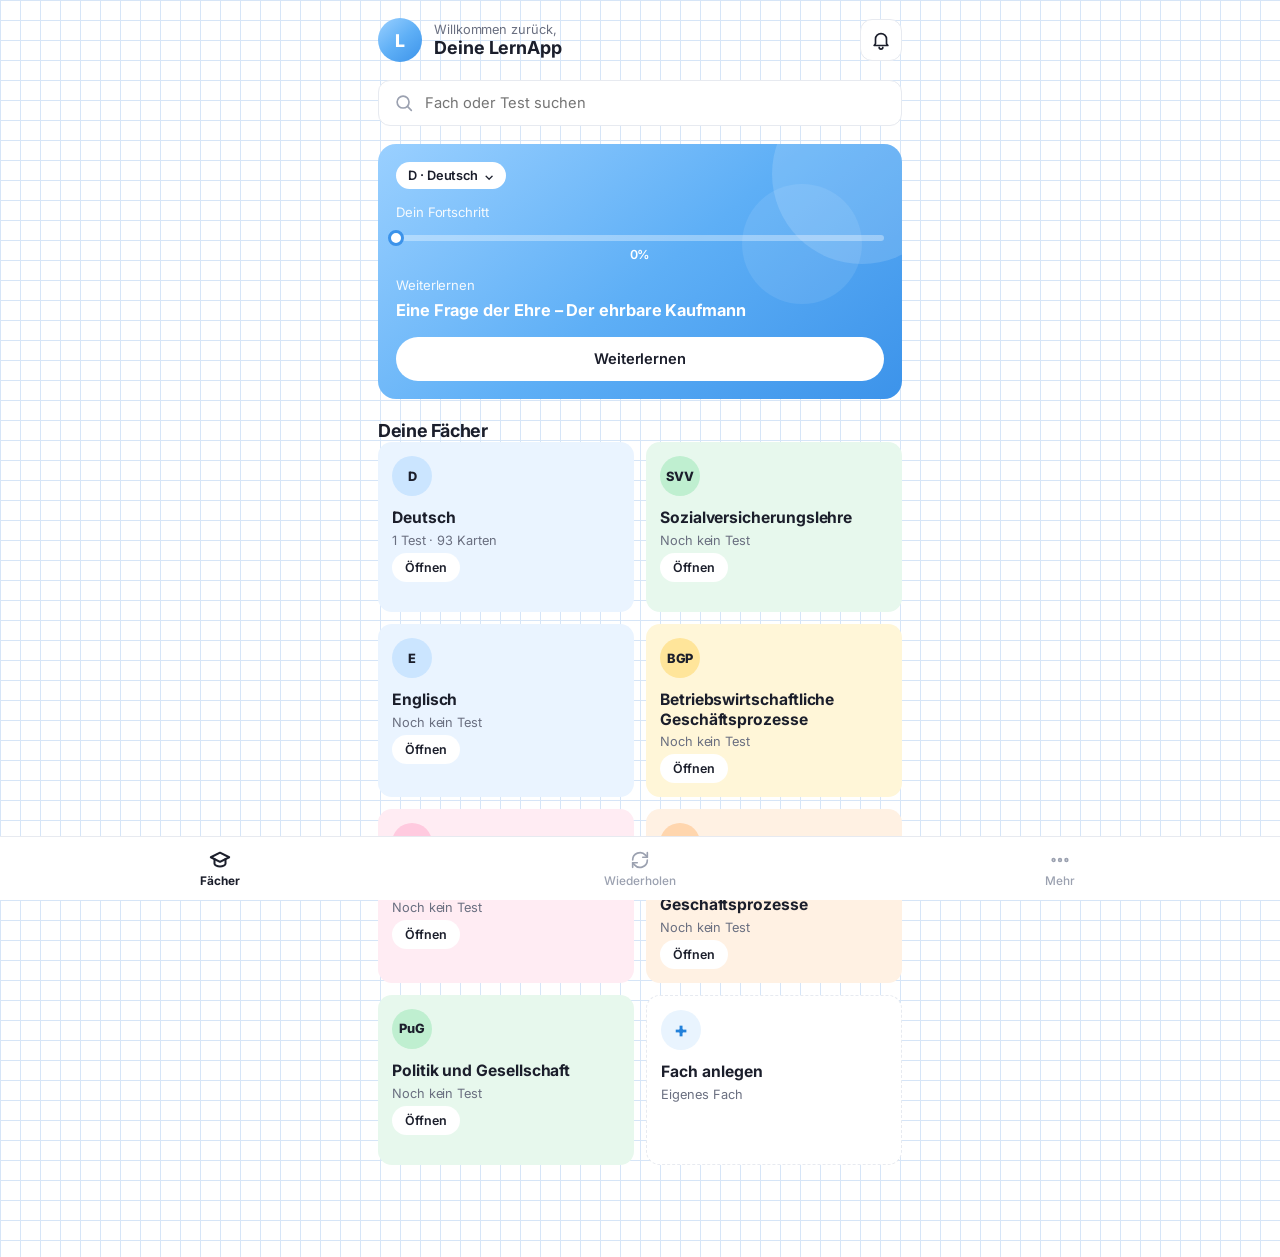
==== handy/index.html @ 8d87fd45 "Deutsch-Beispiel: Original-Arbeitsblätter als Fotos zum Ansehen Co-Authored-By: Claude Opus 5.5 <nor" ====
<!doctype html>
<html lang="de">
<head>
<meta charset="utf-8">
<meta name="viewport" content="width=device-width, initial-scale=1, viewport-fit=cover">
<meta name="theme-color" content="#FFFFFF">
<meta name="robots" content="noindex">
<link rel="icon" href="data:image/svg+xml,%3Csvg xmlns='http://www.w3.org/2000/svg' viewBox='0 0 32 32'%3E%3Crect x='3' y='7' width='26' height='18' rx='2' fill='%23fff' stroke='%231A2550' stroke-width='2'/%3E%3Cpath d='M3 12h26' stroke='%23D3263A' stroke-width='2'/%3E%3Cpath d='M8 17h16M8 21h10' stroke='%23BDB4FF' stroke-width='3'/%3E%3C/svg%3E">
<style>:root{padding-top:env(safe-area-inset-top,0px)}[hidden]{display:none!important}body{margin:0}</style>
</head>
<body>
<script>window.LERNAPP_BASE = '../';</script>
<title>LernApp</title>
<link rel="preconnect" href="https://fonts.googleapis.com">
<link rel="preconnect" href="https://fonts.gstatic.com" crossorigin>
<link href="https://fonts.googleapis.com/css2?family=Inter:wght@400;500;600;700;800&display=swap" rel="stylesheet">
<style>
/* LernApp – Collegeblock & Textmarker */
:root {
  --paper: #FAFBFD;
  --sheet: #FFFFFF;
  --grid: #E6ECF5;
  --rule: #CBD5E6;
  --ink: #1A2550;
  --ink-2: #4B567A;
  --ink-3: #7480A0;
  --blue: #2B47C9;
  --blue-press: #2139A8;
  --red: #D3263A;
  --ok: #16865A;
  --m-gelb: #FFE45C;
  --m-gruen: #8EF0A8;
  --m-pink: #FF9FCF;
  --m-blau: #9CC9FF;
  --m-orange: #FFB86B;
  --m-lila: #BDB4FF;
  --mark-a: .75;
  --shadow: 0 1px 0 rgba(26, 37, 80, .06), 0 6px 18px -10px rgba(26, 37, 80, .25);
  --radius-s: 6px;
  --radius-m: 10px;
  --font-ui: 'Bricolage Grotesque', 'Segoe UI', system-ui, sans-serif;
  --font-body: 'Atkinson Hyperlegible', 'Segoe UI', system-ui, sans-serif;
  --font-hand: 'Caveat', 'Segoe Print', 'Comic Sans MS', cursive;
  color-scheme: light;
}
@media (prefers-color-scheme: dark) {
  :root:not([data-theme="light"]) {
    --paper: #121A33; --sheet: #18213F; --grid: #1D2748; --rule: #2E3A63;
    --ink: #EEF1FA; --ink-2: #B9C1DA; --ink-3: #8A94B4;
    --blue: #8FA6FF; --blue-press: #A9BAFF; --red: #FF6B7A; --ok: #5BD69B;
    --mark-a: .45;
    --shadow: 0 1px 0 rgba(0,0,0,.3), 0 10px 24px -12px rgba(0,0,0,.6);
    color-scheme: dark;
  }
}
:root[data-theme="dark"] {
  --paper: #121A33; --sheet: #18213F; --grid: #1D2748; --rule: #2E3A63;
  --ink: #EEF1FA; --ink-2: #B9C1DA; --ink-3: #8A94B4;
  --blue: #8FA6FF; --blue-press: #A9BAFF; --red: #FF6B7A; --ok: #5BD69B;
  --mark-a: .45;
  --shadow: 0 1px 0 rgba(0,0,0,.3), 0 10px 24px -12px rgba(0,0,0,.6);
  color-scheme: dark;
}

* { box-sizing: border-box; }
html, body { margin: 0; }
body {
  background-color: var(--paper);
  background-image:
    linear-gradient(var(--grid) 1px, transparent 1px),
    linear-gradient(90deg, var(--grid) 1px, transparent 1px);
  background-size: 20px 20px;
  color: var(--ink);
  font: 17px/1.55 var(--font-body);
  -webkit-font-smoothing: antialiased;
}
h1, h2, h3, h4 { font-family: var(--font-ui); line-height: 1.15; margin: 0; letter-spacing: -.01em; }
h1 { font-size: clamp(1.9rem, 4vw, 2.7rem); font-weight: 750; }
h2 { font-size: 1.45rem; font-weight: 700; }
h3 { font-size: 1.12rem; font-weight: 650; }
p { margin: 0; }
a { color: var(--blue); }
button, input, select, textarea { font: inherit; color: inherit; }
:focus-visible { outline: 3px solid var(--blue); outline-offset: 2px; border-radius: 4px; }
.skip { position: absolute; left: -999px; }
.skip:focus { left: 12px; top: 12px; z-index: 99; background: var(--sheet); padding: 8px 12px; }
.muted { color: var(--ink-2); }
.small { font-size: .88rem; }
.hand { font-family: var(--font-hand); font-weight: 700; }

/* Textmarker */
.mk { --c: var(--m-gelb); background: linear-gradient(transparent 12%, color-mix(in srgb, var(--c) calc(var(--mark-a) * 100%), transparent) 12%, color-mix(in srgb, var(--c) calc(var(--mark-a) * 100%), transparent) 88%, transparent 88%); border-radius: 3px 8px 4px 9px; padding: 0 .15em; box-decoration-break: clone; -webkit-box-decoration-break: clone; }
[data-c="gelb"] { --c: var(--m-gelb); } [data-c="gruen"] { --c: var(--m-gruen); } [data-c="pink"] { --c: var(--m-pink); }
[data-c="blau"] { --c: var(--m-blau); } [data-c="orange"] { --c: var(--m-orange); } [data-c="lila"] { --c: var(--m-lila); }

/* Shell */
.shell { display: grid; grid-template-columns: 264px minmax(0, 1fr); min-height: 100vh; }
.rail {
  position: sticky; top: 0; height: 100vh; overflow-y: auto;
  background: var(--sheet); border-right: 1px solid var(--rule);
  padding: 22px 0 22px 0; display: flex; flex-direction: column; gap: 4px;
}
.brand { display: flex; align-items: center; gap: 10px; padding: 0 22px 18px; text-decoration: none; color: var(--ink); }
.brand svg { flex: none; }
.brand b { font: 800 1.35rem/1 var(--font-ui); letter-spacing: -.02em; }
.rail-head { padding: 14px 22px 6px; font: 600 .82rem var(--font-ui); color: var(--ink-3); }
.rail a.nav {
  position: relative; display: flex; align-items: center; gap: 10px;
  padding: 8px 22px 8px 30px; color: var(--ink); text-decoration: none; font-family: var(--font-ui); font-weight: 520;
}
.rail a.nav::before { content: ''; position: absolute; left: 0; top: 6px; bottom: 6px; width: 16px; border-radius: 0 6px 6px 0; background: var(--c, var(--rule)); }
.rail a.nav:hover { background: var(--paper); }
.rail a.nav[aria-current="page"] { background: var(--paper); font-weight: 700; }
.rail a.nav[aria-current="page"]::before { width: 22px; }
.rail a.nav .count { margin-left: auto; font-size: .8rem; color: var(--ink-3); }
.rail .spacer { flex: 1; }
.rail .add-subject { margin: 6px 22px; }
.menu-btn { display: none; }

main { padding: 36px clamp(16px, 4vw, 56px) 80px; max-width: 1100px; width: 100%; outline: none; }

/* Buttons & Inputs */
.btn {
  display: inline-flex; align-items: center; justify-content: center; gap: 8px;
  min-height: 42px; padding: 8px 18px; border-radius: var(--radius-s);
  border: 1.5px solid var(--ink); background: var(--sheet); color: var(--ink);
  font: 650 .97rem var(--font-ui); cursor: pointer; text-decoration: none; white-space: nowrap;
  box-shadow: 0 2px 0 var(--ink);
  transition: transform .08s, box-shadow .08s;
}
.btn:hover { background: var(--paper); }
.btn:active { transform: translateY(2px); box-shadow: 0 0 0 var(--ink); }
.btn.primary { background: var(--blue); border-color: var(--blue); color: #fff; box-shadow: 0 2px 0 var(--blue-press); }
:root[data-theme="dark"] .btn.primary { color: #0F1530; }
@media (prefers-color-scheme: dark) { :root:not([data-theme="light"]) .btn.primary { color: #0F1530; } }
.btn.primary:hover { filter: brightness(1.06); background: var(--blue); }
.btn.ghost { border-color: transparent; box-shadow: none; background: transparent; color: var(--blue); padding-inline: 10px; }
.btn.ghost:hover { background: color-mix(in srgb, var(--blue) 8%, transparent); }
.btn.danger { color: var(--red); border-color: var(--red); box-shadow: 0 2px 0 var(--red); }
.btn.small { min-height: 34px; padding: 4px 12px; font-size: .88rem; }
.btn:disabled { opacity: .45; cursor: not-allowed; }
.row { display: flex; gap: 10px; flex-wrap: wrap; align-items: center; }
.row.end { justify-content: flex-end; }
.stack { display: grid; gap: 14px; }

label.field { display: grid; gap: 6px; font: 600 .92rem var(--font-ui); }
input[type="text"], input[type="date"], input[type="number"], input[type="search"], select, textarea {
  width: 100%; padding: 10px 12px; border-radius: var(--radius-s);
  border: 1.5px solid var(--rule); background: var(--sheet); font-family: var(--font-body); font-size: 1rem;
}
input:focus, select:focus, textarea:focus { border-color: var(--blue); outline: none; box-shadow: 0 0 0 3px color-mix(in srgb, var(--blue) 22%, transparent); }
textarea { min-height: 140px; resize: vertical; line-height: 1.5; }

/* Seitenkopf */
.page-head { display: grid; gap: 10px; margin-bottom: 28px; }
.crumbs { font: 500 .9rem var(--font-ui); color: var(--ink-3); }
.crumbs a { color: var(--ink-2); text-decoration: none; }
.crumbs a:hover { text-decoration: underline; }
.head-row { display: flex; gap: 16px; align-items: flex-end; justify-content: space-between; flex-wrap: wrap; }
.margin-note { font-family: var(--font-hand); font-size: 1.6rem; color: var(--red); line-height: 1; transform: rotate(-2deg); display: inline-block; }
.margin-note.blue { color: var(--blue); }

/* Blätter (Flächen) */
.sheet { background: var(--sheet); border: 1px solid var(--rule); border-radius: var(--radius-m); box-shadow: var(--shadow); }
.pad { padding: 22px; }
section + section { margin-top: 36px; }
.section-title { display: flex; justify-content: space-between; align-items: baseline; gap: 12px; margin-bottom: 14px; }

/* Übersicht */
.today { display: grid; grid-template-columns: 1.3fr 1fr; gap: 22px; align-items: stretch; }
.agenda { padding: 6px 0; }
.agenda li { list-style: none; display: grid; grid-template-columns: 76px 1fr auto; gap: 14px; align-items: center; padding: 12px 22px; border-top: 1px dashed var(--rule); }
.agenda li:first-child { border-top: 0; }
.agenda ul { margin: 0; padding: 0; }
.date-chip { text-align: center; line-height: 1.05; font-family: var(--font-ui); }
.date-chip b { display: block; font-size: 1.6rem; font-weight: 800; }
.date-chip span { font-size: .8rem; color: var(--ink-2); }
.agenda a { color: var(--ink); text-decoration: none; font-weight: 700; }
.agenda a:hover { text-decoration: underline; }
.due-box { padding: 22px; display: grid; gap: 14px; align-content: start; }
.due-num { font: 800 3.4rem/1 var(--font-ui); letter-spacing: -.03em; }
.subjects { display: grid; grid-template-columns: repeat(auto-fill, minmax(230px, 1fr)); gap: 18px; }
.subject-tile { position: relative; display: grid; gap: 6px; padding: 20px 20px 18px 20px; text-decoration: none; color: var(--ink); overflow: hidden; }
.subject-tile::before { content: ''; position: absolute; inset: 0 auto 0 0; width: 8px; background: var(--c); }
.subject-tile h3 { font-size: 1.2rem; }
.subject-tile:hover { border-color: var(--ink-3); }
.bar { height: 8px; border-radius: 99px; background: var(--grid); overflow: hidden; }
.bar > i { display: block; height: 100%; background: var(--ok); border-radius: inherit; }

/* Fach-Seite: Tests */
.tests { display: grid; gap: 14px; }
.test-row { display: grid; grid-template-columns: 1fr auto; gap: 8px 18px; align-items: center; padding: 18px 22px; text-decoration: none; color: var(--ink); }
.test-row:hover { border-color: var(--ink-3); }
.test-row .meta { color: var(--ink-2); font-size: .92rem; }

/* Tabs */
.tabs { display: flex; gap: 4px; border-bottom: 1.5px solid var(--rule); margin-bottom: 26px; overflow-x: auto; scrollbar-width: none; }
.tabs a { padding: 10px 14px; text-decoration: none; color: var(--ink-2); font: 600 .97rem var(--font-ui); border-bottom: 3px solid transparent; margin-bottom: -1.5px; white-space: nowrap; }
.tabs a[aria-current="page"] { color: var(--ink); border-color: var(--ink); }
.tabs a:hover { color: var(--ink); }

/* Lernmodi */
.modes { display: grid; grid-template-columns: repeat(auto-fill, minmax(240px, 1fr)); gap: 16px; }
.mode { display: grid; grid-template-rows: auto auto 1fr auto; gap: 6px; padding: 18px 20px; text-align: left; cursor: pointer; text-decoration: none; color: var(--ink); }
.mode:hover { border-color: var(--ink-3); }
.mode .ico { width: 40px; height: 40px; display: grid; place-items: center; border-radius: 8px; background: color-mix(in srgb, var(--c) calc(var(--mark-a) * 100%), transparent); margin-bottom: 6px; }
.mode .ico svg { width: 24px; height: 24px; stroke: var(--ink); fill: none; stroke-width: 1.8; stroke-linecap: round; stroke-linejoin: round; }
.mode p { color: var(--ink-2); font-size: .93rem; }
.mode .n { font: 600 .85rem var(--font-ui); color: var(--ink-3); margin-top: 8px; }
.mode[aria-disabled="true"] { opacity: .5; pointer-events: none; }
.mode.feature { grid-column: span 2; background: var(--ink); color: var(--paper); border-color: var(--ink); }
.mode.feature p, .mode.feature .n { color: color-mix(in srgb, var(--paper) 75%, transparent); }
.mode.feature .ico svg { stroke: var(--ink); }

.plan { display: flex; gap: 6px; overflow-x: auto; padding-bottom: 4px; }
.plan .day { flex: 0 0 auto; min-width: 74px; padding: 10px 8px; text-align: center; border: 1px dashed var(--rule); border-radius: var(--radius-s); background: var(--sheet); font-size: .82rem; }
.plan .day b { display: block; font: 700 1.05rem var(--font-ui); }
.plan .day.is-today { border: 2px solid var(--blue); }
.plan .day.exam { background: var(--ink); color: var(--paper); border-color: var(--ink); }

/* Material */
.drop { display: grid; place-items: center; gap: 10px; padding: 34px 20px; text-align: center; border: 2px dashed var(--ink-3); border-radius: var(--radius-m); background: var(--sheet); cursor: pointer; }
.drop.over { border-color: var(--blue); background: color-mix(in srgb, var(--blue) 6%, var(--sheet)); }
.drop svg { width: 46px; height: 46px; stroke: var(--ink-2); fill: none; stroke-width: 1.6; }
.doc-list { display: grid; gap: 10px; }
.doc { display: grid; grid-template-columns: auto 1fr auto; gap: 14px; align-items: center; padding: 14px 18px; }
.doc .kind { font: 700 .74rem var(--font-ui); padding: 4px 8px; border-radius: 4px; background: var(--grid); color: var(--ink-2); text-transform: uppercase; }
.progress-line { display: grid; gap: 6px; padding: 14px 18px; }

/* Kartenliste */
.card-list { display: grid; gap: 10px; }
.card-item { display: grid; grid-template-columns: 1fr 1fr auto; gap: 16px; padding: 14px 18px; align-items: start; }
.card-item .q { font-weight: 700; }
.card-item .t { font: 600 .76rem var(--font-ui); color: var(--ink-3); display: block; margin-bottom: 2px; }
.card-item textarea { min-height: 70px; }
.filters { display: flex; gap: 8px; flex-wrap: wrap; margin-bottom: 14px; }
.chip { border: 1.5px solid var(--rule); background: var(--sheet); border-radius: 99px; padding: 4px 12px; font: 600 .85rem var(--font-ui); cursor: pointer; }
.chip[aria-pressed="true"] { border-color: var(--ink); background: var(--ink); color: var(--paper); }

/* Spickzettel */
.cheat { padding: 30px 34px; background-image: linear-gradient(var(--sheet), var(--sheet)); position: relative; }
.cheat::before { content: ''; position: absolute; top: 0; bottom: 0; left: 22px; width: 2px; background: color-mix(in srgb, var(--red) 55%, transparent); }
.cheat > * { margin-left: 18px; }
.terms { display: flex; flex-wrap: wrap; gap: 8px 12px; margin: 12px 0 24px 18px; }
.cheat ol { padding-left: 1.2em; display: grid; gap: 10px; max-width: 72ch; }
.glossary { display: grid; grid-template-columns: minmax(140px, max-content) 1fr; gap: 8px 22px; margin: 14px 0 26px 18px; max-width: 80ch; }
.glossary dt { font-weight: 700; }
.glossary dd { margin: 0; color: var(--ink-2); }

/* Lern-Sitzung */
.session { max-width: 760px; margin: 0 auto; display: grid; gap: 22px; }
.session-top { display: grid; grid-template-columns: auto 1fr auto; gap: 16px; align-items: center; }
.session-top .bar { height: 10px; }
.counter { font: 700 .95rem var(--font-ui); color: var(--ink-2); font-variant-numeric: tabular-nums; }

/* Karteikarte */
.flash { perspective: 1400px; cursor: pointer; }
.flash-inner { position: relative; min-height: 340px; transition: transform .5s cubic-bezier(.3,.7,.2,1); transform-style: preserve-3d; }
.flash.flipped .flash-inner { transform: rotateX(180deg); }
.face {
  position: absolute; inset: 0; backface-visibility: hidden; -webkit-backface-visibility: hidden;
  background: #FFFEF8; color: #1A2550; border-radius: 4px; box-shadow: 0 2px 0 #d9dbe6, 0 18px 40px -18px rgba(26,37,80,.45);
  padding: 58px 40px 34px; display: grid; align-content: center; gap: 14px; text-align: center;
  background-image: linear-gradient(transparent 0 40px, #E8545F 40px 42px, transparent 42px), repeating-linear-gradient(transparent 0 33px, #BFD4F2 33px 34px);
  background-position: 0 0, 0 42px;
}
.face.back { transform: rotateX(180deg); }
.face .type { position: absolute; top: 11px; left: 18px; font: 600 .8rem var(--font-ui); color: #7480A0; }
.face .hint { position: absolute; bottom: 12px; left: 0; right: 0; font-size: .82rem; color: #7480A0; }
.face .front-text { font: 700 clamp(1.25rem, 3vw, 1.8rem)/1.3 var(--font-ui); }
.face .back-text { font: 400 clamp(1.05rem, 2.4vw, 1.3rem)/1.5 var(--font-body); }
.face .back-q { font-size: .9rem; color: #4B567A; }
.answer-row { display: grid; grid-template-columns: 1fr 1fr; gap: 12px; }
.answer-row .btn { min-height: 54px; font-size: 1.02rem; }
.btn.know { border-color: var(--ok); color: var(--ok); box-shadow: 0 2px 0 var(--ok); }
.btn.dont { border-color: var(--red); color: var(--red); box-shadow: 0 2px 0 var(--red); }
.boxes { display: flex; gap: 6px; justify-content: center; }
.boxes span { width: 34px; height: 8px; border-radius: 3px; background: var(--grid); }
.boxes span.on { background: var(--ok); }
kbd { font: 600 .78rem var(--font-ui); border: 1px solid var(--rule); border-bottom-width: 2px; border-radius: 4px; padding: 0 5px; background: var(--sheet); }

/* Quiz */
.question { padding: 28px 30px; display: grid; gap: 22px; }
.question .qtext { font: 650 1.3rem/1.4 var(--font-ui); }
.question .qtext .gap { display: inline-block; min-width: 5em; border-bottom: 2.5px solid var(--ink); }
.opts { display: grid; gap: 10px; }
.opt {
  display: grid; grid-template-columns: 34px 1fr; gap: 12px; align-items: center; text-align: left;
  padding: 12px 16px; border: 1.5px solid var(--rule); border-radius: var(--radius-s); background: var(--sheet); cursor: pointer; font-size: 1rem;
}
.opt:hover:not(:disabled) { border-color: var(--ink); }
.opt .key { width: 30px; height: 30px; display: grid; place-items: center; border-radius: 50%; border: 1.5px solid var(--ink-3); font: 700 .85rem var(--font-ui); }
.opt.right { border-color: var(--ok); background: color-mix(in srgb, var(--m-gruen) calc(var(--mark-a) * 70%), var(--sheet)); }
.opt.wrong { border-color: var(--red); background: color-mix(in srgb, var(--m-pink) calc(var(--mark-a) * 60%), var(--sheet)); }
.opt:disabled { cursor: default; }
.feedback { padding: 14px 18px; border-radius: var(--radius-s); border-left: 5px solid; }
.feedback.ok { border-color: var(--ok); background: color-mix(in srgb, var(--ok) 9%, var(--sheet)); }
.feedback.no { border-color: var(--red); background: color-mix(in srgb, var(--red) 8%, var(--sheet)); }
.feedback .src { margin-top: 6px; font-size: .9rem; color: var(--ink-2); }
.tf { display: grid; grid-template-columns: 1fr 1fr; gap: 12px; }
.tf .btn { min-height: 60px; font-size: 1.1rem; }

/* Zuordnen */
.match { display: grid; grid-template-columns: 1fr 1fr; gap: 12px 20px; }
.match .col { display: grid; gap: 10px; align-content: start; }
.tile { padding: 12px 14px; border: 1.5px solid var(--rule); border-radius: var(--radius-s); background: var(--sheet); cursor: pointer; text-align: left; font-size: .97rem; line-height: 1.35; }
.tile:hover:not(:disabled) { border-color: var(--ink); }
.tile.sel { border-color: var(--blue); box-shadow: 0 0 0 3px color-mix(in srgb, var(--blue) 22%, transparent); }
.tile.done { border-color: transparent; background: color-mix(in srgb, var(--c, var(--m-gruen)) calc(var(--mark-a) * 100%), var(--sheet)); cursor: default; }
.tile.shake { animation: shake .35s; border-color: var(--red); }
@keyframes shake { 25% { transform: translateX(-5px); } 75% { transform: translateX(5px); } }

/* Ergebnis */
.result { padding: 34px; display: grid; gap: 18px; text-align: center; justify-items: center; }
.grade { font: 700 6rem/0.9 var(--font-hand); color: var(--red); transform: rotate(-6deg); }
.review { display: grid; gap: 10px; text-align: left; width: 100%; }
.review .item { padding: 12px 16px; border-left: 4px solid var(--red); background: var(--paper); border-radius: 4px; }
.review .item.ok { border-color: var(--ok); }
table.results { width: 100%; border-collapse: collapse; }
table.results th, table.results td { text-align: left; padding: 10px 12px; border-bottom: 1px solid var(--rule); }
table.results th { font: 600 .85rem var(--font-ui); color: var(--ink-3); }

/* Leerer Zustand */
.empty { padding: 40px 30px; display: grid; gap: 16px; justify-items: start; max-width: 640px; }
.empty .margin-note { font-size: 1.9rem; }

/* Dialog, Toast */
dialog { border: 1px solid var(--rule); border-radius: var(--radius-m); padding: 0; background: var(--sheet); color: var(--ink); width: min(560px, calc(100vw - 32px)); box-shadow: 0 30px 80px -20px rgba(0,0,0,.45); }
dialog::backdrop { background: rgba(18, 26, 51, .45); }
dialog form { padding: 24px; display: grid; gap: 16px; }
.swatches { display: flex; gap: 10px; flex-wrap: wrap; }
.swatches label { position: relative; cursor: pointer; }
.swatches input { position: absolute; opacity: 0; }
.swatches span { display: block; width: 38px; height: 38px; border-radius: 8px; background: var(--c); border: 2px solid transparent; }
.swatches input:checked + span { border-color: var(--ink); box-shadow: inset 0 0 0 3px var(--sheet); }
.swatches input:focus-visible + span { outline: 3px solid var(--blue); outline-offset: 2px; }
#toast { position: fixed; left: 50%; bottom: 24px; transform: translate(-50%, 140%); background: var(--ink); color: var(--paper); padding: 12px 20px; border-radius: 8px; font: 600 .95rem var(--font-ui); transition: transform .25s; z-index: 50; max-width: calc(100vw - 32px); }
#toast.show { transform: translate(-50%, 0); }
.filewarn { max-width: 620px; margin: 10vh auto; display: grid; gap: 14px; }
.note { padding: 14px 18px; border-radius: var(--radius-s); background: color-mix(in srgb, var(--m-gelb) calc(var(--mark-a) * 45%), var(--sheet)); border: 1px solid color-mix(in srgb, var(--m-gelb) 70%, var(--rule)); font-size: .95rem; }
pre.prompt { white-space: pre-wrap; font-size: .85rem; background: var(--paper); padding: 12px; border-radius: 6px; border: 1px solid var(--rule); max-height: 220px; overflow: auto; }

/* Mobil */
@media (max-width: 860px) {
  .shell { grid-template-columns: 1fr; }
  .rail { position: fixed; z-index: 40; inset: 0 auto 0 0; width: 280px; transform: translateX(-100%); transition: transform .2s; box-shadow: var(--shadow); }
  .rail.open { transform: none; }
  .menu-btn { display: inline-flex; position: fixed; top: 12px; right: 12px; z-index: 45; }
  main { padding-top: 64px; }
  .today { grid-template-columns: 1fr; }
  .mode.feature { grid-column: auto; }
  .card-item { grid-template-columns: 1fr; }
  .match { gap: 10px; }
  .face { padding: 54px 20px 34px; }
  .agenda li { grid-template-columns: 60px 1fr; padding: 12px 16px; }
  .agenda li > :last-child { grid-column: 2; }
  .glossary { grid-template-columns: 1fr; gap: 2px; }
  .glossary dd { margin-bottom: 10px; }
}
@media (prefers-reduced-motion: reduce) {
  *, *::before, *::after { transition: none !important; animation: none !important; }
}
@media print {
  body { background: #fff; }
  .rail, .tabs, .no-print, .menu-btn, .page-head .row { display: none !important; }
  .shell { display: block; }
  main { padding: 0; max-width: none; }
  .sheet { box-shadow: none; border: 0; }
}
.btn svg { width: 18px; height: 18px; stroke: currentColor; fill: none; stroke-width: 2; stroke-linecap: round; flex: none; }
.chip input { accent-color: var(--blue); }
[hidden] { display: none !important; }
.btn.menu-btn { display: none; }
@media (max-width: 860px) { .btn.menu-btn { display: inline-flex; position: fixed; top: 12px; right: 12px; z-index: 45; } }
.face .back-q .mk { font-weight: 700; }
#toast:not(.show) { visibility: hidden; transition: transform .25s, visibility 0s .25s; }
.btn.star.on { color: var(--red); }
.filters .chip.star-chip[aria-pressed="true"] { background: var(--red); border-color: var(--red); }
.subject-tile h3, .rail a.nav, .test-row h3 { hyphens: auto; overflow-wrap: anywhere; }
dialog.wide { width: min(820px, calc(100vw - 32px)); }
.reader-text { max-height: 68vh; overflow-y: auto; display: grid; gap: 14px; max-width: 72ch; line-height: 1.7; padding-right: 8px; }
.face { overflow-y: auto; align-content: safe center; overscroll-behavior: contain; }
.face .back-text.long { font-size: 1rem; text-align: left; line-height: 1.55; }

/* Handy-Version – Design nach Vorlage DESIGN.webp: weiß, weiche Karten, Verlaufs-Karte, Pastell-Kacheln, Pill-Buttons. Akzent Hellblau. */
:root {
  --bg: #FFFFFF;
  --surface: #FFFFFF;
  --soft: #F4F6FA;
  --line: #E7EAF0;
  --text: #1B1E2B;
  --text-2: #6A6F80;
  --text-3: #9BA1B0;
  --accent: #3A98EE;
  --accent-strong: #2381DA;
  --accent-soft: #E9F4FE;
  --accent-line: #BCDDFB;
  --on-accent: #FFFFFF;
  --hero: linear-gradient(140deg, #9AD0FF 0%, #5EAFF6 52%, #3C93EA 100%);
  --t-blau: #EAF4FF; --t-blau-i: #CBE5FF;
  --t-gelb: #FFF6D8; --t-gelb-i: #FFE59A;
  --t-gruen: #E7F8ED; --t-gruen-i: #BFEFD0;
  --t-pink: #FFECF3; --t-pink-i: #FFCADF;
  --t-orange: #FFF1E3; --t-orange-i: #FFD6AE;
  --card-shadow: 0 1px 2px rgba(27, 30, 43, .04), 0 6px 16px -8px rgba(27, 30, 43, .14);
  --r-l: 18px; --r-m: 14px; --r-s: 10px;
  /* Lern-Bildschirme (app.css) auf dieselben Farben umstellen */
  --paper: var(--bg); --sheet: var(--surface); --grid: var(--soft); --rule: var(--line);
  --ink: var(--text); --ink-2: var(--text-2); --ink-3: var(--text-3);
  --blue: var(--accent); --blue-press: var(--accent-strong);
  --m-lila: #9CCBFF;
  --font-ui: 'Inter', 'Segoe UI', system-ui, -apple-system, sans-serif;
  --font-body: 'Inter', 'Segoe UI', system-ui, -apple-system, sans-serif;
  --radius-s: 10px; --radius-m: 16px;
  --shadow: var(--card-shadow);
}
@media (prefers-color-scheme: dark) {
  :root:not([data-theme="light"]) {
    --bg: #0E131D; --surface: #161C29; --soft: #1C2333; --line: #273044;
    --text: #EDF0F6; --text-2: #A5ADBF; --text-3: #7C859A;
    --accent: #6DB8FF; --accent-strong: #8CC7FF; --accent-soft: #18283D; --accent-line: #2C4C70; --on-accent: #08131F;
    --hero: linear-gradient(140deg, #3D7FC4 0%, #2D69AD 55%, #22558F 100%);
    --t-blau: #172638; --t-blau-i: #24405E; --t-gelb: #2A2618; --t-gelb-i: #4A4020;
    --t-gruen: #16291F; --t-gruen-i: #1F4A33; --t-pink: #2C1A24; --t-pink-i: #4E2A3C;
    --t-orange: #2C2117; --t-orange-i: #4E3620;
    --card-shadow: 0 1px 2px rgba(0,0,0,.3), 0 8px 18px -10px rgba(0,0,0,.6);
    --paper: var(--bg); --sheet: var(--surface); --grid: var(--soft); --rule: var(--line);
    --ink: var(--text); --ink-2: var(--text-2); --ink-3: var(--text-3); --blue: var(--accent); --blue-press: var(--accent-strong);
    color-scheme: dark;
  }
}
:root[data-theme="dark"] {
  --bg: #0E131D; --surface: #161C29; --soft: #1C2333; --line: #273044;
  --text: #EDF0F6; --text-2: #A5ADBF; --text-3: #7C859A;
  --accent: #6DB8FF; --accent-strong: #8CC7FF; --accent-soft: #18283D; --accent-line: #2C4C70; --on-accent: #08131F;
  --hero: linear-gradient(140deg, #3D7FC4 0%, #2D69AD 55%, #22558F 100%);
  --t-blau: #172638; --t-blau-i: #24405E; --t-gelb: #2A2618; --t-gelb-i: #4A4020;
  --t-gruen: #16291F; --t-gruen-i: #1F4A33; --t-pink: #2C1A24; --t-pink-i: #4E2A3C;
  --t-orange: #2C2117; --t-orange-i: #4E3620;
  --card-shadow: 0 1px 2px rgba(0,0,0,.3), 0 8px 18px -10px rgba(0,0,0,.6);
  --paper: var(--bg); --sheet: var(--surface); --grid: var(--soft); --rule: var(--line);
  --ink: var(--text); --ink-2: var(--text-2); --ink-3: var(--text-3); --blue: var(--accent); --blue-press: var(--accent-strong);
  color-scheme: dark;
}

html, body { min-height: 100%; }
body { background: var(--bg); background-image: none; color: var(--text); font: 15px/1.5 var(--font-body); letter-spacing: -.005em; }
h1, h2, h3 { font-family: var(--font-ui); letter-spacing: -.02em; }
h1 { font-size: 1.35rem; font-weight: 700; }
h2 { font-size: 1.12rem; font-weight: 700; }
#main {
  max-width: 560px; margin: 0 auto;
  padding: 14px 18px calc(92px + env(safe-area-inset-bottom, 0px));
  display: grid; gap: 18px; align-content: start;
}
body.in-session #main { padding-bottom: 28px; }
#main > section, .tabbody > section { display: grid; gap: 12px; margin: 0; }
#main > section + section { margin-top: 0; }
.muted { color: var(--text-2); }
.section-label { font: 700 1.02rem var(--font-ui); color: var(--text); margin-bottom: -2px; }

/* Knöpfe */
.btn { border-radius: 999px; box-shadow: none; border: 1px solid var(--line); background: var(--surface); color: var(--text); font: 600 .95rem var(--font-ui); min-height: 44px; }
.btn:hover { background: var(--soft); }
.btn:active { transform: scale(.98); box-shadow: none; }
.btn.primary { background: var(--accent); border-color: var(--accent); color: var(--on-accent); box-shadow: none; }
.btn.primary:hover { background: var(--accent-strong); filter: none; }
.btn.ghost { border-color: transparent; background: transparent; color: var(--accent); }
.btn.danger { color: #E5484D; border-color: #F5C2C4; box-shadow: none; }
.btn.big { min-height: 52px; font-size: 1rem; width: 100%; }
.btn.wide { width: 100%; }
.btn.small { min-height: 34px; }
.danger-text { color: #E5484D; }
.pill { display: inline-flex; align-items: center; justify-content: center; padding: 6px 12px; border-radius: 999px; background: var(--accent-soft); border: 1px solid var(--accent-line); color: var(--accent-strong); font: 600 .78rem var(--font-ui); white-space: nowrap; }
.icon-btn { position: relative; width: 42px; height: 42px; display: grid; place-items: center; border-radius: 12px; border: 1px solid var(--line); background: var(--surface); color: var(--text); text-decoration: none; cursor: pointer; flex: none; }
.icon-btn.plain { border-color: transparent; background: transparent; width: 38px; }
.icon-btn svg, .arrow-btn svg, .search svg { width: 22px; height: 22px; fill: none; stroke: currentColor; stroke-width: 1.8; stroke-linecap: round; stroke-linejoin: round; }
.icon-btn .dot { position: absolute; top: -5px; right: -5px; min-width: 20px; height: 20px; padding: 0 5px; border-radius: 99px; background: #E5484D; color: #fff; font: 700 .7rem/20px var(--font-ui); text-align: center; }

/* Kopf Startseite */
.top { display: grid; grid-template-columns: auto 1fr auto; gap: 12px; align-items: center; padding-top: 4px; }
.avatar { width: 44px; height: 44px; border-radius: 50%; display: grid; place-items: center; background: var(--hero); color: #fff; font: 800 1.1rem var(--font-ui); }
.hello { display: grid; line-height: 1.2; }
.hello small { color: var(--text-2); font-size: .8rem; }
.hello b { font: 700 1.12rem var(--font-ui); }
.search { display: grid; grid-template-columns: auto 1fr; gap: 10px; align-items: center; padding: 0 14px; height: 46px; border: 1px solid var(--line); border-radius: 12px; background: var(--surface); color: var(--text-3); }
.search input { border: 0; padding: 0; background: transparent; height: 100%; font-size: .92rem; box-shadow: none !important; }
.home-body { display: grid; gap: 22px; }

/* Verlaufs-Karte */
.hero-card { position: relative; overflow: hidden; display: grid; gap: 4px; padding: 18px; border-radius: var(--r-l); background: var(--hero); color: #fff; }
.hero-card::before, .hero-card::after { content: ''; position: absolute; border-radius: 50%; background: rgba(255,255,255,.14); pointer-events: none; }
.hero-card::before { width: 180px; height: 180px; right: -50px; top: -60px; }
.hero-card::after { width: 120px; height: 120px; right: 40px; top: 40px; background: rgba(255,255,255,.09); }
.hero-chip { justify-self: start; display: inline-flex; gap: 6px; align-items: center; padding: 6px 12px; border-radius: 999px; background: #fff; color: #1B1E2B; font: 600 .8rem var(--font-ui); text-decoration: none; margin-bottom: 10px; position: relative; z-index: 1; }
.hero-label { font-size: .82rem; opacity: .92; position: relative; }
.hero-title { font: 700 1.02rem/1.35 var(--font-ui); margin-bottom: 12px; position: relative; text-wrap: balance; }
.slider { position: relative; height: 6px; border-radius: 99px; background: rgba(255,255,255,.35); margin: 8px 0 2px; }
.slider i { position: absolute; inset: 0 auto 0 0; border-radius: inherit; background: #fff; }
.slider b { position: absolute; top: 50%; width: 16px; height: 16px; border-radius: 50%; background: #fff; border: 3px solid #3C93EA; transform: translate(-50%, -50%); }
.hero-pct { text-align: center; font: 600 .78rem var(--font-ui); margin-bottom: 10px; position: relative; }
.hero-btn { display: flex; justify-content: center; align-items: center; min-height: 44px; border-radius: 999px; background: #fff; color: #1B1E2B; font: 600 .92rem var(--font-ui); text-decoration: none; position: relative; }

/* Pastell-Kacheln */
.tiles { display: grid; grid-template-columns: 1fr 1fr; gap: 12px; }
.tile-card { --t: var(--t-blau); --ti: var(--t-blau-i); display: grid; align-content: start; gap: 4px; padding: 14px; border-radius: var(--r-m); background: var(--t); color: var(--text); text-decoration: none; text-align: left; border: 0; cursor: pointer; font: inherit; min-height: 170px; }
.tile-card[data-tone="gelb"] { --t: var(--t-gelb); --ti: var(--t-gelb-i); }
.tile-card[data-tone="gruen"] { --t: var(--t-gruen); --ti: var(--t-gruen-i); }
.tile-card[data-tone="pink"] { --t: var(--t-pink); --ti: var(--t-pink-i); }
.tile-card[data-tone="orange"] { --t: var(--t-orange); --ti: var(--t-orange-i); }
.tile-ico { width: 40px; height: 40px; border-radius: 50%; display: grid; place-items: center; background: var(--ti); font: 800 .8rem var(--font-ui); color: var(--text); margin-bottom: 8px; }
.tile-ico svg { width: 20px; height: 20px; fill: none; stroke: currentColor; stroke-width: 1.8; stroke-linecap: round; stroke-linejoin: round; }
.tile-card b { font: 700 .98rem/1.25 var(--font-ui); overflow-wrap: anywhere; hyphens: auto; }
.tile-card small { color: var(--text-2); font-size: .8rem; line-height: 1.35; }
.tile-card .pill { justify-self: start; margin-top: auto; background: var(--surface); border-color: transparent; color: var(--text); }
.tile-card.add { background: var(--surface); border: 1.5px dashed var(--line); }
.tile-card.add .tile-ico { background: var(--accent-soft); color: var(--accent-strong); font-size: 1.3rem; }
.tile-card[aria-disabled="true"] { opacity: .45; pointer-events: none; }
.tile-card:active, .item-card:active { transform: scale(.985); }

/* Listenkarten (wie "Module 02") */
.cards { display: grid; gap: 10px; }
.item-card { display: grid; grid-template-columns: 1fr auto; gap: 12px; align-items: center; padding: 14px 16px; border-radius: var(--r-m); background: var(--surface); border: 1px solid var(--line); box-shadow: var(--card-shadow); color: var(--text); text-decoration: none; }
.item-card .txt { display: grid; gap: 2px; min-width: 0; }
.item-card small { color: var(--text-2); font-size: .76rem; }
.item-card b { font: 700 1rem/1.3 var(--font-ui); overflow-wrap: anywhere; hyphens: auto; }
.item-card .txt > span { color: var(--text-2); font-size: .84rem; }
.item-card.doc .row { flex-wrap: nowrap; gap: 6px; }
.empty-card { grid-template-columns: 1fr; box-shadow: none; background: var(--soft); border-style: dashed; }
details.item-card { display: block; padding: 0; }
details.item-card summary { list-style: none; display: grid; grid-template-columns: 1fr auto; gap: 12px; align-items: center; padding: 14px 16px; cursor: pointer; }
details.item-card summary::-webkit-details-marker { display: none; }
details.item-card[open] .pill { background: var(--accent); color: var(--on-accent); border-color: var(--accent); }
.star-a { padding: 0 16px 16px; color: var(--text-2); line-height: 1.6; font-size: .92rem; }

/* Kopf Unterseiten */
.nav-head { display: grid; grid-template-columns: auto 1fr auto; gap: 6px; align-items: center; min-height: 44px; }
.nav-head h1 { font-size: 1.12rem; min-width: 0; overflow-wrap: anywhere; hyphens: auto; }
.nav-head:not(:has(.icon-btn)) { grid-template-columns: 1fr; }
.module-card { display: grid; grid-template-columns: 1fr auto; gap: 12px 14px; align-items: center; padding: 16px; border-radius: var(--r-m); background: var(--accent-soft); border: 1px solid var(--accent-line); }
.module-card .txt { display: grid; gap: 2px; min-width: 0; }
.module-card small { color: var(--text-2); font-size: .76rem; }
.module-card b { font: 700 1.08rem/1.3 var(--font-ui); text-wrap: balance; }
.module-card .txt > span { color: var(--text-2); font-size: .84rem; }
.arrow-btn { width: 44px; height: 40px; display: grid; place-items: center; border-radius: 12px; border: 1.5px solid var(--accent); color: var(--accent-strong); background: var(--surface); text-decoration: none; }
.mbar { grid-column: 1 / -1; height: 5px; border-radius: 99px; background: var(--surface); overflow: hidden; }
.mbar i { display: block; height: 100%; border-radius: inherit; background: var(--accent); }
.exam-card { display: grid; grid-template-columns: auto 1fr auto; gap: 12px; align-items: center; padding: 14px; border-radius: var(--r-m); background: var(--hero); color: #fff; text-decoration: none; }
.exam-card .tile-ico { margin: 0; background: rgba(255,255,255,.25); color: #fff; }
.exam-card .txt { display: grid; gap: 2px; }
.exam-card b { font: 700 1rem var(--font-ui); }
.exam-card small { font-size: .8rem; opacity: .9; }
.exam-card .arrow-btn { background: #fff; border-color: #fff; color: #2381DA; }
.exam-card[aria-disabled="true"] { opacity: .45; pointer-events: none; }

/* Reiter im Test */
.seg { display: flex; gap: 4px; padding: 4px; background: var(--soft); border-radius: 12px; overflow-x: auto; scrollbar-width: none; }
.seg a { flex: 1 0 auto; text-align: center; padding: 8px 12px; border-radius: 9px; text-decoration: none; color: var(--text-2); font: 600 .86rem var(--font-ui); white-space: nowrap; }
.seg a[aria-current="page"] { background: var(--surface); color: var(--text); box-shadow: 0 1px 3px rgba(27,30,43,.12); }
.tabbody { display: grid; gap: 18px; }

/* Material, Karten, Spickzettel */
.upload { display: grid; gap: 10px; }
.upload .btn.big { width: 100%; }
.upload .btn svg { width: 18px; height: 18px; }
.progress-line { display: grid; gap: 6px; padding: 14px 16px; border-radius: var(--r-m); }
.bar { background: var(--soft); }
.bar i { background: var(--accent); }
.bar i.indet { width: 35%; animation: indet 1.2s ease-in-out infinite alternate; }
@keyframes indet { from { margin-left: 0; } to { margin-left: 65%; } }
.sheet { border-radius: var(--r-m); border-color: var(--line); box-shadow: var(--card-shadow); }
.pad { padding: 18px; }
.chips { display: flex; gap: 8px; flex-wrap: wrap; }
.chip { border: 1px solid var(--line); background: var(--surface); border-radius: 999px; padding: 6px 14px; min-height: 36px; font: 600 .84rem var(--font-ui); }
.chip[aria-pressed="true"] { background: var(--accent); border-color: var(--accent); color: var(--on-accent); }
input[type="text"], input[type="date"], input[type="search"], textarea, select { border: 1px solid var(--line); border-radius: 12px; background: var(--surface); }
input:focus, textarea:focus, select:focus { border-color: var(--accent); box-shadow: 0 0 0 3px var(--accent-soft); }
.clist { display: grid; gap: 10px; }
.citem { padding: 14px 16px; display: grid; gap: 6px; }
.ctop { display: flex; justify-content: space-between; align-items: center; }
.ctop .t { font: 600 .74rem var(--font-ui); color: var(--text-3); }
.cq { font-weight: 700; }
.ca { color: var(--text-2); }
.citem .btn { justify-self: start; }
.starbtn { border: 0; background: none; font-size: 1.4rem; line-height: 1; color: var(--text-3); cursor: pointer; min-width: 44px; min-height: 44px; margin: -10px -10px -10px 0; }
.starbtn.on { color: #F2A100; }
.cheat { padding: 18px; }
.cheat::before { display: none; }
.cheat > * { margin-left: 0; }
.cheat h3 { margin-top: 8px; font-size: 1rem; }
.terms { margin: 10px 0 18px; }
.glossary { margin: 10px 0 18px; grid-template-columns: 1fr; gap: 2px; }
.glossary dd { margin-bottom: 10px; }
.reader-text .mk, .star-a .mk { --c: var(--t-blau-i); }

/* Tab-Leiste unten */
#tabbar {
  position: fixed; left: 0; right: 0; bottom: 0; z-index: 30;
  display: grid; grid-template-columns: repeat(3, 1fr);
  background: var(--surface); border-top: 1px solid var(--line);
  padding: 8px 10px calc(8px + env(safe-area-inset-bottom, 0px));
}
#tabbar a { display: grid; justify-items: center; gap: 3px; padding: 4px 0; color: var(--text-3); text-decoration: none; font: 500 .74rem var(--font-ui); }
#tabbar a svg { width: 22px; height: 22px; stroke: currentColor; fill: none; stroke-width: 1.8; stroke-linecap: round; stroke-linejoin: round; }
#tabbar a[aria-current="page"] { color: var(--text); font-weight: 700; }
#tabbar a[aria-current="page"] svg { stroke-width: 2.2; }

/* Lern-Bildschirme */
.session { width: 100%; gap: 16px; }
.session h2 { font-size: 1.15rem; }
.flash-inner { min-height: 380px; }
.face {
  background: var(--surface); color: var(--text); background-image: none;
  border: 1px solid var(--line); border-radius: 20px; box-shadow: var(--card-shadow);
  padding: 52px 22px 38px;
}
.face .type, .face .hint { color: var(--text-3); }
.face .type { top: 16px; left: 20px; }
.face .back-q { color: var(--text-2); }
.face.back { background: var(--accent-soft); border-color: var(--accent-line); }
.face .front-text { font-size: clamp(1.15rem, 5vw, 1.45rem); }
.face .front-text span[style] { border-bottom-color: var(--text) !important; }
.boxes span { border-radius: 99px; height: 6px; }
.boxes span.on { background: var(--accent); }
.answer-row .btn, .tf .btn { min-height: 54px; border-radius: 999px; }
.btn.know { color: #12805C; border-color: #A8E6C9; background: #EAF9F1; box-shadow: none; }
.btn.dont { color: #D6383E; border-color: #F6C3C5; background: #FFF0F0; box-shadow: none; }
.question { padding: 20px 18px; gap: 18px; border-radius: var(--r-l); }
.question .qtext { font-size: 1.08rem; font-weight: 650; }
.question .qtext .gap { border-bottom-color: var(--accent); }
.opt { border-radius: 14px; border-color: var(--line); padding: 12px 14px; }
.opt .key { border-color: var(--line); background: var(--soft); }
.opt.right { background: #EAF9F1; border-color: #4CC38A; color: #1B1E2B; }
.opt.wrong { background: #FFF0F0; border-color: #F08A8E; color: #1B1E2B; }
.feedback { border-radius: 12px; border-left-width: 4px; }
.match { grid-template-columns: 1fr 1fr; gap: 8px; }
.tile { font-size: .88rem; padding: 10px; border-radius: 12px; }
.tile.sel { border-color: var(--accent); box-shadow: 0 0 0 3px var(--accent-soft); }
.result { padding: 24px 16px; border-radius: var(--r-l); }
.grade { color: var(--accent-strong); font-family: var(--font-ui); font-weight: 800; transform: none; font-size: 4.5rem; }
.margin-note { font-family: var(--font-ui); font-weight: 600; font-size: .9rem; color: var(--accent-strong); transform: none; }
.review .item { border-radius: 10px; background: var(--soft); }
.session-top .bar { height: 6px; }
kbd, .kbd-hint { display: none; }

/* Unteres Blatt */
#sheet { margin: auto auto 0; width: 100%; max-width: 560px; max-height: 92vh; overflow-y: auto; border: 0; border-radius: 22px 22px 0 0; padding: 22px 18px calc(22px + env(safe-area-inset-bottom, 0px)); background: var(--surface); color: var(--text); }
#sheet .stack { display: grid; gap: 12px; }
#sheet h2 { overflow-wrap: anywhere; }
.reader-text { display: grid; gap: 12px; line-height: 1.7; }
.swatches span { border-radius: 50%; }

#toast { border-radius: 999px; background: var(--text); color: var(--bg); }
body:not(.in-session) #toast { bottom: calc(86px + env(safe-area-inset-bottom, 0px)); }
body.in-session #toast { bottom: 24px; }
.search input[type="search"] { border: 0; border-radius: 0; width: 100%; padding: 0; outline: none; }
.search:focus-within { border-color: var(--accent); box-shadow: 0 0 0 3px var(--accent-soft); }

/* Karo-Hintergrund wie ein Collegeblock (Wunsch: Block-Design im Hintergrund behalten) */
:root { --karo: #D6E5F7; }
@media (prefers-color-scheme: dark) { :root:not([data-theme="light"]) { --karo: #1A2233; } }
:root[data-theme="dark"] { --karo: #1A2233; }
body {
  background-color: var(--bg);
  background-image:
    linear-gradient(var(--karo) 1px, transparent 1px),
    linear-gradient(90deg, var(--karo) 1px, transparent 1px);
  background-size: 20px 20px;
}
.seg { background: color-mix(in srgb, var(--soft) 92%, transparent); }

/* Originalblatt-Ansicht */
dialog.viewer { width: 100vw; height: 100dvh; max-width: none; max-height: none; margin: 0; padding: 0; border: 0; border-radius: 0; background: var(--soft); color: var(--text); }
dialog.viewer[open] { display: grid; grid-template-rows: auto minmax(0, 1fr); }
dialog.viewer::backdrop { background: rgba(14, 19, 29, .6); }
.viewer-bar { display: flex; flex-wrap: wrap; gap: 8px 12px; align-items: center; justify-content: space-between; padding: calc(10px + env(safe-area-inset-top, 0px)) 16px 10px; background: var(--surface); border-bottom: 1px solid var(--line); }
.viewer-title { font: 700 .95rem var(--font-ui); min-width: 0; overflow: hidden; text-overflow: ellipsis; white-space: nowrap; flex: 1 1 160px; }
.viewer-bar .row { gap: 6px; flex-wrap: nowrap; }
.viewer-body { overflow: auto; padding: 16px 16px calc(24px + env(safe-area-inset-bottom, 0px)); display: grid; gap: 16px; justify-items: center; align-content: start; }
.viewer-page { display: block; width: 100%; max-width: 900px; height: auto; background: #fff; border-radius: 6px; box-shadow: var(--card-shadow); }
dialog.viewer.zoomed .viewer-body { justify-items: start; }
dialog.viewer.zoomed .viewer-page { width: 220%; max-width: none; }
.viewer-wait { padding: 40px 16px; text-align: center; display: grid; gap: 14px; justify-items: center; max-width: 480px; margin: 0 auto; }

</style>
<main id="main" tabindex="-1"></main>
<nav id="tabbar" aria-label="Bereiche">
  <a href="#/" data-tab="start"><svg viewBox="0 0 24 24" aria-hidden="true"><path d="M2 9l10-5 10 5-10 5z"/><path d="M6 11v5c0 1.5 3 3 6 3s6-1.5 6-3v-5"/></svg>Fächer</a>
  <a href="#/lernen/alle/wiederholen" data-tab="heute"><svg viewBox="0 0 24 24" aria-hidden="true"><path d="M4 12a8 8 0 0 1 14-5.3L20 9"/><path d="M20 4v5h-5"/><path d="M20 12a8 8 0 0 1-14 5.3L4 15"/><path d="M4 20v-5h5"/></svg>Wiederholen</a>
  <a href="#/mehr" data-tab="mehr"><svg viewBox="0 0 24 24" aria-hidden="true"><circle cx="5" cy="12" r="1.5"/><circle cx="12" cy="12" r="1.5"/><circle cx="19" cy="12" r="1.5"/></svg>Mehr</a>
</nav>
<div id="toast" role="status" aria-live="polite"></div>
<dialog id="sheet"></dialog>
<dialog id="dialog"></dialog>
<script>
const __m = {};
__m.util = (() => {
const COLORS = ['lila', 'gelb', 'gruen', 'pink', 'blau', 'orange'];
const COLOR_NAME = { lila: 'Lila', gelb: 'Gelb', gruen: 'Grün', pink: 'Pink', blau: 'Blau', orange: 'Orange' };
const cvar = (c) => `var(--m-${c || 'lila'})`;

const h = (s) => String(s ?? '').replace(/[&<>"']/g, (c) => ({ '&': '&amp;', '<': '&lt;', '>': '&gt;', '"': '&quot;', "'": '&#39;' }[c]));
const $ = (sel, root = document) => root.querySelector(sel);
const $$ = (sel, root = document) => [...root.querySelectorAll(sel)];

function shuffle(a) {
  a = [...a];
  for (let i = a.length - 1; i > 0; i--) { const j = Math.floor(Math.random() * (i + 1)); [a[i], a[j]] = [a[j], a[i]]; }
  return a;
}
const sample = (a, n) => shuffle(a).slice(0, n);

let toastTimer;
function toast(msg) {
  const t = $('#toast');
  t.textContent = msg; t.classList.add('show');
  clearTimeout(toastTimer);
  toastTimer = setTimeout(() => t.classList.remove('show'), 3200);
}

const DAY = 864e5;
function daysUntil(dateStr) {
  if (!dateStr) return null;
  const d = new Date(dateStr + 'T00:00:00'); const t = new Date(); t.setHours(0, 0, 0, 0);
  return Math.round((d - t) / DAY);
}
function countdownText(dateStr) {
  const n = daysUntil(dateStr);
  if (n === null) return '';
  if (n < 0) return n === -1 ? 'war gestern' : `vor ${-n} Tagen`;
  if (n === 0) return 'heute!';
  if (n === 1) return 'morgen!';
  return `noch ${n} Tage`;
}
const WD = ['So', 'Mo', 'Di', 'Mi', 'Do', 'Fr', 'Sa'];
const MON = ['Jan', 'Feb', 'März', 'Apr', 'Mai', 'Juni', 'Juli', 'Aug', 'Sep', 'Okt', 'Nov', 'Dez'];
function dateParts(dateStr) {
  const d = new Date(dateStr + 'T00:00:00');
  return { wd: WD[d.getDay()], day: d.getDate(), mon: MON[d.getMonth()] };
}
const fmtDate = (ts) => new Date(ts).toLocaleDateString('de-DE', { day: '2-digit', month: '2-digit', year: 'numeric' });
const isoDate = (offsetDays = 0) => {
  const d = new Date(Date.now() + offsetDays * DAY);
  return `${d.getFullYear()}-${String(d.getMonth() + 1).padStart(2, '0')}-${String(d.getDate()).padStart(2, '0')}`;
};
const plural = (n, one, many) => `${n} ${n === 1 ? one : many}`;

const P = (d) => `<svg viewBox="0 0 24 24" aria-hidden="true">${d}</svg>`;
const ICON = {
  cards: P('<rect x="3" y="6" width="14" height="12" rx="1.5"/><path d="M7 3h13a1 1 0 0 1 1 1v11"/><path d="M3 10h14"/>'),
  repeat: P('<path d="M4 12a8 8 0 0 1 14-5.3L20 9"/><path d="M20 4v5h-5"/><path d="M20 12a8 8 0 0 1-14 5.3L4 15"/><path d="M4 20v-5h5"/>'),
  quiz: P('<circle cx="12" cy="12" r="9"/><path d="M9.5 9.5a2.5 2.5 0 1 1 3.5 2.3c-.7.3-1 .9-1 1.6V14"/><path d="M12 17.5v.01"/>'),
  tf: P('<path d="M4 12l4 4 8-9"/><path d="M15 15l5 5M20 15l-5 5"/>'),
  gap: P('<path d="M3 7h6M15 7h6M3 12h4M13 12h8M3 17h9"/><path d="M9 14v-4h4v4"/>'),
  match: P('<rect x="3" y="4" width="7" height="5" rx="1"/><rect x="3" y="15" width="7" height="5" rx="1"/><rect x="14" y="4" width="7" height="5" rx="1"/><rect x="14" y="15" width="7" height="5" rx="1"/><path d="M10 6.5l4 11M10 17.5l4-11"/>'),
  write: P('<path d="M4 20h4L19 9l-4-4L4 16v4z"/><path d="M13.5 6.5l4 4"/>'),
  exam: P('<path d="M7 3h10l3 3v15H4V3z"/><path d="M8 9h8M8 13h8M8 17h5"/><path d="M15 17l1.5 1.5L20 15"/>'),
  upload: P('<path d="M12 15V4M7 9l5-5 5 5"/><path d="M4 15v4a1 1 0 0 0 1 1h14a1 1 0 0 0 1-1v-4"/>'),
  plus: P('<path d="M12 5v14M5 12h14"/>'),
  menu: P('<path d="M4 7h16M4 12h16M4 17h16"/>'),
};

return { COLORS, COLOR_NAME, cvar, h, $, $$, shuffle, sample, toast, daysUntil, countdownText, dateParts, fmtDate, isoDate, plural, ICON };
})();

__m.files = (() => {
// Originaldateien (Fotos, PDFs …) im Browser speichern – IndexedDB, weil localStorage dafür zu klein ist.
// Bleibt wie alles andere nur auf diesem Gerät.
const DB = 'lernapp-dateien';
let dbp;
function db() {
  if (!dbp) {
    dbp = new Promise((res, rej) => {
      const r = indexedDB.open(DB, 1);
      r.onupgradeneeded = () => r.result.createObjectStore('files');
      r.onsuccess = () => res(r.result);
      r.onerror = () => rej(r.error);
    });
  }
  return dbp;
}
async function tx(mode, fn) {
  const d = await db();
  return new Promise((res, rej) => {
    const t = d.transaction('files', mode);
    const req = fn(t.objectStore('files'));
    t.oncomplete = () => res(req?.result);
    t.onerror = () => rej(t.error);
  });
}
async function putFile(id, blob) {
  try { await tx('readwrite', (s) => s.put(blob, id)); return true; } catch (e) { console.warn('Original nicht gespeichert', e); return false; }
}
async function getFile(id) {
  try { return await tx('readonly', (s) => s.get(id)); } catch { return null; }
}
async function deleteFile(id) {
  try { await tx('readwrite', (s) => s.delete(id)); } catch {}
}

return { putFile, getFile, deleteFile };
})();

__m.store = (() => {
// Datenhaltung: alles bleibt im Browser (localStorage) auf diesem PC.
const { deleteFile } = __m.files;
const KEY = 'lernapp.v1';

const empty = () => ({
  version: 1,
  subjects: [],   // {id, name, color}
  tests: [],      // {id, subjectId, title, date, notes, createdAt}
  docs: [],       // {id, testId, name, kind, text, addedAt}
  cards: [],      // {id, testId, docId, type, q, a, source, createdAt}
  progress: {},   // cardId -> {box, due, right, wrong, last}
  results: [],    // {id, testId, date, points, max, grade, mode}
  streak: { last: null, days: 0 },
});

let state = load();
const listeners = new Set();

function load() {
  try {
    const raw = localStorage.getItem(KEY);
    if (raw) return { ...empty(), ...JSON.parse(raw) };
  } catch (e) { console.warn('Speicher nicht lesbar', e); }
  return empty();
}

function save() {
  try {
    localStorage.setItem(KEY, JSON.stringify(state));
  } catch (e) {
    console.warn('Speichern fehlgeschlagen', e);
    document.dispatchEvent(new CustomEvent('lernapp:savefail'));
  }
  listeners.forEach((fn) => fn());
}

const get = () => state;
const onChange = (fn) => listeners.add(fn);
const uid = () => Math.random().toString(36).slice(2, 10) + Date.now().toString(36).slice(-4);

// Fächer
function addSubject(name, color) {
  const s = { id: uid(), name: name.trim(), color };
  state.subjects.push(s); save(); return s;
}
function updateSubject(id, patch) { Object.assign(subject(id), patch); save(); }
function deleteSubject(id) {
  state.tests.filter((t) => t.subjectId === id).forEach((t) => deleteTest(t.id, false));
  state.subjects = state.subjects.filter((s) => s.id !== id); save();
}
const subject = (id) => state.subjects.find((s) => s.id === id);

// Tests / Lernsets
function addTest(subjectId, title, date, notes = '') {
  const t = { id: uid(), subjectId, title: title.trim(), date: date || '', notes, createdAt: Date.now() };
  state.tests.push(t); save(); return t;
}
function updateTest(id, patch) { Object.assign(test(id), patch); save(); }
function deleteTest(id, persist = true) {
  const cardIds = new Set(state.cards.filter((c) => c.testId === id).map((c) => c.id));
  cardIds.forEach((cid) => delete state.progress[cid]);
  state.cards = state.cards.filter((c) => c.testId !== id);
  state.docs.filter((d) => d.testId === id).forEach((d) => (d.fileIds || []).forEach(deleteFile));
  state.docs = state.docs.filter((d) => d.testId !== id);
  state.results = state.results.filter((r) => r.testId !== id);
  state.tests = state.tests.filter((t) => t.id !== id);
  if (persist) save();
}
const test = (id) => state.tests.find((t) => t.id === id);
const testsOf = (subjectId) => state.tests.filter((t) => t.subjectId === subjectId);

// Dokumente
function addDoc(testId, name, kind, text) {
  const d = { id: uid(), testId, name, kind, text, addedAt: Date.now() };
  state.docs.push(d); save(); return d;
}
function deleteDoc(id, withCards) {
  if (withCards) {
    state.cards.filter((c) => c.docId === id).forEach((c) => delete state.progress[c.id]);
    state.cards = state.cards.filter((c) => c.docId !== id);
  }
  (state.docs.find((d) => d.id === id)?.fileIds || []).forEach(deleteFile);
  state.docs = state.docs.filter((d) => d.id !== id); save();
}
const docsOf = (testId) => state.docs.filter((d) => d.testId === testId);

// Karten
function addCards(list) {
  const known = new Set(state.cards.map((c) => c.testId + '|' + norm(c.q) + '|' + norm(c.a)));
  let n = 0;
  for (const c of list) {
    const k = c.testId + '|' + norm(c.q) + '|' + norm(c.a);
    if (known.has(k)) continue;
    known.add(k);
    state.cards.push({ id: uid(), createdAt: Date.now(), source: '', docId: null, ...c });
    n++;
  }
  save(); return n;
}
function updateCard(id, patch) { Object.assign(state.cards.find((c) => c.id === id), patch); save(); }
function deleteCard(id) {
  state.cards = state.cards.filter((c) => c.id !== id);
  delete state.progress[id]; save();
}
const cardsOf = (testId) => state.cards.filter((c) => c.testId === testId);
const norm = (s) => String(s || '').toLowerCase().replace(/\s+/g, ' ').trim();

// Lernkartei (Leitner, 5 Fächer)
const INTERVAL_DAYS = [0, 1, 2, 4, 8, 16];
const progressOf = (cardId) => state.progress[cardId] || { box: 0, due: 0, right: 0, wrong: 0, last: 0 };

function grade(cardId, correct, persist = true) {
  const p = { ...progressOf(cardId) };
  if (correct) { p.box = Math.min(5, p.box + 1); p.right++; }
  else { p.box = 1; p.wrong++; }
  p.last = Date.now();
  p.due = startOfDay(Date.now()) + INTERVAL_DAYS[p.box] * 864e5;
  state.progress[cardId] = p;
  touchStreak();
  if (persist) save();
}
function isDue(cardId) {
  const p = state.progress[cardId];
  return !p || p.due <= Date.now();
}

function touchStreak() {
  const today = new Date().toISOString().slice(0, 10);
  const s = state.streak;
  if (s.last === today) return;
  const yesterday = new Date(Date.now() - 864e5).toISOString().slice(0, 10);
  s.days = s.last === yesterday ? s.days + 1 : 1;
  s.last = today;
}
function streakDays() {
  const s = state.streak;
  const today = new Date().toISOString().slice(0, 10);
  const yesterday = new Date(Date.now() - 864e5).toISOString().slice(0, 10);
  return s.last === today || s.last === yesterday ? s.days : 0;
}

function addResult(r) {
  touchStreak();
  state.results.push({ id: uid(), date: Date.now(), ...r }); save();
}
const resultsOf = (testId) => state.results.filter((r) => r.testId === testId);

const startOfDay = (t) => { const d = new Date(t); d.setHours(0, 0, 0, 0); return d.getTime(); };

// Backup
function exportJSON() { return JSON.stringify(state, null, 1); }
function importJSON(text, mode = 'replace') {
  const data = JSON.parse(text);
  if (!Array.isArray(data.subjects) || !Array.isArray(data.tests)) throw new Error('Das ist keine LernApp-Sicherung.');
  if (mode === 'replace') state = { ...empty(), ...data };
  else {
    for (const k of ['subjects', 'tests', 'docs', 'cards', 'results']) {
      const ids = new Set(state[k].map((x) => x.id));
      state[k].push(...(data[k] || []).filter((x) => !ids.has(x.id)));
    }
    state.progress = { ...data.progress, ...state.progress };
  }
  save();
}
function resetAll() { state = empty(); save(); }

return { save, get, onChange, uid, addSubject, updateSubject, deleteSubject, subject, addTest, updateTest, deleteTest, test, testsOf, addDoc, deleteDoc, docsOf, addCards, updateCard, deleteCard, cardsOf, progressOf, grade, isDue, streakDays, addResult, resultsOf, startOfDay, exportJSON, importJSON, resetAll };
})();

__m.gen = (() => {
// Lernmaterial aus Text erzeugen – regelbasiert, ohne Internet.
// Erkennt: Fragen mit Antworten (Arbeitsblätter), Begriff–Erklärung-Paare, Definitionssätze,
// Abkürzungen, Jahreszahlen, Schlüsselbegriffe (deutsche Substantive) und markierte Stellen.

const STOP = new Set(('der die das den dem des ein eine einer eines einem einen und oder aber doch denn sondern als wie wenn weil dass daß ob so auch noch nur schon sehr mehr nicht kein keine keinen keiner ' +
  'ich du er sie es wir ihr man sich mich dich uns euch ihm ihn ihnen ihre ihr ihren ihrem ihres sein seine seinen seinem seiner seines mein dein unser euer ' +
  'ist sind war waren wird werden wurde wurden worden hat haben hatte hatten habe kann können konnte konnten muss müssen musste mussten soll sollen sollte sollten will wollen wollte darf dürfen mag ' +
  'in im ins an am auf aus bei mit nach von vom vor zu zum zur über unter um durch für gegen ohne bis seit während wegen trotz zwischen hinter neben ' +
  'dies diese dieser dieses diesen diesem jene jener jenes welche welcher welches was wer wo wann warum wieso weshalb wieviel ' +
  'da dann damit dazu dabei daher darum davon dafür dagegen darauf daraus darin hier dort heute immer wieder sowie bzw etc usw ca z.b. zb ' +
  'alle allem allen aller alles andere anderen anderer anderes viel viele vielen einige einigen jeder jede jedes jeden jedem etwa eben ganz gar sehr zudem ' +
  'sagt sagte erklärt betont nun also zwar jedoch dennoch somit sodass seien sei gewesen').split(' '));

// Arbeitsaufträge wie in Klassenarbeiten
const TASK = /^(Nenne|Nennen Sie|Zähle|Zählen Sie|Erkläre|Erklären Sie|Erläutere|Erläutern Sie|Beschreibe|Beschreiben Sie|Begründe|Begründen Sie|Definiere|Definieren Sie|Vergleiche|Vergleichen Sie|Stelle .* dar|Fasse .* zusammen)\b.{4,}$/;
const NUM_WORDS = { zwei: 2, drei: 3, vier: 4, fünf: 5, sechs: 6, sieben: 7, acht: 8, neun: 9, zehn: 10 };
function neededCount(q) {
  const m = q.match(/^(?:Nenne|Nennen Sie|Zähle|Zählen Sie)\s+(?:mindestens\s+)?(\d+|zwei|drei|vier|fünf|sechs|sieben|acht|neun|zehn)\b/i);
  return m ? (+m[1] || NUM_WORDS[m[1].toLowerCase()]) : 0;
}

const DEF_VERBS =/\s(ist|sind|war|waren|bezeichnet|bedeutet|beschreibt|meint|umfasst)\s/;

function normalize(raw) {
  let t = String(raw || '')
    .replace(/\r/g, '')
    .replace(/­/g, '')
    .replace(/([a-zäöüß])-\n\s*([a-zäöüß])/g, '$1$2'); // Silbentrennung am Zeilenende
  // Zeilennummern am Rand (Lesetexte: 5, 10, 15 …) nur entfernen, wenn sie gehäuft vorkommen
  const lineNo = /^[ \t]*\d{1,3}[ \t]+(?=[A-Za-zÄÖÜäöüß„"])/gm;
  if ((t.match(lineNo) || []).length >= 3) t = t.replace(lineNo, '');
  return t.replace(/ {3,}/g, '\t').replace(/[ \t]*\t[ \t]*/g, '\t').replace(/ +/g, ' ').replace(/^ | $/gm, '').trim();
}

// Zeilen zu Absätzen zusammenführen, Sätze trennen
function sentences(text) {
  const paras = [];
  for (const block of text.split(/\n\s*\n/)) {
    const ls = block.split('\n').map((l) => l.trim()).filter(Boolean);
    let buf = '';
    ls.forEach((l, i) => {
      const heading = i < ls.length - 1 && l.length < 70 && l.split(' ').length <= 8 && !/[.!?:;,"“”-]$/.test(l);
      const listItem = /^([-•*>]|\d+[.)]\s|[a-z]\)\s)/.test(l);
      if (heading || listItem) { if (buf) paras.push(buf); buf = ''; paras.push(l); }
      else buf = buf ? buf + ' ' + l : l;
    });
    if (buf) paras.push(buf);
  }
  const out = [];
  for (const p of paras) {
    const parts = p
      .replace(/\b(z|u|d|bzw|ca|vgl|ggf|usw|etc|Nr|Dr|Prof|St|Abs|Art|bspw|evtl|inkl|max|min|sog)\./gi, '$1․')
      .replace(/(\d)\.(\s+(Jahrhundert|Jh|Januar|Februar|März|April|Mai|Juni|Juli|August|September|Oktober|November|Dezember|Klasse|Stunde|Weltkrieg))/g, '$1․$2')
      .split(/(?<=[.!?…])\s+(?=[„"A-ZÄÖÜ0-9])/);
    for (let s of parts) {
      s = s.replace(/․/g, '.').trim();
      if (s.length > 2) out.push(s);
    }
  }
  return out;
}

const words = (s) => s.match(/[A-Za-zÄÖÜäöüß][A-Za-zÄÖÜäöüß\-]*[A-Za-zÄÖÜäöüß]|\d{3,4}/g) || [];
const clean = (s) => {
  s = s.replace(/\s+/g, ' ').replace(/^[\s„"“»\-–•*>]+|[\s“"”«,;:]+$/g, '').trim();
  if (s.startsWith('(') && !s.includes(')')) s = s.slice(1);
  if (s.endsWith(')') && !s.includes('(')) s = s.slice(0, -1);
  return s.trim();
};
const cap1 = (s) => s.charAt(0).toUpperCase() + s.slice(1);

// Schlüsselbegriffe: groß geschriebene Wörter, die nicht am Satzanfang stehen, + markierte Stellen
function keywords(text, highlights = [], limit = 60) {
  const sents = sentences(text);
  const freq = new Map();
  for (const s of sents) {
    const ws = words(s);
    ws.forEach((w, i) => {
      const lw = w.toLowerCase();
      if (STOP.has(lw) || w.length < 4) return;
      const isNoun = /^[A-ZÄÖÜ]/.test(w) && i > 0;
      const isYear = /^\d{3,4}$/.test(w);
      if (!isNoun && !isYear) return;
      freq.set(w, (freq.get(w) || 0) + 1);
    });
  }
  const scored = [...freq].map(([w, f]) => [w, f * (1 + Math.min(w.length, 16) / 8)]);
  for (const h of highlights) {
    const key = clean(h);
    if (key.split(' ').length <= 5) scored.push([key, 20 + key.length / 4]);
  }
  scored.sort((a, b) => b[1] - a[1]);
  const seen = new Set();
  const out = [];
  for (const [w] of scored) {
    const k = w.toLowerCase();
    if (seen.has(k)) continue;
    seen.add(k); out.push(w);
    if (out.length >= limit) break;
  }
  return out;
}

// Wichtigste Sätze (für Spickzettel)
function keySentences(text, highlights = [], n = 12) {
  const kws = keywords(text, highlights, 40);
  const weight = new Map(kws.map((k, i) => [k.toLowerCase(), 40 - i]));
  const sents = sentences(text).filter((s) => s.length > 40 && s.length < 360 && !/\?$/.test(s));
  const scored = sents.map((s, i) => {
    const lw = s.toLowerCase();
    let sc = 0;
    for (const [k, w] of weight) if (lw.includes(k)) sc += w;
    return { s, i, sc: sc / Math.sqrt(s.length / 60) };
  });
  return scored.sort((a, b) => b.sc - a.sc).slice(0, n).sort((a, b) => a.i - b.i).map((x) => x.s);
}

// Hauptfunktion: liefert Kartenvorschläge {type, q, a, source}
function generate(rawText, { highlights = [] } = {}) {
  const text = normalize(rawText);
  const lines = text.split('\n').map((l) => l.trim());
  const cards = [];
  const push = (type, q, a, source = '') => {
    q = clean(q); a = clean(a);
    if (q.length < 2 || a.length < 1 || q.toLowerCase() === a.toLowerCase()) return;
    cards.push({ type, q, a, source });
  };

  // 1) Fragen mit Antworten (Arbeitsblatt): Zeile endet mit "?" oder ist ein Arbeitsauftrag ("Nenne 8 …")
  const sents = sentences(text);
  const answerLines = new Set();
  const isTask = (s) => /\?\s*$/.test(s) || TASK.test(s);
  for (let i = 0; i < lines.length; i++) {
    const l = lines[i].replace(/^(\d+|[a-z])[.)]\s*/, '');
    if (!isTask(l) || l.length < 8) continue;
    const ans = [];
    for (let j = i + 1; j < lines.length && ans.length < 6; j++) {
      const n = lines[j];
      if (!n) { if (ans.length) break; else continue; }
      if (isTask(n) || /^\d+[.)]\s+\S/.test(n)) break;
      ans.push(n.replace(/^[>•\-*]\s*/, ''));
    }
    ans.forEach((x) => answerLines.add(x));
    if (ans.length) {
      push('frage', l, ans.join('; '));
      const need = neededCount(l);
      if (need && cards.at(-1)?.q === clean(l)) cards.at(-1).need = need;
    }
    else {
      const best = bestSentenceFor(l, sents);
      if (best) push('frage', l, best, 'Antwort aus dem Text vorgeschlagen');
    }
  }

  // 2) Begriff – Erklärung (Glossare, Vokabeln, Tabellen)
  lines.forEach((raw, i) => {
    const l = raw.replace(/^([a-z]|\d+)[.)]\s*/, '');
    if (isTask(l) || answerLines.has(raw.replace(/^[>•\-*]\s*/, ''))) return;
    const m = l.match(/^([^:=–—\t]{2,60}?)\s*(:|=|\s[–—-]\s|\t+|\s->\s)\s*(.{2,300})$/);
    if (!m) return;
    const term = clean(m[1]), expl = clean(m[3]);
    const strong = /[:=\t]/.test(m[2]);
    // Fließtext-Zeilen mit Gedankenstrich sind keine Begriffspaare
    const prev = lines[i - 1] || '';
    const inProse = prev.length > 50 && !/[.:!?]$/.test(prev) && l.length > 50;
    if (!strong && (inProse || /^(Der|Die|Das|Ein|Eine|Im|In|Als|Wenn|Doch|Und)\s+[a-zäöüß]/.test(term))) return;
    if (m[2] === ':' && /\d$/.test(term)) return; // Uhrzeiten, Bibelstellen
    if (term.split(' ').length > 6 || /^(http|www)/i.test(term) || /[.!]$/.test(term)) return;
    if (/^(quelle|datum|name|klasse|thema|eintrag|seite|autor|lehrer)$/i.test(term) || /^quelle\b/i.test(expl)) return;
    push('begriff', term, expl);
  });

  // 3) Definitionssätze
  for (const s of sents) {
    if (s.length > 260 || /\?$/.test(s)) continue;
    let m = s.match(/^Unter (.{2,60}?) versteht man (.+?)[.!]?$/i);
    if (m) { push('definition', `Was versteht man unter ${m[1]}?`, cap1(m[2]), s); continue; }
    m = s.match(/^(.{2,60}?) (?:wird|werden) (?:als|auch) (.{2,80}?) bezeichnet[.!]?$/);
    if (m) { push('definition', `Wie wird ${m[1].replace(/^(Der|Die|Das|Ein|Eine) /, (x) => x.toLowerCase())} bezeichnet?`, cap1(m[2]), s); continue; }
    m = s.match(/^((?:Der|Die|Das|Ein|Eine) [A-ZÄÖÜ][\wäöüß-]+(?: [a-zäöüß]+ [A-ZÄÖÜ][\wäöüß-]+)?|[A-ZÄÖÜ][\wäöüß-]{3,}(?: \([^)]+\))?) (ist|sind|bezeichnet|bedeutet|beschreibt|meint|umfasst) (.{8,200}?)[.!]?$/);
    if (m && !STOP.has(m[1].toLowerCase())) {
      const subj = m[1];
      const q = m[2] === 'sind' ? `Was sind ${subj.replace(/^Die /, 'die ')}?` : `Was ${m[2] === 'ist' ? 'ist' : m[2]} ${subj.replace(/^(Der|Die|Das|Ein|Eine) /, (x) => x.toLowerCase())}?`;
      push('definition', q, cap1(m[3]), s);
    }
  }

  // 4) Abkürzungen: "Industrie- und Handelskammer (IHK)"
  const abbr = /((?:[A-ZÄÖÜ][\wäöüß-]*[\s-]+(?:und\s+|für\s+|der\s+|des\s+)?){1,5})\(([A-ZÄÖÜ]{2,6})\)/g;
  for (const m of text.matchAll(abbr)) {
    const ab = m[2];
    const ws = clean(m[1]).split(/\s+/);
    const content = (arr) => arr.filter((w) => !/^(und|für|der|des)$/.test(w)).length;
    let start = -1;
    for (let i = ws.length - 1; i >= 0; i--) {
      if (ws[i][0] !== ab[0] || ws[i] === ab) continue;
      start = i;
      if (content(ws.slice(i)) >= Math.min(2, ab.length - 1)) break;
    }
    if (start < 0) continue;
    const full = ws.slice(start).join(' ');
    if (full.length > 4) push('abkuerzung', `Wofür steht die Abkürzung „${ab}“?`, full);
  }

  // 5) Lückentexte aus wichtigen Sätzen
  const kws = keywords(text, highlights, 50);
  const kwSet = kws.map((k) => k.toLowerCase());
  let clozeCount = 0;
  const maxCloze = Math.min(60, Math.max(10, Math.round(sents.length * 0.6)));
  for (const s of sents) {
    if (clozeCount >= maxCloze) break;
    const wc = s.split(' ').length;
    if (wc < 6 || wc > 45 || isTask(s)) continue;
    if ([...answerLines].some((a) => a.includes(s) || s.includes(a))) continue; // Antworten sind schon Frage-Karten
    const lower = s.toLowerCase();
    let pick = null;
    for (let k = 0; k < kws.length; k++) {
      const idx = lower.indexOf(kwSet[k]);
      if (idx > 0 && /[^A-Za-zÄÖÜäöüß]/.test(lower[idx - 1] || ' ') && !/[A-Za-zÄÖÜäöüß-]/.test(lower[idx + kwSet[k].length] || ' ')) {
        pick = s.substr(idx, kws[k].length); break;
      }
    }
    if (!pick) continue;
    const q = s.replace(pick, '_____');
    push('lueckentext', q, pick, s);
    clozeCount++;
  }

  // 6) Jahreszahlen / Zeitangaben
  for (const s of sents) {
    const m = s.match(/\b(1[0-9]{3}|20[0-9]{2}|\d{1,2}\. Jahrhundert(?:s)?)\b/);
    if (!m || s.length > 220 || s.split(' ').length < 6) continue;
    if (cards.some((c) => c.type === 'lueckentext' && c.source === s && c.a === m[1])) continue;
    push('zeit', s.replace(m[1], '_____'), m[1], s);
  }

  // 7) Markierte Stellen → Kontextfrage
  for (const h of highlights) {
    const hk = clean(h);
    if (hk.split(' ').length > 8) continue;
    const s = sents.find((x) => x.includes(hk));
    if (s && !cards.some((c) => c.source === s && c.a === hk)) push('markiert', s.replace(hk, '_____'), hk, s);
  }

  // doppelte entfernen
  const seen = new Set();
  return cards.filter((c) => {
    const k = (c.q + '|' + c.a).toLowerCase();
    if (seen.has(k)) return false;
    seen.add(k); return true;
  });
}

// Satz finden, der eine Frage am besten beantwortet (Wortüberlappung)
function bestSentenceFor(question, sents) {
  const qw = words(question).map((w) => w.toLowerCase()).filter((w) => !STOP.has(w) && w.length > 3);
  if (!qw.length) return null;
  let best = null, bestSc = 0;
  for (const s of sents) {
    if (/\?$/.test(s)) continue;
    const lw = s.toLowerCase();
    let sc = 0;
    for (const w of qw) if (lw.includes(w.slice(0, Math.max(4, w.length - 2)))) sc++;
    sc = sc / qw.length;
    if (sc > bestSc) { bestSc = sc; best = s; }
  }
  return bestSc >= 0.5 ? best : null;
}

const TYPE_LABEL = {
  frage: 'Frage', begriff: 'Begriff', definition: 'Definition', abkuerzung: 'Abkürzung',
  lueckentext: 'Lückentext', zeit: 'Zeitangabe', markiert: 'Markiert', manuell: 'Eigene Karte', import: 'Import',
};

// Antwortvergleich für Freitext: tolerant gegenüber Groß/Klein, Umlauten, Tippfehlern
// Aufzählungen ("Nenne 8 …"): wie viele der geforderten Punkte stecken in der Antwort?
function listScore(given, answer, need) {
  const n = (s) => s.toLowerCase().replace(/ä/g, 'ae').replace(/ö/g, 'oe').replace(/ü/g, 'ue').replace(/ß/g, 'ss').replace(/[^a-z ]/g, ' ').replace(/\s+/g, ' ').trim();
  const items = answer.split(/[,;]|\bund\b/).map(n).filter(Boolean);
  const g = n(given);
  const gw = g.split(' ');
  const found = items.filter((it) => {
    let core = it.split(' ').filter((w) => w.length > 4 && !STOP.has(w) && !/^(richtigen|moment|gute|guten|guter)$/.test(w));
    if (!core.length) core = it.split(' ').filter((w) => w.length > 2);
    return core.length && core.some((w) => gw.some((v) => v === w || (v.length > 4 && w.length > 4 && levenshtein(v.slice(0, w.length + 1), w) <= 1) || v.startsWith(w.slice(0, Math.max(5, w.length - 2))) || (v.length >= 6 && w.startsWith(v))));
  });
  return { found: found.length, need, score: Math.min(1, found.length / need) };
}

function similarity(a, b) {
  const n = (s) => String(s).toLowerCase().replace(/ä/g, 'ae').replace(/ö/g, 'oe').replace(/ü/g, 'ue').replace(/ß/g, 'ss')
    .replace(/[^a-z0-9 ]/g, ' ').replace(/\s+/g, ' ').trim();
  const x = n(a), y = n(b);
  if (!x || !y) return 0;
  if (x === y) return 1;
  const lev = levenshtein(x, y);
  const charSim = 1 - lev / Math.max(x.length, y.length);
  const tx = new Set(x.split(' ').filter((w) => w.length > 2 && !STOP.has(w)));
  const ty = new Set(y.split(' ').filter((w) => w.length > 2 && !STOP.has(w)));
  let hit = 0;
  for (const w of ty) if ([...tx].some((v) => v === w || (w.length > 4 && levenshtein(v, w) <= 1))) hit++;
  const tokSim = ty.size ? hit / ty.size : 0;
  return Math.max(charSim, tokSim);
}
function levenshtein(a, b) {
  if (a.length > 300 || b.length > 300) return Math.abs(a.length - b.length) + Math.min(a.length, b.length) / 2;
  const v = Array.from({ length: b.length + 1 }, (_, i) => i);
  for (let i = 1; i <= a.length; i++) {
    let prev = v[0]; v[0] = i;
    for (let j = 1; j <= b.length; j++) {
      const tmp = v[j];
      v[j] = Math.min(v[j] + 1, v[j - 1] + 1, prev + (a[i - 1] === b[j - 1] ? 0 : 1));
      prev = tmp;
    }
  }
  return v[b.length];
}

// IHK-Notenschlüssel (Punkte in %)
function gradeFor(pct) {
  if (pct >= 92) return { note: 1, text: 'sehr gut' };
  if (pct >= 81) return { note: 2, text: 'gut' };
  if (pct >= 67) return { note: 3, text: 'befriedigend' };
  if (pct >= 50) return { note: 4, text: 'ausreichend' };
  if (pct >= 30) return { note: 5, text: 'mangelhaft' };
  return { note: 6, text: 'ungenügend' };
}

return { neededCount, normalize, sentences, keywords, keySentences, generate, TYPE_LABEL, listScore, similarity, gradeFor };
})();

__m.beispiel = (() => {
// Beispiel-Lernset aus den Arbeitsblättern "Eine Frage der Ehre" (BS4, Texte erfassen).
// Abgetippt aus den Fotos im Ordner beispiel-dokumente.

// Fächer laut Stundenplan (Religion/Ethik bewusst weggelassen)
const FAECHER = [
  { name: 'D – Deutsch', color: 'lila' },
  { name: 'SVV – Sozialversicherungslehre', color: 'gruen' },
  { name: 'E – Englisch', color: 'blau' },
  { name: 'BGP – Betriebswirtschaftliche Geschäftsprozesse', color: 'gelb' },
  { name: 'PVF – Private Versicherungsfälle', color: 'pink' },
  { name: 'KGP – Kaufmännische Geschäftsprozesse', color: 'orange' },
  { name: 'PuG – Politik und Gesellschaft', color: 'gruen' },
];

// Fragen der Kurzarbeit (so von der Parallelklasse weitergegeben).
// Antworten NUR aus den Unterlagen: Arbeitsblatt Aufgabe 3 und 4 sowie wörtliche Stellen aus dem Lesetext.
const KURZARBEIT = {
  name: 'Kurzarbeit: Fragen der Parallelklasse',
  oldNames: ['Kurzarbeit: erwartete Fragen'],
  kind: 'text',
  highlights: [],
  text: `Nenne 8 Tugenden.
Arbeitsblatt Aufgabe 4: gutes Erscheinungsbild, gute Erziehung, Ordnungssinn, Klugheit, Höflichkeit, Friedensliebe, Ehrlichkeit, Vorsicht, Misstrauen, Ernsthaftigkeit, Wagemut im richtigen Moment, Wahrung von Geschäftsgeheimnissen

Was haben die ehrbaren Kaufleute für Eigenschaften und weshalb war Gemeinschaft im Mittelalter so wichtig?
Eigenschaften (Arbeitsblatt Aufgabe 3): Humanistische Grundbildung, umfassendes Fachwissen, gefestigter Charakter.
Lesetext: „Ein Kaufmann musste über praktische Fähigkeiten verfügen“ – „Rechnen, Lesen, Sprachkenntnisse, Bildung in den Bereichen Warenkunde, Recht, Geografie und Währung wurden ergänzt durch ein ausgeprägtes Gewinnstreben, durch rationale und emotionale Intelligenz, Organisationstalent sowie politischen Weitblick“.
Gemeinschaft (Lesetext): Wer betrog, täuschte oder Pleite machte, verlor seinen guten Ruf und das Vertrauen seiner Kunden, was unweigerlich zu seinem Ruin führte. Schande sei zudem gleichbedeutend mit dem Ausschluss aus der Gemeinschaft gewesen. So durfte ein schandhafter Kaufmann keine Ämter mehr bekleiden und wurde im schlimmsten Fall aus der Stadt getrieben. „Ein ehrbarer Kaufmann tat sich Gutes, indem er ehrbar wirtschaftete und damit seinen eigenen und den Wohlstand der Gemeinschaft mehrte“.`,
};

const BEISPIEL = {
  subject: { name: 'D – Deutsch', color: 'lila' },
  test: { title: 'Eine Frage der Ehre – Der ehrbare Kaufmann', daysAhead: 9, notes: 'Kurzarbeit – Fragen der Parallelklasse' },
  docs: [
    KURZARBEIT,
    {
      name: 'Lesetext: Eine Frage der Ehre',
      urls: ['beispiel-blaetter/lesetext-1.jpg', 'beispiel-blaetter/lesetext-2.jpg'],
      kind: 'text',
      highlights: ['italienischen Venedig', 'norddeutschen Städtebund', 'Christoph Lütge', 'Skepsis', 'Betrüger', 'Kaufmannsgilden', 'Vereinigungen',
        'Verhaltensnormen', 'Grundsatz von Treu und Glauben', 'Gütesiegel', 'praktische Fähigkeiten', 'Warenkunde', 'Recht', 'Geografie', 'Währung',
        'rationale und emotionale Intelligenz', 'Organisationstalent', 'politischen Weitblick', 'Ehre', 'Handelsmonopole', 'Verantwortung für ihre Heimat',
        'christlichen Werten', 'Vernunft und Moral', 'Gesellschaftliches Ansehen', 'Reichtum', 'Good Governance', 'Fair Play', 'Corporate Social Responsibility',
        'Verantwortungsbewusstsein', 'Wirtschaftlichkeit und Moral sind beim ehrbaren Kaufmann keine Gegensätze'],
      text: `Eine Frage der Ehre

In Zeiten immer neuer Wirtschafts-Skandale und Krisen feiert der ehrbare Kaufmann eine Renaissance. Woher das traditionelle Leitbild ursprünglich stammt und welche Werte man heute damit verknüpft.

Das Leitbild des ehrbaren Kaufmanns hat eine lange Tradition. Nachweislich seit dem 12. Jahrhundert wurden in Europa bestimmte Tugenden in den Handbüchern der Kaufleute gelehrt. Die Wurzeln liegen im italienischen Venedig und den norddeutschen Städtebund der Hanse. Von dem Handelszentrum im Süden ausgehend verbreitete sich das Leitbild über die Kaufmanns-Vereinigungen im Norden in ganz Europa.

Christoph Lütge, Inhaber des Lehrstuhls für Wirtschaftsethik an der Technischen Universität München, hat sich intensiv mit der Geschichte des ehrbaren Kaufmanns beschäftigt. Die ersten Kaufleute – im frühen Mittelalter noch zu Fuß und zu Wasser unterwegs – lebten demnach auf ihren Reisen gefährlich und mussten hohe Risiken eingehen, weil sie in jeder Stadt fremd und ohne jegliche Reputation waren. „Oftmals begegnete man den Reisenden mit Skepsis oder sie wurden gar als Betrüger verdächtigt“, sagt Lütge. Das erschwerte den Handel beträchtlich. Um das Vertrauen in die Kaufleute zu stärken und die Bedingungen des Wirtschaftens zu verbessern, entstanden mit dem Aufstreben der Städte ab der Mitte des 12. Jahrhunderts vielerorts Kaufmannsgilden und Vereinigungen wie die Hanse. Nach Auskunft des Wissenschaftlers standen sie für spezifische Verhaltensnormen nach dem Grundsatz von Treu und Glauben und fungierten als Gütesiegel.

Bestimmte Fähigkeiten sind gefordert
Joachim Schwalbach, ehemaliger Leiter des Instituts für Management der Humboldt Universität Berlin, hat sich während seiner langjährigen Forschungsarbeit ebenfalls mit dem ehrbaren Kaufmann auseinandergesetzt. Seiner Ansicht nach zeichne dieser sich seit jeher durch eine gute humanistische Grundbildung aus. Darauf aufbauend besitzt er umfassendes Fachwissen und einen gefestigten Charakter, sagt er. „Ein Kaufmann musste über praktische Fähigkeiten verfügen“, erläutert der Betriebswirt die Anforderungen im Mittelalter. Jene seien eine wichtige Basis seines wirtschaftlichen Erfolgs gewesen. „Rechnen, Lesen, Sprachkenntnisse, Bildung in den Bereichen Warenkunde, Recht, Geografie und Währung wurden ergänzt durch ein ausgeprägtes Gewinnstreben, durch rationale und emotionale Intelligenz, Organisationstalent sowie politischen Weitblick“, betont Schwalbach. Doch das allein macht noch keinen ehrbaren Kaufmann aus. Die Ehrbarkeit entstand erst durch tugendhaftes Verhalten. „Bis zum Anbruch der Moderne wurde Ehre als soziales Kapital verstanden, dessen Wert man steigern oder durch schändliches Verhalten verlieren konnte“, sagt Schwalbach. Wer betrog, täuschte oder Pleite machte, verlor seinen guten Ruf und das Vertrauen seiner Kunden, was unweigerlich zu seinem Ruin führte. Schande sei zudem gleichbedeutend mit dem Ausschluss aus der Gemeinschaft gewesen, sagt Schwalbach. So durfte ein schandhafter Kaufmann keine Ämter mehr bekleiden und wurde im schlimmsten Fall aus der Stadt getrieben. Grundlegende Tugenden waren im Mittelalter Ehrlichkeit, Vorsicht, Misstrauen, die Wahrung von Geschäftsgeheimnissen, Wagemut im richtigen Moment, Friedensliebe, Ernsthaftigkeit, Höflichkeit, Klugheit, Ordnung, eine gute Erscheinung und eine gute Erziehung. „Ein ehrbarer Kaufmann tat sich Gutes, indem er ehrbar wirtschaftete und damit seinen eigenen und den Wohlstand der Gemeinschaft mehrte“, erläutert Schwalbach. Dadurch entwickelte sich eine pragmatische Geschäftsmoral des goldenen Mittelwegs mit dem Ziel, den geschäftlichen Erfolg langfristig zu sichern – auch über Generationen hinweg.

Die Rahmenbedingungen ändern sich
Im 15. Jahrhundert gelangten die Kaufleute zu größerem Einfluss. „Die Hanse im Norden oder die Fugger und Welser im Süden von Deutschland bildeten regelrechte Handelsmonopole heraus“, erklärt Lütge. Die Ehrbarkeit spielt hierbei demzufolge eine wichtige Rolle. „Viele Kaufleute fühlten sich ethischen Grundsätzen verpflichtet. Sie folgten nicht nur bei ihren Geschäftsabwicklungen klaren Prinzipien, sondern sie übernahmen auch Verantwortung für ihre Heimat“, sagt der Wirtschaftsethiker der Technischen Universität München. Der Grund: Die Kaufleute wollten ihrer Region etwas zurückgeben, da diese ihren gesellschaftlichen Aufstieg erst ermöglichte.

Im Laufe der Zeit passten sich die ethischen Regeln immer wieder an gewandelte ökonomische Rahmenbedingungen an. „In ihrem Kern blieben die Grundsätze aber unverändert. Sie basieren auf christlichen Werten und standen für Verantwortung“, betont Lütge. Nach Jahrhunderten blühender Handelsbeziehungen folgte der wirtschaftliche Stillstand während des Dreißigjährigen Krieges (1614-1648) und der Niedergang der Hanse. Im 17. und 18. Jahrhundert wandelte sich die Wertvorstellung in der Wirtschaft fundamental. „Im Zuge der Aufklärung trat die Religion als Grundlage des kaufmännischen Ehrverständnisses zugunsten von Vernunft und Moral zurück“, sagt Lütge. Mit dem Beginn der Industrialisierung im 18. Jahrhundert seien die Tugenden des ehrbaren Kaufmanns zunehmend in Vergessenheit geraten. Gesellschaftliches Ansehen erwarb ein Unternehmer demnach nun durch größtmöglichen Reichtum und nicht mehr durch gemeinnütziges Engagement. Anspruch und Wirklichkeit entkoppelten sich auch dadurch, dass Betriebe immer öfter nicht durch Eigentümer, sondern durch angestellte Geschäftsführer geleitet wurden, die dem Druck, immer größere Gewinne zu erzielen, nicht so leicht widerstehen konnten. „In der Folgezeit wurde deutlich, dass diese neuen Maßstäbe Unternehmertum und Gesellschaft stark entzweiten. Das Wirtschaften ohne Verantwortungsübernahme ging vor allem auf Kosten der Arbeitnehmer, was letztlich zu Arbeiteraufständen führte“, erklärt Lütge.

Der Ruf nimmt Schaden
In der heutigen Gesellschaft scheinen Ökonomie und Moral häufig nicht miteinander vereinbar zu sein: Die Finanzmarkt- und Wirtschaftskrise erschütterte das Vertrauen in die Wirtschaft, verschärfte den Wettbewerb zwischen den Unternehmen. In der Öffentlichkeit entstand der Eindruck, dass wirtschaftliche Aktivitäten und gesellschaftliche Interessen im Widerspruch zueinanderstehen. Im Markt selbst führte die Ellenbogenmentalität vermehrt zu Pleiten. Um diesem Negativtrend entgegenzusteuern, entdeckten zwischen 2007 und 2009 viele Unternehmen die Tugenden des Mittelalters wieder. Der Begriff des ehrbaren Kaufmanns wird heute zunehmend durch Anglizismen wie Good Governance, Fair Play und Corporate Social Responsibility verdrängt. Im Unterschied zu vergangenen Zeiten besteht aber weit weniger Konsens darüber, was einen verantwortungsbewussten Geschäftsmann auszeichnet.

Schwalbach hat hierzu ganz konkrete Vorstellungen: „Ein moderner ehrbarer Kaufmann hat ein ausgeprägtes Verantwortungsbewusstsein auf der Unternehmens- und Gesellschaftsebene“, sagt der frühere Professor der Humboldt Universität Berlin. Dazu gehöre das faire Verhalten gegenüber seinen Mitarbeitern, Kunden und Geschäftspartnern, die er nach tugendhaften Grundsätzen behandle – mit dem Ziel, langfristige Beziehungen aufzubauen und zu halten. Die Verantwortung gegenüber der Gesellschaft drückt sich zum Beispiel durch Engagement am Standort des Unternehmens, die Verteidigung der sozialen Marktwirtschaft und die Berücksichtigung des Umweltschutzes bei allen Entscheidungen aus. „Wirtschaftlichkeit und Moral sind beim ehrbaren Kaufmann keine Gegensätze“, resümiert Schwalbach. Das traditionelle Leitbild ist seiner Ansicht nach für die Gegenwart von außerordentlicher Wichtigkeit: „Es sollte Unternehmern und Managern bewusst machen, dass verantwortungsvolles Verhalten die Grundlage für den nachhaltigen wirtschaftlichen Erfolg und für den sozialen Frieden in der Gesellschaft darstellt.“

Andre Gieße – Quelle: Verkehrsrundschau 30/2014`,
    },
    {
      name: 'Arbeitsblatt: Fragen 1–9',
      urls: ['beispiel-blaetter/arbeitsblatt-1.jpg', 'beispiel-blaetter/arbeitsblatt-2.jpg'],
      kind: 'text',
      highlights: [],
      text: `1. Welche Probleme hatten die Kaufleute im frühen Mittelalter?
Das Ansehen in der Bevölkerung war schlecht

2. Wie konnte das Ansehen der Kaufleute verbessert werden?
Durch die Bildung von Kaufmannsgilden und Vereinigungen (Hanse); sie standen als Gütesiegel für Treu und Glauben.

3. Was zeichnete damals einen ehrbaren Kaufmann aus?
Humanistische Grundbildung, umfassendes Fachwissen, gefestigter Charakter.

4. Was waren im Mittelalter die grundlegenden Tugenden?
gutes Erscheinungsbild, gute Erziehung, Ordnungssinn, Klugheit, Höflichkeit, Friedensliebe, Ehrlichkeit, Vorsicht, Misstrauen, Ernsthaftigkeit, Wagemut im richtigen Moment, Wahrung von Geschäftsgeheimnissen

5. Welche Kaufleute bildeten im 15. Jahrhundert regelrechte Monopole?
Fugger & Welser (Süden); Hanse (Norden)

6. Inwiefern war zu diesem Zeitpunkt die Ehrbarkeit ein wichtiger Grundsatz?
Die Kaufleute übernahmen Verantwortung für die Heimat. Gutes für seinen eigenen Wohlstand und den Wohlstand der Gemeinschaft.

7. Warum änderte sich dieser Grundsatz im 18. Jahrhundert?
Zeit der Industrialisierung; gesellschaftliches Ansehen durch größtmöglichen Reichtum; Leitung durch Geschäftsführer statt durch die Eigentümer

8. Von welchen Begriffen wird das Bild des ehrbaren Kaufmanns heute übernommen?
Good Governance, Fair Play, Corporate Social Responsibility

9. Wie sollte sich ein moderner ehrbarer Kaufmann heutzutage verhalten?
a) Unternehmensebene: Faires Verhalten gegenüber seinen Mitarbeitern, Kunden und Geschäftspartnern. Ziel: Langfristige Beziehung aufbauen.
b) Gesellschaftsebene: Engagement am Standort des Unternehmens; Verteidigung der sozialen Marktwirtschaft; Berücksichtigung des Umweltschutzes`,
    },
    {
      name: 'Arbeitsblatt: Begriffe (Aufgabe 10)',
      urls: ['beispiel-blaetter/arbeitsblatt-2.jpg'],
      kind: 'text',
      highlights: [],
      text: `fungieren: verrichten, vollbringen, vollziehen
resümieren: zusammenfassen, festhalten
humanistisch: von der Achtung der Würde des Menschen geprägt
tugendhaft: sittlich, moralisch
pragmatisch: sachbezogen, lösungsorientiert
fundamental: grundlegend
Gilde: Zusammenschluss von Kaufleuten; Berufsverband
Reputation: das Ansehen einer Person
Verhaltensnormen: Verhaltensregeln
Ethik: Sittenlehre
Anglizismen: Ausdrücke, die aus der englischen Sprache in die deutsche Sprache übernommen wurden`,
    },
    {
      name: 'Duden-Auszug & § 1 IHK-Gesetz',
      urls: ['beispiel-blaetter/duden-ihk.jpg'],
      kind: 'text',
      highlights: ['Anstand und Sitte des ehrbaren Kaufmanns'],
      text: `Tugend: eine moralisch gute Eigenschaft; moralisch vorbildliches Verhalten

§ 1 des IHK Gesetz
Die Industrie- und Handelskammer (IHK) sind 1956 vom Gesetzgeber beauftragt worden, für „Anstand und Sitte des ehrbaren Kaufmanns“ zu wirken.
„Die Industrie- und Handelskammern haben die Aufgabe, durch Vorschläge, Gutachten und Berichte die Behörden zu unterstützen und zu beraten sowie für Wahrung von Anstand und Sitte des ehrbaren Kaufmanns zu wirken.“`,
    },
  ],
};

return { FAECHER, KURZARBEIT, BEISPIEL };
})();

__m.extract = (() => {
// Text aus hochgeladenen Dateien holen – komplett lokal im Browser.
// PDF: pdf.js (Textebene, bei Scans OCR) · Word/PowerPoint/OpenOffice: ZIP+XML · Bilder: Tesseract OCR (Deutsch)
// Bei Fotos werden zusätzlich farbig markierte Wörter (Textmarker) erkannt.

// Pfad zu lib/ – die Handy-Version liegt eine Ebene tiefer und setzt window.LERNAPP_BASE = '../'
const abs = (p) => new URL((window.LERNAPP_BASE || '') + p, location.href).href;

const ACCEPT = '.pdf,.docx,.pptx,.odt,.odp,.txt,.md,.csv,.rtf,.png,.jpg,.jpeg,.webp,.bmp,.gif,.heic';

async function extractFile(file, onStatus = () => {}) {
  const name = file.name;
  const ext = name.split('.').pop().toLowerCase();
  if (['txt', 'md', 'csv'].includes(ext)) return { kind: 'text', text: await file.text(), highlights: [] };
  if (ext === 'rtf') return { kind: 'text', text: rtfToText(await file.text()), highlights: [] };
  if (ext === 'pdf') return extractPdf(file, onStatus);
  if (['docx', 'pptx', 'odt', 'odp'].includes(ext)) return { kind: ext, text: await extractOffice(file, ext), highlights: [] };
  if (file.type.startsWith('image/') || ['png', 'jpg', 'jpeg', 'webp', 'bmp', 'gif'].includes(ext)) {
    onStatus('Bild wird gelesen (Texterkennung) …');
    const bmp = await loadImage(file);
    return { kind: 'bild', ...(await ocrCanvas(bmp, onStatus)) };
  }
  throw new Error(`Dateityp .${ext} wird nicht unterstützt.`);
}

// ---------- PDF ----------
let pdfjs;
async function loadPdfjs() {
  if (!pdfjs) {
    pdfjs = await import(abs('lib/pdfjs/pdf.min.mjs'));
    pdfjs.GlobalWorkerOptions.workerSrc = abs('lib/pdfjs/pdf.worker.min.mjs');
  }
  return pdfjs;
}
async function extractPdf(file, onStatus) {
  await loadPdfjs();
  const doc = await pdfjs.getDocument({ data: new Uint8Array(await file.arrayBuffer()) }).promise;
  const parts = [];
  const highlights = [];
  for (let i = 1; i <= doc.numPages; i++) {
    onStatus(`PDF Seite ${i} von ${doc.numPages} …`);
    const page = await doc.getPage(i);
    const tc = await page.getTextContent();
    let text = '';
    for (const it of tc.items) text += it.str + (it.hasEOL ? '\n' : (it.str.endsWith(' ') ? '' : ' '));
    if (text.replace(/\s/g, '').length < 40) {
      // gescannte Seite → rendern und OCR
      const vp = page.getViewport({ scale: 2.2 });
      const canvas = document.createElement('canvas');
      canvas.width = vp.width; canvas.height = vp.height;
      await page.render({ canvasContext: canvas.getContext('2d'), viewport: vp }).promise;
      const r = await ocrCanvas(canvas, (s) => onStatus(`PDF Seite ${i}: ${s}`));
      text = r.text; highlights.push(...r.highlights);
    }
    parts.push(text);
  }
  return { kind: 'pdf', text: parts.join('\n\n'), highlights };
}

// ---------- Office (ZIP + XML) ----------
async function extractOffice(file, ext) {
  const zip = await readZip(await file.arrayBuffer());
  const xmlText = (xml, paraTag, textTag) => {
    const doc = new DOMParser().parseFromString(xml, 'application/xml');
    const out = [];
    for (const p of doc.getElementsByTagName(paraTag)) {
      let line = '';
      const walk = (n) => {
        for (const c of n.childNodes) {
          if (c.nodeType !== 1) continue;
          if (c.tagName === textTag) line += c.textContent;
          else if (c.localName === 'tab') line += '\t';
          else if (c.localName === 'br' || c.localName === 'line-break') line += '\n';
          else walk(c);
        }
      };
      walk(p);
      out.push(line);
    }
    return out.join('\n');
  };
  if (ext === 'docx') {
    const xml = await zip.text('word/document.xml');
    // Tabellenzellen in einer Zeile mit Tab trennen
    const prepared = xml.replace(/<\/w:p>\s*<\/w:tc>\s*<w:tc>/g, '</w:p><w:p><w:r><w:t>\u0001</w:t></w:r></w:p>');
    return xmlText(prepared, 'w:p', 'w:t').replace(/\n\u0001\n/g, '\t').replace(/\u0001/g, '\t');
  }
  if (ext === 'pptx') {
    const slides = zip.names.filter((n) => /^ppt\/slides\/slide\d+\.xml$/.test(n))
      .sort((a, b) => parseInt(a.match(/\d+/)[0]) - parseInt(b.match(/\d+/)[0]));
    const out = [];
    for (const s of slides) out.push(xmlText(await zip.text(s), 'a:p', 'a:t'));
    return out.join('\n\n');
  }
  // ODT / ODP
  const xml = await zip.text('content.xml');
  const doc = new DOMParser().parseFromString(xml, 'application/xml');
  const out = [];
  const all = doc.getElementsByTagName('*');
  for (const el of all) if (el.localName === 'p' || el.localName === 'h') out.push(el.textContent);
  return out.join('\n');
}

async function readZip(buf) {
  const dv = new DataView(buf);
  let eocd = -1;
  for (let i = buf.byteLength - 22; i >= Math.max(0, buf.byteLength - 65557); i--) {
    if (dv.getUint32(i, true) === 0x06054b50) { eocd = i; break; }
  }
  if (eocd < 0) throw new Error('Datei ist beschädigt oder kein Office-Dokument.');
  const count = dv.getUint16(eocd + 10, true);
  let p = dv.getUint32(eocd + 16, true);
  const entries = {};
  const dec = new TextDecoder();
  for (let i = 0; i < count; i++) {
    const method = dv.getUint16(p + 10, true);
    const csize = dv.getUint32(p + 20, true);
    const nlen = dv.getUint16(p + 28, true), xlen = dv.getUint16(p + 30, true), clen = dv.getUint16(p + 32, true);
    const local = dv.getUint32(p + 42, true);
    const name = dec.decode(new Uint8Array(buf, p + 46, nlen));
    entries[name] = { method, csize, local };
    p += 46 + nlen + xlen + clen;
  }
  return {
    names: Object.keys(entries),
    async text(name) {
      const e = entries[name];
      if (!e) throw new Error(`${name} fehlt im Dokument.`);
      const lnl = dv.getUint16(e.local + 26, true), lxl = dv.getUint16(e.local + 28, true);
      const data = new Uint8Array(buf, e.local + 30 + lnl + lxl, e.csize);
      if (e.method === 0) return dec.decode(data);
      const stream = new Blob([data]).stream().pipeThrough(new DecompressionStream('deflate-raw'));
      return new Response(stream).text();
    },
  };
}

function rtfToText(rtf) {
  return rtf.replace(/\\par[d]?/g, '\n').replace(/\\'([0-9a-f]{2})/gi, (_, h) => String.fromCharCode(parseInt(h, 16)))
    .replace(/\\[a-z]+-?\d* ?/gi, '').replace(/[{}]/g, '').trim();
}

// ---------- Bilder / OCR ----------
async function loadImage(file) {
  try {
    return await createImageBitmap(file, { imageOrientation: 'from-image' });
  } catch {
    throw new Error('Bild konnte nicht geöffnet werden (HEIC bitte vorher als JPG speichern).');
  }
}

let workerPromise;
function getWorker(onStatus) {
  if (!workerPromise) {
    onStatus('Texterkennung wird geladen …');
    workerPromise = (async () => {
      await loadScript(abs('lib/tesseract/tesseract.min.js'));
      return window.Tesseract.createWorker('deu', 1, {
        workerPath: abs('lib/tesseract/worker.min.js'),
        corePath: abs('lib/tesseract/core'),
        langPath: abs('lib/tesseract/lang'),
        gzip: true,
        workerBlobURL: false,
        logger: (m) => {
          if (m.status === 'recognizing text') currentStatus(`Texterkennung ${Math.round(m.progress * 100)} %`);
        },
      });
    })();
    workerPromise.catch(() => { workerPromise = null; });
  }
  return workerPromise;
}
let currentStatus = () => {};

function loadScript(src) {
  return new Promise((res, rej) => {
    if ([...document.scripts].some((s) => s.src === src)) return res();
    const s = document.createElement('script');
    s.src = src; s.onload = res; s.onerror = () => rej(new Error('Texterkennung konnte nicht geladen werden.'));
    document.head.appendChild(s);
  });
}

async function ocrCanvas(source, onStatus) {
  currentStatus = onStatus;
  const worker = await getWorker(onStatus);
  // auf sinnvolle Größe bringen: lange Seite ca. 2400 px
  const w0 = source.width, h0 = source.height;
  const scale = Math.min(2.5, 2400 / Math.max(w0, h0));
  const W = Math.round(w0 * scale), H = Math.round(h0 * scale);
  const color = document.createElement('canvas');
  color.width = W; color.height = H;
  const cctx = color.getContext('2d', { willReadFrequently: true });
  cctx.drawImage(source, 0, 0, W, H);
  const rgba = cctx.getImageData(0, 0, W, H);

  // Graustufen + Kontrast; Textmarker-Farbe wird zu Weiß, damit sie die Erkennung nicht stört
  const gray = document.createElement('canvas');
  gray.width = W; gray.height = H;
  const gctx = gray.getContext('2d');
  const out = gctx.createImageData(W, H);
  const mark = new Uint8Array(W * H);
  const d = rgba.data, o = out.data;
  for (let i = 0, j = 0; i < d.length; i += 4, j++) {
    const r = d[i], g = d[i + 1], b = d[i + 2];
    const max = Math.max(r, g, b), min = Math.min(r, g, b);
    const sat = max ? (max - min) / max : 0;
    let y = 0.299 * r + 0.587 * g + 0.114 * b;
    if (sat > 0.18 && max > 120) { mark[j] = 1; y = Math.min(255, y * 1.25 + 20); }
    o[i] = o[i + 1] = o[i + 2] = y; o[i + 3] = 255;
  }
  gctx.putImageData(out, 0, 0);

  onStatus('Texterkennung läuft …');
  const { data } = await worker.recognize(gray, {}, { text: true, blocks: true });
  const highlights = findHighlights(data, mark, W);
  return { text: cleanOcr(data.text), highlights };
}

function findHighlights(data, mark, W) {
  const phrases = [];
  let cur = [];
  const flush = () => { if (cur.length) phrases.push(cur.join(' ')); cur = []; };
  for (const block of data.blocks || []) for (const para of block.paragraphs) for (const line of para.lines) {
    for (const word of line.words) {
      const { x0, y0, x1, y1 } = word.bbox;
      let hit = 0, n = 0;
      for (let y = y0; y < y1; y += 2) for (let x = x0; x < x1; x += 2) { n++; hit += mark[y * W + x]; }
      const clean = word.text.replace(/^[„"“(»]+|[“"”),.;:!?«]+$/g, '');
      if (n && hit / n > 0.22 && word.confidence > 55 && clean.length > 1) cur.push(clean);
      else flush();
    }
    flush();
  }
  return [...new Set(phrases.filter((p) => p.length > 3 && /[A-Za-zÄÖÜäöüß]{3}/.test(p)))];
}

function cleanOcr(t) {
  return t
    .replace(/[|]/g, '')
    .split('\n')
    .map((l) => l.replace(/^(?:[IiOo'=\-_~,.:;]{1,2}\s+)+(?=\S{3})/, '').replace(/(?:\s+[IiOo'=\-_~,.:;]{1,2})+$/, '').trim())
    .join('\n')
    .replace(/\n{3,}/g, '\n\n').trim();
}

return { ACCEPT, extractFile, loadPdfjs };
})();

__m.viewer = (() => {
// Originalblatt anzeigen: Fotos und PDFs direkt, andere Dateien zum Öffnen in der passenden App.
const { getFile } = __m.files;
const { loadPdfjs } = __m.extract;
const { h, toast } = __m.util;

let box;
function shell() {
  if (box) return box;
  box = document.createElement('dialog');
  box.className = 'viewer';
  box.innerHTML = `<div class="viewer-bar"><b class="viewer-title"></b><span class="row"><button class="btn small" data-zoom>Vergrößern</button><a class="btn small" data-dl>Herunterladen</a><button class="btn small primary" data-x>Schließen</button></span></div><div class="viewer-body"></div>`;
  document.body.appendChild(box);
  box.querySelector('[data-x]').onclick = () => box.close();
  box.querySelector('[data-zoom]').onclick = () => {
    const z = box.classList.toggle('zoomed');
    box.querySelector('[data-zoom]').textContent = z ? 'Einpassen' : 'Vergrößern';
  };
  box.addEventListener('close', () => {
    box.querySelectorAll('[data-url]').forEach((el) => URL.revokeObjectURL(el.dataset.url));
    box.querySelector('.viewer-body').innerHTML = '';
    box.classList.remove('zoomed');
  });
  return box;
}

// doc.files: Liste von IDs im Gerätespeicher; doc.urls: öffentlich mitgelieferte Bilder (Beispiel-Set)
function hasOriginal(doc) {
  return !!(doc.fileIds?.length || doc.urls?.length);
}

async function openOriginal(doc) {
  const v = shell();
  const body = v.querySelector('.viewer-body');
  v.querySelector('.viewer-title').textContent = doc.name;
  const dl = v.querySelector('[data-dl]');
  body.innerHTML = '<p class="muted viewer-wait">Blatt wird geladen …</p>';
  v.showModal();
  const items = [];
  for (const u of doc.urls || []) items.push({ url: new URL((window.LERNAPP_BASE || '') + u, location.href).href, type: 'image/jpeg', name: doc.name });
  for (const id of doc.fileIds || []) {
    const f = await getFile(id);
    if (f) items.push({ blob: f, url: URL.createObjectURL(f), type: f.type, name: f.name || doc.name, own: true });
  }
  if (!items.length) {
    body.innerHTML = '<p class="muted viewer-wait">Das Original ist auf diesem Gerät nicht gespeichert. Es liegt nur auf dem Gerät, auf dem es hochgeladen wurde.</p>';
    dl.hidden = true;
    return;
  }
  dl.hidden = false;
  dl.href = items[0].url; dl.download = items[0].name;
  body.innerHTML = '';
  for (const it of items) {
    if (it.type.startsWith('image/')) {
      const img = new Image();
      img.src = it.url; img.alt = it.name; img.className = 'viewer-page';
      if (it.own) img.dataset.url = it.url;
      body.appendChild(img);
    } else if (it.type === 'application/pdf' || /\.pdf$/i.test(it.name)) {
      await renderPdf(it, body);
    } else {
      const p = document.createElement('div');
      p.className = 'viewer-wait';
      p.innerHTML = `<p>Diese Datei (${h(it.name)}) kann hier nicht angezeigt werden.</p><a class="btn primary" href="${it.url}" download="${h(it.name)}" data-url="${it.url}">In Word/PowerPoint öffnen</a>`;
      body.appendChild(p);
    }
  }
}

async function renderPdf(it, body) {
  try {
    const pdfjs = await loadPdfjs();
    const data = new Uint8Array(await (it.blob || await (await fetch(it.url)).blob()).arrayBuffer());
    const pdf = await pdfjs.getDocument({ data }).promise;
    for (let i = 1; i <= pdf.numPages; i++) {
      const page = await pdf.getPage(i);
      const vp = page.getViewport({ scale: 2 });
      const c = document.createElement('canvas');
      c.width = vp.width; c.height = vp.height; c.className = 'viewer-page';
      body.appendChild(c);
      await page.render({ canvasContext: c.getContext('2d'), viewport: vp }).promise;
    }
  } catch (e) {
    console.error(e);
    toast('PDF konnte nicht angezeigt werden – über „Herunterladen“ öffnen.');
  }
}

return { hasOriginal, openOriginal };
})();

__m.setup = (() => {
// Gemeinsame Einrichtung für PC- und Handy-Version
const S = __m.store;
const { generate } = __m.gen;
const { BEISPIEL, FAECHER, KURZARBEIT } = __m.beispiel;

function addGenerated(testId, doc) {
  const gen = generate(doc.text, { highlights: doc.highlights || [] });
  return S.addCards(gen.map((c) => ({ ...c, testId, docId: doc.id })));
}

function addBeispielDoc(testId, bd) {
  const d = S.addDoc(testId, bd.name, bd.kind, bd.text);
  d.highlights = bd.highlights;
  if (bd.urls) d.urls = bd.urls;
  const n = addGenerated(testId, d);
  // Fragen der Kurzarbeit als wichtig markieren
  if (bd === KURZARBEIT) S.get().cards.filter((c) => c.docId === d.id && c.type === 'frage').forEach((c) => { c.star = true; });
  S.save();
  return n;
}

// Legt den Deutsch-Test an; gibt null zurück, wenn er schon existiert
function loadBeispiel() {
  const st = S.get();
  if (st.tests.some((t) => t.title === BEISPIEL.test.title)) return null;
  const s = st.subjects.find((x) => x.name === BEISPIEL.subject.name) || S.addSubject(BEISPIEL.subject.name, BEISPIEL.subject.color);
  const t = S.addTest(s.id, BEISPIEL.test.title, '', BEISPIEL.test.notes);
  for (const bd of BEISPIEL.docs) addBeispielDoc(t.id, bd);
  return t;
}

// Einmalige Einrichtung: Fächer laut Stundenplan, Deutsch-Test, Kurzarbeit-Fragen
function migrate() {
  const st = S.get();
  st.setup ||= {};
  if (!st.setup.faecherV1) {
    const old = st.subjects.find((s) => s.name === 'Deutsch / Kommunikation');
    if (old) old.name = 'D – Deutsch';
    for (const f of FAECHER) if (!st.subjects.some((s) => s.name === f.name)) st.subjects.push({ id: S.uid(), ...f });
    st.setup.faecherV1 = true;
  }
  if (!st.setup.beispielAutoV1) {
    st.setup.beispielAutoV1 = true;
    if (loadBeispiel()) st.setup.kurzarbeitV1 = true;
  }
  if (!st.setup.kurzarbeitV1) {
    const t = st.tests.find((x) => x.title === BEISPIEL.test.title);
    if (t && !S.docsOf(t.id).some((d) => d.name === KURZARBEIT.name)) {
      addBeispielDoc(t.id, KURZARBEIT);
      t.notes = BEISPIEL.test.notes;
    }
    st.setup.kurzarbeitV1 = true;
  }
  // Inhalte auf den Stand der Unterlagen bringen (keine selbst formulierten Antworten mehr)
  if (!st.setup.unterlagenV2) {
    const t = st.tests.find((x) => x.title === BEISPIEL.test.title);
    if (t) {
      t.notes = BEISPIEL.test.notes;
      // Früher automatisch gesetztes Datum (Anlage + 9 Tage) entfernen; selbst eingetragene Daten bleiben
      const auto = new Date(t.createdAt + 9 * 864e5);
      const autoIso = `${auto.getFullYear()}-${String(auto.getMonth() + 1).padStart(2, '0')}-${String(auto.getDate()).padStart(2, '0')}`;
      if (t.date === autoIso) t.date = '';
      for (const bd of BEISPIEL.docs) {
        const d = S.docsOf(t.id).find((x) => x.name === bd.name || (bd.oldNames || []).includes(x.name));
        if (!d || (d.text === bd.text && d.name === bd.name)) continue;
        S.get().cards.filter((c) => c.docId === d.id).forEach((c) => S.deleteCard(c.id));
        S.deleteDoc(d.id);
        addBeispielDoc(t.id, bd);
      }
    }
    st.setup.unterlagenV2 = true;
  }
  // Original-Fotos der Beispiel-Blätter verknüpfen
  if (!st.setup.blaetterV1) {
    const t = st.tests.find((x) => x.title === BEISPIEL.test.title);
    if (t) for (const bd of BEISPIEL.docs) {
      const d = S.docsOf(t.id).find((x) => x.name === bd.name);
      if (d && bd.urls) d.urls = bd.urls;
    }
    st.setup.blaetterV1 = true;
  }
  S.save();
}

return { addGenerated, addBeispielDoc, loadBeispiel, migrate };
})();

__m.learn = (() => {
// Lernmodi: Karteikarten, Wiederholen, Quiz, Wahr/Falsch, Lückentext, Zuordnen, Schreiben, Probetest
const S = __m.store;
const { keywords, similarity, listScore, gradeFor, TYPE_LABEL } = __m.gen;

// Antwort bewerten: Aufzählungen nach Anzahl genannter Punkte, sonst Textähnlichkeit
const score = (given, c) => (c.need ? listScore(given, c.a, c.need).score : similarity(given, c.a));
const { h, $, $$, shuffle, sample, toast, cvar, plural, ICON } = __m.util;

const CLOZE = new Set(['lueckentext', 'zeit', 'markiert']);
const isCloze = (c) => CLOZE.has(c.type) || c.q.includes('_____');
const shortQA = (c) => !isCloze(c) && c.a.length <= 110 && c.q.length <= 140;

const MODES = [
  { key: 'karteikarten', title: 'Karteikarten', icon: 'cards', color: 'gelb', text: 'Karte umdrehen, ehrlich bewerten. Was du nicht wusstest, kommt nochmal.', count: (c) => plural(c.length, 'Karte', 'Karten'), missing: '' },
  { key: 'wiederholen', title: 'Lernkartei', icon: 'repeat', color: 'gruen', text: 'Nur was heute dran ist. Gewusste Karten kommen seltener, vergessene öfter.', count: (c, due) => due ? `${due} heute fällig` : 'Alles wiederholt', missing: '' },
  { key: 'quiz', title: 'Quiz', icon: 'quiz', color: 'blau', text: 'Multiple Choice: eine von vier Antworten ist richtig.', count: (c) => `${Math.min(12, c.length)} Fragen`, missing: 'Braucht mindestens 4 Karten' },
  { key: 'wahrfalsch', title: 'Wahr oder falsch', icon: 'tf', color: 'pink', text: 'Schnelle Runde: Stimmt die Aussage oder nicht?', count: () => '12 Aussagen', missing: 'Braucht mindestens 4 Karten' },
  { key: 'lueckentext', title: 'Lückentext', icon: 'gap', color: 'orange', text: 'Das fehlende Wort selbst eintippen – wie in der Klassenarbeit.', count: (c) => plural(c.filter(isCloze).length, 'Lücke', 'Lücken'), missing: 'Keine Lückentext-Karten vorhanden' },
  { key: 'zuordnen', title: 'Zuordnen', icon: 'match', color: 'lila', text: 'Begriffe und Erklärungen paarweise verbinden.', count: (c) => `${Math.min(3, Math.floor(c.filter(shortQA).length / 4))} Runden`, missing: 'Braucht mindestens 4 Begriff-Karten' },
  { key: 'schreiben', title: 'Antwort schreiben', icon: 'write', color: 'gelb', text: 'Frage lesen, Antwort frei formulieren, mit der Lösung vergleichen.', count: (c) => plural(c.filter((x) => !isCloze(x)).length, 'Frage', 'Fragen'), missing: 'Keine Frage-Karten vorhanden' },
  { key: 'probetest', title: 'Probetest', icon: 'exam', color: 'blau', text: 'Gemischte Aufgaben wie in einer echten Arbeit – mit Punkten und Note nach IHK-Schlüssel.', count: () => 'Ergebnis mit Note', missing: 'Braucht mindestens 6 Karten' },
];

function modeAvailable(key, cards) {
  if (key === 'karteikarten' || key === 'wiederholen') return cards.length > 0;
  if (key === 'quiz' || key === 'wahrfalsch') return cards.length >= 4;
  if (key === 'lueckentext') return cards.some(isCloze);
  if (key === 'zuordnen') return cards.filter(shortQA).length >= 4;
  if (key === 'schreiben') return cards.some((c) => !isCloze(c));
  if (key === 'probetest') return cards.length >= 6;
  return false;
}

let cleanup = null;
function onKey(fn) {
  if (cleanup) cleanup();
  const handler = (e) => { if (!e.target.closest('input,textarea,[contenteditable]') || e.key === 'Enter') fn(e); };
  document.addEventListener('keydown', handler);
  cleanup = () => document.removeEventListener('keydown', handler);
}
window.addEventListener('hashchange', () => { if (cleanup) { cleanup(); cleanup = null; } });

// ---------- Einstieg ----------
function startSession(main, testId, mode) {
  const all = testId === 'alle';
  const t = all ? null : S.test(testId);
  if (!all && !t) { location.hash = '#/'; return; }
  const cards = all ? S.get().cards : S.cardsOf(testId);
  const back = all ? '#/' : `#/test/${testId}`;
  const info = MODES.find((m) => m.key === mode);
  if (!info || !modeAvailable(mode, cards)) { location.hash = back; return; }

  const docsText = (all ? S.get().docs : S.docsOf(testId)).map((d) => d.text).join('\n\n');
  const years = [...new Set(docsText.match(/\b(1[0-9]{3}|20[0-9]{2})\b/g) || [])];
  const centuries = [...new Set(docsText.match(/\b\d{1,2}\. Jahrhundert/g) || [])];
  const ctx = { main, t, cards, back, mode, info, kws: keywords(docsText, [], 80), years, centuries, title: all ? 'Alle Fächer' : t.title };

  ({ karteikarten: flashcards, wiederholen: review, quiz, wahrfalsch: trueFalse, lueckentext: cloze, zuordnen: matching, schreiben: writing, probetest: exam })[mode](ctx);
}

function frame(ctx, i, n, body) {
  ctx.main.innerHTML = `
    <div class="session">
      <div class="session-top">
        <a class="btn small ghost" href="${ctx.back}">Beenden</a>
        <div class="bar" role="progressbar" aria-valuemin="0" aria-valuemax="${n}" aria-valuenow="${i}"><i style="width:${n ? i / n * 100 : 0}%;background:var(--blue)"></i></div>
        <span class="counter">${Math.min(i + 1, n)} / ${n}</span>
      </div>
      <div><span class="small muted">${h(ctx.title)}</span><h2>${ctx.info.title}</h2></div>
      <div id="stage">${body}</div>
    </div>`;
  return $('#stage');
}

function finish(ctx, right, total, extra = '') {
  if (cleanup) { cleanup(); cleanup = null; }
  const pct = total ? Math.round(right / total * 100) : 0;
  const msg = pct >= 90 ? 'Stark! Das sitzt.' : pct >= 70 ? 'Gut dabei – noch ein Durchgang?' : pct >= 50 ? 'Halbe Miete. Nochmal üben lohnt sich.' : 'Dranbleiben – Wiederholung macht’s.';
  ctx.main.innerHTML = `
    <div class="session">
      <div class="sheet result">
        <span class="small muted">${h(ctx.title)} · ${ctx.info.title}</span>
        <div class="due-num">${right} / ${total}</div>
        <span class="margin-note">${msg}</span>
        ${extra}
        <div class="row" style="justify-content:center">
          <a class="btn primary" href="#/lernen/${ctx.t ? ctx.t.id : 'alle'}/${ctx.mode}" data-again>Nochmal</a>
          <a class="btn" href="${ctx.back}">Zurück</a>
        </div>
      </div>
    </div>`;
  $('[data-again]').onclick = (e) => { e.preventDefault(); startSession(ctx.main, ctx.t ? ctx.t.id : 'alle', ctx.mode); };
}

// ---------- Karteikarten & Lernkartei ----------
function flashcards(ctx) {
  const due = ctx.cards.filter((c) => S.isDue(c.id));
  const rest = ctx.cards.filter((c) => !S.isDue(c.id));
  const star = (l) => [...shuffle(l.filter((c) => c.star)), ...shuffle(l.filter((c) => !c.star))];
  runFlash(ctx, [...star(due), ...star(rest)].slice(0, 40));
}
function review(ctx) {
  const seen = ctx.cards.filter((c) => S.progressOf(c.id).last && S.isDue(c.id));
  const fresh = ctx.cards.filter((c) => !S.progressOf(c.id).last);
  const starFirst = (l) => [...l.filter((c) => c.star), ...l.filter((c) => !c.star)];
  const list = [...starFirst(shuffle(seen)).slice(0, 30), ...starFirst(shuffle(fresh)).slice(0, Math.max(5, 20 - seen.length))];
  if (!list.length) {
    ctx.main.innerHTML = `<div class="session"><div class="sheet result"><span class="margin-note">Für heute alles erledigt!</span><p class="muted">Morgen sind wieder Karten fällig. Bis dahin: Quiz oder Probetest?</p><a class="btn" href="${ctx.back}">Zurück</a></div></div>`;
    return;
  }
  runFlash(ctx, list);
}

function runFlash(ctx, queue) {
  let i = 0, right = 0, total = queue.length;
  const again = new Set();
  const show = () => {
    if (i >= queue.length) return finish(ctx, right, total);
    const c = queue[i];
    const p = S.progressOf(c.id);
    const front = isCloze(c) ? h(c.q).replace('_____', '<span style="border-bottom:2.5px solid #1A2550;display:inline-block;min-width:4em">&nbsp;</span>') : h(c.q);
    const stage = frame(ctx, i, queue.length, `
      <div class="stack">
        <div class="flash" id="flash" role="button" tabindex="0" aria-label="Karte umdrehen">
          <div class="flash-inner">
            <div class="face front"><span class="type">${c.star ? '★ Wichtig · ' : ''}${TYPE_LABEL[c.type] || ''}${again.has(c.id) ? ' · nochmal' : ''}</span><div class="front-text">${front}</div><span class="hint">Antippen zum Umdrehen<span class="kbd-hint"> · <kbd>Leertaste</kbd></span></span></div>
            <div class="face back"><span class="type">Antwort</span>${isCloze(c)
              ? `<div class="back-text">${h(c.q).replace('_____', `<span class="mk" data-c="gelb">${h(c.a)}</span>`)}</div>`
              : `<div class="back-q">${h(c.q)}</div><div class="back-text ${c.a.length > 180 ? 'long' : ''}">${h(c.a)}</div>`}</div>
          </div>
        </div>
        <div class="boxes" aria-label="Lernkartei-Fach ${p.box} von 5">${[1, 2, 3, 4, 5].map((b) => `<span class="${p.box >= b ? 'on' : ''}"></span>`).join('')}</div>
        <div class="answer-row" id="ans" hidden>
          <button class="btn dont" data-r="0">Nicht gewusst <kbd>1</kbd></button>
          <button class="btn know" data-r="1">Gewusst <kbd>2</kbd></button>
        </div>
      </div>`);
    const flash = $('#flash', stage), ans = $('#ans', stage);
    const flip = () => { flash.classList.toggle('flipped'); ans.hidden = false; };
    flash.onclick = flip;
    const rate = (ok) => {
      S.grade(c.id, ok);
      if (ok) { if (!again.has(c.id)) right++; }
      else if (!again.has(c.id)) { again.add(c.id); queue.push(c); }
      i++; show();
    };
    $$('[data-r]', stage).forEach((b) => b.onclick = () => rate(b.dataset.r === '1'));
    onKey((e) => {
      if (e.key === ' ' || e.key === 'Enter') { e.preventDefault(); flip(); }
      else if (!ans.hidden && (e.key === '1' || e.key === 'ArrowLeft')) rate(false);
      else if (!ans.hidden && (e.key === '2' || e.key === 'ArrowRight')) rate(true);
    });
    flash.focus({ preventScroll: true });
  };
  show();
}

// ---------- Ablenker (falsche Antworten) ----------
// Falsche Antwortmöglichkeiten bei Zahlen: nur andere Jahreszahlen/Jahrhunderte aus den eigenen Unterlagen
function numericDistractors(a, ctx) {
  const century = /^\d{1,2}\. Jahrhunderts?$/.test(a);
  const year = /^\d{3,4}$/.test(a);
  if (!century && !year) return null;
  const pool = century ? ctx.centuries : ctx.years;
  const base = a.replace(/s$/, '');
  return shuffle(pool.filter((x) => x !== base)).slice(0, 3).map((x) => (century && a.endsWith('s') ? x + 's' : x));
}
function distractors(card, ctx, n = 3) {
  const num = numericDistractors(card.a, ctx);
  if (num) return num.slice(0, n);
  const norm = (s) => s.toLowerCase().trim();
  const a = norm(card.a);
  let pool = ctx.cards.filter((c) => c.id !== card.id && isCloze(c) === isCloze(card)).map((c) => c.a);
  if (isCloze(card)) pool = pool.concat(ctx.kws);
  pool = [...new Set(pool)].filter((x) => { const y = norm(x); return y && y !== a && !y.includes(a) && !a.includes(y) && !/^\d/.test(x) === !/^\d/.test(card.a); });
  // ähnlich lange Antworten bevorzugen, damit die richtige nicht heraussticht
  pool.sort((x, y) => Math.abs(x.length - card.a.length) - Math.abs(y.length - card.a.length));
  let pick = sample(pool.slice(0, Math.max(n * 3, 8)), n);
  if (pick.length < n) pick = pick.concat(sample(ctx.kws.filter((k) => norm(k) !== a && !pick.includes(k)), n - pick.length));
  return pick;
}

function questionHtml(c) {
  return isCloze(c) ? h(c.q).replace('_____', '<span class="gap">&nbsp;</span>') : h(c.q);
}
function sourceHtml(c) {
  return c.source && !c.source.startsWith('Antwort aus') && c.source !== c.q ? `<div class="src">Aus dem Text: „${h(c.source.length > 260 ? c.source.slice(0, 260) + '…' : c.source)}“</div>` : '';
}

// ---------- Quiz ----------
function quiz(ctx) {
  const list = sample(ctx.cards.filter((c) => c.a.length <= 160), 12);
  let i = 0, right = 0;
  const wrongs = [];
  const show = () => {
    if (i >= list.length) return finish(ctx, right, list.length, reviewList(wrongs));
    const c = list[i];
    const opts = shuffle([c.a, ...distractors(c, ctx)]);
    const stage = frame(ctx, i, list.length, `
      <div class="sheet question">
        <div class="qtext">${questionHtml(c)}</div>
        <div class="opts">${opts.map((o, k) => `<button class="opt" data-o="${k}"><span class="key">${'ABCD'[k]}</span><span>${h(o)}</span></button>`).join('')}</div>
        <div id="fb"></div>
      </div>`);
    let answered = false;
    const pick = (k) => {
      if (answered || k >= opts.length) return;
      answered = true;
      const ok = opts[k] === c.a;
      if (ok) right++; else wrongs.push({ c, given: opts[k] });
      S.grade(c.id, ok);
      $$('.opt', stage).forEach((b, j) => { b.disabled = true; if (opts[j] === c.a) b.classList.add('right'); else if (j === k) b.classList.add('wrong'); });
      $('#fb', stage).innerHTML = `<div class="feedback ${ok ? 'ok' : 'no'}"><b>${ok ? 'Richtig!' : 'Leider falsch.'}</b> ${ok ? '' : `Richtig ist: ${h(c.a)}`}${sourceHtml(c)}</div>
        <div class="row end" style="margin-top:14px"><button class="btn primary" id="next">Weiter <kbd>Enter</kbd></button></div>`;
      $('#next').onclick = () => { i++; show(); };
      $('#next').focus();
    };
    $$('.opt', stage).forEach((b) => b.onclick = () => pick(+b.dataset.o));
    onKey((e) => {
      const k = 'abcd'.indexOf(e.key.toLowerCase());
      if (!answered && k >= 0) pick(k);
      else if (!answered && /^[1-4]$/.test(e.key)) pick(+e.key - 1);
    });
  };
  show();
}

// ---------- Wahr / Falsch ----------
function trueFalse(ctx) {
  const list = sample(ctx.cards.filter((c) => c.a.length <= 140), 12).map((c) => {
    const truth = Math.random() < 0.5;
    const shown = truth ? c.a : (distractors(c, ctx, 1)[0] || c.a);
    return { c, truth: truth || shown === c.a, shown };
  });
  let i = 0, right = 0;
  const wrongs = [];
  const show = () => {
    if (i >= list.length) return finish(ctx, right, list.length, reviewList(wrongs));
    const { c, truth, shown } = list[i];
    const stmt = isCloze(c)
      ? h(c.q).replace('_____', `<span class="mk" data-c="pink">${h(shown)}</span>`)
      : `${h(c.q)}<div style="margin-top:12px;font-weight:400" class="hand-answer">→ <span class="mk" data-c="pink">${h(shown)}</span></div>`;
    const stage = frame(ctx, i, list.length, `
      <div class="sheet question">
        <span class="small muted">Stimmt das?</span>
        <div class="qtext">${stmt}</div>
        <div class="tf"><button class="btn know" data-v="1">Wahr <kbd>W</kbd></button><button class="btn dont" data-v="0">Falsch <kbd>F</kbd></button></div>
        <div id="fb"></div>
      </div>`);
    let answered = false;
    const pick = (v) => {
      if (answered) return; answered = true;
      const ok = v === truth;
      if (ok) right++; else wrongs.push({ c, given: shown });
      S.grade(c.id, ok);
      $$('[data-v]', stage).forEach((b) => b.disabled = true);
      $('#fb', stage).innerHTML = `<div class="feedback ${ok ? 'ok' : 'no'}"><b>${ok ? 'Richtig!' : 'Falsch.'}</b> Die Aussage ist ${truth ? 'wahr' : 'falsch'}.${truth ? '' : ` Richtig: ${h(c.a)}`}${sourceHtml(c)}</div>
        <div class="row end" style="margin-top:14px"><button class="btn primary" id="next">Weiter <kbd>Enter</kbd></button></div>`;
      $('#next').onclick = () => { i++; show(); };
      $('#next').focus();
    };
    $$('[data-v]', stage).forEach((b) => b.onclick = () => pick(b.dataset.v === '1'));
    onKey((e) => { const k = e.key.toLowerCase(); if (k === 'w' || k === 'arrowleft') pick(true); else if (k === 'f' || k === 'arrowright') pick(false); });
  };
  show();
}

// ---------- Lückentext ----------
function cloze(ctx) {
  const list = sample(ctx.cards.filter(isCloze), 12);
  let i = 0, right = 0;
  const wrongs = [];
  const show = () => {
    if (i >= list.length) return finish(ctx, right, list.length, reviewList(wrongs));
    const c = list[i];
    const hint = c.a.length > 3 ? `${c.a[0]}${'·'.repeat(Math.min(c.a.length - 1, 14))}` : '';
    const stage = frame(ctx, i, list.length, `
      <form class="sheet question" id="f">
        <div class="qtext">${questionHtml(c)}</div>
        <label class="field">Fehlendes Wort<input type="text" id="inp" autocomplete="off" autocapitalize="off" spellcheck="false" placeholder="${h(hint)}"></label>
        <div class="row end"><button type="button" class="btn ghost" id="skip">Weiß ich nicht</button><button class="btn primary">Prüfen <kbd>Enter</kbd></button></div>
        <div id="fb"></div>
      </form>`);
    const inp = $('#inp', stage);
    inp.focus();
    let answered = false;
    const check = (given) => {
      if (answered) { i++; return show(); }
      answered = true;
      const sim = similarity(given, c.a);
      const ok = sim >= 0.85;
      const close = !ok && sim >= 0.6;
      if (ok) right++; else wrongs.push({ c, given: given || '–' });
      S.grade(c.id, ok);
      inp.readOnly = true;
      $('#skip', stage).hidden = true;
      $('#fb', stage).innerHTML = `<div class="feedback ${ok ? 'ok' : 'no'}"><b>${ok ? (sim < 1 ? 'Richtig (kleiner Tippfehler)!' : 'Richtig!') : close ? 'Knapp daneben.' : 'Nicht ganz.'}</b> Lösung: <b>${h(c.a)}</b></div>
        ${!ok && given ? '<div class="row end" style="margin-top:10px"><button type="button" class="btn small ghost" id="override">Meine Antwort war auch richtig</button></div>' : ''}`;
      $('#override', stage)?.addEventListener('click', () => { right++; wrongs.pop(); S.grade(c.id, true); toast('Als richtig gewertet'); i++; show(); });
      $('button.primary', stage).innerHTML = 'Weiter <kbd>Enter</kbd>';
    };
    $('#f', stage).onsubmit = (e) => { e.preventDefault(); check(inp.value.trim()); };
    $('#skip', stage).onclick = () => check('');
    onKey(() => {});
  };
  show();
}

// ---------- Zuordnen ----------
function matching(ctx) {
  const pool = shuffle(ctx.cards.filter(shortQA));
  const rounds = [];
  for (let r = 0; r < 3 && pool.length >= 4; r++) rounds.push(pool.splice(0, Math.min(5, pool.length)));
  let ri = 0, right = 0, total = 0;
  const showRound = () => {
    if (ri >= rounds.length) return finish(ctx, right, total);
    const set = rounds[ri];
    const left = shuffle(set), rightCol = shuffle(set);
    const misses = new Set();
    const stage = frame(ctx, ri, rounds.length, `
      <p class="muted" style="margin-bottom:14px">Erst links eine Frage oder einen Begriff wählen, dann rechts die passende Erklärung.</p>
      <div class="match">
        <div class="col">${left.map((c) => `<button class="tile" data-l="${c.id}">${h(c.q)}</button>`).join('')}</div>
        <div class="col">${rightCol.map((c) => `<button class="tile" data-r="${c.id}">${h(c.a)}</button>`).join('')}</div>
      </div>`);
    let sel = null, done = 0;
    const colors = ['gruen', 'gelb', 'blau', 'pink', 'orange'];
    $$('[data-l]', stage).forEach((b) => b.onclick = () => { $$('[data-l]', stage).forEach((x) => x.classList.remove('sel')); sel = b.dataset.l; b.classList.add('sel'); });
    $$('[data-r]', stage).forEach((b) => b.onclick = () => {
      if (!sel) { toast('Wähle zuerst links einen Begriff'); return; }
      const lb = $(`[data-l="${sel}"]`, stage);
      if (b.dataset.r === sel) {
        const col = `var(--m-${colors[done % 5]})`;
        [lb, b].forEach((x) => { x.classList.remove('sel'); x.classList.add('done'); x.disabled = true; x.style.setProperty('--c', col); });
        if (!misses.has(sel)) right++;
        total++;
        S.grade(sel, !misses.has(sel));
        sel = null; done++;
        if (done === set.length) setTimeout(() => { ri++; showRound(); }, 650);
      } else {
        misses.add(sel);
        b.classList.add('shake'); setTimeout(() => b.classList.remove('shake'), 400);
      }
    });
    onKey(() => {});
  };
  showRound();
}

// ---------- Antwort schreiben ----------
function writing(ctx) {
  const open = ctx.cards.filter((c) => !isCloze(c));
  const list = [...shuffle(open.filter((c) => c.star)), ...sample(open.filter((c) => !c.star), 10)].slice(0, Math.max(10, open.filter((c) => c.star).length));
  let i = 0, right = 0;
  const show = () => {
    if (i >= list.length) return finish(ctx, right, list.length);
    const c = list[i];
    const stage = frame(ctx, i, list.length, `
      <form class="sheet question" id="f">
        <div class="qtext">${h(c.q)}</div>
        <label class="field">Deine Antwort<textarea id="inp" rows="4" placeholder="${c.need ? `${c.need} Punkte nennen, mit Komma getrennt …` : 'In eigenen Worten …'}"></textarea></label>
        <div class="row end"><button class="btn primary" id="go">Lösung zeigen</button></div>
        <div id="fb"></div>
      </form>`);
    const inp = $('#inp', stage);
    inp.focus();
    $('#f', stage).onsubmit = (e) => {
      e.preventDefault();
      const given = inp.value.trim();
      const sim = given ? score(given, c) : 0;
      const ls = c.need && given ? listScore(given, c.a, c.need) : null;
      const verdict = ls ? `${Math.min(ls.found, ls.need)} von ${ls.need} geforderten Punkten erkannt.` : sim >= 0.75 ? 'Sieht richtig aus.' : sim >= 0.45 ? 'Teilweise passend.' : given ? 'Weicht deutlich ab.' : '';
      inp.readOnly = true;
      $('#go', stage).hidden = true;
      $('#fb', stage).innerHTML = `
        <div class="feedback ${sim >= 0.75 ? 'ok' : 'no'}"><span class="small muted">Musterlösung</span><div style="font-size:1.08rem;margin-top:4px">${h(c.a)}</div>${verdict ? `<div class="src">Vergleich: ${verdict}${ls ? '' : ` (${Math.round(sim * 100)} % Übereinstimmung)`}</div>` : ''}</div>
        <p class="small muted" style="margin:14px 0 8px">Wie gut war deine Antwort?</p>
        <div class="answer-row"><button type="button" class="btn dont" data-r="0">Falsch / unvollständig</button><button type="button" class="btn know" data-r="1">Richtig</button></div>`;
      $$('[data-r]', stage).forEach((b) => b.onclick = () => { const ok = b.dataset.r === '1'; if (ok) right++; S.grade(c.id, ok); i++; show(); });
    };
    onKey(() => {});
  };
  show();
}

// ---------- Probetest ----------
function exam(ctx) {
  const max = ctx.cards.length;
  ctx.main.innerHTML = `
    <div class="session">
      <div class="session-top" style="grid-template-columns:auto 1fr"><a class="btn small ghost" href="${ctx.back}">Zurück</a><span></span></div>
      <div class="sheet pad stack">
        <span class="small muted">${h(ctx.title)}</span>
        <h1>Probetest</h1>
        <p>Gemischte Aufgaben: Multiple Choice, Wahr/Falsch, Lückentext und offene Fragen. Du siehst die Lösungen erst am Ende – wie in einer echten Arbeit. Bewertet wird nach dem IHK-Notenschlüssel.</p>
        <form id="cfg" class="stack">
          <div class="field"><span style="font:600 .92rem var(--font-ui)">Anzahl Aufgaben</span>
            <div class="row" role="radiogroup">${[10, 15, 20, 30].filter((n) => n <= Math.max(max, 10)).map((n, k) => `<label class="chip"><input type="radio" name="n" value="${n}" ${k === 0 ? 'checked' : ''} style="margin-right:6px">${Math.min(n, max)}</label>`).join('')}</div></div>
          <label class="row"><input type="checkbox" name="timer" checked> Zeit stoppen</label>
          <div class="row"><button class="btn primary">Probetest starten</button></div>
        </form>
      </div>
    </div>`;
  $('#cfg').onsubmit = (e) => {
    e.preventDefault();
    const fd = new FormData(e.target);
    runExam(ctx, Math.min(+fd.get('n'), max), !!fd.get('timer'));
  };
}

function runExam(ctx, n, timer) {
  const starred = shuffle(ctx.cards.filter((c) => c.star)).slice(0, n);
  const picked = [...starred, ...sample(ctx.cards.filter((c) => !c.star), n - starred.length)];
  const tasks = picked.map((c, k) => {
    const r = k / n;
    let kind;
    if (isCloze(c)) kind = r < 0.35 ? 'mc' : 'gap';
    else if (c.a.length > 110 || c.need || c.star) kind = 'open';
    else kind = r < 0.5 ? 'mc' : r < 0.75 ? 'tf' : 'open';
    const task = { c, kind, pts: { mc: 2, tf: 1, gap: 2, open: 3 }[kind], given: null };
    if (kind === 'mc') task.opts = shuffle([c.a, ...distractors(c, ctx)]);
    if (kind === 'tf') { task.truth = Math.random() < 0.5; task.shown = task.truth ? c.a : (distractors(c, ctx, 1)[0] || c.a); if (task.shown === c.a) task.truth = true; }
    return task;
  });
  shuffle(tasks);
  const start = Date.now();
  let i = 0, tick;
  const show = () => {
    clearInterval(tick);
    if (i >= tasks.length) return gradeExam(ctx, tasks, Date.now() - start);
    const tk = tasks[i], c = tk.c;
    const label = { mc: 'Kreuze die richtige Antwort an', tf: 'Wahr oder falsch?', gap: 'Ergänze die Lücke', open: 'Beantworte die Frage' }[tk.kind];
    let body = '';
    if (tk.kind === 'mc') body = `<div class="opts">${tk.opts.map((o, k) => `<button type="button" class="opt" data-o="${k}"><span class="key">${'ABCD'[k]}</span><span>${h(o)}</span></button>`).join('')}</div>`;
    if (tk.kind === 'tf') body = `<div class="tf"><button type="button" class="btn know" data-v="1">Wahr</button><button type="button" class="btn dont" data-v="0">Falsch</button></div>`;
    if (tk.kind === 'gap') body = `<input type="text" id="inp" autocomplete="off" spellcheck="false" aria-label="Lücke">`;
    if (tk.kind === 'open') body = `<textarea id="inp" rows="4" aria-label="Antwort"></textarea>`;
    const q = tk.kind === 'tf'
      ? (isCloze(c) ? h(c.q).replace('_____', `<u>${h(tk.shown)}</u>`) : `${h(c.q)}<div style="margin-top:10px;font-weight:400">→ ${h(tk.shown)}</div>`)
      : questionHtml(c);
    const stage = frame(ctx, i, tasks.length, `
      <form class="sheet question" id="f">
        <div class="row" style="justify-content:space-between"><span class="small muted">Aufgabe ${i + 1} · ${label}</span><span class="small muted">${tk.pts} ${tk.pts === 1 ? 'Punkt' : 'Punkte'}${timer ? ` · <span id="clock"></span>` : ''}</span></div>
        <div class="qtext">${q}</div>
        ${body}
        <div class="row end">${i > 0 ? '<button type="button" class="btn ghost" id="prev">Zurück</button>' : ''}<button class="btn primary">${i === tasks.length - 1 ? 'Abgeben' : 'Weiter'}</button></div>
      </form>`);
    if (timer) {
      const clock = $('#clock', stage);
      const upd = () => { const s = Math.floor((Date.now() - start) / 1000); clock.textContent = `${Math.floor(s / 60)}:${String(s % 60).padStart(2, '0')}`; };
      upd(); tick = setInterval(upd, 1000);
    }
    const inp = $('#inp', stage);
    if (inp) { inp.value = tk.given ?? ''; inp.focus(); }
    $$('[data-o]', stage).forEach((b) => {
      if (tk.given === +b.dataset.o) b.classList.add('sel'), b.style.borderColor = 'var(--blue)';
      b.onclick = () => { tk.given = +b.dataset.o; $$('[data-o]', stage).forEach((x) => x.style.borderColor = ''); b.style.borderColor = 'var(--blue)'; };
    });
    $$('[data-v]', stage).forEach((b) => {
      if (tk.given === (b.dataset.v === '1')) b.style.outline = '3px solid var(--blue)';
      b.onclick = () => { tk.given = b.dataset.v === '1'; $$('[data-v]', stage).forEach((x) => x.style.outline = ''); b.style.outline = '3px solid var(--blue)'; };
    });
    const save = () => { if (inp) tk.given = inp.value.trim(); };
    $('#prev', stage)?.addEventListener('click', () => { save(); i--; show(); });
    $('#f', stage).onsubmit = (e) => {
      e.preventDefault(); save();
      if (i === tasks.length - 1) {
        const open = tasks.filter((t) => t.given === null || t.given === '').length;
        const btn = $('#f button.primary', stage);
        // Rückfrage direkt im Knopf (Browser-Dialoge sind auf manchen Handys gesperrt)
        if (open && !btn.dataset.sure) {
          btn.dataset.sure = '1';
          btn.textContent = `${plural(open, 'Aufgabe ist', 'Aufgaben sind')} leer – trotzdem abgeben`;
          return;
        }
      }
      i++; show();
    };
    onKey(() => {});
  };
  show();
}

function gradeExam(ctx, tasks, ms) {
  let points = 0, max = 0;
  for (const tk of tasks) {
    max += tk.pts;
    const c = tk.c;
    if (tk.kind === 'mc') tk.score = tk.given !== null && tk.opts[tk.given] === c.a ? tk.pts : 0;
    if (tk.kind === 'tf') tk.score = tk.given === tk.truth ? tk.pts : 0;
    if (tk.kind === 'gap') tk.score = tk.given && similarity(tk.given, c.a) >= 0.85 ? tk.pts : 0;
    if (tk.kind === 'open') { const s = tk.given ? score(tk.given, c) : 0; tk.score = s >= 0.75 ? 3 : s >= 0.5 ? 2 : s >= 0.3 ? 1 : 0; }
    points += tk.score;
    S.grade(c.id, tk.score === tk.pts, false);
  }
  const pct = Math.round(points / max * 100);
  const g = gradeFor(pct);
  if (ctx.t) S.addResult({ testId: ctx.t.id, points, max, grade: g.note, gradeText: g.text, mode: 'probetest', ms });
  else S.save();
  const min = Math.round(ms / 60000);
  const givenText = (tk) => {
    if (tk.given === null || tk.given === '') return '– (leer)';
    if (tk.kind === 'mc') return tk.opts[tk.given];
    if (tk.kind === 'tf') return tk.given ? 'wahr' : 'falsch';
    return tk.given;
  };
  ctx.main.innerHTML = `
    <div class="session">
      <div class="sheet result">
        <span class="small muted">${h(ctx.title)} · Probetest</span>
        <div class="grade" aria-label="Note ${g.note}">${g.note}</div>
        <h2>${g.text} – ${points} von ${max} Punkten (${pct} %)</h2>
        <p class="muted">${plural(tasks.length, 'Aufgabe', 'Aufgaben')}${min ? ` in ${min} Min.` : ''}. Offene Antworten wurden automatisch verglichen – prüf sie unten selbst nach.</p>
        <div class="review">
          ${tasks.map((tk, k) => `<div class="item ${tk.score === tk.pts ? 'ok' : ''}">
            <div class="row" style="justify-content:space-between"><span class="small muted">Aufgabe ${k + 1}</span><b class="small">${tk.score} / ${tk.pts}</b></div>
            <div style="font-weight:700;margin:4px 0">${tk.kind === 'tf' && isCloze(tk.c) ? h(tk.c.q).replace('_____', `<u>${h(tk.shown)}</u>`) : tk.kind === 'tf' ? `${h(tk.c.q)} → ${h(tk.shown)}` : questionHtml(tk.c)}</div>
            <div class="small">Deine Antwort: ${h(givenText(tk))}</div>
            ${tk.score === tk.pts ? '' : `<div class="small"><b>Richtig:</b> ${tk.kind === 'tf' ? (tk.truth ? 'wahr' : `falsch – richtig ist: ${h(tk.c.a)}`) : h(tk.c.a)}</div>`}
          </div>`).join('')}
        </div>
        <div class="row" style="justify-content:center">
          <button class="btn primary" id="again">Neuer Probetest</button>
          <a class="btn" href="${ctx.back}">Zurück</a>
        </div>
      </div>
    </div>`;
  $('#again').onclick = () => exam(ctx);
  window.scrollTo(0, 0);
}

function reviewList(wrongs) {
  if (!wrongs.length) return '';
  return `<div class="review"><h3 style="margin-bottom:4px">Das solltest du dir nochmal ansehen</h3>${wrongs.map(({ c, given }) => `
    <div class="item"><div style="font-weight:700">${questionHtml(c)}</div><div class="small">Deine Antwort: ${h(given)}</div><div class="small"><b>Richtig:</b> ${h(c.a)}</div></div>`).join('')}</div>`;
}

return { MODES, modeAvailable, startSession };
})();

__m.views = (() => {
// Gemeinsame Bausteine im neuen Design (PC- und Handy-Version)
const S = __m.store;
const { MODES, modeAvailable } = __m.learn;
const { h, plural, countdownText, daysUntil, fmtDate, ICON } = __m.util;

const abbr = (name) => (name.split(/\s+[–-]\s+/)[0] || name).slice(0, 4);
const longName = (name) => name.split(/\s+[–-]\s+/)[1] || name;
const tone = (c) => (c === 'lila' ? 'blau' : c || 'blau'); // Hellblau statt Lila
const ARROW = '<svg viewBox="0 0 24 24" aria-hidden="true"><path d="M5 12h14M13 6l6 6-6 6"/></svg>';
const BELL = '<svg viewBox="0 0 24 24" aria-hidden="true"><path d="M6 16V11a6 6 0 1 1 12 0v5l1.5 2h-15z"/><path d="M10 20a2 2 0 0 0 4 0"/></svg>';
const SEARCH = '<svg viewBox="0 0 24 24" aria-hidden="true"><circle cx="11" cy="11" r="6.5"/><path d="M16 16l4 4"/></svg>';
const PEN = '<svg viewBox="0 0 24 24" aria-hidden="true"><path d="M4 20h4L19 9l-4-4L4 16v4z"/></svg>';
const BACK = '<svg viewBox="0 0 24 24" aria-hidden="true"><path d="M19 12H5M11 6l-6 6 6 6"/></svg>';

const cardStats = (cards) => {
  const sure = cards.filter((c) => S.progressOf(c.id).box >= 3).length;
  return { sure, pct: cards.length ? Math.round(sure / cards.length * 100) : 0, due: cards.filter((c) => S.isDue(c.id)).length };
};

// Test, an dem gerade gelernt werden sollte: nächster Test mit Datum, sonst zuletzt gelernter
function focusTest() {
  const st = S.get();
  const withCards = st.tests.filter((t) => S.cardsOf(t.id).length);
  const dated = withCards.filter((t) => t.date && daysUntil(t.date) >= 0).sort((a, b) => a.date.localeCompare(b.date));
  if (dated.length) return dated[0];
  const lastOf = (t) => Math.max(0, ...S.cardsOf(t.id).map((c) => S.progressOf(c.id).last || 0));
  return withCards.sort((a, b) => lastOf(b) - lastOf(a))[0] || null;
}

function heroCard(t) {
  if (!t) return `<div class="hero-card"><span class="hero-chip">LernApp</span>
    <p class="hero-label">So geht's</p><p class="hero-title">Fach öffnen, Test anlegen, Arbeitsblatt hochladen – fertig sind deine Lernkarten.</p></div>`;
  const s = S.subject(t.subjectId);
  const { pct } = cardStats(S.cardsOf(t.id));
  return `<div class="hero-card">
    <a class="hero-chip" href="#/fach/${s.id}">${h(abbr(s.name))} · ${h(longName(s.name))} <span aria-hidden="true">⌄</span></a>
    <p class="hero-label">Dein Fortschritt</p>
    <div class="slider" role="img" aria-label="${pct} Prozent sicher gelernt"><i style="width:${pct}%"></i><b style="left:${pct}%"></b></div>
    <p class="hero-pct">${pct}%</p>
    <p class="hero-label">${t.date ? `Nächster Test · ${countdownText(t.date)}` : 'Weiterlernen'}</p>
    <p class="hero-title">${h(t.title)}</p>
    <a class="hero-btn" href="#/lernen/${t.id}/wiederholen">Weiterlernen</a>
  </div>`;
}

function subjectTile(s) {
  const tests = S.testsOf(s.id);
  const n = S.get().cards.filter((c) => tests.some((t) => t.id === c.testId)).length;
  return `<a class="tile-card" href="#/fach/${s.id}" data-tone="${tone(s.color)}">
    <span class="tile-ico">${h(abbr(s.name))}</span>
    <b>${h(longName(s.name))}</b>
    <small>${tests.length ? `${plural(tests.length, 'Test', 'Tests')} · ${plural(n, 'Karte', 'Karten')}` : 'Noch kein Test'}</small>
    <span class="pill">Öffnen</span></a>`;
}

function testCard(t) {
  const cards = S.cardsOf(t.id); const { pct } = cardStats(cards);
  return `<a class="item-card" href="#/test/${t.id}">
    <span class="txt"><small>${t.date ? `Test am ${fmtDate(new Date(t.date + 'T00:00'))} · ${countdownText(t.date)}` : 'Test'}</small><b>${h(t.title)}</b><span>${plural(cards.length, 'Karte', 'Karten')} · ${pct} % sicher</span></span>
    <span class="pill">Lernen</span></a>`;
}

function moduleCard(t) {
  const cards = S.cardsOf(t.id); const { pct } = cardStats(cards);
  return `<div class="module-card">
    <span class="txt"><small>${t.date ? `Test am ${fmtDate(new Date(t.date + 'T00:00'))} · ${countdownText(t.date)}` : 'Test'}</small><b>${h(t.title)}</b><span>${plural(cards.length, 'Karte', 'Karten')} · ${pct} % sicher</span></span>
    ${cards.length ? `<a class="arrow-btn" href="#/lernen/${t.id}/wiederholen" aria-label="Weiterlernen">${ARROW}</a>` : ''}
    <div class="mbar"><i style="width:${pct}%"></i></div>
  </div>`;
}

const MODE_TONE = { karteikarten: 'gelb', quiz: 'blau', wahrfalsch: 'pink', lueckentext: 'orange', zuordnen: 'gruen', schreiben: 'blau' };
const MODE_SHORT = {
  karteikarten: 'Umdrehen und ehrlich bewerten', quiz: 'Eine von vier ist richtig', wahrfalsch: 'Stimmt die Aussage?',
  lueckentext: 'Fehlendes Wort eintippen', zuordnen: 'Begriff und Erklärung verbinden', schreiben: 'Frei antworten, vergleichen',
};

// Inhalt des Reiters "Lernen": wichtige Fragen, Übungs-Kacheln, Probetest
function learnHtml(t) {
  const cards = S.cardsOf(t.id);
  const stars = cards.filter((c) => c.star);
  const last = S.resultsOf(t.id).at(-1);
  return `
    ${stars.length ? `<section><p class="section-label">Kommt im Test dran</p><div class="cards">
      ${stars.map((c, i) => `<details class="item-card star-q"><summary><span class="txt"><small>Frage ${i + 1}</small><b>${h(c.q)}</b></span><span class="pill">Antwort</span></summary><div class="star-a">${h(c.a)}</div></details>`).join('')}
      </div></section>` : ''}
    <section><p class="section-label">Üben</p>
      <div class="tiles">
        ${MODES.filter((m) => !['wiederholen', 'probetest'].includes(m.key)).map((m) => `<a class="tile-card" data-tone="${MODE_TONE[m.key]}" href="#/lernen/${t.id}/${m.key}" ${modeAvailable(m.key, cards) ? '' : 'aria-disabled="true"'}>
          <span class="tile-ico">${ICON[m.icon]}</span><b>${m.title}</b><small>${MODE_SHORT[m.key]}</small><span class="pill">Starten</span></a>`).join('')}
      </div>
      <a class="exam-card" href="#/lernen/${t.id}/probetest" ${modeAvailable('probetest', cards) ? '' : 'aria-disabled="true"'}>
        <span class="tile-ico">${ICON.exam}</span>
        <span class="txt"><b>Probetest</b><small>${last ? `Letzte Note: ${last.grade} (${h(last.gradeText || '')})` : 'Gemischte Aufgaben mit Note nach IHK-Schlüssel'}</small></span>
        <span class="arrow-btn">${ARROW}</span></a>
    </section>`;
}

// Suchergebnisse (Fächer und Tests)
function searchHtml(q) {
  const st = S.get();
  const subs = st.subjects.filter((s) => s.name.toLowerCase().includes(q));
  const tests = st.tests.filter((t) => t.title.toLowerCase().includes(q));
  return `<div class="cards">${[
    ...subs.map((s) => `<a class="item-card" href="#/fach/${s.id}"><span class="txt"><small>Fach</small><b>${h(s.name)}</b><span>${plural(S.testsOf(s.id).length, 'Test', 'Tests')}</span></span><span class="pill">Öffnen</span></a>`),
    ...tests.map((t) => `<a class="item-card" href="#/test/${t.id}"><span class="txt"><small>${h(S.subject(t.subjectId)?.name || '')}</small><b>${h(t.title)}</b><span>${plural(S.cardsOf(t.id).length, 'Karte', 'Karten')}</span></span><span class="pill">Lernen</span></a>`),
  ].join('') || '<p class="muted">Nichts gefunden.</p>'}</div>`;
}

return { abbr, longName, tone, ARROW, BELL, SEARCH, PEN, BACK, cardStats, focusTest, heroCard, subjectTile, testCard, moduleCard, learnHtml, searchHtml };
})();

__m.handy = (() => {
// Handy-Version: alle Fächer und Tests, Upload, Lernen – eine Spalte, Tab-Leiste unten.
const S = __m.store;
const { keywords, keySentences, TYPE_LABEL } = __m.gen;
const { extractFile, ACCEPT } = __m.extract;
const { addGenerated, loadBeispiel, migrate } = __m.setup;
const { startSession } = __m.learn;
const V = __m.views;
const { putFile } = __m.files;
const { openOriginal, hasOriginal } = __m.viewer;
const { h, $, $$, toast, plural, cvar, COLORS, COLOR_NAME, countdownText, daysUntil, dateParts, fmtDate, isoDate, ICON } = __m.util;

const main = $('#main');
const nav = $('#tabbar');
const sheet = $('#sheet');

// ---------- Router ----------
function route() {
  const [view, id, sub] = location.hash.replace(/^#\/?/, '').split('/').filter(Boolean).map(decodeURIComponent);
  window.scrollTo(0, 0);
  if (sheet.open) sheet.close();
  if (view === 'lernen') {
    document.body.classList.add('in-session'); nav.hidden = true;
    return startSession(main, id, sub);
  }
  document.body.classList.remove('in-session'); nav.hidden = false;
  const tab = view === 'mehr' ? 'mehr' : 'start';
  $$('a', nav).forEach((a) => a.setAttribute('aria-current', a.dataset.tab === tab ? 'page' : 'false'));
  if (view === 'fach' && S.subject(id)) return viewSubject(id);
  if (view === 'test' && S.test(id)) return viewTest(id, sub || 'lernen');
  if (view === 'mehr') return viewMore();
  viewHome();
}
window.addEventListener('hashchange', route);
const go = (hash) => { if (location.hash === hash) route(); else location.hash = hash; };

// ---------- Bottom-Sheet ----------
function openSheet(html, onSubmit) {
  sheet.innerHTML = `<form class="stack" id="sf">${html}</form>`;
  sheet.showModal();
  const f = $('#sf');
  $$('[data-close]', f).forEach((b) => b.onclick = () => sheet.close());
  f.onsubmit = (e) => {
    e.preventDefault();
    if (onSubmit(new FormData(f), e.submitter?.value) !== false) sheet.close();
  };
  return f;
}
const sheetButtons = (ok, extra = '') => `<div class="row end">${extra}<button type="button" class="btn ghost" data-close>Abbrechen</button><button class="btn primary" value="ok">${ok}</button></div>`;
const swatches = (cur) => `<div class="swatches" role="radiogroup" aria-label="Farbe">${COLORS.map((c) => `<label title="${COLOR_NAME[c]}"><input type="radio" name="color" value="${c}" ${c === cur ? 'checked' : ''} aria-label="${COLOR_NAME[c]}"><span style="--c:${cvar(c)}"></span></label>`).join('')}</div>`;

// Löschen mit Rückfrage im Sheet (Browser-Dialoge sind auf manchen Handys gesperrt)
function confirmSheet(text, label, action) {
  openSheet(`<h2>${h(text)}</h2><p class="muted">Das lässt sich nicht rückgängig machen.</p>${sheetButtons(label).replace('btn primary', 'btn danger')}`, () => { action(); });
}

// ---------- Start ----------
function viewHome() {
  const st = S.get();
  const due = st.cards.filter((c) => S.isDue(c.id) && S.progressOf(c.id).last).length;
  main.innerHTML = `
    <header class="top">
      <span class="avatar" aria-hidden="true">L</span>
      <span class="hello"><small>Willkommen zurück,</small><b>Deine LernApp</b></span>
      <a class="icon-btn" href="#/lernen/alle/wiederholen" aria-label="Wiederholen${due ? `, ${due} Karten fällig` : ''}">${V.BELL}${due ? `<span class="dot">${due > 99 ? '99+' : due}</span>` : ''}</a>
    </header>
    <label class="search">${V.SEARCH}<input type="search" id="find" placeholder="Fach oder Test suchen" aria-label="Fach oder Test suchen"></label>
    <div id="results" hidden></div>
    <div id="homeBody" class="home-body">
      ${V.heroCard(V.focusTest())}
      <section>
        <h2>Deine Fächer</h2>
        <div class="tiles">${st.subjects.map(V.subjectTile).join('')}
          <button class="tile-card add" id="newSubject"><span class="tile-ico">+</span><b>Fach anlegen</b><small>Eigenes Fach</small></button>
        </div>
      </section>
    </div>`;
  $('#newSubject').onclick = newSubject;
  const find = $('#find'), res = $('#results'), body = $('#homeBody');
  find.oninput = () => {
    const q = find.value.trim().toLowerCase();
    body.hidden = !!q; res.hidden = !q;
    if (q) res.innerHTML = V.searchHtml(q);
  };
}

function newSubject() {
  const used = S.get().subjects.map((s) => s.color);
  openSheet(`<h2>Fach anlegen</h2>
    <label class="field">Name<input type="text" name="name" required placeholder="z. B. BGP – Geschäftsprozesse"></label>
    <div class="field"><span>Farbe</span>${swatches(COLORS.find((c) => !used.includes(c)) || COLORS[0])}</div>${sheetButtons('Anlegen')}`,
  (fd) => { const s = S.addSubject(fd.get('name'), fd.get('color')); go(`#/fach/${s.id}`); });
}

const pageHead = (back, title, right = '') => `<header class="nav-head"><a class="icon-btn plain" href="${back}" aria-label="Zurück">${V.BACK}</a><h1>${title}</h1>${right}</header>`;

// ---------- Fach ----------
function viewSubject(id) {
  const s = S.subject(id);
  const tests = S.testsOf(id).sort((a, b) => (a.date || '9999').localeCompare(b.date || '9999'));
  main.innerHTML = `
    ${pageHead('#/', h(s.name), `<button class="icon-btn plain" id="editS" aria-label="Fach bearbeiten">${V.PEN}</button>`)}
    <p class="section-label">Deine Tests</p>
    ${tests.length ? `<div class="cards">${tests.map(V.testCard).join('')}</div>` : `<div class="item-card empty-card"><span class="txt"><b>Noch kein Test</b><span>Lege einen Test an und fotografiere dann deine Arbeitsblätter.</span></span></div>`}
    <button class="btn primary big" id="newTest">+ Test anlegen</button>`;
  $('#newTest').onclick = () => openSheet(`<h2>Test anlegen</h2>
    <label class="field">Thema<input type="text" name="title" required placeholder="z. B. Kaufvertrag, Unit 3"></label>
    <label class="field">Datum <span class="muted small">(optional)</span><input type="date" name="date" min="${isoDate()}"></label>
    ${sheetButtons('Anlegen')}`,
  (fd) => { const t = S.addTest(id, fd.get('title'), fd.get('date')); go(`#/test/${t.id}/material`); });
  $('#editS').onclick = () => openSheet(`<h2>Fach bearbeiten</h2>
    <label class="field">Name<input type="text" name="name" required value="${h(s.name)}"></label>
    <div class="field"><span>Farbe</span>${swatches(s.color)}</div>
    ${sheetButtons('Speichern', '<button type="submit" class="btn ghost danger-text" value="delete" formnovalidate style="margin-right:auto">Löschen</button>')}`,
  (fd, btn) => {
    if (btn === 'delete') { setTimeout(() => confirmSheet(`„${s.name}“ mit allen Tests löschen?`, 'Fach löschen', () => { S.deleteSubject(id); go('#/'); })); return; }
    S.updateSubject(id, { name: fd.get('name').trim(), color: fd.get('color') }); route();
  });
}

// ---------- Test ----------
const TABS = [['lernen', 'Lernen'], ['material', 'Material'], ['karten', 'Karten'], ['spick', 'Spickzettel']];
function viewTest(id, tab) {
  const t = S.test(id); const s = S.subject(t.subjectId);
  main.innerHTML = `
    ${pageHead(`#/fach/${s.id}`, h(s.name), `<button class="icon-btn plain" id="editT" aria-label="Test bearbeiten">${V.PEN}</button>`)}
    ${V.moduleCard(t)}
    <nav class="seg" aria-label="Bereiche">${TABS.map(([k, l]) => `<a href="#/test/${id}/${k}" aria-current="${k === tab ? 'page' : 'false'}">${l}</a>`).join('')}</nav>
    <div id="tab" class="tabbody"></div>`;
  $('#editT').onclick = () => openSheet(`<h2>Test bearbeiten</h2>
    <label class="field">Thema<input type="text" name="title" required value="${h(t.title)}"></label>
    <label class="field">Datum<input type="date" name="date" value="${h(t.date)}"></label>
    ${sheetButtons('Speichern', '<button type="submit" class="btn ghost danger-text" value="delete" formnovalidate style="margin-right:auto">Löschen</button>')}`,
  (fd, btn) => {
    if (btn === 'delete') { setTimeout(() => confirmSheet(`„${t.title}“ löschen?`, 'Test löschen', () => { S.deleteTest(id); go(`#/fach/${s.id}`); })); return; }
    S.updateTest(id, { title: fd.get('title').trim(), date: fd.get('date') }); route();
  });
  const el = $('#tab');
  ({ lernen: tabLearn, material: tabMaterial, karten: tabCards, spick: tabCheat }[tab] || tabLearn)(el, t);
}

function tabLearn(el, t) {
  if (!S.cardsOf(t.id).length) {
    el.innerHTML = `<div class="item-card empty-card"><span class="txt"><b>Erst Material, dann lernen</b><span>Fotografiere deine Arbeitsblätter oder lade PDF/Word-Dateien hoch.</span></span></div>
      <a class="btn primary big" href="#/test/${t.id}/material">Material hochladen</a>`;
    return;
  }
  el.innerHTML = V.learnHtml(t);
}

// Material
function tabMaterial(el, t) {
  const docs = S.docsOf(t.id);
  el.innerHTML = `
    <div class="upload">
      <label class="btn primary big">${ICON.upload} Foto aufnehmen<input type="file" id="cam" accept="image/*" capture="environment" hidden></label>
      <label class="btn big">Dateien auswählen<input type="file" id="files" multiple accept="${ACCEPT}" hidden></label>
      <button class="btn ghost" id="paste">Text einfügen</button>
      <p class="small muted">PDF, Word, PowerPoint, Text oder Fotos. Wird nur auf deinem Handy gelesen, nichts wird hochgeladen.</p>
    </div>
    <div id="progress"></div>
    <section><p class="section-label">Dokumente</p>
      ${docs.length ? `<div class="cards">${docs.map((d) => `<div class="item-card doc">
        <span class="txt"><b>${h(d.name)}</b><span class="small muted">${plural(S.get().cards.filter((c) => c.docId === d.id).length, 'Karte', 'Karten')}</span></span>
        <span class="row">${hasOriginal(d) ? `<button class="btn small primary" data-orig="${d.id}">Blatt</button>` : ''}<button class="btn small" data-read="${d.id}">Text</button><button class="btn small ghost" data-del="${d.id}" aria-label="Entfernen">✕</button></span></div>`).join('')}</div>` : '<p class="muted">Noch keine Dokumente.</p>'}
    </section>`;
  $('#cam').onchange = (e) => handleFiles(t, [...e.target.files]);
  $('#files').onchange = (e) => handleFiles(t, [...e.target.files]);
  $('#paste').onclick = () => openSheet(`<h2>Text einfügen</h2>
    <label class="field">Titel<input type="text" name="name" required value="Mitschrift ${fmtDate(Date.now())}"></label>
    <label class="field">Text<textarea name="text" required rows="9" placeholder="Tipp: „Begriff: Erklärung“ pro Zeile wird eine Karteikarte."></textarea></label>
    ${sheetButtons('Karten erzeugen')}`,
  (fd) => { const d = S.addDoc(t.id, fd.get('name'), 'text', fd.get('text')); toast(`${plural(addGenerated(t.id, d), 'neue Karte', 'neue Karten')}`); route(); });
  $$('[data-read]').forEach((b) => b.onclick = () => readDoc(b.dataset.read));
  $$('[data-orig]').forEach((b) => b.onclick = () => openOriginal(S.get().docs.find((x) => x.id === b.dataset.orig)));
  $$('[data-del]').forEach((b) => b.onclick = () => {
    const d = S.get().docs.find((x) => x.id === b.dataset.del);
    confirmSheet(`„${d.name}“ und die Karten daraus entfernen?`, 'Entfernen', () => { S.deleteDoc(d.id, true); route(); });
  });
}

async function handleFiles(t, files) {
  const prog = $('#progress');
  let total = 0;
  for (const f of files) {
    prog.innerHTML = `<div class="sheet progress-line"><b>${h(f.name)}</b><span class="muted small" id="pstat">Wird gelesen …</span><div class="bar"><i class="indet"></i></div></div>`;
    try {
      const r = await extractFile(f, (s) => { const p = $('#pstat'); if (p) p.textContent = s; });
      if (!r.text.trim()) throw new Error('Kein Text gefunden. Foto gerade, scharf und hell aufnehmen.');
      const d = S.addDoc(t.id, f.name === 'image.jpg' ? `Foto ${fmtDate(Date.now())}` : f.name, r.kind, r.text);
      const fid = S.uid();
      if (await putFile(fid, f)) d.fileIds = [fid];
      d.highlights = r.highlights; S.save();
      total += addGenerated(t.id, d);
    } catch (e) { console.error(e); toast(`${f.name}: ${e.message}`); }
  }
  prog.innerHTML = '';
  toast(`${plural(total, 'neue Karte', 'neue Karten')} erstellt`);
  route();
}

function readDoc(id) {
  const d = S.get().docs.find((x) => x.id === id);
  let body = h(d.text);
  for (const m of (d.highlights || []).slice().sort((a, b) => b.length - a.length)) {
    const e = h(m).replace(/[.*+?^${}()|[\]\\]/g, '\\$&');
    body = body.replace(new RegExp(`(?<!<span class="mk">[^<]*)${e}`), `<span class="mk">${h(m)}</span>`);
  }
  body = body.split(/\n\s*\n/).map((p) => `<p>${p.replace(/\n/g, '<br>')}</p>`).join('');
  const f = openSheet(`<h2>${h(d.name)}</h2><div class="reader-text">${body}</div>
    <div class="row end"><button type="button" class="btn" id="editDoc">Text korrigieren</button><button type="button" class="btn primary" data-close>Schließen</button></div>`, () => {});
  $('#editDoc', f).onclick = () => openSheet(`<h2>Text korrigieren</h2><p class="small muted">Fehler der Texterkennung verbessern. Danach werden die Karten aus diesem Dokument neu erzeugt.</p>
    <textarea name="text" rows="14">${h(d.text)}</textarea>${sheetButtons('Speichern')}`,
  (fd) => {
    d.text = fd.get('text');
    S.get().cards.filter((c) => c.docId === d.id && !['manuell', 'import'].includes(c.type)).forEach((c) => S.deleteCard(c.id));
    toast(`${plural(addGenerated(d.testId, d), 'Karte', 'Karten')} neu erzeugt`); route();
  });
}

// Karten
let filter = 'alle', query = '';
function tabCards(el, t) {
  const all = S.cardsOf(t.id);
  const list = all.filter((c) => (filter === 'alle' || (filter === 'wichtig' ? c.star : ['manuell', 'import'].includes(c.type)))
    && (!query || (c.q + ' ' + c.a).toLowerCase().includes(query.toLowerCase())));
  el.innerHTML = `
    <div class="row"><input type="search" id="q" placeholder="Karten durchsuchen" value="${h(query)}" aria-label="Karten durchsuchen" style="flex:1"><button class="btn" id="add">+ Eigene</button></div>
    <div class="chips" role="group" aria-label="Filter">
      ${[['alle', `Alle ${all.length}`], ['wichtig', `★ Wichtig ${all.filter((c) => c.star).length}`], ['eigene', 'Eigene']].map(([k, l]) => `<button class="chip" data-f="${k}" aria-pressed="${filter === k}">${l}</button>`).join('')}
    </div>
    <p class="small muted">Automatisch erzeugte Karten können Fehler haben – unpassende einfach löschen.</p>
    <div class="clist">
      ${list.map((c) => `<article class="sheet citem">
        <div class="ctop"><span class="t">${TYPE_LABEL[c.type] || ''} · Fach ${S.progressOf(c.id).box}/5</span>
          <button class="starbtn ${c.star ? 'on' : ''}" data-star="${c.id}" aria-pressed="${!!c.star}" aria-label="Als wichtig markieren">${c.star ? '★' : '☆'}</button></div>
        <div class="cq">${h(c.q)}</div><div class="ca">${h(c.a)}</div>
        <button class="btn ghost small" data-delc="${c.id}">Löschen</button>
      </article>`).join('') || '<p class="muted">Keine Karte gefunden.</p>'}
    </div>`;
  const q = $('#q');
  q.oninput = () => { query = q.value; const pos = q.selectionStart; tabCards(el, t); const n = $('#q'); n.focus(); n.setSelectionRange(pos, pos); };
  $$('[data-f]', el).forEach((b) => b.onclick = () => { filter = b.dataset.f; tabCards(el, t); });
  $$('[data-star]', el).forEach((b) => b.onclick = () => { const c = all.find((x) => x.id === b.dataset.star); S.updateCard(c.id, { star: !c.star }); tabCards(el, t); });
  $$('[data-delc]', el).forEach((b) => b.onclick = () => { S.deleteCard(b.dataset.delc); b.closest('.citem').remove(); });
  $('#add').onclick = () => openSheet(`<h2>Eigene Karten</h2>
    <p class="small muted">Eine Karte pro Zeile: <b>Frage | Antwort</b></p>
    <textarea name="list" rows="7" required placeholder="Gilde | Zusammenschluss von Kaufleuten&#10;Was ist Reputation? | Das Ansehen einer Person"></textarea>
    ${sheetButtons('Hinzufügen')}`,
  (fd) => {
    const rows = fd.get('list').split('\n').map((l) => l.split(/\s*(?:\||\t|;)\s*/)).filter((p) => p.length >= 2 && p[0].trim() && p[1].trim());
    if (!rows.length) { toast('Bitte so schreiben: Frage | Antwort'); return false; }
    const n = S.addCards(rows.map(([qq, ...a]) => ({ testId: t.id, type: 'manuell', q: qq.trim(), a: a.join('; ').trim() })));
    toast(`${plural(n, 'Karte', 'Karten')} hinzugefügt`); filter = 'eigene'; tabCards(el, t);
  });
}

// Spickzettel
function tabCheat(el, t) {
  const docs = S.docsOf(t.id);
  if (!docs.length) { el.innerHTML = '<p class="muted">Lade zuerst Material hoch.</p>'; return; }
  const text = docs.map((d) => d.text).join('\n\n');
  const hl = docs.flatMap((d) => d.highlights || []);
  const kws = keywords(text, hl, 24);
  const sents = keySentences(text, hl, 12);
  const gloss = S.cardsOf(t.id).filter((c) => ['begriff', 'abkuerzung'].includes(c.type) && c.a.length < 160);
  const colors = ['gelb', 'gruen', 'pink', 'blau', 'orange', 'lila'];
  const mark = (s) => {
    let out = h(s);
    kws.slice(0, 18).forEach((k, i) => {
      const re = new RegExp(`(^|[^\\wäöüÄÖÜß])(${k.replace(/[.*+?^${}()|[\]\\]/g, '\\$&')})(?=[^\\wäöüÄÖÜß]|$)`, 'g');
      out = out.replace(re, `$1<span class="mk" data-c="${colors[i % 6]}">$2</span>`);
    });
    return out;
  };
  el.innerHTML = `<article class="sheet cheat">
    <h3>Schlüsselbegriffe</h3>
    <div class="terms">${kws.map((k, i) => `<span class="mk" data-c="${colors[i % 6]}">${h(k)}</span>`).join('')}</div>
    ${gloss.length ? `<h3>Begriffe</h3><dl class="glossary">${gloss.map((c) => `<dt>${h(c.q.replace(/^Wofür steht die Abkürzung |\?$/g, ''))}</dt><dd>${h(c.a)}</dd>`).join('')}</dl>` : ''}
    <h3>Kernaussagen</h3>
    <ol>${sents.map((s) => `<li>${mark(s)}</li>`).join('')}</ol>
  </article>`;
}

// ---------- Mehr ----------
function viewMore() {
  const theme = (() => { try { return localStorage.getItem('lernapp.theme') || 'auto'; } catch { return 'auto'; } })();
  main.innerHTML = `
    <header class="nav-head"><h1>Mehr</h1></header>
    <section class="sheet pad stack">
      <h2>Sicherung</h2>
      <p class="muted">Dein Lernstand liegt nur in diesem Browser. Lade ab und zu eine Sicherung herunter – z. B. bevor du den Browser-Verlauf löschst oder das Handy wechselst.</p>
      <button class="btn primary" id="backup">Sicherung herunterladen</button>
      <label class="btn">Sicherung laden<input type="file" accept=".json,application/json" id="restore" hidden></label>
    </section>
    <section class="sheet pad stack">
      <h2>Darstellung</h2>
      <div class="chips" role="group" aria-label="Farbschema">${[['auto', 'Wie Handy'], ['light', 'Hell'], ['dark', 'Dunkel']].map(([k, l]) => `<button class="chip" data-theme-set="${k}" aria-pressed="${theme === k}">${l}</button>`).join('')}</div>
    </section>
    <section class="sheet pad stack">
      <h2>Beispiel</h2>
      <p class="muted">Deutsch-Test „Eine Frage der Ehre“ mit Lesetext und Kurzarbeit-Fragen.</p>
      <button class="btn" id="demo">Beispiel laden</button>
    </section>
    <section class="sheet pad stack">
      <h2>Am PC lernen</h2>
      <p class="muted">Die große Version mit Seitenleiste – gleiche Funktionen, eigener Speicher.</p>
      <a class="btn" href="../">PC-Version öffnen</a>
    </section>`;
  $('#backup').onclick = () => {
    const a = document.createElement('a');
    a.href = URL.createObjectURL(new Blob([S.exportJSON()], { type: 'application/json' }));
    a.download = `lernapp-sicherung-${isoDate()}.json`; a.click();
    setTimeout(() => URL.revokeObjectURL(a.href), 2000);
  };
  $('#restore').onchange = async (e) => {
    const f = e.target.files[0]; if (!f) return;
    const text = await f.text();
    openSheet(`<h2>Sicherung laden</h2><p class="muted">Mit deinen vorhandenen Daten zusammenführen oder alles ersetzen?</p>
      <div class="row end"><button type="submit" class="btn" value="replace">Ersetzen</button><button class="btn primary" value="merge">Zusammenführen</button></div>`,
    (fd, btn) => { try { S.importJSON(text, btn === 'replace' ? 'replace' : 'merge'); toast('Sicherung geladen'); go('#/'); } catch (err) { toast(err.message); } });
  };
  $$('[data-theme-set]').forEach((b) => b.onclick = () => { setTheme(b.dataset.themeSet); viewMore(); });
  $('#demo').onclick = () => { const t = loadBeispiel(); if (!t) toast('Beispiel ist schon da'); else go(`#/test/${t.id}`); };
}
function setTheme(k) {
  try { localStorage.setItem('lernapp.theme', k); } catch {}
  if (k === 'auto') document.documentElement.removeAttribute('data-theme');
  else document.documentElement.dataset.theme = k;
}
try { setTheme(localStorage.getItem('lernapp.theme') || 'auto'); } catch {}

document.addEventListener('lernapp:savefail', () => toast('Speichern nicht möglich – Speicher voll oder privater Modus.'));
migrate();
route();

return {  };
})();
</script>

</body>
</html>
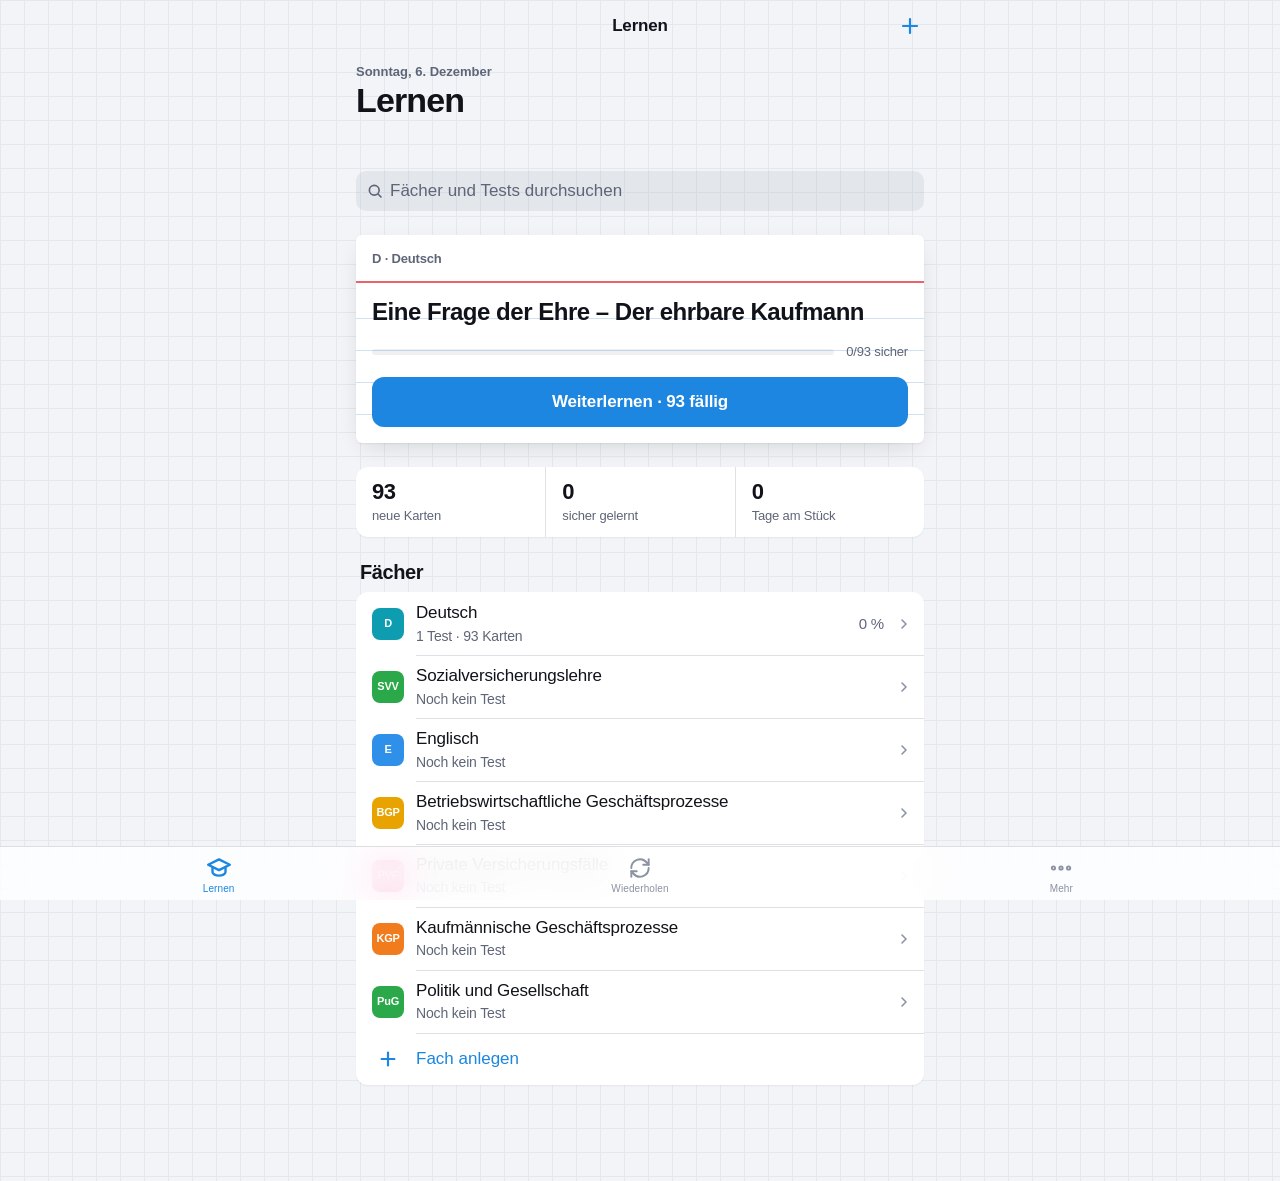
==== commit af1381ef: "Komplettes Redesign nach Apple HIG und Refactoring UI Systemschrift, große Titel, gruppierte Listen," ====
--- a/handy/index.html
+++ b/handy/index.html
@@ -3,7 +3,10 @@
 <head>
 <meta charset="utf-8">
 <meta name="viewport" content="width=device-width, initial-scale=1, viewport-fit=cover">
-<meta name="theme-color" content="#FFFFFF">
+<meta name="theme-color" content="#F2F4F7">
+<meta name="apple-mobile-web-app-capable" content="yes">
+<meta name="apple-mobile-web-app-status-bar-style" content="default">
+<meta name="apple-mobile-web-app-title" content="LernApp">
 <meta name="robots" content="noindex">
 <link rel="icon" href="data:image/svg+xml,%3Csvg xmlns='http://www.w3.org/2000/svg' viewBox='0 0 32 32'%3E%3Crect x='3' y='7' width='26' height='18' rx='2' fill='%23fff' stroke='%231A2550' stroke-width='2'/%3E%3Cpath d='M3 12h26' stroke='%23D3263A' stroke-width='2'/%3E%3Cpath d='M8 17h16M8 21h10' stroke='%23BDB4FF' stroke-width='3'/%3E%3C/svg%3E">
 <style>:root{padding-top:env(safe-area-inset-top,0px)}[hidden]{display:none!important}body{margin:0}</style>
@@ -11,9 +14,6 @@
 <body>
 <script>window.LERNAPP_BASE = '../';</script>
 <title>LernApp</title>
-<link rel="preconnect" href="https://fonts.googleapis.com">
-<link rel="preconnect" href="https://fonts.gstatic.com" crossorigin>
-<link href="https://fonts.googleapis.com/css2?family=Inter:wght@400;500;600;700;800&display=swap" rel="stylesheet">
 <style>
 /* LernApp – Collegeblock & Textmarker */
 :root {
@@ -382,310 +382,440 @@
 .face { overflow-y: auto; align-content: safe center; overscroll-behavior: contain; }
 .face .back-text.long { font-size: 1rem; text-align: left; line-height: 1.55; }
 
-/* Handy-Version – Design nach Vorlage DESIGN.webp: weiß, weiche Karten, Verlaufs-Karte, Pastell-Kacheln, Pill-Buttons. Akzent Hellblau. */
+/* LernApp – Design-System
+   Grundlage: Apple Human Interface Guidelines + Refactoring UI (Referenzen im Ordner design-referenzen).
+   Idee: Aufbau wie eine native iPhone-App (große Titel, gruppierte Listen, farbige Icons, Tab-Leiste mit Unschärfe),
+   dazu ein Schulheft-Detail: Karopapier im Hintergrund und eine echte Karteikarte als einziges lautes Element.
+   Abstände nur aus der Skala 4/8/12/16/24/32/48, Schrift = Systemschrift (auf dem iPhone SF Pro). */
 :root {
-  --bg: #FFFFFF;
-  --surface: #FFFFFF;
-  --soft: #F4F6FA;
-  --line: #E7EAF0;
-  --text: #1B1E2B;
-  --text-2: #6A6F80;
-  --text-3: #9BA1B0;
-  --accent: #3A98EE;
-  --accent-strong: #2381DA;
-  --accent-soft: #E9F4FE;
-  --accent-line: #BCDDFB;
+  /* Flächen */
+  --bg: #F2F4F7;            /* gruppierter Hintergrund, leicht bläulich */
+  --karo: #E3E8EF;          /* Karolinien */
+  --cell: #FFFFFF;
+  --fill: rgba(118, 128, 150, .12);   /* Suchfeld, Segment-Hintergrund */
+  --sep: rgba(60, 66, 87, .16);       /* Haarlinie */
+  /* Text */
+  --label: #10131A;
+  --label-2: #5E6577;
+  --label-3: #8B92A3;
+  /* Akzent Hellblau + Zustände */
+  --accent: #1C86E0;
+  --accent-press: #1570BF;
+  --accent-tint: #E5F1FC;
   --on-accent: #FFFFFF;
-  --hero: linear-gradient(140deg, #9AD0FF 0%, #5EAFF6 52%, #3C93EA 100%);
-  --t-blau: #EAF4FF; --t-blau-i: #CBE5FF;
-  --t-gelb: #FFF6D8; --t-gelb-i: #FFE59A;
-  --t-gruen: #E7F8ED; --t-gruen-i: #BFEFD0;
-  --t-pink: #FFECF3; --t-pink-i: #FFCADF;
-  --t-orange: #FFF1E3; --t-orange-i: #FFD6AE;
-  --card-shadow: 0 1px 2px rgba(27, 30, 43, .04), 0 6px 16px -8px rgba(27, 30, 43, .14);
-  --r-l: 18px; --r-m: 14px; --r-s: 10px;
-  /* Lern-Bildschirme (app.css) auf dieselben Farben umstellen */
-  --paper: var(--bg); --sheet: var(--surface); --grid: var(--soft); --rule: var(--line);
-  --ink: var(--text); --ink-2: var(--text-2); --ink-3: var(--text-3);
-  --blue: var(--accent); --blue-press: var(--accent-strong);
-  --m-lila: #9CCBFF;
-  --font-ui: 'Inter', 'Segoe UI', system-ui, -apple-system, sans-serif;
-  --font-body: 'Inter', 'Segoe UI', system-ui, -apple-system, sans-serif;
-  --radius-s: 10px; --radius-m: 16px;
-  --shadow: var(--card-shadow);
+  --green: #1E9E57; --green-tint: #E3F5EA;
+  --red: #D93A3F;   --red-tint: #FDEBEC;
+  --star: #F2A100;
+  /* Fach- und Modus-Icons */
+  --i-blau: #2E90E8; --i-gruen: #2BA84A; --i-gelb: #E8A300; --i-pink: #E2457F; --i-orange: #F07C1E; --i-lila: #5C6BD6; --i-grau: #8A93A6; --i-rot: #E5484D;
+  /* Karteikarte */
+  --card-paper: #FFFFFF; --card-line: #CFE0F5; --card-red: #E5484D;
+  --shadow-1: 0 1px 2px rgba(16, 19, 26, .06);
+  --shadow-2: 0 1px 2px rgba(16, 19, 26, .06), 0 8px 24px -8px rgba(16, 19, 26, .16);
+  --r-cell: 12px; --r-card: 16px; --r-btn: 12px;
+  --font: -apple-system, BlinkMacSystemFont, "SF Pro Text", "Segoe UI Variable Text", "Segoe UI", Roboto, "Helvetica Neue", Arial, sans-serif;
+  --font-display: -apple-system, BlinkMacSystemFont, "SF Pro Display", "Segoe UI Variable Display", "Segoe UI", Roboto, "Helvetica Neue", Arial, sans-serif;
+
+  /* Alte Namen aus app.css auf das neue System abbilden (Lern-Bildschirme, PC-Teile) */
+  --paper: var(--bg); --sheet: var(--cell); --grid: var(--fill); --rule: var(--sep);
+  --ink: var(--label); --ink-2: var(--label-2); --ink-3: var(--label-3);
+  --blue: var(--accent); --blue-press: var(--accent-press); --ok: var(--green);
+  --font-ui: var(--font-display); --font-body: var(--font);
+  --radius-s: 10px; --radius-m: 12px; --shadow: var(--shadow-1);
+  --m-gelb: #FFE066; --m-gruen: #9BE7B4; --m-pink: #FFB1CF; --m-blau: #A9D3FA; --m-orange: #FFC48A; --m-lila: #A9D3FA;
+  --mark-a: .7;
 }
 @media (prefers-color-scheme: dark) {
   :root:not([data-theme="light"]) {
-    --bg: #0E131D; --surface: #161C29; --soft: #1C2333; --line: #273044;
-    --text: #EDF0F6; --text-2: #A5ADBF; --text-3: #7C859A;
-    --accent: #6DB8FF; --accent-strong: #8CC7FF; --accent-soft: #18283D; --accent-line: #2C4C70; --on-accent: #08131F;
-    --hero: linear-gradient(140deg, #3D7FC4 0%, #2D69AD 55%, #22558F 100%);
-    --t-blau: #172638; --t-blau-i: #24405E; --t-gelb: #2A2618; --t-gelb-i: #4A4020;
-    --t-gruen: #16291F; --t-gruen-i: #1F4A33; --t-pink: #2C1A24; --t-pink-i: #4E2A3C;
-    --t-orange: #2C2117; --t-orange-i: #4E3620;
-    --card-shadow: 0 1px 2px rgba(0,0,0,.3), 0 8px 18px -10px rgba(0,0,0,.6);
-    --paper: var(--bg); --sheet: var(--surface); --grid: var(--soft); --rule: var(--line);
-    --ink: var(--text); --ink-2: var(--text-2); --ink-3: var(--text-3); --blue: var(--accent); --blue-press: var(--accent-strong);
+    --bg: #000000; --karo: #12161D; --cell: #1C1C1E; --fill: rgba(118, 118, 128, .24); --sep: rgba(84, 84, 88, .55);
+    --label: #F5F6F8; --label-2: #A1A6B3; --label-3: #6E7482;
+    --accent: #4DA8F5; --accent-press: #74BBF8; --accent-tint: #13283D; --on-accent: #04121F;
+    --green: #34C46A; --green-tint: #12291B; --red: #FF5A5F; --red-tint: #33171A;
+    --card-paper: #1F2024; --card-line: #26364A;
+    --shadow-1: none; --shadow-2: 0 0 0 1px rgba(255,255,255,.06);
+    --mark-a: .4;
     color-scheme: dark;
   }
 }
 :root[data-theme="dark"] {
-  --bg: #0E131D; --surface: #161C29; --soft: #1C2333; --line: #273044;
-  --text: #EDF0F6; --text-2: #A5ADBF; --text-3: #7C859A;
-  --accent: #6DB8FF; --accent-strong: #8CC7FF; --accent-soft: #18283D; --accent-line: #2C4C70; --on-accent: #08131F;
-  --hero: linear-gradient(140deg, #3D7FC4 0%, #2D69AD 55%, #22558F 100%);
-  --t-blau: #172638; --t-blau-i: #24405E; --t-gelb: #2A2618; --t-gelb-i: #4A4020;
-  --t-gruen: #16291F; --t-gruen-i: #1F4A33; --t-pink: #2C1A24; --t-pink-i: #4E2A3C;
-  --t-orange: #2C2117; --t-orange-i: #4E3620;
-  --card-shadow: 0 1px 2px rgba(0,0,0,.3), 0 8px 18px -10px rgba(0,0,0,.6);
-  --paper: var(--bg); --sheet: var(--surface); --grid: var(--soft); --rule: var(--line);
-  --ink: var(--text); --ink-2: var(--text-2); --ink-3: var(--text-3); --blue: var(--accent); --blue-press: var(--accent-strong);
+  --bg: #000000; --karo: #12161D; --cell: #1C1C1E; --fill: rgba(118, 118, 128, .24); --sep: rgba(84, 84, 88, .55);
+  --label: #F5F6F8; --label-2: #A1A6B3; --label-3: #6E7482;
+  --accent: #4DA8F5; --accent-press: #74BBF8; --accent-tint: #13283D; --on-accent: #04121F;
+  --green: #34C46A; --green-tint: #12291B; --red: #FF5A5F; --red-tint: #33171A;
+  --card-paper: #1F2024; --card-line: #26364A;
+  --shadow-1: none; --shadow-2: 0 0 0 1px rgba(255,255,255,.06);
+  --mark-a: .4;
   color-scheme: dark;
 }
 
+/* ---------- Grundlagen ---------- */
 html, body { min-height: 100%; }
-body { background: var(--bg); background-image: none; color: var(--text); font: 15px/1.5 var(--font-body); letter-spacing: -.005em; }
-h1, h2, h3 { font-family: var(--font-ui); letter-spacing: -.02em; }
-h1 { font-size: 1.35rem; font-weight: 700; }
-h2 { font-size: 1.12rem; font-weight: 700; }
+body {
+  margin: 0; color: var(--label); font: 400 17px/1.4 var(--font); letter-spacing: -.01em;
+  background-color: var(--bg);
+  background-image: linear-gradient(var(--karo) 1px, transparent 1px), linear-gradient(90deg, var(--karo) 1px, transparent 1px);
+  background-size: 24px 24px;
+  -webkit-font-smoothing: antialiased; -webkit-tap-highlight-color: transparent;
+}
+h1, h2, h3 { font-family: var(--font-display); margin: 0; }
+p { margin: 0; }
+a { color: var(--accent); }
+:focus-visible { outline: 3px solid var(--accent); outline-offset: 2px; border-radius: 6px; }
+.muted, .small.muted { color: var(--label-2); }
+.small { font-size: 15px; }
+.link { color: var(--accent); }
+
 #main {
-  max-width: 560px; margin: 0 auto;
-  padding: 14px 18px calc(92px + env(safe-area-inset-bottom, 0px));
-  display: grid; gap: 18px; align-content: start;
-}
-body.in-session #main { padding-bottom: 28px; }
-#main > section, .tabbody > section { display: grid; gap: 12px; margin: 0; }
-#main > section + section { margin-top: 0; }
-.muted { color: var(--text-2); }
-.section-label { font: 700 1.02rem var(--font-ui); color: var(--text); margin-bottom: -2px; }
-
-/* Knöpfe */
-.btn { border-radius: 999px; box-shadow: none; border: 1px solid var(--line); background: var(--surface); color: var(--text); font: 600 .95rem var(--font-ui); min-height: 44px; }
-.btn:hover { background: var(--soft); }
+  max-width: 600px; margin: 0 auto;
+  padding: 0 16px calc(96px + env(safe-area-inset-bottom, 0px));
+  display: grid; gap: 24px; align-content: start;
+}
+body.in-session #main { padding-top: 12px; padding-bottom: 32px; }
+.stack-l { display: grid; gap: 24px; }
+
+/* ---------- Navigationsleiste & große Titel ---------- */
+.navbar {
+  position: sticky; top: 0; z-index: 20; margin: 0 -16px;
+  display: grid; grid-template-columns: 1fr auto 1fr; align-items: center; gap: 8px;
+  min-height: 44px; padding: calc(4px + env(safe-area-inset-top, 0px)) 8px 4px;
+  background: transparent; transition: background .2s, box-shadow .2s;
+}
+body.scrolled .navbar { background: color-mix(in srgb, var(--bg) 78%, transparent); backdrop-filter: saturate(180%) blur(20px); -webkit-backdrop-filter: saturate(180%) blur(20px); box-shadow: 0 .5px 0 var(--sep); }
+.nav-title { font: 600 17px var(--font); opacity: 0; transition: opacity .2s; white-space: nowrap; overflow: hidden; text-overflow: ellipsis; max-width: 56vw; text-align: center; }
+body.scrolled .nav-title { opacity: 1; }
+.nav-back { display: inline-flex; align-items: center; gap: 2px; min-height: 44px; padding-right: 8px; color: var(--accent); text-decoration: none; font-size: 17px; justify-self: start; min-width: 0; }
+.nav-back span { white-space: nowrap; overflow: hidden; text-overflow: ellipsis; max-width: 32vw; }
+.nav-back svg, .nav-btn svg { width: 24px; height: 24px; fill: none; stroke: currentColor; stroke-width: 2.2; stroke-linecap: round; stroke-linejoin: round; flex: none; }
+.nav-actions { justify-self: end; display: flex; gap: 4px; }
+.nav-btn { width: 44px; height: 44px; display: grid; place-items: center; border: 0; background: none; color: var(--accent); border-radius: 22px; cursor: pointer; }
+.nav-btn:active { background: var(--fill); }
+.page-head { display: grid; gap: 2px; margin-top: -12px; }
+.eyebrow { display: flex; align-items: center; gap: 6px; font: 600 13px var(--font); color: var(--label-2); letter-spacing: 0; }
+.large-title { font: 700 34px/1.12 var(--font-display); letter-spacing: -.025em; text-wrap: balance; overflow-wrap: anywhere; hyphens: auto; }
+.subject-head { grid-template-columns: auto 1fr; align-items: center; gap: 12px; }
+
+/* ---------- Gruppierte Listen ---------- */
+.group { display: grid; gap: 8px; }
+.group-title { font: 700 20px var(--font-display); letter-spacing: -.02em; padding: 0 4px; }
+.group-foot { font-size: 13px; line-height: 1.4; color: var(--label-2); padding: 0 16px; }
+.cells { background: var(--cell); border-radius: var(--r-cell); overflow: hidden; box-shadow: var(--shadow-1); }
+.cell {
+  position: relative; display: flex; align-items: center; gap: 12px; width: 100%;
+  min-height: 52px; padding: 10px 16px; border: 0; background: none; text-align: left; font: inherit; color: inherit;
+  text-decoration: none; cursor: pointer;
+}
+.cells > .cell + .cell::before, .cells > .cell + details.cell::before, .cells > details.cell + .cell::before, .cells > details + details::before {
+  content: ''; position: absolute; top: 0; right: 0; left: 16px; height: .5px; background: var(--sep);
+}
+.cells > .cell:has(.app-ico) + .cell::before { left: 60px; }
+.cell:active:not(.plainrow) { background: var(--fill); }
+.cell.disabled { opacity: .4; pointer-events: none; }
+.cell-txt { display: grid; gap: 2px; min-width: 0; flex: 1; }
+.cell-title { font-size: 17px; line-height: 1.3; overflow-wrap: anywhere; hyphens: auto; }
+.cell-sub { font-size: 14px; line-height: 1.35; color: var(--label-2); overflow-wrap: anywhere; }
+.cell-sub.clamp { display: -webkit-box; -webkit-line-clamp: 2; -webkit-box-orient: vertical; overflow: hidden; }
+.cell-right { flex: none; font-size: 15px; color: var(--label-2); font-variant-numeric: tabular-nums; }
+.chev { width: 16px; height: 16px; flex: none; fill: none; stroke: var(--label-3); stroke-width: 2.4; stroke-linecap: round; stroke-linejoin: round; margin-right: -4px; }
+.cell.strong .cell-title { font-weight: 600; }
+.cell.danger .cell-title { color: var(--red); }
+.cell.plainrow { cursor: default; }
+.due-tag { font: 600 13px var(--font); color: var(--accent); background: var(--accent-tint); padding: 3px 8px; border-radius: 6px; white-space: nowrap; }
+.empty-note { color: var(--label-2); text-align: center; padding: 24px 16px; }
+.empty { display: grid; gap: 12px; justify-items: center; text-align: center; padding: 32px 16px; color: var(--label-2); }
+.empty-title { font: 600 20px var(--font-display); color: var(--label); }
+.empty .btn { width: 100%; max-width: 360px; }
+
+/* Aufklappbare Zeile (Kommt im Test dran) */
+details.cell { display: block; padding: 0; min-height: 0; }
+details.cell summary { list-style: none; display: flex; align-items: center; gap: 12px; padding: 12px 16px; min-height: 52px; cursor: pointer; }
+details.cell summary::-webkit-details-marker { display: none; }
+details.cell .cell-right { color: var(--accent); font-size: 15px; }
+details.cell[open] .cell-right { color: var(--label-3); }
+details.cell .cell-title { font-weight: 600; }
+.star { color: var(--star); font-size: 17px; flex: none; }
+.disclose-body { padding: 0 16px 16px 45px; color: var(--label-2); font-size: 15px; line-height: 1.55; }
+
+/* ---------- Icons ---------- */
+.app-ico {
+  --c: var(--i-blau);
+  width: 32px; height: 32px; flex: none; display: grid; place-items: center; border-radius: 8px;
+  background: var(--c); color: #fff; font: 700 11px/1 var(--font); letter-spacing: -.02em;
+}
+.app-ico svg { width: 20px; height: 20px; fill: none; stroke: currentColor; stroke-width: 2; stroke-linecap: round; stroke-linejoin: round; }
+.app-ico[data-tone="gruen"] { --c: var(--i-gruen); } .app-ico[data-tone="gelb"] { --c: var(--i-gelb); }
+.app-ico[data-tone="pink"] { --c: var(--i-pink); } .app-ico[data-tone="orange"] { --c: var(--i-orange); }
+.app-ico[data-tone="lila"] { --c: var(--i-lila); } .app-ico[data-tone="grau"] { --c: var(--i-grau); } .app-ico[data-tone="rot"] { --c: var(--i-rot); }
+.app-ico.add { background: none; color: var(--accent); }
+.app-ico.add svg { width: 22px; height: 22px; stroke-width: 2.4; }
+.app-ico.xs { width: 20px; height: 20px; border-radius: 5px; font-size: 8px; }
+.app-ico.lg { width: 52px; height: 52px; border-radius: 13px; font-size: 16px; }
+
+/* ---------- Knöpfe ---------- */
+.btn {
+  display: inline-flex; align-items: center; justify-content: center; gap: 8px;
+  min-height: 44px; padding: 10px 16px; border-radius: var(--r-btn); border: 0;
+  background: var(--fill); color: var(--accent); font: 600 17px var(--font); text-decoration: none; cursor: pointer; box-shadow: none;
+  transition: transform .1s, background .15s;
+}
+.btn:hover { background: var(--fill); }
 .btn:active { transform: scale(.98); box-shadow: none; }
-.btn.primary { background: var(--accent); border-color: var(--accent); color: var(--on-accent); box-shadow: none; }
-.btn.primary:hover { background: var(--accent-strong); filter: none; }
-.btn.ghost { border-color: transparent; background: transparent; color: var(--accent); }
-.btn.danger { color: #E5484D; border-color: #F5C2C4; box-shadow: none; }
-.btn.big { min-height: 52px; font-size: 1rem; width: 100%; }
-.btn.wide { width: 100%; }
-.btn.small { min-height: 34px; }
-.danger-text { color: #E5484D; }
-.pill { display: inline-flex; align-items: center; justify-content: center; padding: 6px 12px; border-radius: 999px; background: var(--accent-soft); border: 1px solid var(--accent-line); color: var(--accent-strong); font: 600 .78rem var(--font-ui); white-space: nowrap; }
-.icon-btn { position: relative; width: 42px; height: 42px; display: grid; place-items: center; border-radius: 12px; border: 1px solid var(--line); background: var(--surface); color: var(--text); text-decoration: none; cursor: pointer; flex: none; }
-.icon-btn.plain { border-color: transparent; background: transparent; width: 38px; }
-.icon-btn svg, .arrow-btn svg, .search svg { width: 22px; height: 22px; fill: none; stroke: currentColor; stroke-width: 1.8; stroke-linecap: round; stroke-linejoin: round; }
-.icon-btn .dot { position: absolute; top: -5px; right: -5px; min-width: 20px; height: 20px; padding: 0 5px; border-radius: 99px; background: #E5484D; color: #fff; font: 700 .7rem/20px var(--font-ui); text-align: center; }
-
-/* Kopf Startseite */
-.top { display: grid; grid-template-columns: auto 1fr auto; gap: 12px; align-items: center; padding-top: 4px; }
-.avatar { width: 44px; height: 44px; border-radius: 50%; display: grid; place-items: center; background: var(--hero); color: #fff; font: 800 1.1rem var(--font-ui); }
-.hello { display: grid; line-height: 1.2; }
-.hello small { color: var(--text-2); font-size: .8rem; }
-.hello b { font: 700 1.12rem var(--font-ui); }
-.search { display: grid; grid-template-columns: auto 1fr; gap: 10px; align-items: center; padding: 0 14px; height: 46px; border: 1px solid var(--line); border-radius: 12px; background: var(--surface); color: var(--text-3); }
-.search input { border: 0; padding: 0; background: transparent; height: 100%; font-size: .92rem; box-shadow: none !important; }
-.home-body { display: grid; gap: 22px; }
-
-/* Verlaufs-Karte */
-.hero-card { position: relative; overflow: hidden; display: grid; gap: 4px; padding: 18px; border-radius: var(--r-l); background: var(--hero); color: #fff; }
-.hero-card::before, .hero-card::after { content: ''; position: absolute; border-radius: 50%; background: rgba(255,255,255,.14); pointer-events: none; }
-.hero-card::before { width: 180px; height: 180px; right: -50px; top: -60px; }
-.hero-card::after { width: 120px; height: 120px; right: 40px; top: 40px; background: rgba(255,255,255,.09); }
-.hero-chip { justify-self: start; display: inline-flex; gap: 6px; align-items: center; padding: 6px 12px; border-radius: 999px; background: #fff; color: #1B1E2B; font: 600 .8rem var(--font-ui); text-decoration: none; margin-bottom: 10px; position: relative; z-index: 1; }
-.hero-label { font-size: .82rem; opacity: .92; position: relative; }
-.hero-title { font: 700 1.02rem/1.35 var(--font-ui); margin-bottom: 12px; position: relative; text-wrap: balance; }
-.slider { position: relative; height: 6px; border-radius: 99px; background: rgba(255,255,255,.35); margin: 8px 0 2px; }
-.slider i { position: absolute; inset: 0 auto 0 0; border-radius: inherit; background: #fff; }
-.slider b { position: absolute; top: 50%; width: 16px; height: 16px; border-radius: 50%; background: #fff; border: 3px solid #3C93EA; transform: translate(-50%, -50%); }
-.hero-pct { text-align: center; font: 600 .78rem var(--font-ui); margin-bottom: 10px; position: relative; }
-.hero-btn { display: flex; justify-content: center; align-items: center; min-height: 44px; border-radius: 999px; background: #fff; color: #1B1E2B; font: 600 .92rem var(--font-ui); text-decoration: none; position: relative; }
-
-/* Pastell-Kacheln */
-.tiles { display: grid; grid-template-columns: 1fr 1fr; gap: 12px; }
-.tile-card { --t: var(--t-blau); --ti: var(--t-blau-i); display: grid; align-content: start; gap: 4px; padding: 14px; border-radius: var(--r-m); background: var(--t); color: var(--text); text-decoration: none; text-align: left; border: 0; cursor: pointer; font: inherit; min-height: 170px; }
-.tile-card[data-tone="gelb"] { --t: var(--t-gelb); --ti: var(--t-gelb-i); }
-.tile-card[data-tone="gruen"] { --t: var(--t-gruen); --ti: var(--t-gruen-i); }
-.tile-card[data-tone="pink"] { --t: var(--t-pink); --ti: var(--t-pink-i); }
-.tile-card[data-tone="orange"] { --t: var(--t-orange); --ti: var(--t-orange-i); }
-.tile-ico { width: 40px; height: 40px; border-radius: 50%; display: grid; place-items: center; background: var(--ti); font: 800 .8rem var(--font-ui); color: var(--text); margin-bottom: 8px; }
-.tile-ico svg { width: 20px; height: 20px; fill: none; stroke: currentColor; stroke-width: 1.8; stroke-linecap: round; stroke-linejoin: round; }
-.tile-card b { font: 700 .98rem/1.25 var(--font-ui); overflow-wrap: anywhere; hyphens: auto; }
-.tile-card small { color: var(--text-2); font-size: .8rem; line-height: 1.35; }
-.tile-card .pill { justify-self: start; margin-top: auto; background: var(--surface); border-color: transparent; color: var(--text); }
-.tile-card.add { background: var(--surface); border: 1.5px dashed var(--line); }
-.tile-card.add .tile-ico { background: var(--accent-soft); color: var(--accent-strong); font-size: 1.3rem; }
-.tile-card[aria-disabled="true"] { opacity: .45; pointer-events: none; }
-.tile-card:active, .item-card:active { transform: scale(.985); }
-
-/* Listenkarten (wie "Module 02") */
-.cards { display: grid; gap: 10px; }
-.item-card { display: grid; grid-template-columns: 1fr auto; gap: 12px; align-items: center; padding: 14px 16px; border-radius: var(--r-m); background: var(--surface); border: 1px solid var(--line); box-shadow: var(--card-shadow); color: var(--text); text-decoration: none; }
-.item-card .txt { display: grid; gap: 2px; min-width: 0; }
-.item-card small { color: var(--text-2); font-size: .76rem; }
-.item-card b { font: 700 1rem/1.3 var(--font-ui); overflow-wrap: anywhere; hyphens: auto; }
-.item-card .txt > span { color: var(--text-2); font-size: .84rem; }
-.item-card.doc .row { flex-wrap: nowrap; gap: 6px; }
-.empty-card { grid-template-columns: 1fr; box-shadow: none; background: var(--soft); border-style: dashed; }
-details.item-card { display: block; padding: 0; }
-details.item-card summary { list-style: none; display: grid; grid-template-columns: 1fr auto; gap: 12px; align-items: center; padding: 14px 16px; cursor: pointer; }
-details.item-card summary::-webkit-details-marker { display: none; }
-details.item-card[open] .pill { background: var(--accent); color: var(--on-accent); border-color: var(--accent); }
-.star-a { padding: 0 16px 16px; color: var(--text-2); line-height: 1.6; font-size: .92rem; }
-
-/* Kopf Unterseiten */
-.nav-head { display: grid; grid-template-columns: auto 1fr auto; gap: 6px; align-items: center; min-height: 44px; }
-.nav-head h1 { font-size: 1.12rem; min-width: 0; overflow-wrap: anywhere; hyphens: auto; }
-.nav-head:not(:has(.icon-btn)) { grid-template-columns: 1fr; }
-.module-card { display: grid; grid-template-columns: 1fr auto; gap: 12px 14px; align-items: center; padding: 16px; border-radius: var(--r-m); background: var(--accent-soft); border: 1px solid var(--accent-line); }
-.module-card .txt { display: grid; gap: 2px; min-width: 0; }
-.module-card small { color: var(--text-2); font-size: .76rem; }
-.module-card b { font: 700 1.08rem/1.3 var(--font-ui); text-wrap: balance; }
-.module-card .txt > span { color: var(--text-2); font-size: .84rem; }
-.arrow-btn { width: 44px; height: 40px; display: grid; place-items: center; border-radius: 12px; border: 1.5px solid var(--accent); color: var(--accent-strong); background: var(--surface); text-decoration: none; }
-.mbar { grid-column: 1 / -1; height: 5px; border-radius: 99px; background: var(--surface); overflow: hidden; }
-.mbar i { display: block; height: 100%; border-radius: inherit; background: var(--accent); }
-.exam-card { display: grid; grid-template-columns: auto 1fr auto; gap: 12px; align-items: center; padding: 14px; border-radius: var(--r-m); background: var(--hero); color: #fff; text-decoration: none; }
-.exam-card .tile-ico { margin: 0; background: rgba(255,255,255,.25); color: #fff; }
-.exam-card .txt { display: grid; gap: 2px; }
-.exam-card b { font: 700 1rem var(--font-ui); }
-.exam-card small { font-size: .8rem; opacity: .9; }
-.exam-card .arrow-btn { background: #fff; border-color: #fff; color: #2381DA; }
-.exam-card[aria-disabled="true"] { opacity: .45; pointer-events: none; }
-
-/* Reiter im Test */
-.seg { display: flex; gap: 4px; padding: 4px; background: var(--soft); border-radius: 12px; overflow-x: auto; scrollbar-width: none; }
-.seg a { flex: 1 0 auto; text-align: center; padding: 8px 12px; border-radius: 9px; text-decoration: none; color: var(--text-2); font: 600 .86rem var(--font-ui); white-space: nowrap; }
-.seg a[aria-current="page"] { background: var(--surface); color: var(--text); box-shadow: 0 1px 3px rgba(27,30,43,.12); }
-.tabbody { display: grid; gap: 18px; }
-
-/* Material, Karten, Spickzettel */
-.upload { display: grid; gap: 10px; }
-.upload .btn.big { width: 100%; }
-.upload .btn svg { width: 18px; height: 18px; }
-.progress-line { display: grid; gap: 6px; padding: 14px 16px; border-radius: var(--r-m); }
-.bar { background: var(--soft); }
-.bar i { background: var(--accent); }
-.bar i.indet { width: 35%; animation: indet 1.2s ease-in-out infinite alternate; }
+.btn.primary { background: var(--accent); color: var(--on-accent); }
+.btn.primary:hover { background: var(--accent); filter: none; }
+.btn.primary:active { background: var(--accent-press); }
+.btn.ghost, .btn.plain { background: none; padding-inline: 8px; }
+.btn.danger { background: var(--red-tint); color: var(--red); border: 0; box-shadow: none; }
+.btn.big { min-height: 50px; width: 100%; }
+.btn.small { min-height: 34px; padding: 6px 12px; font-size: 15px; }
+.btn svg { width: 18px; height: 18px; fill: none; stroke: currentColor; stroke-width: 2; }
+.danger-text { color: var(--red) !important; }
+.btn:disabled { opacity: .4; }
+
+/* ---------- Suchfeld & Segment-Steuerung ---------- */
+.search { display: flex; align-items: center; gap: 6px; height: 40px; padding: 0 10px; border-radius: 10px; background: var(--fill); color: var(--label-2); }
+.search svg { width: 18px; height: 18px; fill: none; stroke: currentColor; stroke-width: 2.2; stroke-linecap: round; flex: none; }
+.search input { flex: 1; min-width: 0; height: 100%; border: 0 !important; padding: 0 !important; background: none !important; font: 17px var(--font); color: var(--label); box-shadow: none !important; outline: none; }
+.search input::placeholder { color: var(--label-2); }
+.seg { display: flex; padding: 2px; border-radius: 9px; background: var(--fill); overflow-x: auto; scrollbar-width: none; }
+.seg > a, .seg > button { flex: 1 0 auto; min-height: 32px; padding: 6px 12px; border: 0; border-radius: 7px; background: none; text-align: center; text-decoration: none; color: var(--label); font: 500 14px var(--font); cursor: pointer; white-space: nowrap; }
+.seg > [aria-current="page"] { background: var(--cell); font-weight: 600; box-shadow: 0 3px 8px rgba(0,0,0,.1), 0 0 0 .5px rgba(0,0,0,.04); }
+.seg.full { width: 100%; }
+
+/* ---------- Karteikarte (Hauptelement) ---------- */
+.index-card {
+  position: relative; border-radius: 6px; background: var(--card-paper); box-shadow: var(--shadow-2);
+  background-image: repeating-linear-gradient(to bottom, transparent 0 31px, var(--card-line) 31px 32px);
+  background-position: 0 52px; background-size: 100% calc(100% - 52px); background-repeat: no-repeat;
+  overflow: hidden;
+}
+.index-card::before { content: ''; position: absolute; left: 0; right: 0; top: 46px; height: 2px; background: var(--card-red); opacity: .85; }
+.ic-head { display: flex; justify-content: space-between; align-items: center; gap: 12px; height: 46px; padding: 0 16px; font: 600 13px var(--font); color: var(--label-2); }
+.ic-date { color: var(--card-red); font-weight: 700; }
+.ic-body { display: grid; gap: 16px; padding: 16px 16px 16px; }
+.ic-title { font: 700 24px/1.25 var(--font-display); letter-spacing: -.02em; color: var(--label); text-decoration: none; text-wrap: balance; }
+.ic-meta { color: var(--label-2); font-size: 15px; }
+.ic-progress { display: grid; grid-template-columns: 1fr auto; gap: 12px; align-items: center; font-size: 13px; color: var(--label-2); font-variant-numeric: tabular-nums; }
+.meter { height: 6px; border-radius: 3px; background: var(--fill); overflow: hidden; }
+.meter i { display: block; height: 100%; border-radius: inherit; background: var(--green); }
+.meter i.indet { width: 35%; background: var(--accent); animation: indet 1.1s ease-in-out infinite alternate; }
 @keyframes indet { from { margin-left: 0; } to { margin-left: 65%; } }
-.sheet { border-radius: var(--r-m); border-color: var(--line); box-shadow: var(--card-shadow); }
-.pad { padding: 18px; }
-.chips { display: flex; gap: 8px; flex-wrap: wrap; }
-.chip { border: 1px solid var(--line); background: var(--surface); border-radius: 999px; padding: 6px 14px; min-height: 36px; font: 600 .84rem var(--font-ui); }
-.chip[aria-pressed="true"] { background: var(--accent); border-color: var(--accent); color: var(--on-accent); }
-input[type="text"], input[type="date"], input[type="search"], textarea, select { border: 1px solid var(--line); border-radius: 12px; background: var(--surface); }
-input:focus, textarea:focus, select:focus { border-color: var(--accent); box-shadow: 0 0 0 3px var(--accent-soft); }
-.clist { display: grid; gap: 10px; }
-.citem { padding: 14px 16px; display: grid; gap: 6px; }
-.ctop { display: flex; justify-content: space-between; align-items: center; }
-.ctop .t { font: 600 .74rem var(--font-ui); color: var(--text-3); }
-.cq { font-weight: 700; }
-.ca { color: var(--text-2); }
-.citem .btn { justify-self: start; }
-.starbtn { border: 0; background: none; font-size: 1.4rem; line-height: 1; color: var(--text-3); cursor: pointer; min-width: 44px; min-height: 44px; margin: -10px -10px -10px 0; }
-.starbtn.on { color: #F2A100; }
-.cheat { padding: 18px; }
-.cheat::before { display: none; }
-.cheat > * { margin-left: 0; }
-.cheat h3 { margin-top: 8px; font-size: 1rem; }
-.terms { margin: 10px 0 18px; }
-.glossary { margin: 10px 0 18px; grid-template-columns: 1fr; gap: 2px; }
-.glossary dd { margin-bottom: 10px; }
-.reader-text .mk, .star-a .mk { --c: var(--t-blau-i); }
-
-/* Tab-Leiste unten */
+
+/* Kennzahlen-Zeile */
+.stats { display: grid; grid-template-columns: repeat(3, 1fr); background: var(--cell); border-radius: var(--r-cell); box-shadow: var(--shadow-1); text-decoration: none; color: var(--label); }
+.stats > span { display: grid; gap: 2px; padding: 12px 16px; }
+.stats > span + span { border-left: .5px solid var(--sep); }
+.stats b { font: 700 22px var(--font-display); font-variant-numeric: tabular-nums; letter-spacing: -.02em; }
+.stats small { font-size: 13px; color: var(--label-2); }
+
+/* Testkopf */
+.test-head { display: grid; gap: 12px; margin-top: -12px; }
+.test-head .large-title { font-size: 30px; }
+.ic-progress.wide { grid-template-columns: 1fr auto; }
+
+/* ---------- Material, Karten, Spickzettel ---------- */
+.progress-card { display: grid; gap: 6px; padding: 16px; border-radius: var(--r-cell); background: var(--cell); }
+.card-cell { align-items: flex-start; }
+.starbtn { flex: none; width: 44px; height: 44px; margin: -8px -12px -8px 0; border: 0; background: none; font-size: 22px; line-height: 1; color: var(--label-3); cursor: pointer; }
+.starbtn.on { color: var(--star); }
+.terms { display: flex; flex-wrap: wrap; gap: 8px; }
+.term { padding: 6px 10px; border-radius: 8px; background: var(--cell); font-size: 15px; box-shadow: var(--shadow-1); }
+.sheet-paper { margin: 0; padding: 16px 16px 16px 40px; background: var(--cell); border-radius: var(--r-cell); display: grid; gap: 12px; line-height: 1.55; font-size: 16px; box-shadow: var(--shadow-1); }
+.mk { --c: var(--m-gelb); background: linear-gradient(transparent 55%, color-mix(in srgb, var(--c) calc(var(--mark-a) * 100%), transparent) 55%); padding: 0 1px; border-radius: 0; }
+.reader-text { display: grid; gap: 12px; line-height: 1.6; font-size: 16px; }
+
+/* ---------- Formulare ---------- */
+label.field { display: grid; gap: 6px; font: 600 13px var(--font); color: var(--label-2); }
+input[type="text"], input[type="date"], input[type="number"], input[type="search"], textarea, select {
+  width: 100%; padding: 12px; border-radius: 10px; border: 0; background: var(--fill); color: var(--label); font: 17px var(--font); box-shadow: none;
+}
+input:focus, textarea:focus, select:focus { outline: 2px solid var(--accent); outline-offset: 0; box-shadow: none; }
+textarea { min-height: 120px; resize: vertical; line-height: 1.45; }
+.swatches { display: flex; gap: 12px; flex-wrap: wrap; }
+.swatches label { position: relative; cursor: pointer; }
+.swatches input { position: absolute; opacity: 0; }
+.swatches .app-ico { width: 36px; height: 36px; border-radius: 10px; }
+.swatches input:checked + .app-ico { box-shadow: 0 0 0 2px var(--cell), 0 0 0 4px var(--label); }
+.chip { border: 0; background: var(--fill); border-radius: 8px; padding: 6px 12px; min-height: 34px; font: 500 14px var(--font); color: var(--label); cursor: pointer; }
+.chip[aria-pressed="true"] { background: var(--accent); color: var(--on-accent); }
+.row { display: flex; gap: 8px; flex-wrap: wrap; align-items: center; }
+.row.end { justify-content: flex-end; }
+.stack { display: grid; gap: 16px; }
+
+/* ---------- Sheets (unteres Blatt) ---------- */
+#sheet, #dialog {
+  border: 0; padding: 8px 16px calc(16px + env(safe-area-inset-bottom, 0px)); background: var(--bg); color: var(--label);
+  width: 100%; max-width: 600px; max-height: 92vh; overflow-y: auto;
+}
+#sheet { margin: auto auto 0; border-radius: 14px 14px 0 0; }
+#sheet[open] { animation: sheet-in .28s cubic-bezier(.2,.8,.2,1); }
+@keyframes sheet-in { from { transform: translateY(40px); opacity: .6; } }
+#sheet::backdrop, #dialog::backdrop { background: rgba(0,0,0,.35); }
+.grabber { width: 36px; height: 5px; border-radius: 3px; background: var(--label-3); opacity: .5; margin: 0 auto 12px; }
+.sheet-h { font: 700 22px var(--font-display); letter-spacing: -.02em; }
+.sheet-title { text-align: center; font-size: 13px; color: var(--label-2); padding: 4px 16px; }
+.sheet-actions { display: flex; gap: 8px; justify-content: flex-end; flex-wrap: wrap; }
+.sheet-actions .btn { flex: 1; }
+.sheet-actions .btn.plain { flex: 0 0 auto; margin-right: auto; }
+
+/* ---------- Tab-Leiste ---------- */
 #tabbar {
   position: fixed; left: 0; right: 0; bottom: 0; z-index: 30;
   display: grid; grid-template-columns: repeat(3, 1fr);
-  background: var(--surface); border-top: 1px solid var(--line);
-  padding: 8px 10px calc(8px + env(safe-area-inset-bottom, 0px));
-}
-#tabbar a { display: grid; justify-items: center; gap: 3px; padding: 4px 0; color: var(--text-3); text-decoration: none; font: 500 .74rem var(--font-ui); }
-#tabbar a svg { width: 22px; height: 22px; stroke: currentColor; fill: none; stroke-width: 1.8; stroke-linecap: round; stroke-linejoin: round; }
-#tabbar a[aria-current="page"] { color: var(--text); font-weight: 700; }
+  padding: 6px 8px calc(4px + env(safe-area-inset-bottom, 0px));
+  background: color-mix(in srgb, var(--cell) 80%, transparent);
+  backdrop-filter: saturate(180%) blur(20px); -webkit-backdrop-filter: saturate(180%) blur(20px);
+  border-top: .5px solid var(--sep);
+}
+#tabbar a { display: grid; justify-items: center; gap: 2px; padding: 2px 0; color: var(--label-3); text-decoration: none; font: 500 10px var(--font); letter-spacing: .01em; }
+#tabbar a svg { width: 26px; height: 26px; stroke: currentColor; fill: none; stroke-width: 1.8; stroke-linecap: round; stroke-linejoin: round; }
+#tabbar a[aria-current="page"] { color: var(--accent); }
 #tabbar a[aria-current="page"] svg { stroke-width: 2.2; }
 
-/* Lern-Bildschirme */
-.session { width: 100%; gap: 16px; }
-.session h2 { font-size: 1.15rem; }
-.flash-inner { min-height: 380px; }
+/* ---------- Lern-Bildschirme ---------- */
+.session { width: 100%; max-width: 600px; margin: 0 auto; display: grid; gap: 16px; }
+.session-top { display: grid; grid-template-columns: auto 1fr auto; gap: 12px; align-items: center; min-height: 44px; }
+.session-top .btn { background: none; padding: 0 4px; font-weight: 400; }
+.session-top .bar { height: 6px; border-radius: 3px; background: var(--fill); }
+.session-top .bar i { background: var(--accent) !important; border-radius: 3px; transition: width .3s; }
+.counter { font: 600 13px var(--font); color: var(--label-2); font-variant-numeric: tabular-nums; }
+.session > div:nth-child(2) .small.muted { font-size: 13px; }
+.session h2 { font: 700 28px var(--font-display); letter-spacing: -.02em; }
+
+.question { display: grid; gap: 16px; padding: 0; background: none; border: 0; box-shadow: none; }
+.question .qtext { font: 600 21px/1.35 var(--font-display); letter-spacing: -.015em; }
+.question .qtext .gap { display: inline-block; min-width: 4.5em; border-bottom: 3px solid var(--accent); }
+.question > .small.muted, .question .row > .small.muted { font-size: 13px; }
+.opts { display: grid; gap: 8px; }
+.opt {
+  display: grid; grid-template-columns: 28px 1fr; gap: 12px; align-items: center; width: 100%; text-align: left;
+  min-height: 56px; padding: 12px 16px; border-radius: var(--r-cell); border: 2px solid transparent;
+  background: var(--cell); box-shadow: var(--shadow-1); color: var(--label); font: 17px/1.35 var(--font); cursor: pointer;
+  transition: transform .1s, border-color .15s, background .15s;
+}
+.opt:active:not(:disabled) { transform: scale(.985); }
+.opt .key { width: 28px; height: 28px; display: grid; place-items: center; border-radius: 14px; background: var(--fill); color: var(--label-2); font: 600 13px var(--font); border: 0; }
+.opt.check .key { border-radius: 7px; }
+.opt.check.on { border-color: var(--accent); }
+.opt.check.on .key { background: var(--accent); color: var(--on-accent); }
+.opt.right { border-color: var(--green); background: var(--green-tint); }
+.opt.right .key { background: var(--green); color: #fff; }
+.opt.wrong { border-color: var(--red); background: var(--red-tint); }
+.opt.wrong .key { background: var(--red); color: #fff; }
+.opt.missed { border: 2px dashed var(--green); }
+.opt:disabled { cursor: default; color: var(--label); }
+
+/* Feedback als Leiste unten (Daumenbereich) */
+.question #fb:not(:empty), #f #fb:not(:empty) {
+  position: fixed; left: 0; right: 0; bottom: 0; z-index: 40;
+  padding: 16px 16px calc(16px + env(safe-area-inset-bottom, 0px));
+  background: var(--cell); box-shadow: 0 -8px 24px rgba(0,0,0,.12);
+  animation: fb-in .22s cubic-bezier(.2,.8,.2,1);
+}
+@keyframes fb-in { from { transform: translateY(100%); } }
+#fb > * { max-width: 600px; margin-inline: auto; }
+.feedback { padding: 0; border: 0; border-radius: 0; background: none !important; font-size: 15px; line-height: 1.45; }
+.feedback b { display: block; font: 700 20px var(--font-display); margin-bottom: 4px; }
+.feedback.ok b { color: var(--green); }
+.feedback.no b { color: var(--red); }
+.feedback .src { margin-top: 6px; font-size: 13px; color: var(--label-2); max-height: 4.5em; overflow: hidden; }
+#fb .row.end { margin-top: 12px !important; }
+#fb .row.end .btn { width: 100%; min-height: 50px; }
+.question #act { position: sticky; bottom: calc(12px + env(safe-area-inset-bottom, 0px)); }
+.question #act .btn, #f .row.end .btn.primary { min-height: 50px; flex: 1; }
+.question #act .btn { width: 100%; }
+
+.tf { display: grid; grid-template-columns: 1fr 1fr; gap: 12px; }
+.tf .btn { min-height: 56px; font-size: 17px; }
+.btn.know { background: var(--green-tint); color: var(--green); border: 0; box-shadow: none; }
+.btn.dont { background: var(--red-tint); color: var(--red); border: 0; box-shadow: none; }
+.answer-row { display: grid; grid-template-columns: 1fr 1fr; gap: 12px; }
+.answer-row .btn { min-height: 56px; }
+
+/* Karteikarte im Lernmodus */
+.flash { perspective: 1400px; cursor: pointer; }
+.flash-inner { position: relative; min-height: 380px; transition: transform .5s cubic-bezier(.3,.7,.2,1); transform-style: preserve-3d; }
+.flash.flipped .flash-inner { transform: rotateX(180deg); }
 .face {
-  background: var(--surface); color: var(--text); background-image: none;
-  border: 1px solid var(--line); border-radius: 20px; box-shadow: var(--card-shadow);
-  padding: 52px 22px 38px;
-}
-.face .type, .face .hint { color: var(--text-3); }
-.face .type { top: 16px; left: 20px; }
-.face .back-q { color: var(--text-2); }
-.face.back { background: var(--accent-soft); border-color: var(--accent-line); }
-.face .front-text { font-size: clamp(1.15rem, 5vw, 1.45rem); }
-.face .front-text span[style] { border-bottom-color: var(--text) !important; }
-.boxes span { border-radius: 99px; height: 6px; }
-.boxes span.on { background: var(--accent); }
-.answer-row .btn, .tf .btn { min-height: 54px; border-radius: 999px; }
-.btn.know { color: #12805C; border-color: #A8E6C9; background: #EAF9F1; box-shadow: none; }
-.btn.dont { color: #D6383E; border-color: #F6C3C5; background: #FFF0F0; box-shadow: none; }
-.question { padding: 20px 18px; gap: 18px; border-radius: var(--r-l); }
-.question .qtext { font-size: 1.08rem; font-weight: 650; }
-.question .qtext .gap { border-bottom-color: var(--accent); }
-.opt { border-radius: 14px; border-color: var(--line); padding: 12px 14px; }
-.opt .key { border-color: var(--line); background: var(--soft); }
-.opt.right { background: #EAF9F1; border-color: #4CC38A; color: #1B1E2B; }
-.opt.wrong { background: #FFF0F0; border-color: #F08A8E; color: #1B1E2B; }
-.feedback { border-radius: 12px; border-left-width: 4px; }
-.match { grid-template-columns: 1fr 1fr; gap: 8px; }
-.tile { font-size: .88rem; padding: 10px; border-radius: 12px; }
-.tile.sel { border-color: var(--accent); box-shadow: 0 0 0 3px var(--accent-soft); }
-.result { padding: 24px 16px; border-radius: var(--r-l); }
-.grade { color: var(--accent-strong); font-family: var(--font-ui); font-weight: 800; transform: none; font-size: 4.5rem; }
-.margin-note { font-family: var(--font-ui); font-weight: 600; font-size: .9rem; color: var(--accent-strong); transform: none; }
-.review .item { border-radius: 10px; background: var(--soft); }
-.session-top .bar { height: 6px; }
-kbd, .kbd-hint { display: none; }
-
-/* Unteres Blatt */
-#sheet { margin: auto auto 0; width: 100%; max-width: 560px; max-height: 92vh; overflow-y: auto; border: 0; border-radius: 22px 22px 0 0; padding: 22px 18px calc(22px + env(safe-area-inset-bottom, 0px)); background: var(--surface); color: var(--text); }
-#sheet .stack { display: grid; gap: 12px; }
-#sheet h2 { overflow-wrap: anywhere; }
-.reader-text { display: grid; gap: 12px; line-height: 1.7; }
-.swatches span { border-radius: 50%; }
-
-#toast { border-radius: 999px; background: var(--text); color: var(--bg); }
-body:not(.in-session) #toast { bottom: calc(86px + env(safe-area-inset-bottom, 0px)); }
-body.in-session #toast { bottom: 24px; }
-.search input[type="search"] { border: 0; border-radius: 0; width: 100%; padding: 0; outline: none; }
-.search:focus-within { border-color: var(--accent); box-shadow: 0 0 0 3px var(--accent-soft); }
-
-/* Karo-Hintergrund wie ein Collegeblock (Wunsch: Block-Design im Hintergrund behalten) */
-:root { --karo: #D6E5F7; }
-@media (prefers-color-scheme: dark) { :root:not([data-theme="light"]) { --karo: #1A2233; } }
-:root[data-theme="dark"] { --karo: #1A2233; }
-body {
-  background-color: var(--bg);
-  background-image:
-    linear-gradient(var(--karo) 1px, transparent 1px),
-    linear-gradient(90deg, var(--karo) 1px, transparent 1px);
-  background-size: 20px 20px;
-}
-.seg { background: color-mix(in srgb, var(--soft) 92%, transparent); }
+  position: absolute; inset: 0; backface-visibility: hidden; -webkit-backface-visibility: hidden;
+  display: grid; align-content: safe center; gap: 12px; text-align: center; padding: 64px 24px 40px; overflow-y: auto;
+  border-radius: 6px; background-color: var(--card-paper); color: var(--label); box-shadow: var(--shadow-2); border: 0;
+  background-image: repeating-linear-gradient(to bottom, transparent 0 31px, var(--card-line) 31px 32px);
+  background-position: 0 52px; background-size: 100% calc(100% - 52px); background-repeat: no-repeat;
+}
+.face::before { content: ''; position: absolute; left: 0; right: 0; top: 46px; height: 2px; background: var(--card-red); opacity: .85; }
+.face.back { transform: rotateX(180deg); }
+.face .type { position: absolute; top: 15px; left: 16px; font: 600 13px var(--font); color: var(--label-2); }
+.face .hint { position: absolute; bottom: 12px; left: 0; right: 0; font-size: 13px; color: var(--label-3); }
+.face .front-text { font: 600 24px/1.32 var(--font-display); letter-spacing: -.015em; }
+.face .front-text span[style] { border-bottom-color: var(--label) !important; }
+.face .back-text { font: 400 19px/1.45 var(--font); }
+.face .back-text.long { font-size: 16px; text-align: left; }
+.face .back-q { font-size: 14px; color: var(--label-2); }
+.boxes { display: flex; gap: 6px; justify-content: center; }
+.boxes span { width: 28px; height: 4px; border-radius: 2px; background: var(--fill); }
+.boxes span.on { background: var(--green); }
+
+/* Zuordnen */
+.match { display: grid; grid-template-columns: 1fr 1fr; gap: 8px; }
+.match .col { display: grid; gap: 8px; align-content: start; }
+.tile { padding: 12px; min-height: 56px; border-radius: var(--r-cell); border: 2px solid transparent; background: var(--cell); box-shadow: var(--shadow-1); text-align: left; font: 15px/1.3 var(--font); color: var(--label); cursor: pointer; }
+.tile.sel { border-color: var(--accent); }
+.tile.done { background: var(--green-tint); color: var(--green); box-shadow: none; }
+.tile.shake { animation: shake .35s; border-color: var(--red); }
+@keyframes shake { 25% { transform: translateX(-5px); } 75% { transform: translateX(5px); } }
+
+/* Ergebnis */
+.result { display: grid; gap: 16px; justify-items: center; text-align: center; padding: 24px 0; background: none; border: 0; box-shadow: none; }
+.due-num { font: 700 56px/1 var(--font-display); letter-spacing: -.03em; font-variant-numeric: tabular-nums; }
+.grade { font: 800 88px/1 var(--font-display); color: var(--accent); letter-spacing: -.04em; transform: none; }
+.margin-note { font: 600 17px var(--font); color: var(--label-2); transform: none; }
+.review { display: grid; gap: 8px; width: 100%; text-align: left; }
+.review h3 { font-size: 20px; }
+.review .item { padding: 12px 16px; border-radius: var(--r-cell); background: var(--cell); border-left: 4px solid var(--red); box-shadow: var(--shadow-1); font-size: 15px; }
+.review .item.ok { border-left-color: var(--green); }
+.result .row { width: 100%; }
+.result .row .btn { flex: 1; }
+.sheet.pad { padding: 16px; border-radius: var(--r-cell); background: var(--cell); border: 0; box-shadow: var(--shadow-1); }
 
 /* Originalblatt-Ansicht */
-dialog.viewer { width: 100vw; height: 100dvh; max-width: none; max-height: none; margin: 0; padding: 0; border: 0; border-radius: 0; background: var(--soft); color: var(--text); }
+dialog.viewer { width: 100vw; height: 100dvh; max-width: none; max-height: none; margin: 0; padding: 0; border: 0; border-radius: 0; background: var(--bg); color: var(--label); }
 dialog.viewer[open] { display: grid; grid-template-rows: auto minmax(0, 1fr); }
-dialog.viewer::backdrop { background: rgba(14, 19, 29, .6); }
-.viewer-bar { display: flex; flex-wrap: wrap; gap: 8px 12px; align-items: center; justify-content: space-between; padding: calc(10px + env(safe-area-inset-top, 0px)) 16px 10px; background: var(--surface); border-bottom: 1px solid var(--line); }
-.viewer-title { font: 700 .95rem var(--font-ui); min-width: 0; overflow: hidden; text-overflow: ellipsis; white-space: nowrap; flex: 1 1 160px; }
-.viewer-bar .row { gap: 6px; flex-wrap: nowrap; }
+.viewer-bar { display: flex; flex-wrap: wrap; gap: 8px 12px; align-items: center; justify-content: space-between; padding: calc(8px + env(safe-area-inset-top, 0px)) 16px 8px; background: color-mix(in srgb, var(--cell) 85%, transparent); backdrop-filter: blur(20px); box-shadow: 0 .5px 0 var(--sep); }
+.viewer-title { font: 600 17px var(--font); min-width: 0; overflow: hidden; text-overflow: ellipsis; white-space: nowrap; flex: 1 1 160px; }
+.viewer-bar .row { gap: 4px; flex-wrap: nowrap; }
+.viewer-bar .btn { min-height: 36px; padding: 6px 12px; font-size: 15px; }
 .viewer-body { overflow: auto; padding: 16px 16px calc(24px + env(safe-area-inset-bottom, 0px)); display: grid; gap: 16px; justify-items: center; align-content: start; }
-.viewer-page { display: block; width: 100%; max-width: 900px; height: auto; background: #fff; border-radius: 6px; box-shadow: var(--card-shadow); }
+.viewer-page { display: block; width: 100%; max-width: 900px; height: auto; background: #fff; border-radius: 4px; box-shadow: var(--shadow-2); }
 dialog.viewer.zoomed .viewer-body { justify-items: start; }
 dialog.viewer.zoomed .viewer-page { width: 220%; max-width: none; }
-.viewer-wait { padding: 40px 16px; text-align: center; display: grid; gap: 14px; justify-items: center; max-width: 480px; margin: 0 auto; }
+.viewer-wait { padding: 40px 16px; text-align: center; display: grid; gap: 12px; justify-items: center; max-width: 480px; margin: 0 auto; color: var(--label-2); }
+
+/* Meldung */
+#toast { position: fixed; left: 50%; transform: translate(-50%, 160%); bottom: calc(96px + env(safe-area-inset-bottom, 0px)); z-index: 60; padding: 12px 18px; border-radius: 14px; background: color-mix(in srgb, var(--label) 88%, transparent); backdrop-filter: blur(20px); color: var(--bg); font: 600 15px var(--font); max-width: calc(100vw - 32px); transition: transform .25s; }
+#toast.show { transform: translate(-50%, 0); }
+#toast:not(.show) { visibility: hidden; transition: transform .25s, visibility 0s .25s; }
+body.in-session #toast { bottom: 24px; }
+
+kbd, .kbd-hint { display: none; }
+@media (prefers-reduced-motion: reduce) { *, *::before, *::after { transition: none !important; animation: none !important; } }
+
+/* ---------- Feinschliff ---------- */
+.btn, .btn.primary, .btn.danger, .btn.know, .btn.dont { box-shadow: none !important; }
+#main section + section, .stack-l > section + section, .stack-l > * + section { margin-top: 0; }
+.navbar { grid-template-columns: minmax(0, 1fr) minmax(0, auto) minmax(0, 1fr); }
+.nav-title { max-width: 46vw; }
+.nav-back span { max-width: 26vw; }
+.flash, .flash:focus { outline: none; }
+.session:has(#fb:not(:empty)) { padding-bottom: 220px; }
+:root { --seg-on: var(--cell); --i-lila: #0E9DB0; }
+@media (prefers-color-scheme: dark) { :root:not([data-theme="light"]) { --seg-on: #636366; } }
+:root[data-theme="dark"] { --seg-on: #636366; }
+.seg > [aria-current="page"] { background: var(--seg-on); }
+.question.sheet, form.question { background: none; box-shadow: none; padding: 0; border: 0; }
 
 </style>
 <main id="main" tabindex="-1"></main>
 <nav id="tabbar" aria-label="Bereiche">
-  <a href="#/" data-tab="start"><svg viewBox="0 0 24 24" aria-hidden="true"><path d="M2 9l10-5 10 5-10 5z"/><path d="M6 11v5c0 1.5 3 3 6 3s6-1.5 6-3v-5"/></svg>Fächer</a>
+  <a href="#/" data-tab="start"><svg viewBox="0 0 24 24" aria-hidden="true"><path d="M2 9l10-5 10 5-10 5z"/><path d="M6 11v5c0 1.5 3 3 6 3s6-1.5 6-3v-5"/></svg>Lernen</a>
   <a href="#/lernen/alle/wiederholen" data-tab="heute"><svg viewBox="0 0 24 24" aria-hidden="true"><path d="M4 12a8 8 0 0 1 14-5.3L20 9"/><path d="M20 4v5h-5"/><path d="M20 12a8 8 0 0 1-14 5.3L4 15"/><path d="M4 20v-5h5"/></svg>Wiederholen</a>
   <a href="#/mehr" data-tab="mehr"><svg viewBox="0 0 24 24" aria-hidden="true"><circle cx="5" cy="12" r="1.5"/><circle cx="12" cy="12" r="1.5"/><circle cx="19" cy="12" r="1.5"/></svg>Mehr</a>
 </nav>
@@ -753,6 +883,7 @@
   tf: P('<path d="M4 12l4 4 8-9"/><path d="M15 15l5 5M20 15l-5 5"/>'),
   gap: P('<path d="M3 7h6M15 7h6M3 12h4M13 12h8M3 17h9"/><path d="M9 14v-4h4v4"/>'),
   match: P('<rect x="3" y="4" width="7" height="5" rx="1"/><rect x="3" y="15" width="7" height="5" rx="1"/><rect x="14" y="4" width="7" height="5" rx="1"/><rect x="14" y="15" width="7" height="5" rx="1"/><path d="M10 6.5l4 11M10 17.5l4-11"/>'),
+  check: P('<rect x="3.5" y="3.5" width="7" height="7" rx="1.5"/><path d="M5.5 7l1.2 1.2L9 5.8"/><rect x="3.5" y="13.5" width="7" height="7" rx="1.5"/><path d="M5.5 17l1.2 1.2L9 15.8"/><path d="M14 7h7M14 17h7"/>'),
   write: P('<path d="M4 20h4L19 9l-4-4L4 16v4z"/><path d="M13.5 6.5l4 4"/>'),
   exam: P('<path d="M7 3h10l3 3v15H4V3z"/><path d="M8 9h8M8 13h8M8 17h5"/><path d="M15 17l1.5 1.5L20 15"/>'),
   upload: P('<path d="M12 15V4M7 9l5-5 5 5"/><path d="M4 15v4a1 1 0 0 0 1 1h14a1 1 0 0 0 1-1v-4"/>'),
@@ -1882,18 +2013,20 @@
 const MODES = [
   { key: 'karteikarten', title: 'Karteikarten', icon: 'cards', color: 'gelb', text: 'Karte umdrehen, ehrlich bewerten. Was du nicht wusstest, kommt nochmal.', count: (c) => plural(c.length, 'Karte', 'Karten'), missing: '' },
   { key: 'wiederholen', title: 'Lernkartei', icon: 'repeat', color: 'gruen', text: 'Nur was heute dran ist. Gewusste Karten kommen seltener, vergessene öfter.', count: (c, due) => due ? `${due} heute fällig` : 'Alles wiederholt', missing: '' },
-  { key: 'quiz', title: 'Quiz', icon: 'quiz', color: 'blau', text: 'Multiple Choice: eine von vier Antworten ist richtig.', count: (c) => `${Math.min(12, c.length)} Fragen`, missing: 'Braucht mindestens 4 Karten' },
+  { key: 'quiz', title: 'Quiz', icon: 'quiz', color: 'blau', text: 'Alles zum Anklicken: eine richtige Antwort oder mehrere ankreuzen.', count: (c) => `${Math.min(15, c.length)} Fragen`, missing: 'Braucht mindestens 4 Karten' },
+  { key: 'ankreuzen', title: 'Ankreuzen', icon: 'check', color: 'gruen', text: 'Aufzählungen und lange Antworten: alle richtigen anklicken.', count: (c) => plural(c.filter(multiCapable).length, 'Aufgabe', 'Aufgaben'), missing: 'Keine Aufzählungen vorhanden' },
   { key: 'wahrfalsch', title: 'Wahr oder falsch', icon: 'tf', color: 'pink', text: 'Schnelle Runde: Stimmt die Aussage oder nicht?', count: () => '12 Aussagen', missing: 'Braucht mindestens 4 Karten' },
-  { key: 'lueckentext', title: 'Lückentext', icon: 'gap', color: 'orange', text: 'Das fehlende Wort selbst eintippen – wie in der Klassenarbeit.', count: (c) => plural(c.filter(isCloze).length, 'Lücke', 'Lücken'), missing: 'Keine Lückentext-Karten vorhanden' },
+  { key: 'lueckentext', title: 'Lückentext', icon: 'gap', color: 'orange', text: 'Das fehlende Wort aus vier Möglichkeiten anklicken.', count: (c) => plural(c.filter(isCloze).length, 'Lücke', 'Lücken'), missing: 'Keine Lückentext-Karten vorhanden' },
   { key: 'zuordnen', title: 'Zuordnen', icon: 'match', color: 'lila', text: 'Begriffe und Erklärungen paarweise verbinden.', count: (c) => `${Math.min(3, Math.floor(c.filter(shortQA).length / 4))} Runden`, missing: 'Braucht mindestens 4 Begriff-Karten' },
-  { key: 'schreiben', title: 'Antwort schreiben', icon: 'write', color: 'gelb', text: 'Frage lesen, Antwort frei formulieren, mit der Lösung vergleichen.', count: (c) => plural(c.filter((x) => !isCloze(x)).length, 'Frage', 'Fragen'), missing: 'Keine Frage-Karten vorhanden' },
-  { key: 'probetest', title: 'Probetest', icon: 'exam', color: 'blau', text: 'Gemischte Aufgaben wie in einer echten Arbeit – mit Punkten und Note nach IHK-Schlüssel.', count: () => 'Ergebnis mit Note', missing: 'Braucht mindestens 6 Karten' },
+  { key: 'schreiben', title: 'Antwort schreiben', icon: 'write', color: 'gelb', text: 'Freiwillig: Antwort selbst formulieren und mit der Lösung vergleichen.', count: (c) => plural(c.filter((x) => !isCloze(x)).length, 'Frage', 'Fragen'), missing: 'Keine Frage-Karten vorhanden' },
+  { key: 'probetest', title: 'Probetest', icon: 'exam', color: 'blau', text: 'Gemischte Aufgaben zum Anklicken – mit Punkten und Note nach IHK-Schlüssel.', count: () => 'Ergebnis mit Note', missing: 'Braucht mindestens 6 Karten' },
 ];
 
 function modeAvailable(key, cards) {
   if (key === 'karteikarten' || key === 'wiederholen') return cards.length > 0;
   if (key === 'quiz' || key === 'wahrfalsch') return cards.length >= 4;
   if (key === 'lueckentext') return cards.some(isCloze);
+  if (key === 'ankreuzen') return cards.some(multiCapable);
   if (key === 'zuordnen') return cards.filter(shortQA).length >= 4;
   if (key === 'schreiben') return cards.some((c) => !isCloze(c));
   if (key === 'probetest') return cards.length >= 6;
@@ -1910,21 +2043,23 @@
 window.addEventListener('hashchange', () => { if (cleanup) { cleanup(); cleanup = null; } });
 
 // ---------- Einstieg ----------
-function startSession(main, testId, mode) {
+function startSession(main, testId, mode, extra) {
   const all = testId === 'alle';
   const t = all ? null : S.test(testId);
   if (!all && !t) { location.hash = '#/'; return; }
   const cards = all ? S.get().cards : S.cardsOf(testId);
   const back = all ? '#/' : `#/test/${testId}`;
-  const info = MODES.find((m) => m.key === mode);
-  if (!info || !modeAvailable(mode, cards)) { location.hash = back; return; }
+  const info = mode === 'thema' ? { key: 'thema', title: 'Abfrage' } : MODES.find((m) => m.key === mode);
+  if (!info || (mode !== 'thema' && !modeAvailable(mode, cards)) || !cards.length) { location.hash = back; return; }
 
   const docsText = (all ? S.get().docs : S.docsOf(testId)).map((d) => d.text).join('\n\n');
   const years = [...new Set(docsText.match(/\b(1[0-9]{3}|20[0-9]{2})\b/g) || [])];
   const centuries = [...new Set(docsText.match(/\b\d{1,2}\. Jahrhundert/g) || [])];
-  const ctx = { main, t, cards, back, mode, info, kws: keywords(docsText, [], 80), years, centuries, title: all ? 'Alle Fächer' : t.title };
-
-  ({ karteikarten: flashcards, wiederholen: review, quiz, wahrfalsch: trueFalse, lueckentext: cloze, zuordnen: matching, schreiben: writing, probetest: exam })[mode](ctx);
+  const hl = [...new Set((all ? S.get().docs : S.docsOf(testId)).flatMap((d) => d.highlights || []))].filter((x) => x.split(' ').length <= 5);
+  const ctx = { main, t, cards, back, mode, extra, info, hl, kws: keywords(docsText, [], 80), years, centuries, title: all ? 'Alle Fächer' : t.title };
+
+  if (mode === 'thema') return thema(ctx, extra);
+  ({ karteikarten: flashcards, wiederholen: review, quiz, ankreuzen, wahrfalsch: trueFalse, lueckentext: cloze, zuordnen: matching, schreiben: writing, probetest: exam })[mode](ctx);
 }
 
 function frame(ctx, i, n, body) {
@@ -1958,7 +2093,7 @@
         </div>
       </div>
     </div>`;
-  $('[data-again]').onclick = (e) => { e.preventDefault(); startSession(ctx.main, ctx.t ? ctx.t.id : 'alle', ctx.mode); };
+  $('[data-again]').onclick = (e) => { e.preventDefault(); startSession(ctx.main, ctx.t ? ctx.t.id : 'alle', ctx.mode, ctx.extra); };
 }
 
 // ---------- Karteikarten & Lernkartei ----------
@@ -2056,15 +2191,153 @@
   return c.source && !c.source.startsWith('Antwort aus') && c.source !== c.q ? `<div class="src">Aus dem Text: „${h(c.source.length > 260 ? c.source.slice(0, 260) + '…' : c.source)}“</div>` : '';
 }
 
-// ---------- Quiz ----------
+// ---------- Ankreuz-Aufgaben (mehrere richtige) ----------
+const stems = (s) => String(s).toLowerCase().replace(/ä/g, 'ae').replace(/ö/g, 'oe').replace(/ü/g, 'ue').replace(/ß/g, 'ss')
+  .replace(/[^a-z ]/g, ' ').split(/\s+/).filter((w) => w.length > 4);
+const overlaps = (x, y) => { const b = stems(y); return stems(x).some((w) => b.some((v) => v.slice(0, 5) === w.slice(0, 5))); };
+
+// Aufzählung in einzelne Punkte zerlegen ("Ehrlichkeit, Vorsicht, …")
+function listItems(a, min = 4) {
+  const body = a.replace(/^[^:]{2,45}:\s*/, '');
+  if (/[.!?]\s+[A-ZÄÖÜ„]/.test(body)) return [];
+  const items = body.split(/\s*[,;]\s*/).map((x) => x.replace(/^(und|sowie)\s+/i, '').replace(/\.$/, '').trim()).filter((x) => x.length >= 3 && x.length <= 60);
+  return items.length >= min ? [...new Set(items)] : [];
+}
+// Lange Antwort in einzelne Aussagen zerlegen
+function statements(a) {
+  return a.split(/(?<=[.!?“])\s+(?=[A-ZÄÖÜ„])|;\s+/).map((s) => s.trim())
+    .filter((s) => s.length >= 30 && s.length <= 280 && (s.match(/,/g) || []).length < 4);
+}
+const multiCapable = (c) => !isCloze(c) && (listItems(c.a).length > 0 || (c.a.length > 110 && statements(c.a).length >= 2));
+
+// Falsche Kreuze kommen nur aus den eigenen Unterlagen (andere Karten, Schlüsselbegriffe)
+function multiTask(c, ctx) {
+  const items = listItems(c.a);
+  if (items.length) {
+    const nOk = Math.min(items.length, c.need || 6);
+    // zuerst Punkte aus anderen Antworten und markierte Begriffe, nur notfalls einzelne Schlüsselwörter
+    const fits = (x) => x.length <= 60 && !items.some((i) => overlaps(i, x)) && !overlaps(c.q, x);
+    let pool = [];
+    for (const o of ctx.cards) if (o.id !== c.id && !isCloze(o)) pool.push(...listItems(o.a, 2));
+    pool.push(...ctx.hl);
+    pool = [...new Set(pool)].filter(fits);
+    const want = Math.min(5, Math.max(3, Math.round(nOk / 2)));
+    let wrong = sample(pool, want);
+    if (wrong.length < want) {
+      const kw = ctx.kws.filter((k) => fits(k) && !/(ischen|lichen|igen|alen|ens)$/.test(k) && !wrong.includes(k));
+      wrong = wrong.concat(sample(kw, want - wrong.length));
+    }
+    if (wrong.length < 2) return null;
+    return { prompt: `Wähle alle richtigen aus – ${nOk} sind richtig.`, options: shuffle([...sample(items, nOk).map((t) => ({ t, ok: true })), ...wrong.map((t) => ({ t, ok: false }))]) };
+  }
+  const st = statements(c.a);
+  if (st.length < 2) return null;
+  let pool = [];
+  for (const o of ctx.cards) if (o.id !== c.id && !isCloze(o)) pool.push(...statements(o.a));
+  pool = [...new Set(pool)].filter((x) => !st.includes(x));
+  const wrong = sample(pool, 2);
+  if (!wrong.length) return null;
+  const right = sample(st, Math.min(3, st.length));
+  return { prompt: `Welche Aussagen gehören zur Antwort? ${right.length} sind richtig.`, options: shuffle([...right.map((t) => ({ t, ok: true })), ...wrong.map((t) => ({ t, ok: false }))]) };
+}
+// Bewertung: richtige Kreuze minus falsche Kreuze, bezogen auf die Zahl der richtigen
+function multiScore(task, sel) {
+  const nOk = task.options.filter((o) => o.ok).length;
+  let hit = 0, bad = 0;
+  task.options.forEach((o, i) => { if (sel.has(i)) { if (o.ok) hit++; else bad++; } });
+  return Math.max(0, (hit - bad) / nOk);
+}
+const multiHtml = (task, sel, solved = false) => `<p class="small muted">${h(task.prompt)}</p><div class="opts multi">${task.options.map((o, k) => {
+  const cls = !solved ? (sel.has(k) ? 'on' : '') : o.ok && sel.has(k) ? 'right' : !o.ok && sel.has(k) ? 'wrong' : o.ok ? 'missed' : '';
+  return `<button type="button" class="opt check ${cls}" data-m="${k}" aria-pressed="${sel.has(k)}" ${solved ? 'disabled' : ''}><span class="key">${sel.has(k) ? '✓' : ''}</span><span>${h(o.t)}</span></button>`;
+}).join('')}</div>`;
+
+// ---------- Quiz (alles zum Anklicken) ----------
 function quiz(ctx) {
-  const list = sample(ctx.cards.filter((c) => c.a.length <= 160), 12);
+  const stars = shuffle(ctx.cards.filter((c) => c.star));
+  const rest = shuffle(ctx.cards.filter((c) => !c.star));
+  const list = [];
+  for (const c of [...stars.slice(0, 3), ...rest]) {
+    if (list.length >= 15) break;
+    const multi = (c.need || c.a.length > 110 || (listItems(c.a).length && Math.random() < 0.6)) ? multiTask(c, ctx) : null;
+    if (multi) list.push({ c, multi });
+    else if (c.a.length <= 160) list.push({ c });
+  }
+  runChoice(ctx, list);
+}
+
+function ankreuzen(ctx) {
+  const cand = [...shuffle(ctx.cards.filter((c) => c.star)), ...shuffle(ctx.cards.filter((c) => !c.star))].filter(multiCapable);
+  const list = [];
+  for (const c of cand) {
+    if (list.length >= 10) break;
+    const multi = multiTask(c, ctx);
+    if (multi) list.push({ c, multi });
+  }
+  runChoice(ctx, list);
+}
+
+function runChoice(ctx, list) {
   let i = 0, right = 0;
   const wrongs = [];
+  const next = () => { i++; show(); };
+  const after = (stage, ok, c, given, extra = '') => {
+    if (ok) right++; else wrongs.push({ c, given });
+    if (c.id) S.grade(c.id, ok);
+    $('#fb', stage).innerHTML = `<div class="feedback ${ok ? 'ok' : 'no'}"><b>${ok ? 'Richtig!' : 'Nicht ganz.'}</b> ${extra}${sourceHtml(c)}</div>
+      <div class="row end" style="margin-top:14px"><button class="btn primary" id="next">Weiter <kbd>Enter</kbd></button></div>`;
+    $('#next').onclick = next;
+    $('#next').focus();
+  };
   const show = () => {
     if (i >= list.length) return finish(ctx, right, list.length, reviewList(wrongs));
-    const c = list[i];
-    const opts = shuffle([c.a, ...distractors(c, ctx)]);
+    const item = list[i];
+    const { c, multi } = item;
+    if (item.tf) {
+      const { truth, text } = item.tf;
+      const stage = frame(ctx, i, list.length, `
+        <div class="sheet question">
+          <span class="small muted">Stimmt das?</span>
+          <div class="qtext">${h(text)}</div>
+          <div class="tf"><button class="btn know" data-v="1">Wahr</button><button class="btn dont" data-v="0">Falsch</button></div>
+          <div id="fb"></div>
+        </div>`);
+      let done = false;
+      const pick = (v) => {
+        if (done) return; done = true;
+        $$('[data-v]', stage).forEach((b) => b.disabled = true);
+        after(stage, v === truth, { ...c, q: text, a: truth ? 'wahr' : (c.id ? `falsch – richtig: ${c.a}` : 'falsch') }, v ? 'wahr' : 'falsch', `Die Aussage ist ${truth ? 'wahr' : 'falsch'}.${!truth && c.id ? ` Richtig: ${h(c.a)}` : ''}`);
+      };
+      $$('[data-v]', stage).forEach((b) => b.onclick = () => pick(b.dataset.v === '1'));
+      onKey((e) => { const k = e.key.toLowerCase(); if (k === 'w') pick(true); else if (k === 'f') pick(false); });
+      return;
+    }
+    if (multi) {
+      const sel = new Set();
+      const stage = frame(ctx, i, list.length, `
+        <div class="sheet question">
+          <div class="qtext">${questionHtml(c)}</div>
+          <div id="mbox">${multiHtml(multi, sel)}</div>
+          <div class="row end" id="act"><button class="btn primary" id="check">Prüfen</button></div>
+          <div id="fb"></div>
+        </div>`);
+      const bind = () => $$('[data-m]', stage).forEach((b) => b.onclick = () => {
+        const k = +b.dataset.m; if (sel.has(k)) sel.delete(k); else sel.add(k);
+        $('#mbox', stage).innerHTML = multiHtml(multi, sel); bind();
+      });
+      bind();
+      $('#check', stage).onclick = () => {
+        const nOk = multi.options.filter((o) => o.ok).length;
+        const hit = multi.options.filter((o, k) => o.ok && sel.has(k)).length;
+        const ok = multiScore(multi, sel) === 1;
+        $('#mbox', stage).innerHTML = multiHtml(multi, sel, true);
+        $('#act', stage).hidden = true;
+        after(stage, ok, c, [...sel].map((k) => multi.options[k].t).join(', ') || '–', ok ? '' : `${hit} von ${nOk} richtigen gefunden. Grün umrandet = hättest du ankreuzen müssen.`);
+      };
+      onKey((e) => { if (e.key === 'Enter' && !$('#act', stage).hidden) $('#check', stage).click(); });
+      return;
+    }
+    const opts = item.opts || shuffle([c.a, ...distractors(c, ctx)]);
     const stage = frame(ctx, i, list.length, `
       <div class="sheet question">
         <div class="qtext">${questionHtml(c)}</div>
@@ -2076,13 +2349,8 @@
       if (answered || k >= opts.length) return;
       answered = true;
       const ok = opts[k] === c.a;
-      if (ok) right++; else wrongs.push({ c, given: opts[k] });
-      S.grade(c.id, ok);
       $$('.opt', stage).forEach((b, j) => { b.disabled = true; if (opts[j] === c.a) b.classList.add('right'); else if (j === k) b.classList.add('wrong'); });
-      $('#fb', stage).innerHTML = `<div class="feedback ${ok ? 'ok' : 'no'}"><b>${ok ? 'Richtig!' : 'Leider falsch.'}</b> ${ok ? '' : `Richtig ist: ${h(c.a)}`}${sourceHtml(c)}</div>
-        <div class="row end" style="margin-top:14px"><button class="btn primary" id="next">Weiter <kbd>Enter</kbd></button></div>`;
-      $('#next').onclick = () => { i++; show(); };
-      $('#next').focus();
+      after(stage, ok, c, opts[k], ok ? '' : `Richtig ist: ${h(c.a)}`);
     };
     $$('.opt', stage).forEach((b) => b.onclick = () => pick(+b.dataset.o));
     onKey((e) => {
@@ -2091,6 +2359,7 @@
       else if (!answered && /^[1-4]$/.test(e.key)) pick(+e.key - 1);
     });
   };
+  if (!list.length) { finish(ctx, 0, 0); return; }
   show();
 }
 
@@ -2134,45 +2403,118 @@
   show();
 }
 
-// ---------- Lückentext ----------
+// ---------- Themen-Abfragen ----------
+const GLOSSAR = new Set(['begriff', 'abkuerzung', 'definition']);
+const NOT_TOPIC = /^(Nenne|Nennen|Welche|Welcher|Welches|Was|Wie|Warum|Wann|Wo|Wer|Inwiefern|Zähle|Beschreibe|Erkläre|Mittelalter|Jahrhundert|Text|Arbeitsblatt|Aufgabe)$/;
+
+// Thema einer Aufzählungs-Frage: letztes Substantiv der Frage ("Nenne 8 Tugenden." → "Tugenden")
+function topicLabel(q) {
+  const nouns = (q.match(/[A-ZÄÖÜ][a-zäöüß]{3,}/g) || []).filter((w) => !NOT_TOPIC.test(w));
+  return nouns.at(-1) || null;
+}
+
+function topicsOf(cards, docs = []) {
+  const out = [];
+  const gl = cards.filter((c) => GLOSSAR.has(c.type) && c.a.length <= 140);
+  if (gl.length >= 4) out.push({ key: 'begriffe', label: 'Begriffe', sub: `${gl.length} Begriffe und ihre Bedeutung` });
+  const lists = new Map();
+  for (const c of cards) {
+    if (isCloze(c) || !listItems(c.a).length) continue;
+    const label = topicLabel(c.q);
+    if (!label) continue;
+    const key = label.toLowerCase();
+    if (!lists.has(key)) lists.set(key, { label, items: [] });
+    for (const it of listItems(c.a)) if (!lists.get(key).items.some((x) => overlaps(x, it) || x === it)) lists.get(key).items.push(it);
+  }
+  for (const [key, v] of lists) out.push({ key: 'liste:' + key, label: v.label, sub: `${v.items.length} Punkte – was gehört dazu, was nicht?` });
+  const zeit = cards.filter((c) => c.type === 'zeit');
+  if (zeit.length >= 4) out.push({ key: 'zeit', label: 'Jahreszahlen', sub: `${zeit.length} Zeitangaben aus dem Text` });
+  for (const d of docs) {
+    const n = cards.filter((c) => c.docId === d.id).length;
+    if (n >= 4) out.push({ key: 'doc:' + d.id, label: d.name.replace(/^(Lesetext|Arbeitsblatt|Kurzarbeit): ?/, ''), sub: `Abfrage zu „${d.name}“ · ${plural(n, 'Karte', 'Karten')}` });
+  }
+  return out;
+}
+
+const askTerm = (c) => (c.type === 'begriff' ? `Was bedeutet „${c.q}“?` : c.q);
+
+function topicQuestions(key, ctx) {
+  const cards = ctx.cards;
+  const list = [];
+  if (key === 'begriffe') {
+    const gl = shuffle(cards.filter((c) => GLOSSAR.has(c.type) && c.a.length <= 140));
+    gl.slice(0, 14).forEach((c, i) => {
+      const others = gl.filter((o) => o.id !== c.id);
+      const form = i % 3;
+      if (form === 0 || others.length < 3) list.push({ c: { ...c, q: askTerm(c) }, opts: shuffle([c.a, ...sample(others.map((o) => o.a), 3)]) });
+      else if (form === 1 && c.type === 'begriff') list.push({ c: { ...c, q: `Welcher Begriff passt zu: „${c.a}“?`, a: c.q }, opts: shuffle([c.q, ...sample(others.filter((o) => o.type === 'begriff').map((o) => o.q), 3)]) });
+      else if (c.type === 'begriff') {
+        const truth = Math.random() < 0.5;
+        const shown = truth ? c.a : sample(others, 1)[0].a;
+        list.push({ c, tf: { truth, text: `„${c.q}“ bedeutet: ${shown}` } });
+      } else list.push({ c: { ...c, q: askTerm(c) }, opts: shuffle([c.a, ...sample(others.map((o) => o.a), 3)]) });
+    });
+    return list;
+  }
+  if (key.startsWith('liste:')) {
+    const topicKey = key.slice(6);
+    const src = cards.filter((c) => !isCloze(c) && listItems(c.a).length && topicLabel(c.q)?.toLowerCase() === topicKey);
+    if (!src.length) return list;
+    const label = topicLabel(src[0].q);
+    const items = [];
+    for (const c of src) for (const it of listItems(c.a)) if (!items.some((x) => overlaps(x, it) || x === it)) items.push(it);
+    const fits = (x) => x.length <= 60 && !items.some((i) => overlaps(i, x)) && !overlaps(label, x);
+    let pool = [];
+    for (const o of cards) if (!src.includes(o) && !isCloze(o)) pool.push(...listItems(o.a, 2));
+    pool.push(...ctx.hl);
+    pool = [...new Set(pool)].filter(fits);
+    if (pool.length < 4) pool = pool.concat(ctx.kws.filter((k) => fits(k) && !/(ischen|lichen|igen|alen|ens)$/.test(k) && !pool.includes(k)));
+    if (pool.length < 3) return list;
+    const base = src[0];
+    const its = shuffle(items);
+    for (let i = 0; i < Math.min(4, its.length); i++) {
+      const ok = its[i];
+      list.push({ c: { id: null, q: `Was gehört zu den ${label}?`, a: ok, source: '' }, opts: shuffle([ok, ...sample(pool, 3)]) });
+    }
+    for (let i = 0; i < 3; i++) {
+      const odd = sample(pool, 1)[0];
+      list.push({ c: { id: null, q: `Was gehört NICHT zu den ${label}?`, a: odd, source: '' }, opts: shuffle([odd, ...sample(items, 3)]) });
+    }
+    for (let i = 0; i < 4; i++) {
+      const truth = Math.random() < 0.5;
+      const x = truth ? its[(i + 4) % its.length] : sample(pool, 1)[0];
+      list.push({ c: { id: null, q: `„${x}“ gehört zu den ${label}.`, a: truth ? 'wahr' : `falsch – „${x}“ gehört nicht dazu`, source: '' }, tf: { truth, text: `„${x}“ gehört zu den ${label}.` } });
+    }
+    const m = multiTask(base, ctx);
+    if (m) list.push({ c: base, multi: m });
+    // Textstellen, in denen die Punkte vorkommen
+    for (const c of shuffle(cards.filter((c) => isCloze(c) && items.some((it) => overlaps(it, c.a)))).slice(0, 3)) list.push({ c });
+    return shuffle(list);
+  }
+  if (key === 'zeit') return sample(cards.filter((c) => c.type === 'zeit'), 12).map((c) => ({ c }));
+  if (key.startsWith('doc:')) {
+    const id = key.slice(4);
+    for (const c of shuffle(cards.filter((c) => c.docId === id))) {
+      if (list.length >= 15) break;
+      const multi = (c.need || c.a.length > 110) ? multiTask(c, ctx) : null;
+      if (multi) list.push({ c, multi });
+      else if (c.a.length <= 160) list.push({ c: c.type === 'begriff' ? { ...c, q: askTerm(c) } : c });
+    }
+    return list;
+  }
+  return list;
+}
+
+function thema(ctx, key) {
+  const list = topicQuestions(key, ctx);
+  const tp = topicsOf(ctx.cards, ctx.t ? S.docsOf(ctx.t.id) : []).find((x) => x.key === key);
+  ctx.info = { ...ctx.info, title: tp ? `Abfrage: ${tp.label}` : 'Abfrage' };
+  runChoice(ctx, list);
+}
+
+// ---------- Lückentext (Wort anklicken) ----------
 function cloze(ctx) {
-  const list = sample(ctx.cards.filter(isCloze), 12);
-  let i = 0, right = 0;
-  const wrongs = [];
-  const show = () => {
-    if (i >= list.length) return finish(ctx, right, list.length, reviewList(wrongs));
-    const c = list[i];
-    const hint = c.a.length > 3 ? `${c.a[0]}${'·'.repeat(Math.min(c.a.length - 1, 14))}` : '';
-    const stage = frame(ctx, i, list.length, `
-      <form class="sheet question" id="f">
-        <div class="qtext">${questionHtml(c)}</div>
-        <label class="field">Fehlendes Wort<input type="text" id="inp" autocomplete="off" autocapitalize="off" spellcheck="false" placeholder="${h(hint)}"></label>
-        <div class="row end"><button type="button" class="btn ghost" id="skip">Weiß ich nicht</button><button class="btn primary">Prüfen <kbd>Enter</kbd></button></div>
-        <div id="fb"></div>
-      </form>`);
-    const inp = $('#inp', stage);
-    inp.focus();
-    let answered = false;
-    const check = (given) => {
-      if (answered) { i++; return show(); }
-      answered = true;
-      const sim = similarity(given, c.a);
-      const ok = sim >= 0.85;
-      const close = !ok && sim >= 0.6;
-      if (ok) right++; else wrongs.push({ c, given: given || '–' });
-      S.grade(c.id, ok);
-      inp.readOnly = true;
-      $('#skip', stage).hidden = true;
-      $('#fb', stage).innerHTML = `<div class="feedback ${ok ? 'ok' : 'no'}"><b>${ok ? (sim < 1 ? 'Richtig (kleiner Tippfehler)!' : 'Richtig!') : close ? 'Knapp daneben.' : 'Nicht ganz.'}</b> Lösung: <b>${h(c.a)}</b></div>
-        ${!ok && given ? '<div class="row end" style="margin-top:10px"><button type="button" class="btn small ghost" id="override">Meine Antwort war auch richtig</button></div>' : ''}`;
-      $('#override', stage)?.addEventListener('click', () => { right++; wrongs.pop(); S.grade(c.id, true); toast('Als richtig gewertet'); i++; show(); });
-      $('button.primary', stage).innerHTML = 'Weiter <kbd>Enter</kbd>';
-    };
-    $('#f', stage).onsubmit = (e) => { e.preventDefault(); check(inp.value.trim()); };
-    $('#skip', stage).onclick = () => check('');
-    onKey(() => {});
-  };
-  show();
+  runChoice(ctx, sample(ctx.cards.filter(isCloze), 15).map((c) => ({ c })));
 }
 
 // ---------- Zuordnen ----------
@@ -2261,7 +2603,7 @@
       <div class="sheet pad stack">
         <span class="small muted">${h(ctx.title)}</span>
         <h1>Probetest</h1>
-        <p>Gemischte Aufgaben: Multiple Choice, Wahr/Falsch, Lückentext und offene Fragen. Du siehst die Lösungen erst am Ende – wie in einer echten Arbeit. Bewertet wird nach dem IHK-Notenschlüssel.</p>
+        <p>Gemischte Aufgaben zum Anklicken: eine richtige Antwort, mehrere ankreuzen, wahr oder falsch. Kein Tippen. Die Lösungen siehst du erst am Ende – wie in einer echten Arbeit. Bewertet wird nach dem IHK-Notenschlüssel.</p>
         <form id="cfg" class="stack">
           <div class="field"><span style="font:600 .92rem var(--font-ui)">Anzahl Aufgaben</span>
             <div class="row" role="radiogroup">${[10, 15, 20, 30].filter((n) => n <= Math.max(max, 10)).map((n, k) => `<label class="chip"><input type="radio" name="n" value="${n}" ${k === 0 ? 'checked' : ''} style="margin-right:6px">${Math.min(n, max)}</label>`).join('')}</div></div>
@@ -2278,19 +2620,25 @@
 }
 
 function runExam(ctx, n, timer) {
-  const starred = shuffle(ctx.cards.filter((c) => c.star)).slice(0, n);
-  const picked = [...starred, ...sample(ctx.cards.filter((c) => !c.star), n - starred.length)];
-  const tasks = picked.map((c, k) => {
-    const r = k / n;
-    let kind;
-    if (isCloze(c)) kind = r < 0.35 ? 'mc' : 'gap';
-    else if (c.a.length > 110 || c.need || c.star) kind = 'open';
-    else kind = r < 0.5 ? 'mc' : r < 0.75 ? 'tf' : 'open';
-    const task = { c, kind, pts: { mc: 2, tf: 1, gap: 2, open: 3 }[kind], given: null };
-    if (kind === 'mc') task.opts = shuffle([c.a, ...distractors(c, ctx)]);
-    if (kind === 'tf') { task.truth = Math.random() < 0.5; task.shown = task.truth ? c.a : (distractors(c, ctx, 1)[0] || c.a); if (task.shown === c.a) task.truth = true; }
-    return task;
-  });
+  const order = [...shuffle(ctx.cards.filter((c) => c.star)), ...shuffle(ctx.cards.filter((c) => !c.star))];
+  const tasks = [];
+  for (const c of order) {
+    if (tasks.length >= n) break;
+    const r = tasks.length / n;
+    let task = null;
+    if (!isCloze(c) && (c.need || c.star || c.a.length > 110 || listItems(c.a).length)) {
+      const m = multiTask(c, ctx);
+      if (m) task = { c, kind: 'multi', pts: 3, multi: m, given: new Set() };
+    }
+    if (!task && c.a.length > 160) continue;
+    if (!task) {
+      const kind = !isCloze(c) && r >= 0.6 ? 'tf' : 'mc';
+      task = { c, kind, pts: kind === 'mc' ? 2 : 1, given: null };
+      if (kind === 'mc') task.opts = shuffle([c.a, ...distractors(c, ctx)]);
+      else { task.truth = Math.random() < 0.5; task.shown = task.truth ? c.a : (distractors(c, ctx, 1)[0] || c.a); if (task.shown === c.a) task.truth = true; }
+    }
+    tasks.push(task);
+  }
   shuffle(tasks);
   const start = Date.now();
   let i = 0, tick;
@@ -2298,12 +2646,11 @@
     clearInterval(tick);
     if (i >= tasks.length) return gradeExam(ctx, tasks, Date.now() - start);
     const tk = tasks[i], c = tk.c;
-    const label = { mc: 'Kreuze die richtige Antwort an', tf: 'Wahr oder falsch?', gap: 'Ergänze die Lücke', open: 'Beantworte die Frage' }[tk.kind];
+    const label = { mc: 'Kreuze die richtige Antwort an', tf: 'Wahr oder falsch?', multi: 'Kreuze alle richtigen an' }[tk.kind];
     let body = '';
     if (tk.kind === 'mc') body = `<div class="opts">${tk.opts.map((o, k) => `<button type="button" class="opt" data-o="${k}"><span class="key">${'ABCD'[k]}</span><span>${h(o)}</span></button>`).join('')}</div>`;
     if (tk.kind === 'tf') body = `<div class="tf"><button type="button" class="btn know" data-v="1">Wahr</button><button type="button" class="btn dont" data-v="0">Falsch</button></div>`;
-    if (tk.kind === 'gap') body = `<input type="text" id="inp" autocomplete="off" spellcheck="false" aria-label="Lücke">`;
-    if (tk.kind === 'open') body = `<textarea id="inp" rows="4" aria-label="Antwort"></textarea>`;
+    if (tk.kind === 'multi') body = `<div id="mbox">${multiHtml(tk.multi, tk.given)}</div>`;
     const q = tk.kind === 'tf'
       ? (isCloze(c) ? h(c.q).replace('_____', `<u>${h(tk.shown)}</u>`) : `${h(c.q)}<div style="margin-top:10px;font-weight:400">→ ${h(tk.shown)}</div>`)
       : questionHtml(c);
@@ -2329,12 +2676,17 @@
       if (tk.given === (b.dataset.v === '1')) b.style.outline = '3px solid var(--blue)';
       b.onclick = () => { tk.given = b.dataset.v === '1'; $$('[data-v]', stage).forEach((x) => x.style.outline = ''); b.style.outline = '3px solid var(--blue)'; };
     });
+    const bindMulti = () => $$('[data-m]', stage).forEach((b) => b.onclick = () => {
+      const k = +b.dataset.m; if (tk.given.has(k)) tk.given.delete(k); else tk.given.add(k);
+      $('#mbox', stage).innerHTML = multiHtml(tk.multi, tk.given); bindMulti();
+    });
+    if (tk.kind === 'multi') bindMulti();
     const save = () => { if (inp) tk.given = inp.value.trim(); };
     $('#prev', stage)?.addEventListener('click', () => { save(); i--; show(); });
     $('#f', stage).onsubmit = (e) => {
       e.preventDefault(); save();
       if (i === tasks.length - 1) {
-        const open = tasks.filter((t) => t.given === null || t.given === '').length;
+        const open = tasks.filter((t) => t.given === null || t.given === '' || (t.given instanceof Set && !t.given.size)).length;
         const btn = $('#f button.primary', stage);
         // Rückfrage direkt im Knopf (Browser-Dialoge sind auf manchen Handys gesperrt)
         if (open && !btn.dataset.sure) {
@@ -2357,18 +2709,19 @@
     const c = tk.c;
     if (tk.kind === 'mc') tk.score = tk.given !== null && tk.opts[tk.given] === c.a ? tk.pts : 0;
     if (tk.kind === 'tf') tk.score = tk.given === tk.truth ? tk.pts : 0;
-    if (tk.kind === 'gap') tk.score = tk.given && similarity(tk.given, c.a) >= 0.85 ? tk.pts : 0;
-    if (tk.kind === 'open') { const s = tk.given ? score(tk.given, c) : 0; tk.score = s >= 0.75 ? 3 : s >= 0.5 ? 2 : s >= 0.3 ? 1 : 0; }
+    if (tk.kind === 'multi') tk.score = Math.round(tk.pts * multiScore(tk.multi, tk.given) * 2) / 2;
     points += tk.score;
     S.grade(c.id, tk.score === tk.pts, false);
   }
   const pct = Math.round(points / max * 100);
   const g = gradeFor(pct);
+  const num = (x) => x.toLocaleString('de-DE');
   if (ctx.t) S.addResult({ testId: ctx.t.id, points, max, grade: g.note, gradeText: g.text, mode: 'probetest', ms });
   else S.save();
   const min = Math.round(ms / 60000);
   const givenText = (tk) => {
-    if (tk.given === null || tk.given === '') return '– (leer)';
+    if (tk.given === null || tk.given === '' || (tk.given instanceof Set && !tk.given.size)) return '– (leer)';
+    if (tk.kind === 'multi') return [...tk.given].map((k) => tk.multi.options[k].t).join(' · ');
     if (tk.kind === 'mc') return tk.opts[tk.given];
     if (tk.kind === 'tf') return tk.given ? 'wahr' : 'falsch';
     return tk.given;
@@ -2378,14 +2731,14 @@
       <div class="sheet result">
         <span class="small muted">${h(ctx.title)} · Probetest</span>
         <div class="grade" aria-label="Note ${g.note}">${g.note}</div>
-        <h2>${g.text} – ${points} von ${max} Punkten (${pct} %)</h2>
-        <p class="muted">${plural(tasks.length, 'Aufgabe', 'Aufgaben')}${min ? ` in ${min} Min.` : ''}. Offene Antworten wurden automatisch verglichen – prüf sie unten selbst nach.</p>
+        <h2>${g.text} – ${num(points)} von ${max} Punkten (${pct} %)</h2>
+        <p class="muted">${plural(tasks.length, 'Aufgabe', 'Aufgaben')}${min ? ` in ${min} Min.` : ''}. Beim Ankreuzen gibt es Teilpunkte, falsche Kreuze ziehen ab.</p>
         <div class="review">
           ${tasks.map((tk, k) => `<div class="item ${tk.score === tk.pts ? 'ok' : ''}">
-            <div class="row" style="justify-content:space-between"><span class="small muted">Aufgabe ${k + 1}</span><b class="small">${tk.score} / ${tk.pts}</b></div>
+            <div class="row" style="justify-content:space-between"><span class="small muted">Aufgabe ${k + 1}</span><b class="small">${num(tk.score)} / ${tk.pts}</b></div>
             <div style="font-weight:700;margin:4px 0">${tk.kind === 'tf' && isCloze(tk.c) ? h(tk.c.q).replace('_____', `<u>${h(tk.shown)}</u>`) : tk.kind === 'tf' ? `${h(tk.c.q)} → ${h(tk.shown)}` : questionHtml(tk.c)}</div>
             <div class="small">Deine Antwort: ${h(givenText(tk))}</div>
-            ${tk.score === tk.pts ? '' : `<div class="small"><b>Richtig:</b> ${tk.kind === 'tf' ? (tk.truth ? 'wahr' : `falsch – richtig ist: ${h(tk.c.a)}`) : h(tk.c.a)}</div>`}
+            ${tk.score === tk.pts ? '' : `<div class="small"><b>Richtig:</b> ${tk.kind === 'tf' ? (tk.truth ? 'wahr' : `falsch – richtig ist: ${h(tk.c.a)}`) : tk.kind === 'multi' ? h(tk.multi.options.filter((o) => o.ok).map((o) => o.t).join(' · ')) : h(tk.c.a)}</div>`}
           </div>`).join('')}
         </div>
         <div class="row" style="justify-content:center">
@@ -2404,28 +2757,45 @@
     <div class="item"><div style="font-weight:700">${questionHtml(c)}</div><div class="small">Deine Antwort: ${h(given)}</div><div class="small"><b>Richtig:</b> ${h(c.a)}</div></div>`).join('')}</div>`;
 }
 
-return { MODES, modeAvailable, startSession };
+return { MODES, modeAvailable, startSession, topicsOf };
 })();
 
 __m.views = (() => {
-// Gemeinsame Bausteine im neuen Design (PC- und Handy-Version)
+// Gemeinsame Bausteine (PC- und Handy-Version) – Aufbau nach iOS-Muster:
+// große Titel, gruppierte Listen, farbige Fach-Icons, eine Karteikarte als Hauptelement.
 const S = __m.store;
-const { MODES, modeAvailable } = __m.learn;
+const { MODES, modeAvailable, topicsOf } = __m.learn;
 const { h, plural, countdownText, daysUntil, fmtDate, ICON } = __m.util;
 
 const abbr = (name) => (name.split(/\s+[–-]\s+/)[0] || name).slice(0, 4);
 const longName = (name) => name.split(/\s+[–-]\s+/)[1] || name;
-const tone = (c) => (c === 'lila' ? 'blau' : c || 'blau'); // Hellblau statt Lila
+const tone = (c) => c || 'blau';
 const ARROW = '<svg viewBox="0 0 24 24" aria-hidden="true"><path d="M5 12h14M13 6l6 6-6 6"/></svg>';
-const BELL = '<svg viewBox="0 0 24 24" aria-hidden="true"><path d="M6 16V11a6 6 0 1 1 12 0v5l1.5 2h-15z"/><path d="M10 20a2 2 0 0 0 4 0"/></svg>';
 const SEARCH = '<svg viewBox="0 0 24 24" aria-hidden="true"><circle cx="11" cy="11" r="6.5"/><path d="M16 16l4 4"/></svg>';
 const PEN = '<svg viewBox="0 0 24 24" aria-hidden="true"><path d="M4 20h4L19 9l-4-4L4 16v4z"/></svg>';
-const BACK = '<svg viewBox="0 0 24 24" aria-hidden="true"><path d="M19 12H5M11 6l-6 6 6 6"/></svg>';
+const BACK = '<svg viewBox="0 0 24 24" aria-hidden="true"><path d="M15 5l-7 7 7 7"/></svg>';
+const CHEV = '<svg class="chev" viewBox="0 0 24 24" aria-hidden="true"><path d="M9 6l6 6-6 6"/></svg>';
+const PLUS = '<svg viewBox="0 0 24 24" aria-hidden="true"><path d="M12 5v14M5 12h14"/></svg>';
 
 const cardStats = (cards) => {
   const sure = cards.filter((c) => S.progressOf(c.id).box >= 3).length;
   return { sure, pct: cards.length ? Math.round(sure / cards.length * 100) : 0, due: cards.filter((c) => S.isDue(c.id)).length };
 };
+
+const MODE_TONE = { karteikarten: 'gelb', quiz: 'blau', ankreuzen: 'gruen', wahrfalsch: 'pink', lueckentext: 'orange', zuordnen: 'lila', schreiben: 'grau', probetest: 'rot' };
+
+// Farbiges Fach-Icon (wie in den iPhone-Einstellungen)
+const subjectIcon = (s, size = '') => `<span class="app-ico ${size}" data-tone="${tone(s.color)}" aria-hidden="true">${h(abbr(s.name))}</span>`;
+const modeIcon = (key, icon) => `<span class="app-ico" data-tone="${MODE_TONE[key] || 'blau'}" aria-hidden="true">${ICON[icon]}</span>`;
+
+// Eine Zeile einer gruppierten Liste
+function cell({ href, act, id, icon = '', title, sub = '', right = '', chev = true, cls = '' }) {
+  const inner = `${icon}<span class="cell-txt"><span class="cell-title">${title}</span>${sub ? `<span class="cell-sub">${sub}</span>` : ''}</span>${right ? `<span class="cell-right">${right}</span>` : ''}${chev ? CHEV : ''}`;
+  if (href) return `<a class="cell ${cls}" href="${href}">${inner}</a>`;
+  if (act) return `<button class="cell ${cls}" data-act="${act}" ${id ? `data-id="${id}"` : ''}>${inner}</button>`;
+  return `<div class="cell ${cls}">${inner}</div>`;
+}
+const group = (title, rows, foot = '') => rows ? `<section class="group">${title ? `<h2 class="group-title">${title}</h2>` : ''}<div class="cells">${rows}</div>${foot ? `<p class="group-foot">${foot}</p>` : ''}</section>` : '';
 
 // Test, an dem gerade gelernt werden sollte: nächster Test mit Datum, sonst zuletzt gelernter
 function focusTest() {
@@ -2437,73 +2807,63 @@
   return withCards.sort((a, b) => lastOf(b) - lastOf(a))[0] || null;
 }
 
-function heroCard(t) {
-  if (!t) return `<div class="hero-card"><span class="hero-chip">LernApp</span>
-    <p class="hero-label">So geht's</p><p class="hero-title">Fach öffnen, Test anlegen, Arbeitsblatt hochladen – fertig sind deine Lernkarten.</p></div>`;
+// Die Karteikarte: das eine auffällige Element der App
+function focusCard(t) {
+  if (!t) return `<article class="index-card"><div class="ic-head"><span>Los geht's</span></div>
+    <div class="ic-body"><p class="ic-title">Fach öffnen, Test anlegen, Arbeitsblatt fotografieren.</p><p class="ic-meta">Daraus macht die App Karteikarten, Quiz und Probetest.</p></div></article>`;
   const s = S.subject(t.subjectId);
-  const { pct } = cardStats(S.cardsOf(t.id));
-  return `<div class="hero-card">
-    <a class="hero-chip" href="#/fach/${s.id}">${h(abbr(s.name))} · ${h(longName(s.name))} <span aria-hidden="true">⌄</span></a>
-    <p class="hero-label">Dein Fortschritt</p>
-    <div class="slider" role="img" aria-label="${pct} Prozent sicher gelernt"><i style="width:${pct}%"></i><b style="left:${pct}%"></b></div>
-    <p class="hero-pct">${pct}%</p>
-    <p class="hero-label">${t.date ? `Nächster Test · ${countdownText(t.date)}` : 'Weiterlernen'}</p>
-    <p class="hero-title">${h(t.title)}</p>
-    <a class="hero-btn" href="#/lernen/${t.id}/wiederholen">Weiterlernen</a>
-  </div>`;
-}
-
-function subjectTile(s) {
+  const cards = S.cardsOf(t.id);
+  const { sure, pct, due } = cardStats(cards);
+  return `<article class="index-card">
+    <div class="ic-head"><span>${h(abbr(s.name))} · ${h(longName(s.name))}</span>${t.date ? `<span class="ic-date">${countdownText(t.date)}</span>` : ''}</div>
+    <div class="ic-body">
+      <a class="ic-title" href="#/test/${t.id}">${h(t.title)}</a>
+      <div class="ic-progress"><div class="meter" role="img" aria-label="${pct} Prozent sicher"><i style="width:${pct}%"></i></div><span>${sure}/${cards.length} sicher</span></div>
+      <a class="btn primary big" href="#/lernen/${t.id}/wiederholen">${due ? `Weiterlernen · ${due} fällig` : 'Weiterlernen'}</a>
+    </div>
+  </article>`;
+}
+
+function subjectCell(s) {
   const tests = S.testsOf(s.id);
-  const n = S.get().cards.filter((c) => tests.some((t) => t.id === c.testId)).length;
-  return `<a class="tile-card" href="#/fach/${s.id}" data-tone="${tone(s.color)}">
-    <span class="tile-ico">${h(abbr(s.name))}</span>
-    <b>${h(longName(s.name))}</b>
-    <small>${tests.length ? `${plural(tests.length, 'Test', 'Tests')} · ${plural(n, 'Karte', 'Karten')}` : 'Noch kein Test'}</small>
-    <span class="pill">Öffnen</span></a>`;
-}
-
-function testCard(t) {
+  const cards = S.get().cards.filter((c) => tests.some((t) => t.id === c.testId));
+  const { pct } = cardStats(cards);
+  return cell({ href: `#/fach/${s.id}`, icon: subjectIcon(s), title: h(longName(s.name)), sub: tests.length ? `${plural(tests.length, 'Test', 'Tests')} · ${plural(cards.length, 'Karte', 'Karten')}` : 'Noch kein Test', right: cards.length ? `${pct} %` : '' });
+}
+
+function testCell(t) {
   const cards = S.cardsOf(t.id); const { pct } = cardStats(cards);
-  return `<a class="item-card" href="#/test/${t.id}">
-    <span class="txt"><small>${t.date ? `Test am ${fmtDate(new Date(t.date + 'T00:00'))} · ${countdownText(t.date)}` : 'Test'}</small><b>${h(t.title)}</b><span>${plural(cards.length, 'Karte', 'Karten')} · ${pct} % sicher</span></span>
-    <span class="pill">Lernen</span></a>`;
-}
-
-function moduleCard(t) {
-  const cards = S.cardsOf(t.id); const { pct } = cardStats(cards);
-  return `<div class="module-card">
-    <span class="txt"><small>${t.date ? `Test am ${fmtDate(new Date(t.date + 'T00:00'))} · ${countdownText(t.date)}` : 'Test'}</small><b>${h(t.title)}</b><span>${plural(cards.length, 'Karte', 'Karten')} · ${pct} % sicher</span></span>
-    ${cards.length ? `<a class="arrow-btn" href="#/lernen/${t.id}/wiederholen" aria-label="Weiterlernen">${ARROW}</a>` : ''}
-    <div class="mbar"><i style="width:${pct}%"></i></div>
-  </div>`;
-}
-
-const MODE_TONE = { karteikarten: 'gelb', quiz: 'blau', wahrfalsch: 'pink', lueckentext: 'orange', zuordnen: 'gruen', schreiben: 'blau' };
-const MODE_SHORT = {
-  karteikarten: 'Umdrehen und ehrlich bewerten', quiz: 'Eine von vier ist richtig', wahrfalsch: 'Stimmt die Aussage?',
-  lueckentext: 'Fehlendes Wort eintippen', zuordnen: 'Begriff und Erklärung verbinden', schreiben: 'Frei antworten, vergleichen',
-};
-
-// Inhalt des Reiters "Lernen": wichtige Fragen, Übungs-Kacheln, Probetest
+  return cell({ href: `#/test/${t.id}`, title: h(t.title), sub: `${t.date ? `${fmtDate(new Date(t.date + 'T00:00'))} · ` : ''}${plural(cards.length, 'Karte', 'Karten')} · ${pct} % sicher`, right: t.date ? `<span class="due-tag">${countdownText(t.date)}</span>` : '' });
+}
+
+// Kopf einer Testseite: Fortschritt und Hauptknopf
+function testHeader(t) {
+  const s = S.subject(t.subjectId);
+  const cards = S.cardsOf(t.id); const { sure, pct, due } = cardStats(cards);
+  return `<header class="test-head">
+    <p class="eyebrow">${subjectIcon(s, 'xs')} ${h(longName(s.name))}${t.date ? ` · Test am ${fmtDate(new Date(t.date + 'T00:00'))}` : ''}</p>
+    <h1 class="large-title">${h(t.title)}</h1>
+    ${cards.length ? `<div class="ic-progress wide"><div class="meter"><i style="width:${pct}%"></i></div><span>${sure} von ${cards.length} Karten sicher</span></div>
+    <a class="btn primary big" href="#/lernen/${t.id}/wiederholen">${due ? `Weiterlernen · ${due} fällig` : 'Weiterlernen'}</a>` : ''}
+  </header>`;
+}
+
+// Inhalt des Reiters "Lernen"
 function learnHtml(t) {
   const cards = S.cardsOf(t.id);
   const stars = cards.filter((c) => c.star);
   const last = S.resultsOf(t.id).at(-1);
+  const tps = topicsOf(cards, S.docsOf(t.id));
+  const modes = MODES.filter((m) => !['wiederholen', 'probetest', 'schreiben'].includes(m.key));
+  const topicIcon = (k) => `<span class="app-ico" data-tone="${k === 'begriffe' ? 'lila' : k.startsWith('liste:') ? 'gruen' : k === 'zeit' ? 'orange' : 'grau'}" aria-hidden="true">${k.startsWith('doc:') ? ICON.cards : k === 'zeit' ? '<svg viewBox="0 0 24 24"><circle cx="12" cy="12" r="8"/><path d="M12 8v4l3 2"/></svg>' : ICON.check}</span>`;
   return `
-    ${stars.length ? `<section><p class="section-label">Kommt im Test dran</p><div class="cards">
-      ${stars.map((c, i) => `<details class="item-card star-q"><summary><span class="txt"><small>Frage ${i + 1}</small><b>${h(c.q)}</b></span><span class="pill">Antwort</span></summary><div class="star-a">${h(c.a)}</div></details>`).join('')}
-      </div></section>` : ''}
-    <section><p class="section-label">Üben</p>
-      <div class="tiles">
-        ${MODES.filter((m) => !['wiederholen', 'probetest'].includes(m.key)).map((m) => `<a class="tile-card" data-tone="${MODE_TONE[m.key]}" href="#/lernen/${t.id}/${m.key}" ${modeAvailable(m.key, cards) ? '' : 'aria-disabled="true"'}>
-          <span class="tile-ico">${ICON[m.icon]}</span><b>${m.title}</b><small>${MODE_SHORT[m.key]}</small><span class="pill">Starten</span></a>`).join('')}
-      </div>
-      <a class="exam-card" href="#/lernen/${t.id}/probetest" ${modeAvailable('probetest', cards) ? '' : 'aria-disabled="true"'}>
-        <span class="tile-ico">${ICON.exam}</span>
-        <span class="txt"><b>Probetest</b><small>${last ? `Letzte Note: ${last.grade} (${h(last.gradeText || '')})` : 'Gemischte Aufgaben mit Note nach IHK-Schlüssel'}</small></span>
-        <span class="arrow-btn">${ARROW}</span></a>
-    </section>`;
+    ${stars.length ? `<section class="group"><h2 class="group-title">Kommt im Test dran</h2><div class="cells">
+      ${stars.map((c) => `<details class="cell disclose"><summary><span class="star" aria-hidden="true">★</span><span class="cell-txt"><span class="cell-title">${h(c.q)}</span></span><span class="cell-right">Antwort</span></summary><div class="disclose-body">${h(c.a)}</div></details>`).join('')}
+    </div></section>` : ''}
+    ${group('', cell({ href: `#/lernen/${t.id}/probetest`, icon: modeIcon('probetest', 'exam'), title: 'Probetest schreiben', sub: last ? `Letzte Note: ${last.grade} – ${h(last.gradeText || '')}` : 'Gemischte Aufgaben, Note nach IHK-Schlüssel', cls: modeAvailable('probetest', cards) ? 'strong' : 'disabled' }))}
+    ${tps.length ? group('Abfragen nach Thema', tps.map((tp) => cell({ href: `#/lernen/${t.id}/thema/${encodeURIComponent(tp.key)}`, icon: topicIcon(tp.key), title: h(tp.label), sub: h(tp.sub) })).join('')) : ''}
+    ${group('Üben', modes.map((m) => cell({ href: `#/lernen/${t.id}/${m.key}`, icon: modeIcon(m.key, m.icon), title: m.title, sub: m.text, cls: modeAvailable(m.key, cards) ? '' : 'disabled' })).join(''),
+      modeAvailable('schreiben', cards) ? `Lieber selbst formulieren? <a href="#/lernen/${t.id}/schreiben">Antwort schreiben</a>` : '')}`;
 }
 
 // Suchergebnisse (Fächer und Tests)
@@ -2511,17 +2871,15 @@
   const st = S.get();
   const subs = st.subjects.filter((s) => s.name.toLowerCase().includes(q));
   const tests = st.tests.filter((t) => t.title.toLowerCase().includes(q));
-  return `<div class="cards">${[
-    ...subs.map((s) => `<a class="item-card" href="#/fach/${s.id}"><span class="txt"><small>Fach</small><b>${h(s.name)}</b><span>${plural(S.testsOf(s.id).length, 'Test', 'Tests')}</span></span><span class="pill">Öffnen</span></a>`),
-    ...tests.map((t) => `<a class="item-card" href="#/test/${t.id}"><span class="txt"><small>${h(S.subject(t.subjectId)?.name || '')}</small><b>${h(t.title)}</b><span>${plural(S.cardsOf(t.id).length, 'Karte', 'Karten')}</span></span><span class="pill">Lernen</span></a>`),
-  ].join('') || '<p class="muted">Nichts gefunden.</p>'}</div>`;
-}
-
-return { abbr, longName, tone, ARROW, BELL, SEARCH, PEN, BACK, cardStats, focusTest, heroCard, subjectTile, testCard, moduleCard, learnHtml, searchHtml };
+  const rows = [...subs.map(subjectCell), ...tests.map(testCell)].join('');
+  return rows ? group('Treffer', rows) : '<p class="empty-note">Nichts gefunden.</p>';
+}
+
+return { abbr, longName, tone, ARROW, SEARCH, PEN, BACK, CHEV, PLUS, cardStats, subjectIcon, modeIcon, cell, group, focusTest, focusCard, subjectCell, testCell, testHeader, learnHtml, searchHtml };
 })();
 
 __m.handy = (() => {
-// Handy-Version: alle Fächer und Tests, Upload, Lernen – eine Spalte, Tab-Leiste unten.
+// Handy-Version – Aufbau wie eine native iPhone-App: Navigationsleiste, große Titel, gruppierte Listen, Sheets.
 const S = __m.store;
 const { keywords, keySentences, TYPE_LABEL } = __m.gen;
 const { extractFile, ACCEPT } = __m.extract;
@@ -2530,35 +2888,50 @@
 const V = __m.views;
 const { putFile } = __m.files;
 const { openOriginal, hasOriginal } = __m.viewer;
-const { h, $, $$, toast, plural, cvar, COLORS, COLOR_NAME, countdownText, daysUntil, dateParts, fmtDate, isoDate, ICON } = __m.util;
+const { h, $, $$, toast, plural, cvar, COLORS, COLOR_NAME, countdownText, daysUntil, fmtDate, isoDate, ICON } = __m.util;
 
 const main = $('#main');
 const nav = $('#tabbar');
 const sheet = $('#sheet');
+const WD = ['Sonntag', 'Montag', 'Dienstag', 'Mittwoch', 'Donnerstag', 'Freitag', 'Samstag'];
+const MON = ['Januar', 'Februar', 'März', 'April', 'Mai', 'Juni', 'Juli', 'August', 'September', 'Oktober', 'November', 'Dezember'];
 
 // ---------- Router ----------
 function route() {
-  const [view, id, sub] = location.hash.replace(/^#\/?/, '').split('/').filter(Boolean).map(decodeURIComponent);
+  const [view, id, sub, extra] = location.hash.replace(/^#\/?/, '').split('/').filter(Boolean).map(decodeURIComponent);
   window.scrollTo(0, 0);
   if (sheet.open) sheet.close();
   if (view === 'lernen') {
     document.body.classList.add('in-session'); nav.hidden = true;
-    return startSession(main, id, sub);
+    return startSession(main, id, sub, extra);
   }
   document.body.classList.remove('in-session'); nav.hidden = false;
   const tab = view === 'mehr' ? 'mehr' : 'start';
   $$('a', nav).forEach((a) => a.setAttribute('aria-current', a.dataset.tab === tab ? 'page' : 'false'));
-  if (view === 'fach' && S.subject(id)) return viewSubject(id);
-  if (view === 'test' && S.test(id)) return viewTest(id, sub || 'lernen');
-  if (view === 'mehr') return viewMore();
-  viewHome();
+  if (view === 'fach' && S.subject(id)) viewSubject(id);
+  else if (view === 'test' && S.test(id)) viewTest(id, sub || 'lernen');
+  else if (view === 'mehr') viewMore();
+  else viewHome();
+  onScroll();
 }
 window.addEventListener('hashchange', route);
 const go = (hash) => { if (location.hash === hash) route(); else location.hash = hash; };
 
-// ---------- Bottom-Sheet ----------
+// Kleiner Titel in der Leiste erscheint, sobald der große Titel wegscrollt
+function onScroll() { document.body.classList.toggle('scrolled', window.scrollY > 44); }
+window.addEventListener('scroll', onScroll, { passive: true });
+
+const navbar = ({ back = '', backLabel = '', title = '', right = '' }) => `
+  <div class="navbar">
+    ${back ? `<a class="nav-back" href="${back}">${V.BACK}<span>${h(backLabel)}</span></a>` : '<span></span>'}
+    <span class="nav-title">${title}</span>
+    <span class="nav-actions">${right}</span>
+  </div>`;
+const navBtn = (id, label, icon) => `<button class="nav-btn" id="${id}" aria-label="${label}">${icon}</button>`;
+
+// ---------- Sheets ----------
 function openSheet(html, onSubmit) {
-  sheet.innerHTML = `<form class="stack" id="sf">${html}</form>`;
+  sheet.innerHTML = `<div class="grabber" aria-hidden="true"></div><form class="stack" id="sf">${html}</form>`;
   sheet.showModal();
   const f = $('#sf');
   $$('[data-close]', f).forEach((b) => b.onclick = () => sheet.close());
@@ -2568,36 +2941,52 @@
   };
   return f;
 }
-const sheetButtons = (ok, extra = '') => `<div class="row end">${extra}<button type="button" class="btn ghost" data-close>Abbrechen</button><button class="btn primary" value="ok">${ok}</button></div>`;
-const swatches = (cur) => `<div class="swatches" role="radiogroup" aria-label="Farbe">${COLORS.map((c) => `<label title="${COLOR_NAME[c]}"><input type="radio" name="color" value="${c}" ${c === cur ? 'checked' : ''} aria-label="${COLOR_NAME[c]}"><span style="--c:${cvar(c)}"></span></label>`).join('')}</div>`;
-
-// Löschen mit Rückfrage im Sheet (Browser-Dialoge sind auf manchen Handys gesperrt)
+const sheetButtons = (ok, extra = '') => `<div class="sheet-actions">${extra}<button type="button" class="btn" data-close>Abbrechen</button><button class="btn primary" value="ok">${ok}</button></div>`;
+const swatches = (cur) => `<div class="swatches" role="radiogroup" aria-label="Farbe">${COLORS.map((c) => `<label title="${COLOR_NAME[c]}"><input type="radio" name="color" value="${c}" ${c === cur ? 'checked' : ''} aria-label="${COLOR_NAME[c]}"><span class="app-ico" data-tone="${c}"></span></label>`).join('')}</div>`;
+
+// Aktionsliste wie das iOS-Aktionsmenü
+function actionSheet(title, actions) {
+  sheet.innerHTML = `<div class="grabber" aria-hidden="true"></div><div class="stack">
+    <p class="sheet-title">${h(title)}</p>
+    <div class="cells">${actions.map((a, i) => `<button class="cell ${a.danger ? 'danger' : ''}" data-i="${i}"><span class="cell-txt"><span class="cell-title">${a.label}</span></span></button>`).join('')}</div>
+    <button class="btn big" data-close>Abbrechen</button></div>`;
+  sheet.showModal();
+  $$('[data-close]', sheet).forEach((b) => b.onclick = () => sheet.close());
+  $$('[data-i]', sheet).forEach((b) => b.onclick = () => { sheet.close(); actions[+b.dataset.i].run(); });
+}
 function confirmSheet(text, label, action) {
-  openSheet(`<h2>${h(text)}</h2><p class="muted">Das lässt sich nicht rückgängig machen.</p>${sheetButtons(label).replace('btn primary', 'btn danger')}`, () => { action(); });
+  actionSheet(text, [{ label, danger: true, run: action }]);
 }
 
 // ---------- Start ----------
 function viewHome() {
   const st = S.get();
+  const now = new Date();
   const due = st.cards.filter((c) => S.isDue(c.id) && S.progressOf(c.id).last).length;
+  const fresh = st.cards.filter((c) => !S.progressOf(c.id).last).length;
+  const sure = st.cards.filter((c) => S.progressOf(c.id).box >= 3).length;
+  const streak = S.streakDays();
+  const upcoming = st.tests.filter((t) => t.date && daysUntil(t.date) >= 0).sort((a, b) => a.date.localeCompare(b.date));
   main.innerHTML = `
-    <header class="top">
-      <span class="avatar" aria-hidden="true">L</span>
-      <span class="hello"><small>Willkommen zurück,</small><b>Deine LernApp</b></span>
-      <a class="icon-btn" href="#/lernen/alle/wiederholen" aria-label="Wiederholen${due ? `, ${due} Karten fällig` : ''}">${V.BELL}${due ? `<span class="dot">${due > 99 ? '99+' : due}</span>` : ''}</a>
+    ${navbar({ title: 'Lernen', right: navBtn('newSubject', 'Fach anlegen', V.PLUS) })}
+    <header class="page-head">
+      <p class="eyebrow">${WD[now.getDay()]}, ${now.getDate()}. ${MON[now.getMonth()]}</p>
+      <h1 class="large-title">Lernen</h1>
     </header>
-    <label class="search">${V.SEARCH}<input type="search" id="find" placeholder="Fach oder Test suchen" aria-label="Fach oder Test suchen"></label>
+    <label class="search">${V.SEARCH}<input type="search" id="find" placeholder="Fächer und Tests durchsuchen" aria-label="Fächer und Tests durchsuchen"></label>
     <div id="results" hidden></div>
-    <div id="homeBody" class="home-body">
-      ${V.heroCard(V.focusTest())}
-      <section>
-        <h2>Deine Fächer</h2>
-        <div class="tiles">${st.subjects.map(V.subjectTile).join('')}
-          <button class="tile-card add" id="newSubject"><span class="tile-ico">+</span><b>Fach anlegen</b><small>Eigenes Fach</small></button>
-        </div>
-      </section>
+    <div id="homeBody" class="stack-l">
+      ${V.focusCard(V.focusTest())}
+      <a class="stats" href="#/lernen/alle/wiederholen" aria-label="Wiederholen">
+        <span><b>${due || fresh}</b><small>${due ? 'heute fällig' : 'neue Karten'}</small></span>
+        <span><b>${sure}</b><small>sicher gelernt</small></span>
+        <span><b>${streak}</b><small>${streak === 1 ? 'Tag' : 'Tage'} am Stück</small></span>
+      </a>
+      ${upcoming.length ? V.group('Nächste Tests', upcoming.slice(0, 3).map(V.testCell).join('')) : ''}
+      ${V.group('Fächer', st.subjects.map(V.subjectCell).join('') + V.cell({ act: 'x', icon: `<span class="app-ico add" aria-hidden="true">${V.PLUS}</span>`, title: '<span class="link">Fach anlegen</span>', chev: false, cls: 'add-row' }))}
     </div>`;
   $('#newSubject').onclick = newSubject;
+  $('.add-row').onclick = newSubject;
   const find = $('#find'), res = $('#results'), body = $('#homeBody');
   find.oninput = () => {
     const q = find.value.trim().toLowerCase();
@@ -2608,32 +2997,30 @@
 
 function newSubject() {
   const used = S.get().subjects.map((s) => s.color);
-  openSheet(`<h2>Fach anlegen</h2>
+  openSheet(`<h2 class="sheet-h">Neues Fach</h2>
     <label class="field">Name<input type="text" name="name" required placeholder="z. B. BGP – Geschäftsprozesse"></label>
     <div class="field"><span>Farbe</span>${swatches(COLORS.find((c) => !used.includes(c)) || COLORS[0])}</div>${sheetButtons('Anlegen')}`,
   (fd) => { const s = S.addSubject(fd.get('name'), fd.get('color')); go(`#/fach/${s.id}`); });
 }
-
-const pageHead = (back, title, right = '') => `<header class="nav-head"><a class="icon-btn plain" href="${back}" aria-label="Zurück">${V.BACK}</a><h1>${title}</h1>${right}</header>`;
 
 // ---------- Fach ----------
 function viewSubject(id) {
   const s = S.subject(id);
   const tests = S.testsOf(id).sort((a, b) => (a.date || '9999').localeCompare(b.date || '9999'));
   main.innerHTML = `
-    ${pageHead('#/', h(s.name), `<button class="icon-btn plain" id="editS" aria-label="Fach bearbeiten">${V.PEN}</button>`)}
-    <p class="section-label">Deine Tests</p>
-    ${tests.length ? `<div class="cards">${tests.map(V.testCard).join('')}</div>` : `<div class="item-card empty-card"><span class="txt"><b>Noch kein Test</b><span>Lege einen Test an und fotografiere dann deine Arbeitsblätter.</span></span></div>`}
-    <button class="btn primary big" id="newTest">+ Test anlegen</button>`;
-  $('#newTest').onclick = () => openSheet(`<h2>Test anlegen</h2>
+    ${navbar({ back: '#/', backLabel: 'Lernen', title: h(V.longName(s.name)), right: navBtn('editS', 'Fach bearbeiten', V.PEN) })}
+    <header class="page-head subject-head">${V.subjectIcon(s, 'lg')}<h1 class="large-title">${h(V.longName(s.name))}</h1></header>
+    ${V.group('Tests', tests.map(V.testCell).join('') + V.cell({ act: 'x', icon: `<span class="app-ico add" aria-hidden="true">${V.PLUS}</span>`, title: '<span class="link">Test anlegen</span>', chev: false, cls: 'add-row' }),
+      tests.length ? '' : 'Lege einen Test an und fotografiere dann deine Arbeitsblätter.')}`;
+  $('.add-row').onclick = () => openSheet(`<h2 class="sheet-h">Neuer Test</h2>
     <label class="field">Thema<input type="text" name="title" required placeholder="z. B. Kaufvertrag, Unit 3"></label>
     <label class="field">Datum <span class="muted small">(optional)</span><input type="date" name="date" min="${isoDate()}"></label>
     ${sheetButtons('Anlegen')}`,
   (fd) => { const t = S.addTest(id, fd.get('title'), fd.get('date')); go(`#/test/${t.id}/material`); });
-  $('#editS').onclick = () => openSheet(`<h2>Fach bearbeiten</h2>
+  $('#editS').onclick = () => openSheet(`<h2 class="sheet-h">Fach bearbeiten</h2>
     <label class="field">Name<input type="text" name="name" required value="${h(s.name)}"></label>
     <div class="field"><span>Farbe</span>${swatches(s.color)}</div>
-    ${sheetButtons('Speichern', '<button type="submit" class="btn ghost danger-text" value="delete" formnovalidate style="margin-right:auto">Löschen</button>')}`,
+    ${sheetButtons('Sichern', '<button type="submit" class="btn plain danger-text" value="delete" formnovalidate>Löschen</button>')}`,
   (fd, btn) => {
     if (btn === 'delete') { setTimeout(() => confirmSheet(`„${s.name}“ mit allen Tests löschen?`, 'Fach löschen', () => { S.deleteSubject(id); go('#/'); })); return; }
     S.updateSubject(id, { name: fd.get('name').trim(), color: fd.get('color') }); route();
@@ -2641,18 +3028,18 @@
 }
 
 // ---------- Test ----------
-const TABS = [['lernen', 'Lernen'], ['material', 'Material'], ['karten', 'Karten'], ['spick', 'Spickzettel']];
+const TABS = [['lernen', 'Lernen'], ['material', 'Material'], ['karten', 'Karten'], ['spick', 'Spick']];
 function viewTest(id, tab) {
   const t = S.test(id); const s = S.subject(t.subjectId);
   main.innerHTML = `
-    ${pageHead(`#/fach/${s.id}`, h(s.name), `<button class="icon-btn plain" id="editT" aria-label="Test bearbeiten">${V.PEN}</button>`)}
-    ${V.moduleCard(t)}
+    ${navbar({ back: `#/fach/${s.id}`, backLabel: V.longName(s.name), title: h(t.title), right: navBtn('editT', 'Test bearbeiten', V.PEN) })}
+    ${V.testHeader(t)}
     <nav class="seg" aria-label="Bereiche">${TABS.map(([k, l]) => `<a href="#/test/${id}/${k}" aria-current="${k === tab ? 'page' : 'false'}">${l}</a>`).join('')}</nav>
-    <div id="tab" class="tabbody"></div>`;
-  $('#editT').onclick = () => openSheet(`<h2>Test bearbeiten</h2>
+    <div id="tab" class="stack-l"></div>`;
+  $('#editT').onclick = () => openSheet(`<h2 class="sheet-h">Test bearbeiten</h2>
     <label class="field">Thema<input type="text" name="title" required value="${h(t.title)}"></label>
     <label class="field">Datum<input type="date" name="date" value="${h(t.date)}"></label>
-    ${sheetButtons('Speichern', '<button type="submit" class="btn ghost danger-text" value="delete" formnovalidate style="margin-right:auto">Löschen</button>')}`,
+    ${sheetButtons('Sichern', '<button type="submit" class="btn plain danger-text" value="delete" formnovalidate>Löschen</button>')}`,
   (fd, btn) => {
     if (btn === 'delete') { setTimeout(() => confirmSheet(`„${t.title}“ löschen?`, 'Test löschen', () => { S.deleteTest(id); go(`#/fach/${s.id}`); })); return; }
     S.updateTest(id, { title: fd.get('title').trim(), date: fd.get('date') }); route();
@@ -2663,41 +3050,42 @@
 
 function tabLearn(el, t) {
   if (!S.cardsOf(t.id).length) {
-    el.innerHTML = `<div class="item-card empty-card"><span class="txt"><b>Erst Material, dann lernen</b><span>Fotografiere deine Arbeitsblätter oder lade PDF/Word-Dateien hoch.</span></span></div>
-      <a class="btn primary big" href="#/test/${t.id}/material">Material hochladen</a>`;
+    el.innerHTML = `<div class="empty"><p class="empty-title">Noch keine Karten</p><p>Fotografiere deine Arbeitsblätter oder lade PDF- und Word-Dateien hoch. Daraus entstehen die Abfragen.</p>
+      <a class="btn primary big" href="#/test/${t.id}/material">Material hinzufügen</a></div>`;
     return;
   }
   el.innerHTML = V.learnHtml(t);
 }
 
 // Material
+const CAM = '<svg viewBox="0 0 24 24"><path d="M4 8h3l2-3h6l2 3h3v11H4z"/><circle cx="12" cy="13" r="3.5"/></svg>';
+const DOC = '<svg viewBox="0 0 24 24"><path d="M7 3h7l5 5v13H7z"/><path d="M14 3v5h5"/></svg>';
+const TXT = '<svg viewBox="0 0 24 24"><path d="M5 6h14M5 11h14M5 16h9"/></svg>';
 function tabMaterial(el, t) {
   const docs = S.docsOf(t.id);
   el.innerHTML = `
-    <div class="upload">
-      <label class="btn primary big">${ICON.upload} Foto aufnehmen<input type="file" id="cam" accept="image/*" capture="environment" hidden></label>
-      <label class="btn big">Dateien auswählen<input type="file" id="files" multiple accept="${ACCEPT}" hidden></label>
-      <button class="btn ghost" id="paste">Text einfügen</button>
-      <p class="small muted">PDF, Word, PowerPoint, Text oder Fotos. Wird nur auf deinem Handy gelesen, nichts wird hochgeladen.</p>
-    </div>
+    ${V.group('Hinzufügen', [
+      `<label class="cell">${`<span class="app-ico" data-tone="blau">${CAM}</span>`}<span class="cell-txt"><span class="cell-title">Foto aufnehmen</span><span class="cell-sub">Arbeitsblatt, Heftseite, Tafelbild</span></span>${V.CHEV}<input type="file" id="cam" accept="image/*" capture="environment" hidden></label>`,
+      `<label class="cell"><span class="app-ico" data-tone="gruen">${DOC}</span><span class="cell-txt"><span class="cell-title">Datei auswählen</span><span class="cell-sub">PDF, Word, PowerPoint, Bilder – auch aus GoodNotes</span></span>${V.CHEV}<input type="file" id="files" multiple accept="${ACCEPT}" hidden></label>`,
+      V.cell({ act: 'x', icon: `<span class="app-ico" data-tone="grau">${TXT}</span>`, title: 'Text einfügen', sub: 'Mitschrift oder Vokabeln abtippen', cls: 'paste-row' }),
+    ].join(''), 'Dateien werden nur auf diesem Gerät gelesen und gespeichert.')}
     <div id="progress"></div>
-    <section><p class="section-label">Dokumente</p>
-      ${docs.length ? `<div class="cards">${docs.map((d) => `<div class="item-card doc">
-        <span class="txt"><b>${h(d.name)}</b><span class="small muted">${plural(S.get().cards.filter((c) => c.docId === d.id).length, 'Karte', 'Karten')}</span></span>
-        <span class="row">${hasOriginal(d) ? `<button class="btn small primary" data-orig="${d.id}">Blatt</button>` : ''}<button class="btn small" data-read="${d.id}">Text</button><button class="btn small ghost" data-del="${d.id}" aria-label="Entfernen">✕</button></span></div>`).join('')}</div>` : '<p class="muted">Noch keine Dokumente.</p>'}
-    </section>`;
+    ${docs.length ? V.group('Dokumente', docs.map((d) => V.cell({ act: 'x', icon: `<span class="app-ico" data-tone="${hasOriginal(d) ? 'blau' : 'grau'}">${hasOriginal(d) ? CAM : TXT}</span>`, title: h(d.name), sub: `${plural(S.get().cards.filter((c) => c.docId === d.id).length, 'Karte', 'Karten')}${hasOriginal(d) ? ' · Blatt vorhanden' : ''}`, cls: 'doc-row" data-doc="' + d.id })).join('')) : ''}`;
   $('#cam').onchange = (e) => handleFiles(t, [...e.target.files]);
   $('#files').onchange = (e) => handleFiles(t, [...e.target.files]);
-  $('#paste').onclick = () => openSheet(`<h2>Text einfügen</h2>
+  $('.paste-row').onclick = () => openSheet(`<h2 class="sheet-h">Text einfügen</h2>
     <label class="field">Titel<input type="text" name="name" required value="Mitschrift ${fmtDate(Date.now())}"></label>
     <label class="field">Text<textarea name="text" required rows="9" placeholder="Tipp: „Begriff: Erklärung“ pro Zeile wird eine Karteikarte."></textarea></label>
     ${sheetButtons('Karten erzeugen')}`,
   (fd) => { const d = S.addDoc(t.id, fd.get('name'), 'text', fd.get('text')); toast(`${plural(addGenerated(t.id, d), 'neue Karte', 'neue Karten')}`); route(); });
-  $$('[data-read]').forEach((b) => b.onclick = () => readDoc(b.dataset.read));
-  $$('[data-orig]').forEach((b) => b.onclick = () => openOriginal(S.get().docs.find((x) => x.id === b.dataset.orig)));
-  $$('[data-del]').forEach((b) => b.onclick = () => {
-    const d = S.get().docs.find((x) => x.id === b.dataset.del);
-    confirmSheet(`„${d.name}“ und die Karten daraus entfernen?`, 'Entfernen', () => { S.deleteDoc(d.id, true); route(); });
+  $$('[data-doc]').forEach((b) => b.onclick = () => {
+    const d = S.get().docs.find((x) => x.id === b.dataset.doc);
+    actionSheet(d.name, [
+      ...(hasOriginal(d) ? [{ label: 'Blatt ansehen', run: () => openOriginal(d) }] : []),
+      { label: 'Text lesen', run: () => readDoc(d.id) },
+      { label: 'Text korrigieren', run: () => editDoc(d) },
+      { label: 'Entfernen', danger: true, run: () => setTimeout(() => confirmSheet(`„${d.name}“ und die Karten daraus entfernen?`, 'Entfernen', () => { S.deleteDoc(d.id, true); route(); })) },
+    ]);
   });
 }
 
@@ -2705,7 +3093,7 @@
   const prog = $('#progress');
   let total = 0;
   for (const f of files) {
-    prog.innerHTML = `<div class="sheet progress-line"><b>${h(f.name)}</b><span class="muted small" id="pstat">Wird gelesen …</span><div class="bar"><i class="indet"></i></div></div>`;
+    prog.innerHTML = `<div class="progress-card"><b>${h(f.name)}</b><span class="cell-sub" id="pstat">Wird gelesen …</span><div class="meter"><i class="indet"></i></div></div>`;
     try {
       const r = await extractFile(f, (s) => { const p = $('#pstat'); if (p) p.textContent = s; });
       if (!r.text.trim()) throw new Error('Kein Text gefunden. Foto gerade, scharf und hell aufnehmen.');
@@ -2729,10 +3117,12 @@
     body = body.replace(new RegExp(`(?<!<span class="mk">[^<]*)${e}`), `<span class="mk">${h(m)}</span>`);
   }
   body = body.split(/\n\s*\n/).map((p) => `<p>${p.replace(/\n/g, '<br>')}</p>`).join('');
-  const f = openSheet(`<h2>${h(d.name)}</h2><div class="reader-text">${body}</div>
-    <div class="row end"><button type="button" class="btn" id="editDoc">Text korrigieren</button><button type="button" class="btn primary" data-close>Schließen</button></div>`, () => {});
-  $('#editDoc', f).onclick = () => openSheet(`<h2>Text korrigieren</h2><p class="small muted">Fehler der Texterkennung verbessern. Danach werden die Karten aus diesem Dokument neu erzeugt.</p>
-    <textarea name="text" rows="14">${h(d.text)}</textarea>${sheetButtons('Speichern')}`,
+  openSheet(`<h2 class="sheet-h">${h(d.name)}</h2><div class="reader-text">${body}</div>
+    <div class="sheet-actions"><button type="button" class="btn primary" data-close>Fertig</button></div>`, () => {});
+}
+function editDoc(d) {
+  openSheet(`<h2 class="sheet-h">Text korrigieren</h2><p class="cell-sub">Fehler der Texterkennung verbessern. Danach werden die Karten aus diesem Dokument neu erzeugt.</p>
+    <textarea name="text" rows="14">${h(d.text)}</textarea>${sheetButtons('Sichern')}`,
   (fd) => {
     d.text = fd.get('text');
     S.get().cards.filter((c) => c.docId === d.id && !['manuell', 'import'].includes(c.type)).forEach((c) => S.deleteCard(c.id));
@@ -2747,26 +3137,28 @@
   const list = all.filter((c) => (filter === 'alle' || (filter === 'wichtig' ? c.star : ['manuell', 'import'].includes(c.type)))
     && (!query || (c.q + ' ' + c.a).toLowerCase().includes(query.toLowerCase())));
   el.innerHTML = `
-    <div class="row"><input type="search" id="q" placeholder="Karten durchsuchen" value="${h(query)}" aria-label="Karten durchsuchen" style="flex:1"><button class="btn" id="add">+ Eigene</button></div>
-    <div class="chips" role="group" aria-label="Filter">
-      ${[['alle', `Alle ${all.length}`], ['wichtig', `★ Wichtig ${all.filter((c) => c.star).length}`], ['eigene', 'Eigene']].map(([k, l]) => `<button class="chip" data-f="${k}" aria-pressed="${filter === k}">${l}</button>`).join('')}
+    <label class="search">${V.SEARCH}<input type="search" id="q" placeholder="${all.length} Karten durchsuchen" value="${h(query)}" aria-label="Karten durchsuchen"></label>
+    <div class="seg small" role="group" aria-label="Filter">
+      ${[['alle', 'Alle'], ['wichtig', 'Wichtig'], ['eigene', 'Eigene']].map(([k, l]) => `<button data-f="${k}" aria-current="${filter === k ? 'page' : 'false'}">${l}</button>`).join('')}
     </div>
-    <p class="small muted">Automatisch erzeugte Karten können Fehler haben – unpassende einfach löschen.</p>
-    <div class="clist">
-      ${list.map((c) => `<article class="sheet citem">
-        <div class="ctop"><span class="t">${TYPE_LABEL[c.type] || ''} · Fach ${S.progressOf(c.id).box}/5</span>
-          <button class="starbtn ${c.star ? 'on' : ''}" data-star="${c.id}" aria-pressed="${!!c.star}" aria-label="Als wichtig markieren">${c.star ? '★' : '☆'}</button></div>
-        <div class="cq">${h(c.q)}</div><div class="ca">${h(c.a)}</div>
-        <button class="btn ghost small" data-delc="${c.id}">Löschen</button>
-      </article>`).join('') || '<p class="muted">Keine Karte gefunden.</p>'}
-    </div>`;
+    ${V.group('', V.cell({ act: 'x', icon: `<span class="app-ico add" aria-hidden="true">${V.PLUS}</span>`, title: '<span class="link">Eigene Karten hinzufügen</span>', chev: false, cls: 'add-row' }))}
+    ${list.length ? `<section class="group"><div class="cells">${list.slice(0, 200).map((c) => `<div class="cell card-cell" data-card="${c.id}">
+        <span class="cell-txt"><span class="cell-sub">${TYPE_LABEL[c.type] || ''} · Fach ${S.progressOf(c.id).box}/5</span><span class="cell-title">${h(c.q)}</span><span class="cell-sub clamp">${h(c.a)}</span></span>
+        <button class="starbtn ${c.star ? 'on' : ''}" data-star="${c.id}" aria-pressed="${!!c.star}" aria-label="Als wichtig markieren">${c.star ? '★' : '☆'}</button></div>`).join('')}</div>
+      <p class="group-foot">Automatisch erzeugte Karten können Fehler haben. Karte antippen zum Löschen.</p></section>` : '<p class="empty-note">Keine Karte gefunden.</p>'}`;
   const q = $('#q');
   q.oninput = () => { query = q.value; const pos = q.selectionStart; tabCards(el, t); const n = $('#q'); n.focus(); n.setSelectionRange(pos, pos); };
   $$('[data-f]', el).forEach((b) => b.onclick = () => { filter = b.dataset.f; tabCards(el, t); });
-  $$('[data-star]', el).forEach((b) => b.onclick = () => { const c = all.find((x) => x.id === b.dataset.star); S.updateCard(c.id, { star: !c.star }); tabCards(el, t); });
-  $$('[data-delc]', el).forEach((b) => b.onclick = () => { S.deleteCard(b.dataset.delc); b.closest('.citem').remove(); });
-  $('#add').onclick = () => openSheet(`<h2>Eigene Karten</h2>
-    <p class="small muted">Eine Karte pro Zeile: <b>Frage | Antwort</b></p>
+  $$('[data-star]', el).forEach((b) => b.onclick = (e) => { e.stopPropagation(); const c = all.find((x) => x.id === b.dataset.star); S.updateCard(c.id, { star: !c.star }); tabCards(el, t); });
+  $$('[data-card]', el).forEach((row) => row.onclick = () => {
+    const c = all.find((x) => x.id === row.dataset.card);
+    actionSheet(c.q, [
+      { label: c.star ? 'Nicht mehr als wichtig markieren' : 'Als wichtig markieren', run: () => { S.updateCard(c.id, { star: !c.star }); tabCards(el, t); } },
+      { label: 'Karte löschen', danger: true, run: () => { S.deleteCard(c.id); tabCards(el, t); } },
+    ]);
+  });
+  $('.add-row', el).onclick = () => openSheet(`<h2 class="sheet-h">Eigene Karten</h2>
+    <p class="cell-sub">Eine Karte pro Zeile: <b>Frage | Antwort</b></p>
     <textarea name="list" rows="7" required placeholder="Gilde | Zusammenschluss von Kaufleuten&#10;Was ist Reputation? | Das Ansehen einer Person"></textarea>
     ${sheetButtons('Hinzufügen')}`,
   (fd) => {
@@ -2780,56 +3172,39 @@
 // Spickzettel
 function tabCheat(el, t) {
   const docs = S.docsOf(t.id);
-  if (!docs.length) { el.innerHTML = '<p class="muted">Lade zuerst Material hoch.</p>'; return; }
+  if (!docs.length) { el.innerHTML = '<p class="empty-note">Füge zuerst Material hinzu.</p>'; return; }
   const text = docs.map((d) => d.text).join('\n\n');
   const hl = docs.flatMap((d) => d.highlights || []);
   const kws = keywords(text, hl, 24);
   const sents = keySentences(text, hl, 12);
   const gloss = S.cardsOf(t.id).filter((c) => ['begriff', 'abkuerzung'].includes(c.type) && c.a.length < 160);
-  const colors = ['gelb', 'gruen', 'pink', 'blau', 'orange', 'lila'];
   const mark = (s) => {
     let out = h(s);
-    kws.slice(0, 18).forEach((k, i) => {
+    kws.slice(0, 18).forEach((k) => {
       const re = new RegExp(`(^|[^\\wäöüÄÖÜß])(${k.replace(/[.*+?^${}()|[\]\\]/g, '\\$&')})(?=[^\\wäöüÄÖÜß]|$)`, 'g');
-      out = out.replace(re, `$1<span class="mk" data-c="${colors[i % 6]}">$2</span>`);
+      out = out.replace(re, '$1<span class="mk">$2</span>');
     });
     return out;
   };
-  el.innerHTML = `<article class="sheet cheat">
-    <h3>Schlüsselbegriffe</h3>
-    <div class="terms">${kws.map((k, i) => `<span class="mk" data-c="${colors[i % 6]}">${h(k)}</span>`).join('')}</div>
-    ${gloss.length ? `<h3>Begriffe</h3><dl class="glossary">${gloss.map((c) => `<dt>${h(c.q.replace(/^Wofür steht die Abkürzung |\?$/g, ''))}</dt><dd>${h(c.a)}</dd>`).join('')}</dl>` : ''}
-    <h3>Kernaussagen</h3>
-    <ol>${sents.map((s) => `<li>${mark(s)}</li>`).join('')}</ol>
-  </article>`;
+  el.innerHTML = `
+    <section class="group"><h2 class="group-title">Schlüsselbegriffe</h2><div class="terms">${kws.map((k) => `<span class="term">${h(k)}</span>`).join('')}</div></section>
+    ${gloss.length ? V.group('Begriffe', gloss.map((c) => V.cell({ title: h(c.q.replace(/^Wofür steht die Abkürzung |\?$/g, '')), sub: h(c.a), chev: false })).join('')) : ''}
+    <section class="group"><h2 class="group-title">Kernaussagen</h2><ol class="sheet-paper">${sents.map((s) => `<li>${mark(s)}</li>`).join('')}</ol></section>`;
 }
 
 // ---------- Mehr ----------
 function viewMore() {
   const theme = (() => { try { return localStorage.getItem('lernapp.theme') || 'auto'; } catch { return 'auto'; } })();
   main.innerHTML = `
-    <header class="nav-head"><h1>Mehr</h1></header>
-    <section class="sheet pad stack">
-      <h2>Sicherung</h2>
-      <p class="muted">Dein Lernstand liegt nur in diesem Browser. Lade ab und zu eine Sicherung herunter – z. B. bevor du den Browser-Verlauf löschst oder das Handy wechselst.</p>
-      <button class="btn primary" id="backup">Sicherung herunterladen</button>
-      <label class="btn">Sicherung laden<input type="file" accept=".json,application/json" id="restore" hidden></label>
-    </section>
-    <section class="sheet pad stack">
-      <h2>Darstellung</h2>
-      <div class="chips" role="group" aria-label="Farbschema">${[['auto', 'Wie Handy'], ['light', 'Hell'], ['dark', 'Dunkel']].map(([k, l]) => `<button class="chip" data-theme-set="${k}" aria-pressed="${theme === k}">${l}</button>`).join('')}</div>
-    </section>
-    <section class="sheet pad stack">
-      <h2>Beispiel</h2>
-      <p class="muted">Deutsch-Test „Eine Frage der Ehre“ mit Lesetext und Kurzarbeit-Fragen.</p>
-      <button class="btn" id="demo">Beispiel laden</button>
-    </section>
-    <section class="sheet pad stack">
-      <h2>Am PC lernen</h2>
-      <p class="muted">Die große Version mit Seitenleiste – gleiche Funktionen, eigener Speicher.</p>
-      <a class="btn" href="../">PC-Version öffnen</a>
-    </section>`;
-  $('#backup').onclick = () => {
+    ${navbar({ title: 'Mehr' })}
+    <header class="page-head"><h1 class="large-title">Mehr</h1></header>
+    ${V.group('Darstellung', `<div class="cell"><span class="cell-txt"><span class="cell-title">Erscheinungsbild</span></span></div>
+      <div class="cell plainrow"><div class="seg small full" role="group" aria-label="Farbschema">${[['auto', 'Automatisch'], ['light', 'Hell'], ['dark', 'Dunkel']].map(([k, l]) => `<button data-theme-set="${k}" aria-current="${theme === k ? 'page' : 'false'}">${l}</button>`).join('')}</div></div>`)}
+    ${V.group('Sicherung', V.cell({ act: 'x', title: '<span class="link">Sicherung herunterladen</span>', chev: false, cls: 'backup-row' }) +
+      `<label class="cell"><span class="cell-txt"><span class="cell-title link">Sicherung laden</span></span><input type="file" accept=".json,application/json" id="restore" hidden></label>`,
+      'Dein Lernstand liegt nur in diesem Browser. Lade ab und zu eine Sicherung herunter, z. B. bevor du den Verlauf löschst oder das Handy wechselst.')}
+    ${V.group('', V.cell({ act: 'x', title: 'Beispiel laden', sub: 'Deutsch: Eine Frage der Ehre', cls: 'demo-row' }) + V.cell({ href: '../', title: 'PC-Version öffnen', sub: 'Gleiche Funktionen, eigener Speicher' }))}`;
+  $('.backup-row').onclick = () => {
     const a = document.createElement('a');
     a.href = URL.createObjectURL(new Blob([S.exportJSON()], { type: 'application/json' }));
     a.download = `lernapp-sicherung-${isoDate()}.json`; a.click();
@@ -2838,12 +3213,13 @@
   $('#restore').onchange = async (e) => {
     const f = e.target.files[0]; if (!f) return;
     const text = await f.text();
-    openSheet(`<h2>Sicherung laden</h2><p class="muted">Mit deinen vorhandenen Daten zusammenführen oder alles ersetzen?</p>
-      <div class="row end"><button type="submit" class="btn" value="replace">Ersetzen</button><button class="btn primary" value="merge">Zusammenführen</button></div>`,
-    (fd, btn) => { try { S.importJSON(text, btn === 'replace' ? 'replace' : 'merge'); toast('Sicherung geladen'); go('#/'); } catch (err) { toast(err.message); } });
+    actionSheet('Sicherung laden', [
+      { label: 'Mit vorhandenen Daten zusammenführen', run: () => { try { S.importJSON(text, 'merge'); toast('Sicherung geladen'); go('#/'); } catch (err) { toast(err.message); } } },
+      { label: 'Alles ersetzen', danger: true, run: () => { try { S.importJSON(text, 'replace'); toast('Sicherung geladen'); go('#/'); } catch (err) { toast(err.message); } } },
+    ]);
   };
   $$('[data-theme-set]').forEach((b) => b.onclick = () => { setTheme(b.dataset.themeSet); viewMore(); });
-  $('#demo').onclick = () => { const t = loadBeispiel(); if (!t) toast('Beispiel ist schon da'); else go(`#/test/${t.id}`); };
+  $('.demo-row').onclick = () => { const t = loadBeispiel(); if (!t) toast('Beispiel ist schon da'); else go(`#/test/${t.id}`); };
 }
 function setTheme(k) {
   try { localStorage.setItem('lernapp.theme', k); } catch {}
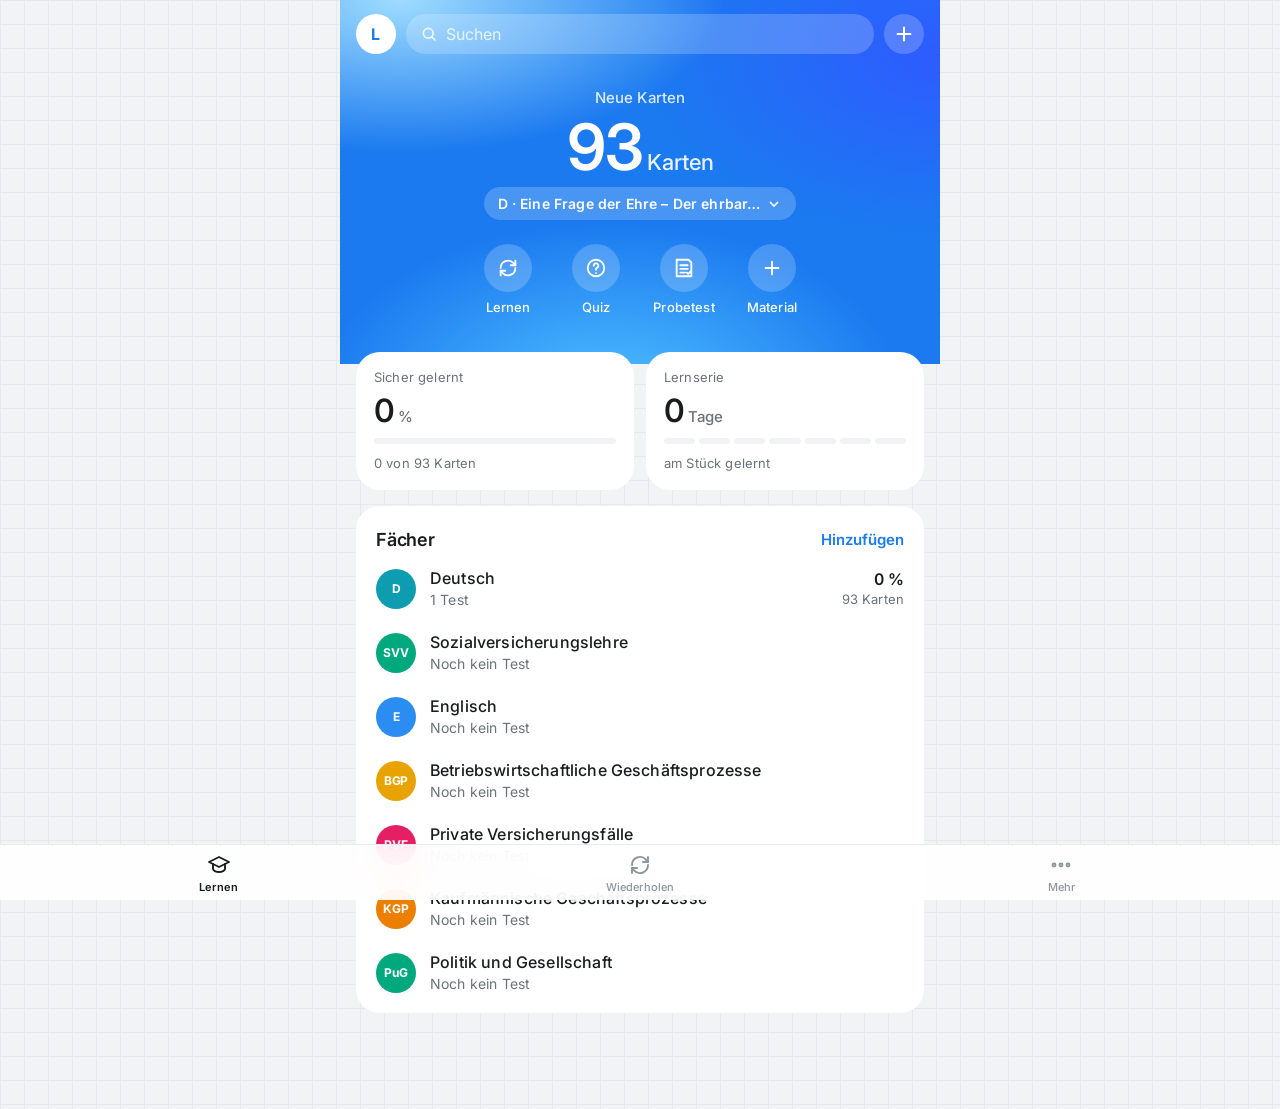
==== commit 7b9950a9: "Design im Fintech-Stil (Revolut-Analyse aus awesome-design-md) Verlaufs-Kopf mit großer Zahl und run" ====
--- a/handy/index.html
+++ b/handy/index.html
@@ -3,7 +3,7 @@
 <head>
 <meta charset="utf-8">
 <meta name="viewport" content="width=device-width, initial-scale=1, viewport-fit=cover">
-<meta name="theme-color" content="#F2F4F7">
+<meta name="theme-color" content="#1B7AF0">
 <meta name="apple-mobile-web-app-capable" content="yes">
 <meta name="apple-mobile-web-app-status-bar-style" content="default">
 <meta name="apple-mobile-web-app-title" content="LernApp">
@@ -14,6 +14,9 @@
 <body>
 <script>window.LERNAPP_BASE = '../';</script>
 <title>LernApp</title>
+<link rel="preconnect" href="https://fonts.googleapis.com">
+<link rel="preconnect" href="https://fonts.gstatic.com" crossorigin>
+<link href="https://fonts.googleapis.com/css2?family=Inter:wght@400;500;600;700&display=swap" rel="stylesheet">
 <style>
 /* LernApp – Collegeblock & Textmarker */
 :root {
@@ -382,68 +385,61 @@
 .face { overflow-y: auto; align-content: safe center; overscroll-behavior: contain; }
 .face .back-text.long { font-size: 1rem; text-align: left; line-height: 1.55; }
 
-/* LernApp – Design-System
-   Grundlage: Apple Human Interface Guidelines + Refactoring UI (Referenzen im Ordner design-referenzen).
-   Idee: Aufbau wie eine native iPhone-App (große Titel, gruppierte Listen, farbige Icons, Tab-Leiste mit Unschärfe),
-   dazu ein Schulheft-Detail: Karopapier im Hintergrund und eine echte Karteikarte als einziges lautes Element.
-   Abstände nur aus der Skala 4/8/12/16/24/32/48, Schrift = Systemschrift (auf dem iPhone SF Pro). */
+/* LernApp – Design im Stil einer Fintech-App (Referenz: design-referenzen/awesome-design-md/design-md/revolut/DESIGN.md)
+   Verlaufs-Kopf mit großer Zahl, runde Aktions-Knöpfe, weiße Karten (Radius 24, keine Schatten),
+   Pill-Buttons, Inter mit enger Laufweite bei Zahlen. Akzent Hellblau, dezentes Karopapier unten. */
 :root {
-  /* Flächen */
-  --bg: #F2F4F7;            /* gruppierter Hintergrund, leicht bläulich */
-  --karo: #E3E8EF;          /* Karolinien */
-  --cell: #FFFFFF;
-  --fill: rgba(118, 128, 150, .12);   /* Suchfeld, Segment-Hintergrund */
-  --sep: rgba(60, 66, 87, .16);       /* Haarlinie */
-  /* Text */
-  --label: #10131A;
-  --label-2: #5E6577;
-  --label-3: #8B92A3;
-  /* Akzent Hellblau + Zustände */
-  --accent: #1C86E0;
-  --accent-press: #1570BF;
-  --accent-tint: #E5F1FC;
+  --bg: #F2F3F5;
+  --karo: #E5E8ED;
+  --card: #FFFFFF;
+  --soft: #F1F2F4;
+  --hair: #E8EAEE;
+  --ink: #191C1F;
+  --mute: #6B717C;
+  --stone: #8D969E;
+  --accent: #1A7BEF;
+  --accent-press: #1366CC;
+  --accent-soft: #E6F1FE;
   --on-accent: #FFFFFF;
-  --green: #1E9E57; --green-tint: #E3F5EA;
-  --red: #D93A3F;   --red-tint: #FDEBEC;
+  --green: #00A87E; --green-soft: #E2F6EF;
+  --red: #E23B4A;   --red-soft: #FDECEE;
   --star: #F2A100;
-  /* Fach- und Modus-Icons */
-  --i-blau: #2E90E8; --i-gruen: #2BA84A; --i-gelb: #E8A300; --i-pink: #E2457F; --i-orange: #F07C1E; --i-lila: #5C6BD6; --i-grau: #8A93A6; --i-rot: #E5484D;
-  /* Karteikarte */
-  --card-paper: #FFFFFF; --card-line: #CFE0F5; --card-red: #E5484D;
-  --shadow-1: 0 1px 2px rgba(16, 19, 26, .06);
-  --shadow-2: 0 1px 2px rgba(16, 19, 26, .06), 0 8px 24px -8px rgba(16, 19, 26, .16);
-  --r-cell: 12px; --r-card: 16px; --r-btn: 12px;
-  --font: -apple-system, BlinkMacSystemFont, "SF Pro Text", "Segoe UI Variable Text", "Segoe UI", Roboto, "Helvetica Neue", Arial, sans-serif;
-  --font-display: -apple-system, BlinkMacSystemFont, "SF Pro Display", "Segoe UI Variable Display", "Segoe UI", Roboto, "Helvetica Neue", Arial, sans-serif;
-
-  /* Alte Namen aus app.css auf das neue System abbilden (Lern-Bildschirme, PC-Teile) */
-  --paper: var(--bg); --sheet: var(--cell); --grid: var(--fill); --rule: var(--sep);
-  --ink: var(--label); --ink-2: var(--label-2); --ink-3: var(--label-3);
-  --blue: var(--accent); --blue-press: var(--accent-press); --ok: var(--green);
-  --font-ui: var(--font-display); --font-body: var(--font);
-  --radius-s: 10px; --radius-m: 12px; --shadow: var(--shadow-1);
-  --m-gelb: #FFE066; --m-gruen: #9BE7B4; --m-pink: #FFB1CF; --m-blau: #A9D3FA; --m-orange: #FFC48A; --m-lila: #A9D3FA;
-  --mark-a: .7;
+  --hero: radial-gradient(90% 70% at 10% 0%, #9EDCFF 0%, rgba(158,220,255,0) 60%),
+          radial-gradient(80% 80% at 100% 15%, #2E5BFF 0%, rgba(46,91,255,0) 62%),
+          radial-gradient(70% 70% at 45% 110%, #4FC0FF 0%, rgba(79,192,255,0) 70%),
+          #1B7AF0;
+  --hero-ink: #FFFFFF;
+  --glass: rgba(255, 255, 255, .2);
+  --glass-strong: rgba(255, 255, 255, .28);
+  --t-blau: #2B8CF2; --t-gruen: #00A87E; --t-gelb: #E8A300; --t-pink: #E61E63; --t-orange: #EC7E00; --t-lila: #0E9DB0; --t-grau: #8D969E; --t-rot: #E23B4A;
+  --r-card: 24px; --r-row: 16px;
+  --font: 'Inter', -apple-system, BlinkMacSystemFont, 'Segoe UI', Roboto, sans-serif;
+
+  /* alte Namen (app.css, Lern-Bildschirme) */
+  --paper: var(--bg); --sheet: var(--card); --grid: var(--soft); --rule: var(--hair);
+  --ink-2: var(--mute); --ink-3: var(--stone); --label: var(--ink); --label-2: var(--mute); --label-3: var(--stone);
+  --blue: var(--accent); --blue-press: var(--accent-press); --ok: var(--green); --cell: var(--card); --fill: var(--soft); --sep: var(--hair);
+  --font-ui: var(--font); --font-body: var(--font); --font-display: var(--font);
+  --radius-s: 12px; --radius-m: 16px; --shadow: none;
+  --m-gelb: #FFE066; --m-gruen: #9BE7C9; --m-pink: #FFB1CF; --m-blau: #A9D3FA; --m-orange: #FFC48A; --m-lila: #A9D3FA; --mark-a: .7;
 }
 @media (prefers-color-scheme: dark) {
   :root:not([data-theme="light"]) {
-    --bg: #000000; --karo: #12161D; --cell: #1C1C1E; --fill: rgba(118, 118, 128, .24); --sep: rgba(84, 84, 88, .55);
-    --label: #F5F6F8; --label-2: #A1A6B3; --label-3: #6E7482;
-    --accent: #4DA8F5; --accent-press: #74BBF8; --accent-tint: #13283D; --on-accent: #04121F;
-    --green: #34C46A; --green-tint: #12291B; --red: #FF5A5F; --red-tint: #33171A;
-    --card-paper: #1F2024; --card-line: #26364A;
-    --shadow-1: none; --shadow-2: 0 0 0 1px rgba(255,255,255,.06);
+    --bg: #000000; --karo: #0E1116; --card: #16181A; --soft: #222428; --hair: rgba(255,255,255,.08);
+    --ink: #FFFFFF; --mute: rgba(255,255,255,.66); --stone: rgba(255,255,255,.45);
+    --accent: #4DA3FF; --accent-press: #78B8FF; --accent-soft: #10243D; --on-accent: #001326;
+    --green-soft: #0C2A22; --red-soft: #2E1215;
+    --hero: radial-gradient(90% 70% at 10% 0%, #2A6FD6 0%, rgba(42,111,214,0) 60%), radial-gradient(80% 80% at 100% 15%, #1B2E9E 0%, rgba(27,46,158,0) 62%), radial-gradient(70% 70% at 45% 110%, #0E6AB0 0%, rgba(14,106,176,0) 70%), #0B2F6E;
     --mark-a: .4;
     color-scheme: dark;
   }
 }
 :root[data-theme="dark"] {
-  --bg: #000000; --karo: #12161D; --cell: #1C1C1E; --fill: rgba(118, 118, 128, .24); --sep: rgba(84, 84, 88, .55);
-  --label: #F5F6F8; --label-2: #A1A6B3; --label-3: #6E7482;
-  --accent: #4DA8F5; --accent-press: #74BBF8; --accent-tint: #13283D; --on-accent: #04121F;
-  --green: #34C46A; --green-tint: #12291B; --red: #FF5A5F; --red-tint: #33171A;
-  --card-paper: #1F2024; --card-line: #26364A;
-  --shadow-1: none; --shadow-2: 0 0 0 1px rgba(255,255,255,.06);
+  --bg: #000000; --karo: #0E1116; --card: #16181A; --soft: #222428; --hair: rgba(255,255,255,.08);
+  --ink: #FFFFFF; --mute: rgba(255,255,255,.66); --stone: rgba(255,255,255,.45);
+  --accent: #4DA3FF; --accent-press: #78B8FF; --accent-soft: #10243D; --on-accent: #001326;
+  --green-soft: #0C2A22; --red-soft: #2E1215;
+  --hero: radial-gradient(90% 70% at 10% 0%, #2A6FD6 0%, rgba(42,111,214,0) 60%), radial-gradient(80% 80% at 100% 15%, #1B2E9E 0%, rgba(27,46,158,0) 62%), radial-gradient(70% 70% at 45% 110%, #0E6AB0 0%, rgba(14,106,176,0) 70%), #0B2F6E;
   --mark-a: .4;
   color-scheme: dark;
 }
@@ -451,346 +447,309 @@
 /* ---------- Grundlagen ---------- */
 html, body { min-height: 100%; }
 body {
-  margin: 0; color: var(--label); font: 400 17px/1.4 var(--font); letter-spacing: -.01em;
+  margin: 0; color: var(--ink); font: 400 16px/1.5 var(--font); letter-spacing: .01em;
   background-color: var(--bg);
   background-image: linear-gradient(var(--karo) 1px, transparent 1px), linear-gradient(90deg, var(--karo) 1px, transparent 1px);
   background-size: 24px 24px;
   -webkit-font-smoothing: antialiased; -webkit-tap-highlight-color: transparent;
 }
-h1, h2, h3 { font-family: var(--font-display); margin: 0; }
+h1, h2, h3 { margin: 0; font-family: var(--font); letter-spacing: -.02em; }
 p { margin: 0; }
 a { color: var(--accent); }
-:focus-visible { outline: 3px solid var(--accent); outline-offset: 2px; border-radius: 6px; }
-.muted, .small.muted { color: var(--label-2); }
-.small { font-size: 15px; }
+:focus-visible { outline: 3px solid var(--accent); outline-offset: 2px; border-radius: 8px; }
+.muted { color: var(--mute); }
+.small { font-size: 14px; }
 .link { color: var(--accent); }
-
-#main {
-  max-width: 600px; margin: 0 auto;
-  padding: 0 16px calc(96px + env(safe-area-inset-bottom, 0px));
-  display: grid; gap: 24px; align-content: start;
-}
+#main { max-width: 600px; margin: 0 auto; padding: 0 16px calc(96px + env(safe-area-inset-bottom, 0px)); display: grid; gap: 16px; align-content: start; }
 body.in-session #main { padding-top: 12px; padding-bottom: 32px; }
-.stack-l { display: grid; gap: 24px; }
-
-/* ---------- Navigationsleiste & große Titel ---------- */
-.navbar {
-  position: sticky; top: 0; z-index: 20; margin: 0 -16px;
-  display: grid; grid-template-columns: 1fr auto 1fr; align-items: center; gap: 8px;
-  min-height: 44px; padding: calc(4px + env(safe-area-inset-top, 0px)) 8px 4px;
-  background: transparent; transition: background .2s, box-shadow .2s;
-}
-body.scrolled .navbar { background: color-mix(in srgb, var(--bg) 78%, transparent); backdrop-filter: saturate(180%) blur(20px); -webkit-backdrop-filter: saturate(180%) blur(20px); box-shadow: 0 .5px 0 var(--sep); }
-.nav-title { font: 600 17px var(--font); opacity: 0; transition: opacity .2s; white-space: nowrap; overflow: hidden; text-overflow: ellipsis; max-width: 56vw; text-align: center; }
-body.scrolled .nav-title { opacity: 1; }
-.nav-back { display: inline-flex; align-items: center; gap: 2px; min-height: 44px; padding-right: 8px; color: var(--accent); text-decoration: none; font-size: 17px; justify-self: start; min-width: 0; }
-.nav-back span { white-space: nowrap; overflow: hidden; text-overflow: ellipsis; max-width: 32vw; }
-.nav-back svg, .nav-btn svg { width: 24px; height: 24px; fill: none; stroke: currentColor; stroke-width: 2.2; stroke-linecap: round; stroke-linejoin: round; flex: none; }
-.nav-actions { justify-self: end; display: flex; gap: 4px; }
-.nav-btn { width: 44px; height: 44px; display: grid; place-items: center; border: 0; background: none; color: var(--accent); border-radius: 22px; cursor: pointer; }
-.nav-btn:active { background: var(--fill); }
-.page-head { display: grid; gap: 2px; margin-top: -12px; }
-.eyebrow { display: flex; align-items: center; gap: 6px; font: 600 13px var(--font); color: var(--label-2); letter-spacing: 0; }
-.large-title { font: 700 34px/1.12 var(--font-display); letter-spacing: -.025em; text-wrap: balance; overflow-wrap: anywhere; hyphens: auto; }
-.subject-head { grid-template-columns: auto 1fr; align-items: center; gap: 12px; }
-
-/* ---------- Gruppierte Listen ---------- */
-.group { display: grid; gap: 8px; }
-.group-title { font: 700 20px var(--font-display); letter-spacing: -.02em; padding: 0 4px; }
-.group-foot { font-size: 13px; line-height: 1.4; color: var(--label-2); padding: 0 16px; }
-.cells { background: var(--cell); border-radius: var(--r-cell); overflow: hidden; box-shadow: var(--shadow-1); }
-.cell {
-  position: relative; display: flex; align-items: center; gap: 12px; width: 100%;
-  min-height: 52px; padding: 10px 16px; border: 0; background: none; text-align: left; font: inherit; color: inherit;
-  text-decoration: none; cursor: pointer;
-}
-.cells > .cell + .cell::before, .cells > .cell + details.cell::before, .cells > details.cell + .cell::before, .cells > details + details::before {
-  content: ''; position: absolute; top: 0; right: 0; left: 16px; height: .5px; background: var(--sep);
-}
-.cells > .cell:has(.app-ico) + .cell::before { left: 60px; }
-.cell:active:not(.plainrow) { background: var(--fill); }
-.cell.disabled { opacity: .4; pointer-events: none; }
-.cell-txt { display: grid; gap: 2px; min-width: 0; flex: 1; }
-.cell-title { font-size: 17px; line-height: 1.3; overflow-wrap: anywhere; hyphens: auto; }
-.cell-sub { font-size: 14px; line-height: 1.35; color: var(--label-2); overflow-wrap: anywhere; }
-.cell-sub.clamp { display: -webkit-box; -webkit-line-clamp: 2; -webkit-box-orient: vertical; overflow: hidden; }
-.cell-right { flex: none; font-size: 15px; color: var(--label-2); font-variant-numeric: tabular-nums; }
-.chev { width: 16px; height: 16px; flex: none; fill: none; stroke: var(--label-3); stroke-width: 2.4; stroke-linecap: round; stroke-linejoin: round; margin-right: -4px; }
-.cell.strong .cell-title { font-weight: 600; }
-.cell.danger .cell-title { color: var(--red); }
-.cell.plainrow { cursor: default; }
-.due-tag { font: 600 13px var(--font); color: var(--accent); background: var(--accent-tint); padding: 3px 8px; border-radius: 6px; white-space: nowrap; }
-.empty-note { color: var(--label-2); text-align: center; padding: 24px 16px; }
-.empty { display: grid; gap: 12px; justify-items: center; text-align: center; padding: 32px 16px; color: var(--label-2); }
-.empty-title { font: 600 20px var(--font-display); color: var(--label); }
-.empty .btn { width: 100%; max-width: 360px; }
-
-/* Aufklappbare Zeile (Kommt im Test dran) */
-details.cell { display: block; padding: 0; min-height: 0; }
-details.cell summary { list-style: none; display: flex; align-items: center; gap: 12px; padding: 12px 16px; min-height: 52px; cursor: pointer; }
-details.cell summary::-webkit-details-marker { display: none; }
-details.cell .cell-right { color: var(--accent); font-size: 15px; }
-details.cell[open] .cell-right { color: var(--label-3); }
-details.cell .cell-title { font-weight: 600; }
-.star { color: var(--star); font-size: 17px; flex: none; }
-.disclose-body { padding: 0 16px 16px 45px; color: var(--label-2); font-size: 15px; line-height: 1.55; }
-
-/* ---------- Icons ---------- */
-.app-ico {
-  --c: var(--i-blau);
-  width: 32px; height: 32px; flex: none; display: grid; place-items: center; border-radius: 8px;
-  background: var(--c); color: #fff; font: 700 11px/1 var(--font); letter-spacing: -.02em;
-}
-.app-ico svg { width: 20px; height: 20px; fill: none; stroke: currentColor; stroke-width: 2; stroke-linecap: round; stroke-linejoin: round; }
-.app-ico[data-tone="gruen"] { --c: var(--i-gruen); } .app-ico[data-tone="gelb"] { --c: var(--i-gelb); }
-.app-ico[data-tone="pink"] { --c: var(--i-pink); } .app-ico[data-tone="orange"] { --c: var(--i-orange); }
-.app-ico[data-tone="lila"] { --c: var(--i-lila); } .app-ico[data-tone="grau"] { --c: var(--i-grau); } .app-ico[data-tone="rot"] { --c: var(--i-rot); }
-.app-ico.add { background: none; color: var(--accent); }
-.app-ico.add svg { width: 22px; height: 22px; stroke-width: 2.4; }
-.app-ico.xs { width: 20px; height: 20px; border-radius: 5px; font-size: 8px; }
-.app-ico.lg { width: 52px; height: 52px; border-radius: 13px; font-size: 16px; }
+.stack-l { display: grid; gap: 16px; }
+.empty-note { color: var(--mute); text-align: center; padding: 24px 16px; }
+
+/* ---------- Verlaufs-Kopf ---------- */
+.rv-hero {
+  margin: 0 -16px; padding: calc(12px + env(safe-area-inset-top, 0px)) 16px 48px;
+  background: var(--hero); color: var(--hero-ink);
+  display: grid; gap: 24px;
+}
+.rv-hero.small { gap: 20px; padding-bottom: 44px; }
+.rv-top { display: grid; grid-template-columns: auto 1fr auto; align-items: center; gap: 10px; min-height: 44px; }
+.rv-avatar { width: 40px; height: 40px; border-radius: 50%; display: grid; place-items: center; background: #fff; color: var(--accent); font: 700 16px var(--font); }
+.rv-search { display: flex; align-items: center; gap: 8px; height: 40px; padding: 0 14px; border-radius: 999px; background: var(--glass); color: rgba(255,255,255,.85); }
+.rv-search svg { width: 18px; height: 18px; fill: none; stroke: currentColor; stroke-width: 2.2; stroke-linecap: round; flex: none; }
+.rv-search input { flex: 1; min-width: 0; height: 100%; border: 0 !important; padding: 0 !important; background: none !important; color: #fff; font: 500 15px var(--font); outline: none; box-shadow: none !important; }
+.rv-search input::placeholder { color: rgba(255,255,255,.8); }
+.rv-icon-btn { width: 40px; height: 40px; display: grid; place-items: center; border-radius: 50%; border: 0; background: var(--glass); color: #fff; cursor: pointer; text-decoration: none; flex: none; }
+.rv-icon-btn svg { width: 22px; height: 22px; fill: none; stroke: currentColor; stroke-width: 2.2; stroke-linecap: round; stroke-linejoin: round; }
+.rv-icon-btn:active { background: var(--glass-strong); }
+.rv-top-title { text-align: center; font: 600 16px var(--font); white-space: nowrap; overflow: hidden; text-overflow: ellipsis; }
+.rv-figure { display: grid; justify-items: center; gap: 8px; text-align: center; padding-top: 8px; }
+.rv-label { font: 500 15px var(--font); color: rgba(255,255,255,.85); max-width: 100%; overflow: hidden; text-overflow: ellipsis; white-space: nowrap; }
+.rv-big { font: 600 64px/1 var(--font); letter-spacing: -.05em; font-variant-numeric: tabular-nums; }
+.rv-hero.small .rv-big { font-size: 56px; }
+.rv-unit { font-size: 22px; font-weight: 500; letter-spacing: -.01em; margin-left: 6px; opacity: .9; }
+.rv-chip { display: inline-flex; align-items: center; gap: 6px; max-width: 100%; padding: 8px 14px; border-radius: 999px; background: var(--glass); color: #fff; font: 600 14px var(--font); text-decoration: none; white-space: nowrap; overflow: hidden; text-overflow: ellipsis; }
+.rv-chip svg { width: 16px; height: 16px; fill: none; stroke: currentColor; stroke-width: 2.4; flex: none; }
+.rv-actions { display: flex; justify-content: center; gap: 12px; }
+.rv-action { display: grid; justify-items: center; gap: 8px; width: 76px; border: 0; background: none; color: #fff; text-decoration: none; font: 500 13px/1.2 var(--font); cursor: pointer; text-align: center; }
+.rv-action-ico { width: 48px; height: 48px; border-radius: 50%; display: grid; place-items: center; background: var(--glass); transition: background .15s, transform .1s; }
+.rv-action-ico svg { width: 22px; height: 22px; fill: none; stroke: currentColor; stroke-width: 2; stroke-linecap: round; stroke-linejoin: round; }
+.rv-action:active .rv-action-ico { background: var(--glass-strong); transform: scale(.94); }
+
+/* Inhalt rutscht über den Kopf */
+.rv-body { margin-top: -28px; position: relative; display: grid; gap: 16px; }
+
+/* ---------- Karten ---------- */
+.rv-card { background: var(--card); border-radius: var(--r-card); padding: 8px 0; }
+.rv-card-head { display: flex; justify-content: space-between; align-items: center; padding: 12px 20px 4px; }
+.rv-card-head h2 { font: 600 18px var(--font); letter-spacing: -.01em; }
+.rv-link { border: 0; background: none; color: var(--accent); font: 600 15px var(--font); cursor: pointer; padding: 4px 0; }
+.rv-rows { display: grid; }
+.rv-row {
+  display: flex; align-items: center; gap: 14px; width: 100%; min-height: 64px; padding: 10px 20px;
+  border: 0; background: none; color: var(--ink); text-decoration: none; text-align: left; font: inherit; cursor: pointer;
+}
+.rv-row:active { background: var(--soft); }
+.rv-row.disabled { opacity: .4; pointer-events: none; }
+.rv-row.danger .row-title { color: var(--red); }
+.row-txt { display: grid; gap: 1px; min-width: 0; flex: 1; }
+.row-title { font: 500 16px/1.35 var(--font); overflow-wrap: anywhere; hyphens: auto; }
+.row-sub { font: 400 14px/1.4 var(--font); color: var(--mute); overflow-wrap: anywhere; }
+.row-sub.clamp { display: -webkit-box; -webkit-line-clamp: 2; -webkit-box-orient: vertical; overflow: hidden; }
+.row-right { display: grid; justify-items: end; gap: 1px; flex: none; text-align: right; }
+.row-right b { font: 600 16px var(--font); font-variant-numeric: tabular-nums; }
+.row-right small { font-size: 13px; color: var(--mute); }
+.chev { width: 18px; height: 18px; flex: none; fill: none; stroke: var(--stone); stroke-width: 2.2; stroke-linecap: round; stroke-linejoin: round; }
+.rv-foot { padding: 4px 20px 12px; font-size: 13px; color: var(--mute); }
+.rv-card.empty { padding: 32px 24px; display: grid; gap: 10px; justify-items: center; text-align: center; color: var(--mute); }
+.empty-title { font: 600 20px var(--font); color: var(--ink); letter-spacing: -.02em; }
+.rv-card.empty .btn { width: 100%; max-width: 320px; margin-top: 8px; }
+.rv-plain-head { padding: calc(16px + env(safe-area-inset-top, 0px)) 4px 0; }
+.rv-plain-head h1 { font: 600 34px/1.1 var(--font); letter-spacing: -.04em; }
+
+/* Runde Icons */
+.dot-ico { --c: var(--t-blau); width: 40px; height: 40px; flex: none; border-radius: 50%; display: grid; place-items: center; background: var(--c); color: #fff; font: 700 12px/1 var(--font); letter-spacing: -.02em; }
+.dot-ico svg { width: 20px; height: 20px; fill: none; stroke: currentColor; stroke-width: 2; stroke-linecap: round; stroke-linejoin: round; }
+.dot-ico[data-tone="gruen"] { --c: var(--t-gruen); } .dot-ico[data-tone="gelb"] { --c: var(--t-gelb); } .dot-ico[data-tone="pink"] { --c: var(--t-pink); }
+.dot-ico[data-tone="orange"] { --c: var(--t-orange); } .dot-ico[data-tone="lila"] { --c: var(--t-lila); } .dot-ico[data-tone="grau"] { --c: var(--t-grau); } .dot-ico[data-tone="rot"] { --c: var(--t-rot); }
+.dot-ico.add { background: var(--accent-soft); color: var(--accent); }
+.dot-ico.lg { width: 56px; height: 56px; font-size: 16px; }
+
+/* Kennzahl-Kacheln */
+.rv-tiles { display: grid; grid-template-columns: 1fr 1fr; gap: 12px; }
+.rv-tile { display: grid; gap: 6px; align-content: start; padding: 16px 18px; border-radius: var(--r-card); background: var(--card); color: var(--ink); text-decoration: none; }
+.rv-tile small { font-size: 13px; color: var(--mute); }
+.rv-tile b { font: 600 32px/1.1 var(--font); letter-spacing: -.04em; font-variant-numeric: tabular-nums; }
+.rv-tile b span { font-size: 15px; font-weight: 500; letter-spacing: 0; margin-left: 4px; color: var(--mute); }
+.rv-meter { height: 6px; border-radius: 3px; background: var(--soft); overflow: hidden; margin: 4px 0; }
+.rv-meter i { display: block; height: 100%; border-radius: inherit; background: var(--accent); }
+.rv-days { display: flex; gap: 4px; margin: 4px 0; }
+.rv-days i { flex: 1; height: 6px; border-radius: 3px; background: var(--soft); }
+.rv-days i.on { background: var(--green); }
+
+/* Reiter als Pills */
+.rv-pills { display: flex; gap: 8px; overflow-x: auto; scrollbar-width: none; margin: 0 -16px; padding: 0 16px; }
+.rv-pills a, .rv-pills button { flex: none; padding: 9px 16px; border-radius: 999px; border: 0; background: var(--card); color: var(--ink); text-decoration: none; font: 600 14px var(--font); cursor: pointer; }
+.rv-pills [aria-current="page"] { background: var(--ink); color: var(--card); }
+.rv-pill { flex: none; padding: 6px 12px; border-radius: 999px; background: var(--soft); color: var(--ink); font: 600 13px var(--font); }
+details.rv-row { display: block; padding: 0; min-height: 0; }
+details.rv-row summary { list-style: none; display: flex; align-items: center; gap: 14px; padding: 10px 20px; min-height: 64px; cursor: pointer; }
+details.rv-row summary::-webkit-details-marker { display: none; }
+details.rv-row[open] .rv-pill { background: var(--ink); color: var(--card); }
+details.rv-row .dot-ico { font-size: 18px; }
+.disclose-body { padding: 0 20px 16px 74px; color: var(--mute); font-size: 15px; line-height: 1.55; }
 
 /* ---------- Knöpfe ---------- */
 .btn {
-  display: inline-flex; align-items: center; justify-content: center; gap: 8px;
-  min-height: 44px; padding: 10px 16px; border-radius: var(--r-btn); border: 0;
-  background: var(--fill); color: var(--accent); font: 600 17px var(--font); text-decoration: none; cursor: pointer; box-shadow: none;
-  transition: transform .1s, background .15s;
-}
-.btn:hover { background: var(--fill); }
-.btn:active { transform: scale(.98); box-shadow: none; }
+  display: inline-flex; align-items: center; justify-content: center; gap: 8px; min-height: 48px; padding: 12px 24px;
+  border: 0; border-radius: 999px; background: var(--soft); color: var(--ink); font: 600 16px var(--font); letter-spacing: .01em;
+  text-decoration: none; cursor: pointer; box-shadow: none !important; transition: transform .1s, background .15s;
+}
+.btn:hover { background: var(--soft); }
+.btn:active { transform: scale(.98); }
 .btn.primary { background: var(--accent); color: var(--on-accent); }
 .btn.primary:hover { background: var(--accent); filter: none; }
 .btn.primary:active { background: var(--accent-press); }
-.btn.ghost, .btn.plain { background: none; padding-inline: 8px; }
-.btn.danger { background: var(--red-tint); color: var(--red); border: 0; box-shadow: none; }
-.btn.big { min-height: 50px; width: 100%; }
-.btn.small { min-height: 34px; padding: 6px 12px; font-size: 15px; }
-.btn svg { width: 18px; height: 18px; fill: none; stroke: currentColor; stroke-width: 2; }
+.btn.ghost, .btn.plain { background: none; padding-inline: 10px; color: var(--accent); }
+.btn.danger { background: var(--red-soft); color: var(--red); border: 0; }
+.btn.big { min-height: 52px; width: 100%; }
+.btn.small { min-height: 36px; padding: 6px 16px; font-size: 14px; }
+.btn svg { width: 18px; height: 18px; fill: none; stroke: currentColor; stroke-width: 2.2; }
+.btn:disabled { opacity: .4; }
 .danger-text { color: var(--red) !important; }
-.btn:disabled { opacity: .4; }
-
-/* ---------- Suchfeld & Segment-Steuerung ---------- */
-.search { display: flex; align-items: center; gap: 6px; height: 40px; padding: 0 10px; border-radius: 10px; background: var(--fill); color: var(--label-2); }
-.search svg { width: 18px; height: 18px; fill: none; stroke: currentColor; stroke-width: 2.2; stroke-linecap: round; flex: none; }
-.search input { flex: 1; min-width: 0; height: 100%; border: 0 !important; padding: 0 !important; background: none !important; font: 17px var(--font); color: var(--label); box-shadow: none !important; outline: none; }
-.search input::placeholder { color: var(--label-2); }
-.seg { display: flex; padding: 2px; border-radius: 9px; background: var(--fill); overflow-x: auto; scrollbar-width: none; }
-.seg > a, .seg > button { flex: 1 0 auto; min-height: 32px; padding: 6px 12px; border: 0; border-radius: 7px; background: none; text-align: center; text-decoration: none; color: var(--label); font: 500 14px var(--font); cursor: pointer; white-space: nowrap; }
-.seg > [aria-current="page"] { background: var(--cell); font-weight: 600; box-shadow: 0 3px 8px rgba(0,0,0,.1), 0 0 0 .5px rgba(0,0,0,.04); }
-.seg.full { width: 100%; }
-
-/* ---------- Karteikarte (Hauptelement) ---------- */
-.index-card {
-  position: relative; border-radius: 6px; background: var(--card-paper); box-shadow: var(--shadow-2);
-  background-image: repeating-linear-gradient(to bottom, transparent 0 31px, var(--card-line) 31px 32px);
-  background-position: 0 52px; background-size: 100% calc(100% - 52px); background-repeat: no-repeat;
-  overflow: hidden;
-}
-.index-card::before { content: ''; position: absolute; left: 0; right: 0; top: 46px; height: 2px; background: var(--card-red); opacity: .85; }
-.ic-head { display: flex; justify-content: space-between; align-items: center; gap: 12px; height: 46px; padding: 0 16px; font: 600 13px var(--font); color: var(--label-2); }
-.ic-date { color: var(--card-red); font-weight: 700; }
-.ic-body { display: grid; gap: 16px; padding: 16px 16px 16px; }
-.ic-title { font: 700 24px/1.25 var(--font-display); letter-spacing: -.02em; color: var(--label); text-decoration: none; text-wrap: balance; }
-.ic-meta { color: var(--label-2); font-size: 15px; }
-.ic-progress { display: grid; grid-template-columns: 1fr auto; gap: 12px; align-items: center; font-size: 13px; color: var(--label-2); font-variant-numeric: tabular-nums; }
-.meter { height: 6px; border-radius: 3px; background: var(--fill); overflow: hidden; }
-.meter i { display: block; height: 100%; border-radius: inherit; background: var(--green); }
-.meter i.indet { width: 35%; background: var(--accent); animation: indet 1.1s ease-in-out infinite alternate; }
-@keyframes indet { from { margin-left: 0; } to { margin-left: 65%; } }
-
-/* Kennzahlen-Zeile */
-.stats { display: grid; grid-template-columns: repeat(3, 1fr); background: var(--cell); border-radius: var(--r-cell); box-shadow: var(--shadow-1); text-decoration: none; color: var(--label); }
-.stats > span { display: grid; gap: 2px; padding: 12px 16px; }
-.stats > span + span { border-left: .5px solid var(--sep); }
-.stats b { font: 700 22px var(--font-display); font-variant-numeric: tabular-nums; letter-spacing: -.02em; }
-.stats small { font-size: 13px; color: var(--label-2); }
-
-/* Testkopf */
-.test-head { display: grid; gap: 12px; margin-top: -12px; }
-.test-head .large-title { font-size: 30px; }
-.ic-progress.wide { grid-template-columns: 1fr auto; }
-
-/* ---------- Material, Karten, Spickzettel ---------- */
-.progress-card { display: grid; gap: 6px; padding: 16px; border-radius: var(--r-cell); background: var(--cell); }
-.card-cell { align-items: flex-start; }
-.starbtn { flex: none; width: 44px; height: 44px; margin: -8px -12px -8px 0; border: 0; background: none; font-size: 22px; line-height: 1; color: var(--label-3); cursor: pointer; }
-.starbtn.on { color: var(--star); }
-.terms { display: flex; flex-wrap: wrap; gap: 8px; }
-.term { padding: 6px 10px; border-radius: 8px; background: var(--cell); font-size: 15px; box-shadow: var(--shadow-1); }
-.sheet-paper { margin: 0; padding: 16px 16px 16px 40px; background: var(--cell); border-radius: var(--r-cell); display: grid; gap: 12px; line-height: 1.55; font-size: 16px; box-shadow: var(--shadow-1); }
-.mk { --c: var(--m-gelb); background: linear-gradient(transparent 55%, color-mix(in srgb, var(--c) calc(var(--mark-a) * 100%), transparent) 55%); padding: 0 1px; border-radius: 0; }
-.reader-text { display: grid; gap: 12px; line-height: 1.6; font-size: 16px; }
+.btn.know { background: var(--green-soft); color: var(--green); border: 0; }
+.btn.dont { background: var(--red-soft); color: var(--red); border: 0; }
 
 /* ---------- Formulare ---------- */
-label.field { display: grid; gap: 6px; font: 600 13px var(--font); color: var(--label-2); }
+label.field { display: grid; gap: 6px; font: 500 13px var(--font); color: var(--mute); }
 input[type="text"], input[type="date"], input[type="number"], input[type="search"], textarea, select {
-  width: 100%; padding: 12px; border-radius: 10px; border: 0; background: var(--fill); color: var(--label); font: 17px var(--font); box-shadow: none;
+  width: 100%; min-height: 52px; padding: 14px 16px; border-radius: 12px; border: 0; background: var(--card); color: var(--ink); font: 16px var(--font); box-shadow: none;
 }
 input:focus, textarea:focus, select:focus { outline: 2px solid var(--accent); outline-offset: 0; box-shadow: none; }
-textarea { min-height: 120px; resize: vertical; line-height: 1.45; }
+textarea { min-height: 120px; resize: vertical; line-height: 1.5; }
 .swatches { display: flex; gap: 12px; flex-wrap: wrap; }
 .swatches label { position: relative; cursor: pointer; }
 .swatches input { position: absolute; opacity: 0; }
-.swatches .app-ico { width: 36px; height: 36px; border-radius: 10px; }
-.swatches input:checked + .app-ico { box-shadow: 0 0 0 2px var(--cell), 0 0 0 4px var(--label); }
-.chip { border: 0; background: var(--fill); border-radius: 8px; padding: 6px 12px; min-height: 34px; font: 500 14px var(--font); color: var(--label); cursor: pointer; }
-.chip[aria-pressed="true"] { background: var(--accent); color: var(--on-accent); }
+.swatches .dot-ico { width: 36px; height: 36px; }
+.swatches input:checked + .dot-ico { box-shadow: 0 0 0 3px var(--bg), 0 0 0 5px var(--ink); }
+.chip { border: 0; background: var(--card); border-radius: 999px; padding: 8px 14px; min-height: 36px; font: 600 14px var(--font); color: var(--ink); cursor: pointer; }
+.chip[aria-pressed="true"] { background: var(--ink); color: var(--card); }
 .row { display: flex; gap: 8px; flex-wrap: wrap; align-items: center; }
 .row.end { justify-content: flex-end; }
 .stack { display: grid; gap: 16px; }
-
-/* ---------- Sheets (unteres Blatt) ---------- */
-#sheet, #dialog {
-  border: 0; padding: 8px 16px calc(16px + env(safe-area-inset-bottom, 0px)); background: var(--bg); color: var(--label);
-  width: 100%; max-width: 600px; max-height: 92vh; overflow-y: auto;
-}
-#sheet { margin: auto auto 0; border-radius: 14px 14px 0 0; }
+.seg { display: flex; gap: 6px; padding: 0; background: none; overflow-x: auto; }
+.seg > a, .seg > button { flex: none; padding: 8px 14px; border-radius: 999px; border: 0; background: var(--soft); color: var(--ink); font: 600 14px var(--font); cursor: pointer; text-decoration: none; }
+.seg > [aria-current="page"] { background: var(--ink); color: var(--card); }
+.rv-row .seg { width: 100%; }
+.search { display: flex; align-items: center; gap: 8px; height: 48px; padding: 0 16px; border-radius: 999px; background: var(--card); color: var(--mute); }
+.search svg { width: 18px; height: 18px; fill: none; stroke: currentColor; stroke-width: 2.2; stroke-linecap: round; flex: none; }
+.search input { flex: 1; min-width: 0; min-height: 0; height: 100%; border: 0 !important; padding: 0 !important; background: none !important; font: 16px var(--font); color: var(--ink); outline: none; box-shadow: none !important; }
+
+/* Material, Karten, Spickzettel */
+.progress-card { display: grid; gap: 8px; padding: 18px 20px; border-radius: var(--r-card); background: var(--card); }
+.meter { height: 6px; border-radius: 3px; background: var(--soft); overflow: hidden; }
+.meter i { display: block; height: 100%; border-radius: inherit; background: var(--accent); }
+.meter i.indet { width: 35%; animation: indet 1.1s ease-in-out infinite alternate; }
+@keyframes indet { from { margin-left: 0; } to { margin-left: 65%; } }
+.card-cell { align-items: flex-start; }
+.starbtn { flex: none; width: 44px; height: 44px; margin: -6px -12px -6px 0; border: 0; background: none; font-size: 22px; line-height: 1; color: var(--stone); cursor: pointer; }
+.starbtn.on { color: var(--star); }
+.terms { display: flex; flex-wrap: wrap; gap: 8px; padding: 8px 20px 16px; }
+.term { padding: 6px 12px; border-radius: 999px; background: var(--soft); font: 500 14px var(--font); }
+.sheet-paper { margin: 0; padding: 8px 20px 16px 40px; display: grid; gap: 12px; line-height: 1.6; font-size: 15px; }
+.mk { --c: var(--m-blau); background: linear-gradient(transparent 55%, color-mix(in srgb, var(--c) calc(var(--mark-a) * 100%), transparent) 55%); }
+.reader-text { display: grid; gap: 12px; line-height: 1.6; font-size: 16px; }
+
+/* ---------- Sheets ---------- */
+#sheet, #dialog { border: 0; padding: 8px 16px calc(16px + env(safe-area-inset-bottom, 0px)); background: var(--bg); color: var(--ink); width: 100%; max-width: 600px; max-height: 92vh; overflow-y: auto; }
+#sheet { margin: auto auto 0; border-radius: 24px 24px 0 0; }
 #sheet[open] { animation: sheet-in .28s cubic-bezier(.2,.8,.2,1); }
 @keyframes sheet-in { from { transform: translateY(40px); opacity: .6; } }
-#sheet::backdrop, #dialog::backdrop { background: rgba(0,0,0,.35); }
-.grabber { width: 36px; height: 5px; border-radius: 3px; background: var(--label-3); opacity: .5; margin: 0 auto 12px; }
-.sheet-h { font: 700 22px var(--font-display); letter-spacing: -.02em; }
-.sheet-title { text-align: center; font-size: 13px; color: var(--label-2); padding: 4px 16px; }
+#sheet::backdrop, #dialog::backdrop { background: rgba(0,0,0,.4); }
+.grabber { width: 40px; height: 5px; border-radius: 3px; background: var(--stone); opacity: .5; margin: 0 auto 12px; }
+.sheet-h { font: 600 24px var(--font); letter-spacing: -.03em; }
+.sheet-title { text-align: center; font-size: 14px; color: var(--mute); padding: 4px 16px; }
+#sheet .rv-rows { background: var(--card); border-radius: var(--r-card); overflow: hidden; }
 .sheet-actions { display: flex; gap: 8px; justify-content: flex-end; flex-wrap: wrap; }
 .sheet-actions .btn { flex: 1; }
 .sheet-actions .btn.plain { flex: 0 0 auto; margin-right: auto; }
 
 /* ---------- Tab-Leiste ---------- */
 #tabbar {
-  position: fixed; left: 0; right: 0; bottom: 0; z-index: 30;
-  display: grid; grid-template-columns: repeat(3, 1fr);
-  padding: 6px 8px calc(4px + env(safe-area-inset-bottom, 0px));
-  background: color-mix(in srgb, var(--cell) 80%, transparent);
-  backdrop-filter: saturate(180%) blur(20px); -webkit-backdrop-filter: saturate(180%) blur(20px);
-  border-top: .5px solid var(--sep);
-}
-#tabbar a { display: grid; justify-items: center; gap: 2px; padding: 2px 0; color: var(--label-3); text-decoration: none; font: 500 10px var(--font); letter-spacing: .01em; }
-#tabbar a svg { width: 26px; height: 26px; stroke: currentColor; fill: none; stroke-width: 1.8; stroke-linecap: round; stroke-linejoin: round; }
-#tabbar a[aria-current="page"] { color: var(--accent); }
-#tabbar a[aria-current="page"] svg { stroke-width: 2.2; }
+  position: fixed; left: 0; right: 0; bottom: 0; z-index: 30; display: grid; grid-template-columns: repeat(3, 1fr);
+  padding: 8px 8px calc(6px + env(safe-area-inset-bottom, 0px));
+  background: color-mix(in srgb, var(--card) 88%, transparent); backdrop-filter: blur(20px); -webkit-backdrop-filter: blur(20px);
+  border-top: 1px solid var(--hair);
+}
+#tabbar a { display: grid; justify-items: center; gap: 3px; color: var(--stone); text-decoration: none; font: 500 11px var(--font); }
+#tabbar a svg { width: 24px; height: 24px; stroke: currentColor; fill: none; stroke-width: 1.9; stroke-linecap: round; stroke-linejoin: round; }
+#tabbar a[aria-current="page"] { color: var(--ink); font-weight: 600; }
 
 /* ---------- Lern-Bildschirme ---------- */
 .session { width: 100%; max-width: 600px; margin: 0 auto; display: grid; gap: 16px; }
 .session-top { display: grid; grid-template-columns: auto 1fr auto; gap: 12px; align-items: center; min-height: 44px; }
-.session-top .btn { background: none; padding: 0 4px; font-weight: 400; }
-.session-top .bar { height: 6px; border-radius: 3px; background: var(--fill); }
-.session-top .bar i { background: var(--accent) !important; border-radius: 3px; transition: width .3s; }
-.counter { font: 600 13px var(--font); color: var(--label-2); font-variant-numeric: tabular-nums; }
-.session > div:nth-child(2) .small.muted { font-size: 13px; }
-.session h2 { font: 700 28px var(--font-display); letter-spacing: -.02em; }
-
-.question { display: grid; gap: 16px; padding: 0; background: none; border: 0; box-shadow: none; }
-.question .qtext { font: 600 21px/1.35 var(--font-display); letter-spacing: -.015em; }
+.session-top .btn { background: var(--card); min-height: 36px; padding: 6px 14px; font-size: 14px; }
+.session-top .bar { height: 6px; border-radius: 3px; background: var(--card); overflow: hidden; }
+.session-top .bar i { background: var(--accent) !important; border-radius: 3px; transition: width .3s; display: block; height: 100%; }
+.counter { font: 600 13px var(--font); color: var(--mute); font-variant-numeric: tabular-nums; }
+.session h2 { font: 600 30px var(--font); letter-spacing: -.04em; }
+.question, .question.sheet, form.question { display: grid; gap: 16px; padding: 0; background: none; border: 0; box-shadow: none; }
+.question .qtext { font: 600 22px/1.3 var(--font); letter-spacing: -.02em; }
 .question .qtext .gap { display: inline-block; min-width: 4.5em; border-bottom: 3px solid var(--accent); }
-.question > .small.muted, .question .row > .small.muted { font-size: 13px; }
 .opts { display: grid; gap: 8px; }
-.opt {
-  display: grid; grid-template-columns: 28px 1fr; gap: 12px; align-items: center; width: 100%; text-align: left;
-  min-height: 56px; padding: 12px 16px; border-radius: var(--r-cell); border: 2px solid transparent;
-  background: var(--cell); box-shadow: var(--shadow-1); color: var(--label); font: 17px/1.35 var(--font); cursor: pointer;
-  transition: transform .1s, border-color .15s, background .15s;
-}
+.opt { display: grid; grid-template-columns: 32px 1fr; gap: 14px; align-items: center; width: 100%; min-height: 60px; padding: 12px 16px; text-align: left;
+  border-radius: var(--r-row); border: 2px solid transparent; background: var(--card); color: var(--ink); font: 500 16px/1.4 var(--font); cursor: pointer; box-shadow: none;
+  transition: transform .1s, border-color .15s, background .15s; }
 .opt:active:not(:disabled) { transform: scale(.985); }
-.opt .key { width: 28px; height: 28px; display: grid; place-items: center; border-radius: 14px; background: var(--fill); color: var(--label-2); font: 600 13px var(--font); border: 0; }
-.opt.check .key { border-radius: 7px; }
+.opt .key { width: 32px; height: 32px; display: grid; place-items: center; border-radius: 50%; border: 0; background: var(--soft); color: var(--mute); font: 600 13px var(--font); }
+.opt.check .key { border-radius: 50%; }
 .opt.check.on { border-color: var(--accent); }
 .opt.check.on .key { background: var(--accent); color: var(--on-accent); }
-.opt.right { border-color: var(--green); background: var(--green-tint); }
+.opt.right { border-color: var(--green); background: var(--green-soft); }
 .opt.right .key { background: var(--green); color: #fff; }
-.opt.wrong { border-color: var(--red); background: var(--red-tint); }
+.opt.wrong { border-color: var(--red); background: var(--red-soft); }
 .opt.wrong .key { background: var(--red); color: #fff; }
 .opt.missed { border: 2px dashed var(--green); }
-.opt:disabled { cursor: default; color: var(--label); }
-
-/* Feedback als Leiste unten (Daumenbereich) */
+.opt:disabled { cursor: default; color: var(--ink); }
 .question #fb:not(:empty), #f #fb:not(:empty) {
-  position: fixed; left: 0; right: 0; bottom: 0; z-index: 40;
-  padding: 16px 16px calc(16px + env(safe-area-inset-bottom, 0px));
-  background: var(--cell); box-shadow: 0 -8px 24px rgba(0,0,0,.12);
-  animation: fb-in .22s cubic-bezier(.2,.8,.2,1);
+  position: fixed; left: 0; right: 0; bottom: 0; z-index: 40; padding: 20px 16px calc(16px + env(safe-area-inset-bottom, 0px));
+  background: var(--card); border-radius: 24px 24px 0 0; box-shadow: 0 -10px 30px rgba(0,0,0,.12); animation: fb-in .22s cubic-bezier(.2,.8,.2,1);
 }
 @keyframes fb-in { from { transform: translateY(100%); } }
 #fb > * { max-width: 600px; margin-inline: auto; }
-.feedback { padding: 0; border: 0; border-radius: 0; background: none !important; font-size: 15px; line-height: 1.45; }
-.feedback b { display: block; font: 700 20px var(--font-display); margin-bottom: 4px; }
+.feedback { padding: 0; border: 0; border-radius: 0; background: none !important; font-size: 15px; line-height: 1.5; }
+.feedback b { display: block; font: 600 22px var(--font); letter-spacing: -.02em; margin-bottom: 4px; }
 .feedback.ok b { color: var(--green); }
 .feedback.no b { color: var(--red); }
-.feedback .src { margin-top: 6px; font-size: 13px; color: var(--label-2); max-height: 4.5em; overflow: hidden; }
-#fb .row.end { margin-top: 12px !important; }
-#fb .row.end .btn { width: 100%; min-height: 50px; }
+.feedback .src { margin-top: 6px; font-size: 13px; color: var(--mute); max-height: 4.5em; overflow: hidden; }
+#fb .row.end { margin-top: 14px !important; }
+#fb .row.end .btn { width: 100%; min-height: 52px; }
+.session:has(#fb:not(:empty)) { padding-bottom: 220px; }
 .question #act { position: sticky; bottom: calc(12px + env(safe-area-inset-bottom, 0px)); }
-.question #act .btn, #f .row.end .btn.primary { min-height: 50px; flex: 1; }
-.question #act .btn { width: 100%; }
-
+.question #act .btn { width: 100%; min-height: 52px; }
+#f .row.end .btn.primary { min-height: 52px; flex: 1; }
 .tf { display: grid; grid-template-columns: 1fr 1fr; gap: 12px; }
-.tf .btn { min-height: 56px; font-size: 17px; }
-.btn.know { background: var(--green-tint); color: var(--green); border: 0; box-shadow: none; }
-.btn.dont { background: var(--red-tint); color: var(--red); border: 0; box-shadow: none; }
+.tf .btn { min-height: 60px; font-size: 17px; }
 .answer-row { display: grid; grid-template-columns: 1fr 1fr; gap: 12px; }
 .answer-row .btn { min-height: 56px; }
 
-/* Karteikarte im Lernmodus */
-.flash { perspective: 1400px; cursor: pointer; }
+/* Karteikarte: Vorderseite wie eine Bankkarte im Verlauf, Rückseite weiß */
+.flash, .flash:focus { perspective: 1400px; cursor: pointer; outline: none; }
 .flash-inner { position: relative; min-height: 380px; transition: transform .5s cubic-bezier(.3,.7,.2,1); transform-style: preserve-3d; }
-.flash.flipped .flash-inner { transform: rotateX(180deg); }
-.face {
-  position: absolute; inset: 0; backface-visibility: hidden; -webkit-backface-visibility: hidden;
-  display: grid; align-content: safe center; gap: 12px; text-align: center; padding: 64px 24px 40px; overflow-y: auto;
-  border-radius: 6px; background-color: var(--card-paper); color: var(--label); box-shadow: var(--shadow-2); border: 0;
-  background-image: repeating-linear-gradient(to bottom, transparent 0 31px, var(--card-line) 31px 32px);
-  background-position: 0 52px; background-size: 100% calc(100% - 52px); background-repeat: no-repeat;
-}
-.face::before { content: ''; position: absolute; left: 0; right: 0; top: 46px; height: 2px; background: var(--card-red); opacity: .85; }
-.face.back { transform: rotateX(180deg); }
-.face .type { position: absolute; top: 15px; left: 16px; font: 600 13px var(--font); color: var(--label-2); }
-.face .hint { position: absolute; bottom: 12px; left: 0; right: 0; font-size: 13px; color: var(--label-3); }
-.face .front-text { font: 600 24px/1.32 var(--font-display); letter-spacing: -.015em; }
-.face .front-text span[style] { border-bottom-color: var(--label) !important; }
-.face .back-text { font: 400 19px/1.45 var(--font); }
+.flash.flipped .flash-inner { transform: rotateY(180deg); }
+.face { position: absolute; inset: 0; backface-visibility: hidden; -webkit-backface-visibility: hidden; display: grid; align-content: safe center; gap: 12px; text-align: center;
+  padding: 56px 24px 44px; overflow-y: auto; border-radius: 28px; border: 0; box-shadow: none; background: var(--card); color: var(--ink); }
+.face::before { display: none; }
+.face.front { background: var(--hero); color: #fff; }
+.face.back { transform: rotateY(180deg); }
+.face .type { position: absolute; top: 20px; left: 24px; font: 600 13px var(--font); color: inherit; opacity: .75; }
+.face .hint { position: absolute; bottom: 18px; left: 0; right: 0; font-size: 13px; opacity: .7; color: inherit; }
+.face .front-text { font: 600 26px/1.3 var(--font); letter-spacing: -.03em; }
+.face.front .front-text span[style] { border-bottom-color: #fff !important; }
+.face .back-text { font: 500 19px/1.45 var(--font); }
 .face .back-text.long { font-size: 16px; text-align: left; }
-.face .back-q { font-size: 14px; color: var(--label-2); }
+.face .back-q { font-size: 14px; color: var(--mute); }
 .boxes { display: flex; gap: 6px; justify-content: center; }
-.boxes span { width: 28px; height: 4px; border-radius: 2px; background: var(--fill); }
+.boxes span { width: 28px; height: 5px; border-radius: 3px; background: var(--card); }
 .boxes span.on { background: var(--green); }
 
 /* Zuordnen */
 .match { display: grid; grid-template-columns: 1fr 1fr; gap: 8px; }
 .match .col { display: grid; gap: 8px; align-content: start; }
-.tile { padding: 12px; min-height: 56px; border-radius: var(--r-cell); border: 2px solid transparent; background: var(--cell); box-shadow: var(--shadow-1); text-align: left; font: 15px/1.3 var(--font); color: var(--label); cursor: pointer; }
+.tile { padding: 14px; min-height: 60px; border-radius: var(--r-row); border: 2px solid transparent; background: var(--card); text-align: left; font: 500 15px/1.35 var(--font); color: var(--ink); cursor: pointer; box-shadow: none; }
 .tile.sel { border-color: var(--accent); }
-.tile.done { background: var(--green-tint); color: var(--green); box-shadow: none; }
+.tile.done { background: var(--green-soft); color: var(--green); }
 .tile.shake { animation: shake .35s; border-color: var(--red); }
 @keyframes shake { 25% { transform: translateX(-5px); } 75% { transform: translateX(5px); } }
 
 /* Ergebnis */
 .result { display: grid; gap: 16px; justify-items: center; text-align: center; padding: 24px 0; background: none; border: 0; box-shadow: none; }
-.due-num { font: 700 56px/1 var(--font-display); letter-spacing: -.03em; font-variant-numeric: tabular-nums; }
-.grade { font: 800 88px/1 var(--font-display); color: var(--accent); letter-spacing: -.04em; transform: none; }
-.margin-note { font: 600 17px var(--font); color: var(--label-2); transform: none; }
+.due-num { font: 600 64px/1 var(--font); letter-spacing: -.05em; font-variant-numeric: tabular-nums; }
+.grade { font: 600 96px/1 var(--font); letter-spacing: -.06em; color: var(--accent); transform: none; }
+.margin-note { font: 500 16px var(--font); color: var(--mute); transform: none; }
 .review { display: grid; gap: 8px; width: 100%; text-align: left; }
-.review h3 { font-size: 20px; }
-.review .item { padding: 12px 16px; border-radius: var(--r-cell); background: var(--cell); border-left: 4px solid var(--red); box-shadow: var(--shadow-1); font-size: 15px; }
-.review .item.ok { border-left-color: var(--green); }
+.review h3 { font-size: 18px; }
+.review .item { padding: 14px 18px; border-radius: var(--r-row); background: var(--card); border-left: 0; position: relative; font-size: 15px; }
+.review .item::before { content: ''; position: absolute; left: 0; top: 14px; bottom: 14px; width: 4px; border-radius: 0 4px 4px 0; background: var(--red); }
+.review .item.ok::before { background: var(--green); }
 .result .row { width: 100%; }
 .result .row .btn { flex: 1; }
-.sheet.pad { padding: 16px; border-radius: var(--r-cell); background: var(--cell); border: 0; box-shadow: var(--shadow-1); }
+.sheet.pad { padding: 20px; border-radius: var(--r-card); background: var(--card); border: 0; box-shadow: none; }
 
 /* Originalblatt-Ansicht */
-dialog.viewer { width: 100vw; height: 100dvh; max-width: none; max-height: none; margin: 0; padding: 0; border: 0; border-radius: 0; background: var(--bg); color: var(--label); }
+dialog.viewer { width: 100vw; height: 100dvh; max-width: none; max-height: none; margin: 0; padding: 0; border: 0; border-radius: 0; background: var(--bg); color: var(--ink); }
 dialog.viewer[open] { display: grid; grid-template-rows: auto minmax(0, 1fr); }
-.viewer-bar { display: flex; flex-wrap: wrap; gap: 8px 12px; align-items: center; justify-content: space-between; padding: calc(8px + env(safe-area-inset-top, 0px)) 16px 8px; background: color-mix(in srgb, var(--cell) 85%, transparent); backdrop-filter: blur(20px); box-shadow: 0 .5px 0 var(--sep); }
-.viewer-title { font: 600 17px var(--font); min-width: 0; overflow: hidden; text-overflow: ellipsis; white-space: nowrap; flex: 1 1 160px; }
-.viewer-bar .row { gap: 4px; flex-wrap: nowrap; }
-.viewer-bar .btn { min-height: 36px; padding: 6px 12px; font-size: 15px; }
+.viewer-bar { display: flex; flex-wrap: wrap; gap: 8px 12px; align-items: center; justify-content: space-between; padding: calc(10px + env(safe-area-inset-top, 0px)) 16px 10px; background: var(--card); }
+.viewer-title { font: 600 16px var(--font); min-width: 0; overflow: hidden; text-overflow: ellipsis; white-space: nowrap; flex: 1 1 160px; }
+.viewer-bar .row { gap: 6px; flex-wrap: nowrap; }
+.viewer-bar .btn { min-height: 36px; padding: 6px 14px; font-size: 14px; }
 .viewer-body { overflow: auto; padding: 16px 16px calc(24px + env(safe-area-inset-bottom, 0px)); display: grid; gap: 16px; justify-items: center; align-content: start; }
-.viewer-page { display: block; width: 100%; max-width: 900px; height: auto; background: #fff; border-radius: 4px; box-shadow: var(--shadow-2); }
+.viewer-page { display: block; width: 100%; max-width: 900px; height: auto; background: #fff; border-radius: 12px; }
 dialog.viewer.zoomed .viewer-body { justify-items: start; }
 dialog.viewer.zoomed .viewer-page { width: 220%; max-width: none; }
-.viewer-wait { padding: 40px 16px; text-align: center; display: grid; gap: 12px; justify-items: center; max-width: 480px; margin: 0 auto; color: var(--label-2); }
+.viewer-wait { padding: 40px 16px; text-align: center; display: grid; gap: 12px; justify-items: center; max-width: 480px; margin: 0 auto; color: var(--mute); }
 
 /* Meldung */
-#toast { position: fixed; left: 50%; transform: translate(-50%, 160%); bottom: calc(96px + env(safe-area-inset-bottom, 0px)); z-index: 60; padding: 12px 18px; border-radius: 14px; background: color-mix(in srgb, var(--label) 88%, transparent); backdrop-filter: blur(20px); color: var(--bg); font: 600 15px var(--font); max-width: calc(100vw - 32px); transition: transform .25s; }
+#toast { position: fixed; left: 50%; transform: translate(-50%, 160%); bottom: calc(96px + env(safe-area-inset-bottom, 0px)); z-index: 60; padding: 12px 20px; border-radius: 999px; background: var(--ink); color: var(--card); font: 600 15px var(--font); max-width: calc(100vw - 32px); transition: transform .25s; }
 #toast.show { transform: translate(-50%, 0); }
 #toast:not(.show) { visibility: hidden; transition: transform .25s, visibility 0s .25s; }
 body.in-session #toast { bottom: 24px; }
@@ -798,19 +757,8 @@
 kbd, .kbd-hint { display: none; }
 @media (prefers-reduced-motion: reduce) { *, *::before, *::after { transition: none !important; animation: none !important; } }
 
-/* ---------- Feinschliff ---------- */
-.btn, .btn.primary, .btn.danger, .btn.know, .btn.dont { box-shadow: none !important; }
-#main section + section, .stack-l > section + section, .stack-l > * + section { margin-top: 0; }
-.navbar { grid-template-columns: minmax(0, 1fr) minmax(0, auto) minmax(0, 1fr); }
-.nav-title { max-width: 46vw; }
-.nav-back span { max-width: 26vw; }
-.flash, .flash:focus { outline: none; }
-.session:has(#fb:not(:empty)) { padding-bottom: 220px; }
-:root { --seg-on: var(--cell); --i-lila: #0E9DB0; }
-@media (prefers-color-scheme: dark) { :root:not([data-theme="light"]) { --seg-on: #636366; } }
-:root[data-theme="dark"] { --seg-on: #636366; }
-.seg > [aria-current="page"] { background: var(--seg-on); }
-.question.sheet, form.question { background: none; box-shadow: none; padding: 0; border: 0; }
+#main section + section, .stack-l > * + section { margin-top: 0; }
+.rv-action { flex: 0 1 76px; min-width: 0; width: auto; }
 
 </style>
 <main id="main" tabindex="-1"></main>
@@ -2761,8 +2709,8 @@
 })();
 
 __m.views = (() => {
-// Gemeinsame Bausteine (PC- und Handy-Version) – Aufbau nach iOS-Muster:
-// große Titel, gruppierte Listen, farbige Fach-Icons, eine Karteikarte als Hauptelement.
+// Gemeinsame Bausteine (PC- und Handy-Version) im Stil einer Fintech-App:
+// Verlaufs-Kopf mit großer Zahl, runde Aktions-Knöpfe, weiße Karten mit runden Icons, Pill-Buttons.
 const S = __m.store;
 const { MODES, modeAvailable, topicsOf } = __m.learn;
 const { h, plural, countdownText, daysUntil, fmtDate, ICON } = __m.util;
@@ -2770,12 +2718,16 @@
 const abbr = (name) => (name.split(/\s+[–-]\s+/)[0] || name).slice(0, 4);
 const longName = (name) => name.split(/\s+[–-]\s+/)[1] || name;
 const tone = (c) => c || 'blau';
-const ARROW = '<svg viewBox="0 0 24 24" aria-hidden="true"><path d="M5 12h14M13 6l6 6-6 6"/></svg>';
-const SEARCH = '<svg viewBox="0 0 24 24" aria-hidden="true"><circle cx="11" cy="11" r="6.5"/><path d="M16 16l4 4"/></svg>';
-const PEN = '<svg viewBox="0 0 24 24" aria-hidden="true"><path d="M4 20h4L19 9l-4-4L4 16v4z"/></svg>';
-const BACK = '<svg viewBox="0 0 24 24" aria-hidden="true"><path d="M15 5l-7 7 7 7"/></svg>';
+const svg = (d) => `<svg viewBox="0 0 24 24" aria-hidden="true">${d}</svg>`;
+const ARROW = svg('<path d="M5 12h14M13 6l6 6-6 6"/>');
+const SEARCH = svg('<circle cx="11" cy="11" r="6.5"/><path d="M16 16l4 4"/>');
+const PEN = svg('<path d="M4 20h4L19 9l-4-4L4 16v4z"/>');
+const BACK = svg('<path d="M15 5l-7 7 7 7"/>');
 const CHEV = '<svg class="chev" viewBox="0 0 24 24" aria-hidden="true"><path d="M9 6l6 6-6 6"/></svg>';
-const PLUS = '<svg viewBox="0 0 24 24" aria-hidden="true"><path d="M12 5v14M5 12h14"/></svg>';
+const PLUS = svg('<path d="M12 5v14M5 12h14"/>');
+const BOLT = svg('<path d="M13 2L4 14h7l-1 8 9-12h-7z"/>');
+const UPLOAD = svg('<path d="M12 15V4M7 9l5-5 5 5"/><path d="M4 15v4a1 1 0 0 0 1 1h14a1 1 0 0 0 1-1v-4"/>');
+const DOWN = svg('<path d="M6 9l6 6 6-6"/>');
 
 const cardStats = (cards) => {
   const sure = cards.filter((c) => S.progressOf(c.id).box >= 3).length;
@@ -2784,18 +2736,38 @@
 
 const MODE_TONE = { karteikarten: 'gelb', quiz: 'blau', ankreuzen: 'gruen', wahrfalsch: 'pink', lueckentext: 'orange', zuordnen: 'lila', schreiben: 'grau', probetest: 'rot' };
 
-// Farbiges Fach-Icon (wie in den iPhone-Einstellungen)
-const subjectIcon = (s, size = '') => `<span class="app-ico ${size}" data-tone="${tone(s.color)}" aria-hidden="true">${h(abbr(s.name))}</span>`;
-const modeIcon = (key, icon) => `<span class="app-ico" data-tone="${MODE_TONE[key] || 'blau'}" aria-hidden="true">${ICON[icon]}</span>`;
-
-// Eine Zeile einer gruppierten Liste
-function cell({ href, act, id, icon = '', title, sub = '', right = '', chev = true, cls = '' }) {
-  const inner = `${icon}<span class="cell-txt"><span class="cell-title">${title}</span>${sub ? `<span class="cell-sub">${sub}</span>` : ''}</span>${right ? `<span class="cell-right">${right}</span>` : ''}${chev ? CHEV : ''}`;
-  if (href) return `<a class="cell ${cls}" href="${href}">${inner}</a>`;
-  if (act) return `<button class="cell ${cls}" data-act="${act}" ${id ? `data-id="${id}"` : ''}>${inner}</button>`;
-  return `<div class="cell ${cls}">${inner}</div>`;
-}
-const group = (title, rows, foot = '') => rows ? `<section class="group">${title ? `<h2 class="group-title">${title}</h2>` : ''}<div class="cells">${rows}</div>${foot ? `<p class="group-foot">${foot}</p>` : ''}</section>` : '';
+// Runde Icons
+const subjectIcon = (s, size = '') => `<span class="dot-ico ${size}" data-tone="${tone(s.color)}" aria-hidden="true">${h(abbr(s.name))}</span>`;
+const modeIcon = (key, icon) => `<span class="dot-ico" data-tone="${MODE_TONE[key] || 'blau'}" aria-hidden="true">${ICON[icon]}</span>`;
+const plainIcon = (inner, t = 'blau') => `<span class="dot-ico" data-tone="${t}" aria-hidden="true">${inner}</span>`;
+
+// Zeile in einer Karte
+function cell({ href, act, id, icon = '', title, sub = '', right = '', rightSub = '', chev = false, cls = '', attrs = '' }) {
+  const inner = `${icon}<span class="row-txt"><span class="row-title">${title}</span>${sub ? `<span class="row-sub">${sub}</span>` : ''}</span>${right || rightSub ? `<span class="row-right">${right ? `<b>${right}</b>` : ''}${rightSub ? `<small>${rightSub}</small>` : ''}</span>` : ''}${chev ? CHEV : ''}`;
+  if (href) return `<a class="rv-row ${cls}" href="${href}" ${attrs}>${inner}</a>`;
+  if (act) return `<button class="rv-row ${cls}" data-act="${act}" ${id ? `data-id="${id}"` : ''} ${attrs}>${inner}</button>`;
+  return `<div class="rv-row ${cls}" ${attrs}>${inner}</div>`;
+}
+// Weiße Karte mit Titel und optionalem Link rechts
+const group = (title, rows, foot = '', link = '') => rows ? `<section class="rv-card">${title || link ? `<header class="rv-card-head">${title ? `<h2>${title}</h2>` : '<span></span>'}${link}</header>` : ''}<div class="rv-rows">${rows}</div>${foot ? `<p class="rv-foot">${foot}</p>` : ''}</section>` : '';
+
+// Runder Aktions-Knopf im Kopf (wie "Geld hinzufügen")
+const action = ({ href, act, id, icon, label, cls = '' }) => href
+  ? `<a class="rv-action ${cls}" href="${href}"><span class="rv-action-ico">${icon}</span><span>${label}</span></a>`
+  : `<button class="rv-action ${cls}" ${act ? `data-act="${act}"` : ''} ${id ? `data-id="${id}"` : ''}><span class="rv-action-ico">${icon}</span><span>${label}</span></button>`;
+
+// Verlaufs-Kopf mit großer Zahl
+function hero({ top = '', label = '', big = '', unit = '', chip = '', actions = [], cls = '' }) {
+  return `<section class="rv-hero ${cls}">
+    ${top ? `<div class="rv-top">${top}</div>` : ''}
+    <div class="rv-figure">
+      ${label ? `<p class="rv-label">${label}</p>` : ''}
+      <p class="rv-big">${big}${unit ? `<span class="rv-unit">${unit}</span>` : ''}</p>
+      ${chip}
+    </div>
+    ${actions.length ? `<div class="rv-actions">${actions.join('')}</div>` : ''}
+  </section>`;
+}
 
 // Test, an dem gerade gelernt werden sollte: nächster Test mit Datum, sonst zuletzt gelernter
 function focusTest() {
@@ -2807,45 +2779,66 @@
   return withCards.sort((a, b) => lastOf(b) - lastOf(a))[0] || null;
 }
 
-// Die Karteikarte: das eine auffällige Element der App
-function focusCard(t) {
-  if (!t) return `<article class="index-card"><div class="ic-head"><span>Los geht's</span></div>
-    <div class="ic-body"><p class="ic-title">Fach öffnen, Test anlegen, Arbeitsblatt fotografieren.</p><p class="ic-meta">Daraus macht die App Karteikarten, Quiz und Probetest.</p></div></article>`;
-  const s = S.subject(t.subjectId);
-  const cards = S.cardsOf(t.id);
-  const { sure, pct, due } = cardStats(cards);
-  return `<article class="index-card">
-    <div class="ic-head"><span>${h(abbr(s.name))} · ${h(longName(s.name))}</span>${t.date ? `<span class="ic-date">${countdownText(t.date)}</span>` : ''}</div>
-    <div class="ic-body">
-      <a class="ic-title" href="#/test/${t.id}">${h(t.title)}</a>
-      <div class="ic-progress"><div class="meter" role="img" aria-label="${pct} Prozent sicher"><i style="width:${pct}%"></i></div><span>${sure}/${cards.length} sicher</span></div>
-      <a class="btn primary big" href="#/lernen/${t.id}/wiederholen">${due ? `Weiterlernen · ${due} fällig` : 'Weiterlernen'}</a>
-    </div>
-  </article>`;
+// Kopf der Startseite
+function homeHero(top) {
+  const st = S.get();
+  const t = focusTest();
+  const due = st.cards.filter((c) => S.isDue(c.id) && S.progressOf(c.id).last).length;
+  const fresh = st.cards.filter((c) => !S.progressOf(c.id).last).length;
+  const n = due || fresh;
+  const chip = t ? `<a class="rv-chip" href="#/test/${t.id}">${h(abbr(S.subject(t.subjectId).name))} · ${h(t.title.length > 34 ? t.title.slice(0, 32) + '…' : t.title)}${DOWN}</a>` : '<span class="rv-chip">Noch kein Test</span>';
+  return hero({
+    top, label: due ? 'Heute fällig' : 'Neue Karten', big: String(n), unit: n === 1 ? 'Karte' : 'Karten', chip,
+    actions: t ? [
+      action({ href: '#/lernen/alle/wiederholen', icon: ICON.repeat, label: 'Lernen' }),
+      action({ href: `#/lernen/${t.id}/quiz`, icon: ICON.quiz, label: 'Quiz' }),
+      action({ href: `#/lernen/${t.id}/probetest`, icon: ICON.exam, label: 'Probetest' }),
+      action({ href: `#/test/${t.id}/material`, icon: PLUS, label: 'Material' }),
+    ] : [],
+  });
+}
+
+// Zwei kleine Kennzahl-Karten
+function statTiles() {
+  const st = S.get();
+  const sure = st.cards.filter((c) => S.progressOf(c.id).box >= 3).length;
+  const pct = st.cards.length ? Math.round(sure / st.cards.length * 100) : 0;
+  const streak = S.streakDays();
+  return `<div class="rv-tiles">
+    <a class="rv-tile" href="#/lernen/alle/wiederholen"><small>Sicher gelernt</small><b>${pct}<span>%</span></b><div class="rv-meter"><i style="width:${pct}%"></i></div><small>${sure} von ${st.cards.length} Karten</small></a>
+    <div class="rv-tile"><small>Lernserie</small><b>${streak}<span>${streak === 1 ? 'Tag' : 'Tage'}</span></b><div class="rv-days">${[...Array(7)].map((_, i) => `<i class="${i < Math.min(streak, 7) ? 'on' : ''}"></i>`).join('')}</div><small>am Stück gelernt</small></div>
+  </div>`;
 }
 
 function subjectCell(s) {
   const tests = S.testsOf(s.id);
   const cards = S.get().cards.filter((c) => tests.some((t) => t.id === c.testId));
   const { pct } = cardStats(cards);
-  return cell({ href: `#/fach/${s.id}`, icon: subjectIcon(s), title: h(longName(s.name)), sub: tests.length ? `${plural(tests.length, 'Test', 'Tests')} · ${plural(cards.length, 'Karte', 'Karten')}` : 'Noch kein Test', right: cards.length ? `${pct} %` : '' });
+  return cell({ href: `#/fach/${s.id}`, icon: subjectIcon(s), title: h(longName(s.name)), sub: tests.length ? plural(tests.length, 'Test', 'Tests') : 'Noch kein Test', right: cards.length ? `${pct} %` : '', rightSub: cards.length ? plural(cards.length, 'Karte', 'Karten') : '' });
 }
 
 function testCell(t) {
   const cards = S.cardsOf(t.id); const { pct } = cardStats(cards);
-  return cell({ href: `#/test/${t.id}`, title: h(t.title), sub: `${t.date ? `${fmtDate(new Date(t.date + 'T00:00'))} · ` : ''}${plural(cards.length, 'Karte', 'Karten')} · ${pct} % sicher`, right: t.date ? `<span class="due-tag">${countdownText(t.date)}</span>` : '' });
-}
-
-// Kopf einer Testseite: Fortschritt und Hauptknopf
-function testHeader(t) {
+  const s = S.subject(t.subjectId);
+  return cell({ href: `#/test/${t.id}`, icon: subjectIcon(s), title: h(t.title), sub: t.date ? `Test am ${fmtDate(new Date(t.date + 'T00:00'))}` : `${plural(cards.length, 'Karte', 'Karten')}`, right: t.date ? countdownText(t.date) : `${pct} %`, rightSub: t.date ? `${pct} % sicher` : 'sicher' });
+}
+
+// Kopf einer Testseite
+function testHero(t, top) {
   const s = S.subject(t.subjectId);
   const cards = S.cardsOf(t.id); const { sure, pct, due } = cardStats(cards);
-  return `<header class="test-head">
-    <p class="eyebrow">${subjectIcon(s, 'xs')} ${h(longName(s.name))}${t.date ? ` · Test am ${fmtDate(new Date(t.date + 'T00:00'))}` : ''}</p>
-    <h1 class="large-title">${h(t.title)}</h1>
-    ${cards.length ? `<div class="ic-progress wide"><div class="meter"><i style="width:${pct}%"></i></div><span>${sure} von ${cards.length} Karten sicher</span></div>
-    <a class="btn primary big" href="#/lernen/${t.id}/wiederholen">${due ? `Weiterlernen · ${due} fällig` : 'Weiterlernen'}</a>` : ''}
-  </header>`;
+  return hero({
+    top, cls: 'small',
+    label: `${h(abbr(s.name))} · ${h(t.title)}`,
+    big: String(pct), unit: '% sicher',
+    chip: `<span class="rv-chip static">${sure} von ${cards.length} Karten${t.date ? ` · Test ${countdownText(t.date)}` : ''}</span>`,
+    actions: cards.length ? [
+      action({ href: `#/lernen/${t.id}/wiederholen`, icon: ICON.repeat, label: due ? `Lernen (${due})` : 'Lernen' }),
+      action({ href: `#/lernen/${t.id}/quiz`, icon: ICON.quiz, label: 'Quiz' }),
+      action({ href: `#/lernen/${t.id}/ankreuzen`, icon: ICON.check, label: 'Ankreuzen' }),
+      action({ href: `#/lernen/${t.id}/probetest`, icon: ICON.exam, label: 'Probetest' }),
+    ] : [action({ href: `#/test/${t.id}/material`, icon: PLUS, label: 'Material' })],
+  });
 }
 
 // Inhalt des Reiters "Lernen"
@@ -2855,14 +2848,14 @@
   const last = S.resultsOf(t.id).at(-1);
   const tps = topicsOf(cards, S.docsOf(t.id));
   const modes = MODES.filter((m) => !['wiederholen', 'probetest', 'schreiben'].includes(m.key));
-  const topicIcon = (k) => `<span class="app-ico" data-tone="${k === 'begriffe' ? 'lila' : k.startsWith('liste:') ? 'gruen' : k === 'zeit' ? 'orange' : 'grau'}" aria-hidden="true">${k.startsWith('doc:') ? ICON.cards : k === 'zeit' ? '<svg viewBox="0 0 24 24"><circle cx="12" cy="12" r="8"/><path d="M12 8v4l3 2"/></svg>' : ICON.check}</span>`;
+  const topicIcon = (k) => plainIcon(k.startsWith('doc:') ? ICON.cards : k === 'zeit' ? svg('<circle cx="12" cy="12" r="8"/><path d="M12 8v4l3 2"/>') : ICON.check, k === 'begriffe' ? 'lila' : k.startsWith('liste:') ? 'gruen' : k === 'zeit' ? 'orange' : 'grau');
   return `
-    ${stars.length ? `<section class="group"><h2 class="group-title">Kommt im Test dran</h2><div class="cells">
-      ${stars.map((c) => `<details class="cell disclose"><summary><span class="star" aria-hidden="true">★</span><span class="cell-txt"><span class="cell-title">${h(c.q)}</span></span><span class="cell-right">Antwort</span></summary><div class="disclose-body">${h(c.a)}</div></details>`).join('')}
+    ${stars.length ? `<section class="rv-card"><header class="rv-card-head"><h2>Kommt im Test dran</h2></header><div class="rv-rows">
+      ${stars.map((c) => `<details class="rv-row disclose"><summary>${plainIcon('★', 'gelb')}<span class="row-txt"><span class="row-title">${h(c.q)}</span></span><span class="rv-pill">Antwort</span></summary><div class="disclose-body">${h(c.a)}</div></details>`).join('')}
     </div></section>` : ''}
-    ${group('', cell({ href: `#/lernen/${t.id}/probetest`, icon: modeIcon('probetest', 'exam'), title: 'Probetest schreiben', sub: last ? `Letzte Note: ${last.grade} – ${h(last.gradeText || '')}` : 'Gemischte Aufgaben, Note nach IHK-Schlüssel', cls: modeAvailable('probetest', cards) ? 'strong' : 'disabled' }))}
-    ${tps.length ? group('Abfragen nach Thema', tps.map((tp) => cell({ href: `#/lernen/${t.id}/thema/${encodeURIComponent(tp.key)}`, icon: topicIcon(tp.key), title: h(tp.label), sub: h(tp.sub) })).join('')) : ''}
-    ${group('Üben', modes.map((m) => cell({ href: `#/lernen/${t.id}/${m.key}`, icon: modeIcon(m.key, m.icon), title: m.title, sub: m.text, cls: modeAvailable(m.key, cards) ? '' : 'disabled' })).join(''),
+    ${tps.length ? group('Abfragen nach Thema', tps.map((tp) => cell({ href: `#/lernen/${t.id}/thema/${encodeURIComponent(tp.key)}`, icon: topicIcon(tp.key), title: h(tp.label), sub: h(tp.sub), chev: true })).join('')) : ''}
+    ${group('Üben', modes.map((m) => cell({ href: `#/lernen/${t.id}/${m.key}`, icon: modeIcon(m.key, m.icon), title: m.title, sub: m.text, chev: true, cls: modeAvailable(m.key, cards) ? '' : 'disabled' })).join('') +
+      cell({ href: `#/lernen/${t.id}/probetest`, icon: modeIcon('probetest', 'exam'), title: 'Probetest', sub: last ? `Letzte Note: ${last.grade} – ${h(last.gradeText || '')}` : 'Gemischte Aufgaben, Note nach IHK-Schlüssel', chev: true, cls: modeAvailable('probetest', cards) ? '' : 'disabled' }),
       modeAvailable('schreiben', cards) ? `Lieber selbst formulieren? <a href="#/lernen/${t.id}/schreiben">Antwort schreiben</a>` : '')}`;
 }
 
@@ -2875,7 +2868,7 @@
   return rows ? group('Treffer', rows) : '<p class="empty-note">Nichts gefunden.</p>';
 }
 
-return { abbr, longName, tone, ARROW, SEARCH, PEN, BACK, CHEV, PLUS, cardStats, subjectIcon, modeIcon, cell, group, focusTest, focusCard, subjectCell, testCell, testHeader, learnHtml, searchHtml };
+return { abbr, longName, tone, ARROW, SEARCH, PEN, BACK, CHEV, PLUS, BOLT, UPLOAD, DOWN, cardStats, subjectIcon, modeIcon, cell, group, action, hero, focusTest, homeHero, statTiles, subjectCell, testCell, testHero, learnHtml, searchHtml };
 })();
 
 __m.handy = (() => {
@@ -2942,13 +2935,13 @@
   return f;
 }
 const sheetButtons = (ok, extra = '') => `<div class="sheet-actions">${extra}<button type="button" class="btn" data-close>Abbrechen</button><button class="btn primary" value="ok">${ok}</button></div>`;
-const swatches = (cur) => `<div class="swatches" role="radiogroup" aria-label="Farbe">${COLORS.map((c) => `<label title="${COLOR_NAME[c]}"><input type="radio" name="color" value="${c}" ${c === cur ? 'checked' : ''} aria-label="${COLOR_NAME[c]}"><span class="app-ico" data-tone="${c}"></span></label>`).join('')}</div>`;
+const swatches = (cur) => `<div class="swatches" role="radiogroup" aria-label="Farbe">${COLORS.map((c) => `<label title="${COLOR_NAME[c]}"><input type="radio" name="color" value="${c}" ${c === cur ? 'checked' : ''} aria-label="${COLOR_NAME[c]}"><span class="dot-ico" data-tone="${c}"></span></label>`).join('')}</div>`;
 
 // Aktionsliste wie das iOS-Aktionsmenü
 function actionSheet(title, actions) {
   sheet.innerHTML = `<div class="grabber" aria-hidden="true"></div><div class="stack">
     <p class="sheet-title">${h(title)}</p>
-    <div class="cells">${actions.map((a, i) => `<button class="cell ${a.danger ? 'danger' : ''}" data-i="${i}"><span class="cell-txt"><span class="cell-title">${a.label}</span></span></button>`).join('')}</div>
+    <div class="rv-rows">${actions.map((a, i) => `<button class="rv-row ${a.danger ? 'danger' : ''}" data-i="${i}"><span class="row-txt"><span class="row-title">${a.label}</span></span></button>`).join('')}</div>
     <button class="btn big" data-close>Abbrechen</button></div>`;
   sheet.showModal();
   $$('[data-close]', sheet).forEach((b) => b.onclick = () => sheet.close());
@@ -2959,34 +2952,27 @@
 }
 
 // ---------- Start ----------
+const topBtn = (attrs, icon, label) => `<${attrs.startsWith('href') ? 'a' : 'button'} class="rv-icon-btn" ${attrs} aria-label="${label}">${icon}</${attrs.startsWith('href') ? 'a' : 'button'}>`;
+const subTop = (back, title, right = '') => `${topBtn(`href="${back}"`, V.BACK, 'Zurück')}<span class="rv-top-title">${title}</span>${right || '<span></span>'}`;
+
 function viewHome() {
   const st = S.get();
-  const now = new Date();
-  const due = st.cards.filter((c) => S.isDue(c.id) && S.progressOf(c.id).last).length;
-  const fresh = st.cards.filter((c) => !S.progressOf(c.id).last).length;
-  const sure = st.cards.filter((c) => S.progressOf(c.id).box >= 3).length;
-  const streak = S.streakDays();
   const upcoming = st.tests.filter((t) => t.date && daysUntil(t.date) >= 0).sort((a, b) => a.date.localeCompare(b.date));
+  const top = `<span class="rv-avatar" aria-hidden="true">L</span>
+    <label class="rv-search">${V.SEARCH}<input type="search" id="find" placeholder="Suchen" aria-label="Fächer und Tests durchsuchen"></label>
+    ${topBtn('id="newSubject"', V.PLUS, 'Fach anlegen')}`;
   main.innerHTML = `
-    ${navbar({ title: 'Lernen', right: navBtn('newSubject', 'Fach anlegen', V.PLUS) })}
-    <header class="page-head">
-      <p class="eyebrow">${WD[now.getDay()]}, ${now.getDate()}. ${MON[now.getMonth()]}</p>
-      <h1 class="large-title">Lernen</h1>
-    </header>
-    <label class="search">${V.SEARCH}<input type="search" id="find" placeholder="Fächer und Tests durchsuchen" aria-label="Fächer und Tests durchsuchen"></label>
-    <div id="results" hidden></div>
-    <div id="homeBody" class="stack-l">
-      ${V.focusCard(V.focusTest())}
-      <a class="stats" href="#/lernen/alle/wiederholen" aria-label="Wiederholen">
-        <span><b>${due || fresh}</b><small>${due ? 'heute fällig' : 'neue Karten'}</small></span>
-        <span><b>${sure}</b><small>sicher gelernt</small></span>
-        <span><b>${streak}</b><small>${streak === 1 ? 'Tag' : 'Tage'} am Stück</small></span>
-      </a>
-      ${upcoming.length ? V.group('Nächste Tests', upcoming.slice(0, 3).map(V.testCell).join('')) : ''}
-      ${V.group('Fächer', st.subjects.map(V.subjectCell).join('') + V.cell({ act: 'x', icon: `<span class="app-ico add" aria-hidden="true">${V.PLUS}</span>`, title: '<span class="link">Fach anlegen</span>', chev: false, cls: 'add-row' }))}
+    ${V.homeHero(top)}
+    <div class="rv-body">
+      <div id="results" hidden></div>
+      <div id="homeBody" class="stack-l">
+        ${V.statTiles()}
+        ${upcoming.length ? V.group('Nächste Tests', upcoming.slice(0, 3).map(V.testCell).join('')) : ''}
+        ${V.group('Fächer', st.subjects.map(V.subjectCell).join(''), '', '<button class="rv-link" id="addSubject">Hinzufügen</button>')}
+      </div>
     </div>`;
   $('#newSubject').onclick = newSubject;
-  $('.add-row').onclick = newSubject;
+  $('#addSubject').onclick = newSubject;
   const find = $('#find'), res = $('#results'), body = $('#homeBody');
   find.oninput = () => {
     const q = find.value.trim().toLowerCase();
@@ -3007,12 +2993,19 @@
 function viewSubject(id) {
   const s = S.subject(id);
   const tests = S.testsOf(id).sort((a, b) => (a.date || '9999').localeCompare(b.date || '9999'));
+  const cards = S.get().cards.filter((c) => tests.some((t) => t.id === c.testId));
+  const { sure, pct } = V.cardStats(cards);
   main.innerHTML = `
-    ${navbar({ back: '#/', backLabel: 'Lernen', title: h(V.longName(s.name)), right: navBtn('editS', 'Fach bearbeiten', V.PEN) })}
-    <header class="page-head subject-head">${V.subjectIcon(s, 'lg')}<h1 class="large-title">${h(V.longName(s.name))}</h1></header>
-    ${V.group('Tests', tests.map(V.testCell).join('') + V.cell({ act: 'x', icon: `<span class="app-ico add" aria-hidden="true">${V.PLUS}</span>`, title: '<span class="link">Test anlegen</span>', chev: false, cls: 'add-row' }),
-      tests.length ? '' : 'Lege einen Test an und fotografiere dann deine Arbeitsblätter.')}`;
-  $('.add-row').onclick = () => openSheet(`<h2 class="sheet-h">Neuer Test</h2>
+    ${V.hero({
+      cls: 'small', top: subTop('#/', h(V.longName(s.name)), topBtn('id="editS"', V.PEN, 'Fach bearbeiten')),
+      label: `${h(V.abbr(s.name))} · ${h(V.longName(s.name))}`, big: String(pct), unit: '% sicher',
+      chip: `<span class="rv-chip static">${plural(tests.length, 'Test', 'Tests')} · ${sure} von ${cards.length} Karten</span>`,
+      actions: [V.action({ act: 'x', icon: V.PLUS, label: 'Neuer Test', cls: 'new-test' })],
+    })}
+    <div class="rv-body stack-l">
+      ${tests.length ? V.group('Tests', tests.map(V.testCell).join('')) : '<div class="rv-card empty"><p class="empty-title">Noch kein Test</p><p>Lege einen Test an und fotografiere dann deine Arbeitsblätter.</p></div>'}
+    </div>`;
+  $('.new-test').onclick = () => openSheet(`<h2 class="sheet-h">Neuer Test</h2>
     <label class="field">Thema<input type="text" name="title" required placeholder="z. B. Kaufvertrag, Unit 3"></label>
     <label class="field">Datum <span class="muted small">(optional)</span><input type="date" name="date" min="${isoDate()}"></label>
     ${sheetButtons('Anlegen')}`,
@@ -3028,14 +3021,15 @@
 }
 
 // ---------- Test ----------
-const TABS = [['lernen', 'Lernen'], ['material', 'Material'], ['karten', 'Karten'], ['spick', 'Spick']];
+const TABS = [['lernen', 'Lernen'], ['material', 'Material'], ['karten', 'Karten'], ['spick', 'Spickzettel']];
 function viewTest(id, tab) {
   const t = S.test(id); const s = S.subject(t.subjectId);
   main.innerHTML = `
-    ${navbar({ back: `#/fach/${s.id}`, backLabel: V.longName(s.name), title: h(t.title), right: navBtn('editT', 'Test bearbeiten', V.PEN) })}
-    ${V.testHeader(t)}
-    <nav class="seg" aria-label="Bereiche">${TABS.map(([k, l]) => `<a href="#/test/${id}/${k}" aria-current="${k === tab ? 'page' : 'false'}">${l}</a>`).join('')}</nav>
-    <div id="tab" class="stack-l"></div>`;
+    ${V.testHero(t, subTop(`#/fach/${s.id}`, h(V.longName(s.name)), topBtn('id="editT"', V.PEN, 'Test bearbeiten')))}
+    <div class="rv-body stack-l">
+      <nav class="rv-pills" aria-label="Bereiche">${TABS.map(([k, l]) => `<a href="#/test/${id}/${k}" aria-current="${k === tab ? 'page' : 'false'}">${l}</a>`).join('')}</nav>
+      <div id="tab" class="stack-l"></div>
+    </div>`;
   $('#editT').onclick = () => openSheet(`<h2 class="sheet-h">Test bearbeiten</h2>
     <label class="field">Thema<input type="text" name="title" required value="${h(t.title)}"></label>
     <label class="field">Datum<input type="date" name="date" value="${h(t.date)}"></label>
@@ -3050,7 +3044,7 @@
 
 function tabLearn(el, t) {
   if (!S.cardsOf(t.id).length) {
-    el.innerHTML = `<div class="empty"><p class="empty-title">Noch keine Karten</p><p>Fotografiere deine Arbeitsblätter oder lade PDF- und Word-Dateien hoch. Daraus entstehen die Abfragen.</p>
+    el.innerHTML = `<div class="rv-card empty"><p class="empty-title">Noch keine Karten</p><p>Fotografiere deine Arbeitsblätter oder lade PDF- und Word-Dateien hoch. Daraus entstehen die Abfragen.</p>
       <a class="btn primary big" href="#/test/${t.id}/material">Material hinzufügen</a></div>`;
     return;
   }
@@ -3065,12 +3059,12 @@
   const docs = S.docsOf(t.id);
   el.innerHTML = `
     ${V.group('Hinzufügen', [
-      `<label class="cell">${`<span class="app-ico" data-tone="blau">${CAM}</span>`}<span class="cell-txt"><span class="cell-title">Foto aufnehmen</span><span class="cell-sub">Arbeitsblatt, Heftseite, Tafelbild</span></span>${V.CHEV}<input type="file" id="cam" accept="image/*" capture="environment" hidden></label>`,
-      `<label class="cell"><span class="app-ico" data-tone="gruen">${DOC}</span><span class="cell-txt"><span class="cell-title">Datei auswählen</span><span class="cell-sub">PDF, Word, PowerPoint, Bilder – auch aus GoodNotes</span></span>${V.CHEV}<input type="file" id="files" multiple accept="${ACCEPT}" hidden></label>`,
-      V.cell({ act: 'x', icon: `<span class="app-ico" data-tone="grau">${TXT}</span>`, title: 'Text einfügen', sub: 'Mitschrift oder Vokabeln abtippen', cls: 'paste-row' }),
+      `<label class="rv-row">${`<span class="dot-ico" data-tone="blau">${CAM}</span>`}<span class="row-txt"><span class="row-title">Foto aufnehmen</span><span class="row-sub">Arbeitsblatt, Heftseite, Tafelbild</span></span>${V.CHEV}<input type="file" id="cam" accept="image/*" capture="environment" hidden></label>`,
+      `<label class="rv-row"><span class="dot-ico" data-tone="gruen">${DOC}</span><span class="row-txt"><span class="row-title">Datei auswählen</span><span class="row-sub">PDF, Word, PowerPoint, Bilder – auch aus GoodNotes</span></span>${V.CHEV}<input type="file" id="files" multiple accept="${ACCEPT}" hidden></label>`,
+      V.cell({ act: 'x', icon: `<span class="dot-ico" data-tone="grau">${TXT}</span>`, title: 'Text einfügen', sub: 'Mitschrift oder Vokabeln abtippen', cls: 'paste-row' }),
     ].join(''), 'Dateien werden nur auf diesem Gerät gelesen und gespeichert.')}
     <div id="progress"></div>
-    ${docs.length ? V.group('Dokumente', docs.map((d) => V.cell({ act: 'x', icon: `<span class="app-ico" data-tone="${hasOriginal(d) ? 'blau' : 'grau'}">${hasOriginal(d) ? CAM : TXT}</span>`, title: h(d.name), sub: `${plural(S.get().cards.filter((c) => c.docId === d.id).length, 'Karte', 'Karten')}${hasOriginal(d) ? ' · Blatt vorhanden' : ''}`, cls: 'doc-row" data-doc="' + d.id })).join('')) : ''}`;
+    ${docs.length ? V.group('Dokumente', docs.map((d) => V.cell({ act: 'x', icon: `<span class="dot-ico" data-tone="${hasOriginal(d) ? 'blau' : 'grau'}">${hasOriginal(d) ? CAM : TXT}</span>`, title: h(d.name), sub: `${plural(S.get().cards.filter((c) => c.docId === d.id).length, 'Karte', 'Karten')}${hasOriginal(d) ? ' · Blatt vorhanden' : ''}`, cls: 'doc-row" data-doc="' + d.id })).join('')) : ''}`;
   $('#cam').onchange = (e) => handleFiles(t, [...e.target.files]);
   $('#files').onchange = (e) => handleFiles(t, [...e.target.files]);
   $('.paste-row').onclick = () => openSheet(`<h2 class="sheet-h">Text einfügen</h2>
@@ -3093,7 +3087,7 @@
   const prog = $('#progress');
   let total = 0;
   for (const f of files) {
-    prog.innerHTML = `<div class="progress-card"><b>${h(f.name)}</b><span class="cell-sub" id="pstat">Wird gelesen …</span><div class="meter"><i class="indet"></i></div></div>`;
+    prog.innerHTML = `<div class="progress-card"><b>${h(f.name)}</b><span class="row-sub" id="pstat">Wird gelesen …</span><div class="meter"><i class="indet"></i></div></div>`;
     try {
       const r = await extractFile(f, (s) => { const p = $('#pstat'); if (p) p.textContent = s; });
       if (!r.text.trim()) throw new Error('Kein Text gefunden. Foto gerade, scharf und hell aufnehmen.');
@@ -3121,7 +3115,7 @@
     <div class="sheet-actions"><button type="button" class="btn primary" data-close>Fertig</button></div>`, () => {});
 }
 function editDoc(d) {
-  openSheet(`<h2 class="sheet-h">Text korrigieren</h2><p class="cell-sub">Fehler der Texterkennung verbessern. Danach werden die Karten aus diesem Dokument neu erzeugt.</p>
+  openSheet(`<h2 class="sheet-h">Text korrigieren</h2><p class="row-sub">Fehler der Texterkennung verbessern. Danach werden die Karten aus diesem Dokument neu erzeugt.</p>
     <textarea name="text" rows="14">${h(d.text)}</textarea>${sheetButtons('Sichern')}`,
   (fd) => {
     d.text = fd.get('text');
@@ -3141,11 +3135,11 @@
     <div class="seg small" role="group" aria-label="Filter">
       ${[['alle', 'Alle'], ['wichtig', 'Wichtig'], ['eigene', 'Eigene']].map(([k, l]) => `<button data-f="${k}" aria-current="${filter === k ? 'page' : 'false'}">${l}</button>`).join('')}
     </div>
-    ${V.group('', V.cell({ act: 'x', icon: `<span class="app-ico add" aria-hidden="true">${V.PLUS}</span>`, title: '<span class="link">Eigene Karten hinzufügen</span>', chev: false, cls: 'add-row' }))}
-    ${list.length ? `<section class="group"><div class="cells">${list.slice(0, 200).map((c) => `<div class="cell card-cell" data-card="${c.id}">
-        <span class="cell-txt"><span class="cell-sub">${TYPE_LABEL[c.type] || ''} · Fach ${S.progressOf(c.id).box}/5</span><span class="cell-title">${h(c.q)}</span><span class="cell-sub clamp">${h(c.a)}</span></span>
+    ${V.group('', V.cell({ act: 'x', icon: `<span class="dot-ico add" aria-hidden="true">${V.PLUS}</span>`, title: '<span class="link">Eigene Karten hinzufügen</span>', chev: false, cls: 'add-row' }))}
+    ${list.length ? `<section class="rv-card"><div class="rv-rows">${list.slice(0, 200).map((c) => `<div class="rv-row card-cell" data-card="${c.id}">
+        <span class="row-txt"><span class="row-sub">${TYPE_LABEL[c.type] || ''} · Fach ${S.progressOf(c.id).box}/5</span><span class="row-title">${h(c.q)}</span><span class="row-sub clamp">${h(c.a)}</span></span>
         <button class="starbtn ${c.star ? 'on' : ''}" data-star="${c.id}" aria-pressed="${!!c.star}" aria-label="Als wichtig markieren">${c.star ? '★' : '☆'}</button></div>`).join('')}</div>
-      <p class="group-foot">Automatisch erzeugte Karten können Fehler haben. Karte antippen zum Löschen.</p></section>` : '<p class="empty-note">Keine Karte gefunden.</p>'}`;
+      <p class="rv-foot">Automatisch erzeugte Karten können Fehler haben. Karte antippen zum Löschen.</p></section>` : '<p class="empty-note">Keine Karte gefunden.</p>'}`;
   const q = $('#q');
   q.oninput = () => { query = q.value; const pos = q.selectionStart; tabCards(el, t); const n = $('#q'); n.focus(); n.setSelectionRange(pos, pos); };
   $$('[data-f]', el).forEach((b) => b.onclick = () => { filter = b.dataset.f; tabCards(el, t); });
@@ -3158,7 +3152,7 @@
     ]);
   });
   $('.add-row', el).onclick = () => openSheet(`<h2 class="sheet-h">Eigene Karten</h2>
-    <p class="cell-sub">Eine Karte pro Zeile: <b>Frage | Antwort</b></p>
+    <p class="row-sub">Eine Karte pro Zeile: <b>Frage | Antwort</b></p>
     <textarea name="list" rows="7" required placeholder="Gilde | Zusammenschluss von Kaufleuten&#10;Was ist Reputation? | Das Ansehen einer Person"></textarea>
     ${sheetButtons('Hinzufügen')}`,
   (fd) => {
@@ -3187,21 +3181,20 @@
     return out;
   };
   el.innerHTML = `
-    <section class="group"><h2 class="group-title">Schlüsselbegriffe</h2><div class="terms">${kws.map((k) => `<span class="term">${h(k)}</span>`).join('')}</div></section>
+    <section class="rv-card"><header class="rv-card-head"><h2>Schlüsselbegriffe</h2></header><div class="terms">${kws.map((k) => `<span class="term">${h(k)}</span>`).join('')}</div></section>
     ${gloss.length ? V.group('Begriffe', gloss.map((c) => V.cell({ title: h(c.q.replace(/^Wofür steht die Abkürzung |\?$/g, '')), sub: h(c.a), chev: false })).join('')) : ''}
-    <section class="group"><h2 class="group-title">Kernaussagen</h2><ol class="sheet-paper">${sents.map((s) => `<li>${mark(s)}</li>`).join('')}</ol></section>`;
+    <section class="rv-card"><header class="rv-card-head"><h2>Kernaussagen</h2></header><ol class="sheet-paper">${sents.map((s) => `<li>${mark(s)}</li>`).join('')}</ol></section>`;
 }
 
 // ---------- Mehr ----------
 function viewMore() {
   const theme = (() => { try { return localStorage.getItem('lernapp.theme') || 'auto'; } catch { return 'auto'; } })();
   main.innerHTML = `
-    ${navbar({ title: 'Mehr' })}
-    <header class="page-head"><h1 class="large-title">Mehr</h1></header>
-    ${V.group('Darstellung', `<div class="cell"><span class="cell-txt"><span class="cell-title">Erscheinungsbild</span></span></div>
-      <div class="cell plainrow"><div class="seg small full" role="group" aria-label="Farbschema">${[['auto', 'Automatisch'], ['light', 'Hell'], ['dark', 'Dunkel']].map(([k, l]) => `<button data-theme-set="${k}" aria-current="${theme === k ? 'page' : 'false'}">${l}</button>`).join('')}</div></div>`)}
+    <header class="rv-plain-head"><h1>Mehr</h1></header>
+    ${V.group('Darstellung', `<div class="rv-row"><span class="row-txt"><span class="row-title">Erscheinungsbild</span></span></div>
+      <div class="rv-row plainrow"><div class="seg small full" role="group" aria-label="Farbschema">${[['auto', 'Automatisch'], ['light', 'Hell'], ['dark', 'Dunkel']].map(([k, l]) => `<button data-theme-set="${k}" aria-current="${theme === k ? 'page' : 'false'}">${l}</button>`).join('')}</div></div>`)}
     ${V.group('Sicherung', V.cell({ act: 'x', title: '<span class="link">Sicherung herunterladen</span>', chev: false, cls: 'backup-row' }) +
-      `<label class="cell"><span class="cell-txt"><span class="cell-title link">Sicherung laden</span></span><input type="file" accept=".json,application/json" id="restore" hidden></label>`,
+      `<label class="rv-row"><span class="row-txt"><span class="row-title link">Sicherung laden</span></span><input type="file" accept=".json,application/json" id="restore" hidden></label>`,
       'Dein Lernstand liegt nur in diesem Browser. Lade ab und zu eine Sicherung herunter, z. B. bevor du den Verlauf löschst oder das Handy wechselst.')}
     ${V.group('', V.cell({ act: 'x', title: 'Beispiel laden', sub: 'Deutsch: Eine Frage der Ehre', cls: 'demo-row' }) + V.cell({ href: '../', title: 'PC-Version öffnen', sub: 'Gleiche Funktionen, eigener Speicher' }))}`;
   $('.backup-row').onclick = () => {
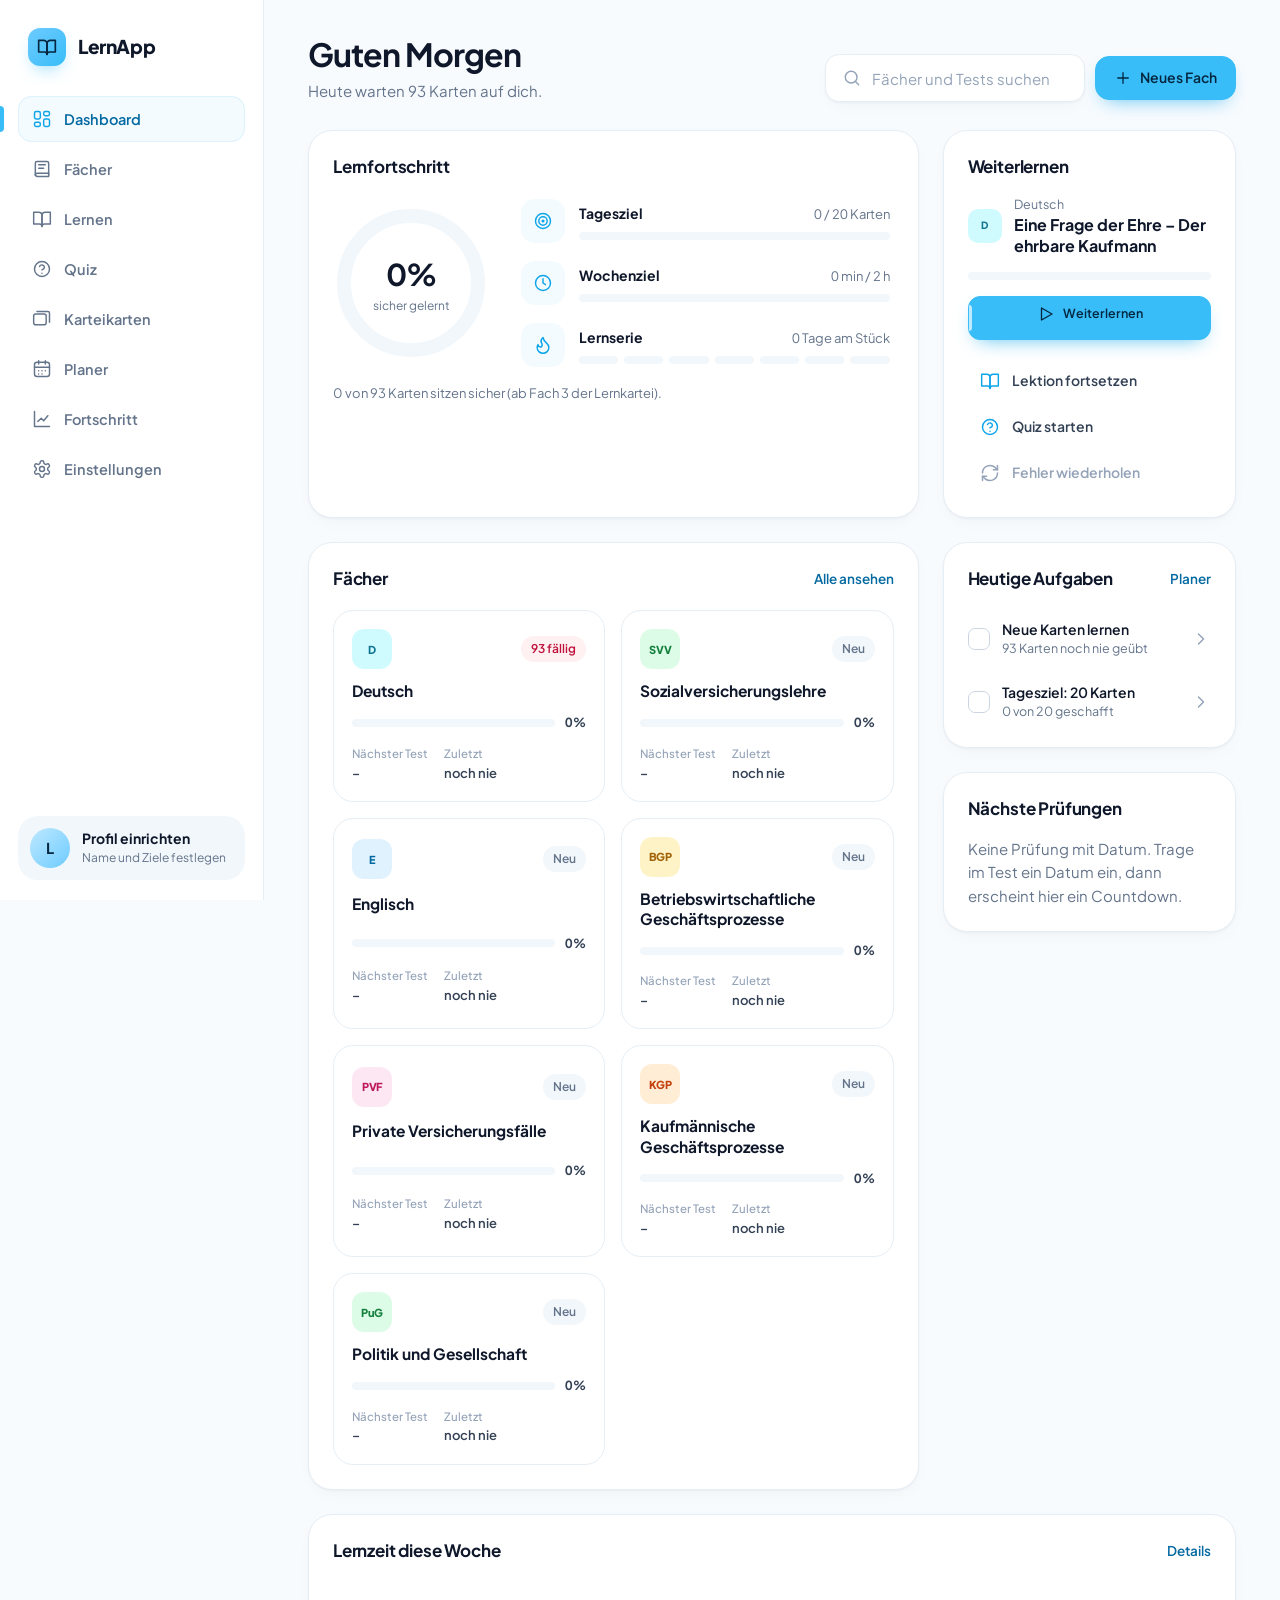
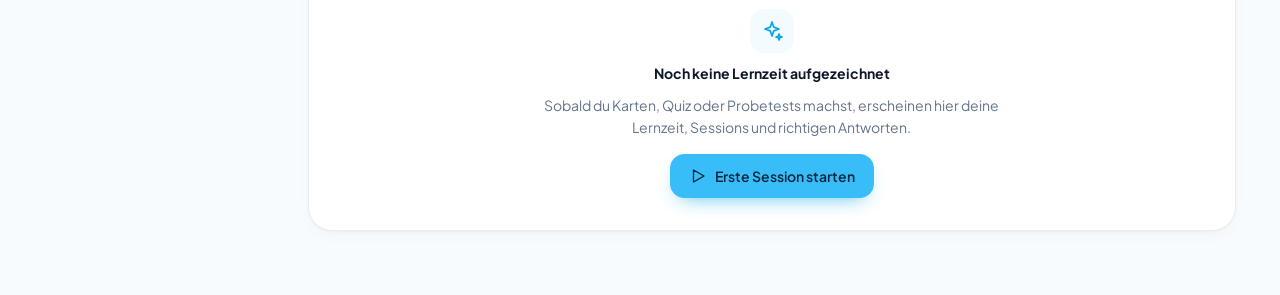
==== commit 5cf15189: "Neues Premium-Dashboard-Design: eine responsive App für PC und Handy Sidebar/Bottom-Navigation, Dash" ====
--- a/handy/index.html
+++ b/handy/index.html
@@ -2,3232 +2,10 @@
 <html lang="de">
 <head>
 <meta charset="utf-8">
-<meta name="viewport" content="width=device-width, initial-scale=1, viewport-fit=cover">
-<meta name="theme-color" content="#1B7AF0">
-<meta name="apple-mobile-web-app-capable" content="yes">
-<meta name="apple-mobile-web-app-status-bar-style" content="default">
-<meta name="apple-mobile-web-app-title" content="LernApp">
+<meta name="viewport" content="width=device-width, initial-scale=1">
 <meta name="robots" content="noindex">
-<link rel="icon" href="data:image/svg+xml,%3Csvg xmlns='http://www.w3.org/2000/svg' viewBox='0 0 32 32'%3E%3Crect x='3' y='7' width='26' height='18' rx='2' fill='%23fff' stroke='%231A2550' stroke-width='2'/%3E%3Cpath d='M3 12h26' stroke='%23D3263A' stroke-width='2'/%3E%3Cpath d='M8 17h16M8 21h10' stroke='%23BDB4FF' stroke-width='3'/%3E%3C/svg%3E">
-<style>:root{padding-top:env(safe-area-inset-top,0px)}[hidden]{display:none!important}body{margin:0}</style>
+<title>LernApp</title>
+<script>location.replace('../' + location.hash);</script>
 </head>
-<body>
-<script>window.LERNAPP_BASE = '../';</script>
-<title>LernApp</title>
-<link rel="preconnect" href="https://fonts.googleapis.com">
-<link rel="preconnect" href="https://fonts.gstatic.com" crossorigin>
-<link href="https://fonts.googleapis.com/css2?family=Inter:wght@400;500;600;700&display=swap" rel="stylesheet">
-<style>
-/* LernApp – Collegeblock & Textmarker */
-:root {
-  --paper: #FAFBFD;
-  --sheet: #FFFFFF;
-  --grid: #E6ECF5;
-  --rule: #CBD5E6;
-  --ink: #1A2550;
-  --ink-2: #4B567A;
-  --ink-3: #7480A0;
-  --blue: #2B47C9;
-  --blue-press: #2139A8;
-  --red: #D3263A;
-  --ok: #16865A;
-  --m-gelb: #FFE45C;
-  --m-gruen: #8EF0A8;
-  --m-pink: #FF9FCF;
-  --m-blau: #9CC9FF;
-  --m-orange: #FFB86B;
-  --m-lila: #BDB4FF;
-  --mark-a: .75;
-  --shadow: 0 1px 0 rgba(26, 37, 80, .06), 0 6px 18px -10px rgba(26, 37, 80, .25);
-  --radius-s: 6px;
-  --radius-m: 10px;
-  --font-ui: 'Bricolage Grotesque', 'Segoe UI', system-ui, sans-serif;
-  --font-body: 'Atkinson Hyperlegible', 'Segoe UI', system-ui, sans-serif;
-  --font-hand: 'Caveat', 'Segoe Print', 'Comic Sans MS', cursive;
-  color-scheme: light;
-}
-@media (prefers-color-scheme: dark) {
-  :root:not([data-theme="light"]) {
-    --paper: #121A33; --sheet: #18213F; --grid: #1D2748; --rule: #2E3A63;
-    --ink: #EEF1FA; --ink-2: #B9C1DA; --ink-3: #8A94B4;
-    --blue: #8FA6FF; --blue-press: #A9BAFF; --red: #FF6B7A; --ok: #5BD69B;
-    --mark-a: .45;
-    --shadow: 0 1px 0 rgba(0,0,0,.3), 0 10px 24px -12px rgba(0,0,0,.6);
-    color-scheme: dark;
-  }
-}
-:root[data-theme="dark"] {
-  --paper: #121A33; --sheet: #18213F; --grid: #1D2748; --rule: #2E3A63;
-  --ink: #EEF1FA; --ink-2: #B9C1DA; --ink-3: #8A94B4;
-  --blue: #8FA6FF; --blue-press: #A9BAFF; --red: #FF6B7A; --ok: #5BD69B;
-  --mark-a: .45;
-  --shadow: 0 1px 0 rgba(0,0,0,.3), 0 10px 24px -12px rgba(0,0,0,.6);
-  color-scheme: dark;
-}
-
-* { box-sizing: border-box; }
-html, body { margin: 0; }
-body {
-  background-color: var(--paper);
-  background-image:
-    linear-gradient(var(--grid) 1px, transparent 1px),
-    linear-gradient(90deg, var(--grid) 1px, transparent 1px);
-  background-size: 20px 20px;
-  color: var(--ink);
-  font: 17px/1.55 var(--font-body);
-  -webkit-font-smoothing: antialiased;
-}
-h1, h2, h3, h4 { font-family: var(--font-ui); line-height: 1.15; margin: 0; letter-spacing: -.01em; }
-h1 { font-size: clamp(1.9rem, 4vw, 2.7rem); font-weight: 750; }
-h2 { font-size: 1.45rem; font-weight: 700; }
-h3 { font-size: 1.12rem; font-weight: 650; }
-p { margin: 0; }
-a { color: var(--blue); }
-button, input, select, textarea { font: inherit; color: inherit; }
-:focus-visible { outline: 3px solid var(--blue); outline-offset: 2px; border-radius: 4px; }
-.skip { position: absolute; left: -999px; }
-.skip:focus { left: 12px; top: 12px; z-index: 99; background: var(--sheet); padding: 8px 12px; }
-.muted { color: var(--ink-2); }
-.small { font-size: .88rem; }
-.hand { font-family: var(--font-hand); font-weight: 700; }
-
-/* Textmarker */
-.mk { --c: var(--m-gelb); background: linear-gradient(transparent 12%, color-mix(in srgb, var(--c) calc(var(--mark-a) * 100%), transparent) 12%, color-mix(in srgb, var(--c) calc(var(--mark-a) * 100%), transparent) 88%, transparent 88%); border-radius: 3px 8px 4px 9px; padding: 0 .15em; box-decoration-break: clone; -webkit-box-decoration-break: clone; }
-[data-c="gelb"] { --c: var(--m-gelb); } [data-c="gruen"] { --c: var(--m-gruen); } [data-c="pink"] { --c: var(--m-pink); }
-[data-c="blau"] { --c: var(--m-blau); } [data-c="orange"] { --c: var(--m-orange); } [data-c="lila"] { --c: var(--m-lila); }
-
-/* Shell */
-.shell { display: grid; grid-template-columns: 264px minmax(0, 1fr); min-height: 100vh; }
-.rail {
-  position: sticky; top: 0; height: 100vh; overflow-y: auto;
-  background: var(--sheet); border-right: 1px solid var(--rule);
-  padding: 22px 0 22px 0; display: flex; flex-direction: column; gap: 4px;
-}
-.brand { display: flex; align-items: center; gap: 10px; padding: 0 22px 18px; text-decoration: none; color: var(--ink); }
-.brand svg { flex: none; }
-.brand b { font: 800 1.35rem/1 var(--font-ui); letter-spacing: -.02em; }
-.rail-head { padding: 14px 22px 6px; font: 600 .82rem var(--font-ui); color: var(--ink-3); }
-.rail a.nav {
-  position: relative; display: flex; align-items: center; gap: 10px;
-  padding: 8px 22px 8px 30px; color: var(--ink); text-decoration: none; font-family: var(--font-ui); font-weight: 520;
-}
-.rail a.nav::before { content: ''; position: absolute; left: 0; top: 6px; bottom: 6px; width: 16px; border-radius: 0 6px 6px 0; background: var(--c, var(--rule)); }
-.rail a.nav:hover { background: var(--paper); }
-.rail a.nav[aria-current="page"] { background: var(--paper); font-weight: 700; }
-.rail a.nav[aria-current="page"]::before { width: 22px; }
-.rail a.nav .count { margin-left: auto; font-size: .8rem; color: var(--ink-3); }
-.rail .spacer { flex: 1; }
-.rail .add-subject { margin: 6px 22px; }
-.menu-btn { display: none; }
-
-main { padding: 36px clamp(16px, 4vw, 56px) 80px; max-width: 1100px; width: 100%; outline: none; }
-
-/* Buttons & Inputs */
-.btn {
-  display: inline-flex; align-items: center; justify-content: center; gap: 8px;
-  min-height: 42px; padding: 8px 18px; border-radius: var(--radius-s);
-  border: 1.5px solid var(--ink); background: var(--sheet); color: var(--ink);
-  font: 650 .97rem var(--font-ui); cursor: pointer; text-decoration: none; white-space: nowrap;
-  box-shadow: 0 2px 0 var(--ink);
-  transition: transform .08s, box-shadow .08s;
-}
-.btn:hover { background: var(--paper); }
-.btn:active { transform: translateY(2px); box-shadow: 0 0 0 var(--ink); }
-.btn.primary { background: var(--blue); border-color: var(--blue); color: #fff; box-shadow: 0 2px 0 var(--blue-press); }
-:root[data-theme="dark"] .btn.primary { color: #0F1530; }
-@media (prefers-color-scheme: dark) { :root:not([data-theme="light"]) .btn.primary { color: #0F1530; } }
-.btn.primary:hover { filter: brightness(1.06); background: var(--blue); }
-.btn.ghost { border-color: transparent; box-shadow: none; background: transparent; color: var(--blue); padding-inline: 10px; }
-.btn.ghost:hover { background: color-mix(in srgb, var(--blue) 8%, transparent); }
-.btn.danger { color: var(--red); border-color: var(--red); box-shadow: 0 2px 0 var(--red); }
-.btn.small { min-height: 34px; padding: 4px 12px; font-size: .88rem; }
-.btn:disabled { opacity: .45; cursor: not-allowed; }
-.row { display: flex; gap: 10px; flex-wrap: wrap; align-items: center; }
-.row.end { justify-content: flex-end; }
-.stack { display: grid; gap: 14px; }
-
-label.field { display: grid; gap: 6px; font: 600 .92rem var(--font-ui); }
-input[type="text"], input[type="date"], input[type="number"], input[type="search"], select, textarea {
-  width: 100%; padding: 10px 12px; border-radius: var(--radius-s);
-  border: 1.5px solid var(--rule); background: var(--sheet); font-family: var(--font-body); font-size: 1rem;
-}
-input:focus, select:focus, textarea:focus { border-color: var(--blue); outline: none; box-shadow: 0 0 0 3px color-mix(in srgb, var(--blue) 22%, transparent); }
-textarea { min-height: 140px; resize: vertical; line-height: 1.5; }
-
-/* Seitenkopf */
-.page-head { display: grid; gap: 10px; margin-bottom: 28px; }
-.crumbs { font: 500 .9rem var(--font-ui); color: var(--ink-3); }
-.crumbs a { color: var(--ink-2); text-decoration: none; }
-.crumbs a:hover { text-decoration: underline; }
-.head-row { display: flex; gap: 16px; align-items: flex-end; justify-content: space-between; flex-wrap: wrap; }
-.margin-note { font-family: var(--font-hand); font-size: 1.6rem; color: var(--red); line-height: 1; transform: rotate(-2deg); display: inline-block; }
-.margin-note.blue { color: var(--blue); }
-
-/* Blätter (Flächen) */
-.sheet { background: var(--sheet); border: 1px solid var(--rule); border-radius: var(--radius-m); box-shadow: var(--shadow); }
-.pad { padding: 22px; }
-section + section { margin-top: 36px; }
-.section-title { display: flex; justify-content: space-between; align-items: baseline; gap: 12px; margin-bottom: 14px; }
-
-/* Übersicht */
-.today { display: grid; grid-template-columns: 1.3fr 1fr; gap: 22px; align-items: stretch; }
-.agenda { padding: 6px 0; }
-.agenda li { list-style: none; display: grid; grid-template-columns: 76px 1fr auto; gap: 14px; align-items: center; padding: 12px 22px; border-top: 1px dashed var(--rule); }
-.agenda li:first-child { border-top: 0; }
-.agenda ul { margin: 0; padding: 0; }
-.date-chip { text-align: center; line-height: 1.05; font-family: var(--font-ui); }
-.date-chip b { display: block; font-size: 1.6rem; font-weight: 800; }
-.date-chip span { font-size: .8rem; color: var(--ink-2); }
-.agenda a { color: var(--ink); text-decoration: none; font-weight: 700; }
-.agenda a:hover { text-decoration: underline; }
-.due-box { padding: 22px; display: grid; gap: 14px; align-content: start; }
-.due-num { font: 800 3.4rem/1 var(--font-ui); letter-spacing: -.03em; }
-.subjects { display: grid; grid-template-columns: repeat(auto-fill, minmax(230px, 1fr)); gap: 18px; }
-.subject-tile { position: relative; display: grid; gap: 6px; padding: 20px 20px 18px 20px; text-decoration: none; color: var(--ink); overflow: hidden; }
-.subject-tile::before { content: ''; position: absolute; inset: 0 auto 0 0; width: 8px; background: var(--c); }
-.subject-tile h3 { font-size: 1.2rem; }
-.subject-tile:hover { border-color: var(--ink-3); }
-.bar { height: 8px; border-radius: 99px; background: var(--grid); overflow: hidden; }
-.bar > i { display: block; height: 100%; background: var(--ok); border-radius: inherit; }
-
-/* Fach-Seite: Tests */
-.tests { display: grid; gap: 14px; }
-.test-row { display: grid; grid-template-columns: 1fr auto; gap: 8px 18px; align-items: center; padding: 18px 22px; text-decoration: none; color: var(--ink); }
-.test-row:hover { border-color: var(--ink-3); }
-.test-row .meta { color: var(--ink-2); font-size: .92rem; }
-
-/* Tabs */
-.tabs { display: flex; gap: 4px; border-bottom: 1.5px solid var(--rule); margin-bottom: 26px; overflow-x: auto; scrollbar-width: none; }
-.tabs a { padding: 10px 14px; text-decoration: none; color: var(--ink-2); font: 600 .97rem var(--font-ui); border-bottom: 3px solid transparent; margin-bottom: -1.5px; white-space: nowrap; }
-.tabs a[aria-current="page"] { color: var(--ink); border-color: var(--ink); }
-.tabs a:hover { color: var(--ink); }
-
-/* Lernmodi */
-.modes { display: grid; grid-template-columns: repeat(auto-fill, minmax(240px, 1fr)); gap: 16px; }
-.mode { display: grid; grid-template-rows: auto auto 1fr auto; gap: 6px; padding: 18px 20px; text-align: left; cursor: pointer; text-decoration: none; color: var(--ink); }
-.mode:hover { border-color: var(--ink-3); }
-.mode .ico { width: 40px; height: 40px; display: grid; place-items: center; border-radius: 8px; background: color-mix(in srgb, var(--c) calc(var(--mark-a) * 100%), transparent); margin-bottom: 6px; }
-.mode .ico svg { width: 24px; height: 24px; stroke: var(--ink); fill: none; stroke-width: 1.8; stroke-linecap: round; stroke-linejoin: round; }
-.mode p { color: var(--ink-2); font-size: .93rem; }
-.mode .n { font: 600 .85rem var(--font-ui); color: var(--ink-3); margin-top: 8px; }
-.mode[aria-disabled="true"] { opacity: .5; pointer-events: none; }
-.mode.feature { grid-column: span 2; background: var(--ink); color: var(--paper); border-color: var(--ink); }
-.mode.feature p, .mode.feature .n { color: color-mix(in srgb, var(--paper) 75%, transparent); }
-.mode.feature .ico svg { stroke: var(--ink); }
-
-.plan { display: flex; gap: 6px; overflow-x: auto; padding-bottom: 4px; }
-.plan .day { flex: 0 0 auto; min-width: 74px; padding: 10px 8px; text-align: center; border: 1px dashed var(--rule); border-radius: var(--radius-s); background: var(--sheet); font-size: .82rem; }
-.plan .day b { display: block; font: 700 1.05rem var(--font-ui); }
-.plan .day.is-today { border: 2px solid var(--blue); }
-.plan .day.exam { background: var(--ink); color: var(--paper); border-color: var(--ink); }
-
-/* Material */
-.drop { display: grid; place-items: center; gap: 10px; padding: 34px 20px; text-align: center; border: 2px dashed var(--ink-3); border-radius: var(--radius-m); background: var(--sheet); cursor: pointer; }
-.drop.over { border-color: var(--blue); background: color-mix(in srgb, var(--blue) 6%, var(--sheet)); }
-.drop svg { width: 46px; height: 46px; stroke: var(--ink-2); fill: none; stroke-width: 1.6; }
-.doc-list { display: grid; gap: 10px; }
-.doc { display: grid; grid-template-columns: auto 1fr auto; gap: 14px; align-items: center; padding: 14px 18px; }
-.doc .kind { font: 700 .74rem var(--font-ui); padding: 4px 8px; border-radius: 4px; background: var(--grid); color: var(--ink-2); text-transform: uppercase; }
-.progress-line { display: grid; gap: 6px; padding: 14px 18px; }
-
-/* Kartenliste */
-.card-list { display: grid; gap: 10px; }
-.card-item { display: grid; grid-template-columns: 1fr 1fr auto; gap: 16px; padding: 14px 18px; align-items: start; }
-.card-item .q { font-weight: 700; }
-.card-item .t { font: 600 .76rem var(--font-ui); color: var(--ink-3); display: block; margin-bottom: 2px; }
-.card-item textarea { min-height: 70px; }
-.filters { display: flex; gap: 8px; flex-wrap: wrap; margin-bottom: 14px; }
-.chip { border: 1.5px solid var(--rule); background: var(--sheet); border-radius: 99px; padding: 4px 12px; font: 600 .85rem var(--font-ui); cursor: pointer; }
-.chip[aria-pressed="true"] { border-color: var(--ink); background: var(--ink); color: var(--paper); }
-
-/* Spickzettel */
-.cheat { padding: 30px 34px; background-image: linear-gradient(var(--sheet), var(--sheet)); position: relative; }
-.cheat::before { content: ''; position: absolute; top: 0; bottom: 0; left: 22px; width: 2px; background: color-mix(in srgb, var(--red) 55%, transparent); }
-.cheat > * { margin-left: 18px; }
-.terms { display: flex; flex-wrap: wrap; gap: 8px 12px; margin: 12px 0 24px 18px; }
-.cheat ol { padding-left: 1.2em; display: grid; gap: 10px; max-width: 72ch; }
-.glossary { display: grid; grid-template-columns: minmax(140px, max-content) 1fr; gap: 8px 22px; margin: 14px 0 26px 18px; max-width: 80ch; }
-.glossary dt { font-weight: 700; }
-.glossary dd { margin: 0; color: var(--ink-2); }
-
-/* Lern-Sitzung */
-.session { max-width: 760px; margin: 0 auto; display: grid; gap: 22px; }
-.session-top { display: grid; grid-template-columns: auto 1fr auto; gap: 16px; align-items: center; }
-.session-top .bar { height: 10px; }
-.counter { font: 700 .95rem var(--font-ui); color: var(--ink-2); font-variant-numeric: tabular-nums; }
-
-/* Karteikarte */
-.flash { perspective: 1400px; cursor: pointer; }
-.flash-inner { position: relative; min-height: 340px; transition: transform .5s cubic-bezier(.3,.7,.2,1); transform-style: preserve-3d; }
-.flash.flipped .flash-inner { transform: rotateX(180deg); }
-.face {
-  position: absolute; inset: 0; backface-visibility: hidden; -webkit-backface-visibility: hidden;
-  background: #FFFEF8; color: #1A2550; border-radius: 4px; box-shadow: 0 2px 0 #d9dbe6, 0 18px 40px -18px rgba(26,37,80,.45);
-  padding: 58px 40px 34px; display: grid; align-content: center; gap: 14px; text-align: center;
-  background-image: linear-gradient(transparent 0 40px, #E8545F 40px 42px, transparent 42px), repeating-linear-gradient(transparent 0 33px, #BFD4F2 33px 34px);
-  background-position: 0 0, 0 42px;
-}
-.face.back { transform: rotateX(180deg); }
-.face .type { position: absolute; top: 11px; left: 18px; font: 600 .8rem var(--font-ui); color: #7480A0; }
-.face .hint { position: absolute; bottom: 12px; left: 0; right: 0; font-size: .82rem; color: #7480A0; }
-.face .front-text { font: 700 clamp(1.25rem, 3vw, 1.8rem)/1.3 var(--font-ui); }
-.face .back-text { font: 400 clamp(1.05rem, 2.4vw, 1.3rem)/1.5 var(--font-body); }
-.face .back-q { font-size: .9rem; color: #4B567A; }
-.answer-row { display: grid; grid-template-columns: 1fr 1fr; gap: 12px; }
-.answer-row .btn { min-height: 54px; font-size: 1.02rem; }
-.btn.know { border-color: var(--ok); color: var(--ok); box-shadow: 0 2px 0 var(--ok); }
-.btn.dont { border-color: var(--red); color: var(--red); box-shadow: 0 2px 0 var(--red); }
-.boxes { display: flex; gap: 6px; justify-content: center; }
-.boxes span { width: 34px; height: 8px; border-radius: 3px; background: var(--grid); }
-.boxes span.on { background: var(--ok); }
-kbd { font: 600 .78rem var(--font-ui); border: 1px solid var(--rule); border-bottom-width: 2px; border-radius: 4px; padding: 0 5px; background: var(--sheet); }
-
-/* Quiz */
-.question { padding: 28px 30px; display: grid; gap: 22px; }
-.question .qtext { font: 650 1.3rem/1.4 var(--font-ui); }
-.question .qtext .gap { display: inline-block; min-width: 5em; border-bottom: 2.5px solid var(--ink); }
-.opts { display: grid; gap: 10px; }
-.opt {
-  display: grid; grid-template-columns: 34px 1fr; gap: 12px; align-items: center; text-align: left;
-  padding: 12px 16px; border: 1.5px solid var(--rule); border-radius: var(--radius-s); background: var(--sheet); cursor: pointer; font-size: 1rem;
-}
-.opt:hover:not(:disabled) { border-color: var(--ink); }
-.opt .key { width: 30px; height: 30px; display: grid; place-items: center; border-radius: 50%; border: 1.5px solid var(--ink-3); font: 700 .85rem var(--font-ui); }
-.opt.right { border-color: var(--ok); background: color-mix(in srgb, var(--m-gruen) calc(var(--mark-a) * 70%), var(--sheet)); }
-.opt.wrong { border-color: var(--red); background: color-mix(in srgb, var(--m-pink) calc(var(--mark-a) * 60%), var(--sheet)); }
-.opt:disabled { cursor: default; }
-.feedback { padding: 14px 18px; border-radius: var(--radius-s); border-left: 5px solid; }
-.feedback.ok { border-color: var(--ok); background: color-mix(in srgb, var(--ok) 9%, var(--sheet)); }
-.feedback.no { border-color: var(--red); background: color-mix(in srgb, var(--red) 8%, var(--sheet)); }
-.feedback .src { margin-top: 6px; font-size: .9rem; color: var(--ink-2); }
-.tf { display: grid; grid-template-columns: 1fr 1fr; gap: 12px; }
-.tf .btn { min-height: 60px; font-size: 1.1rem; }
-
-/* Zuordnen */
-.match { display: grid; grid-template-columns: 1fr 1fr; gap: 12px 20px; }
-.match .col { display: grid; gap: 10px; align-content: start; }
-.tile { padding: 12px 14px; border: 1.5px solid var(--rule); border-radius: var(--radius-s); background: var(--sheet); cursor: pointer; text-align: left; font-size: .97rem; line-height: 1.35; }
-.tile:hover:not(:disabled) { border-color: var(--ink); }
-.tile.sel { border-color: var(--blue); box-shadow: 0 0 0 3px color-mix(in srgb, var(--blue) 22%, transparent); }
-.tile.done { border-color: transparent; background: color-mix(in srgb, var(--c, var(--m-gruen)) calc(var(--mark-a) * 100%), var(--sheet)); cursor: default; }
-.tile.shake { animation: shake .35s; border-color: var(--red); }
-@keyframes shake { 25% { transform: translateX(-5px); } 75% { transform: translateX(5px); } }
-
-/* Ergebnis */
-.result { padding: 34px; display: grid; gap: 18px; text-align: center; justify-items: center; }
-.grade { font: 700 6rem/0.9 var(--font-hand); color: var(--red); transform: rotate(-6deg); }
-.review { display: grid; gap: 10px; text-align: left; width: 100%; }
-.review .item { padding: 12px 16px; border-left: 4px solid var(--red); background: var(--paper); border-radius: 4px; }
-.review .item.ok { border-color: var(--ok); }
-table.results { width: 100%; border-collapse: collapse; }
-table.results th, table.results td { text-align: left; padding: 10px 12px; border-bottom: 1px solid var(--rule); }
-table.results th { font: 600 .85rem var(--font-ui); color: var(--ink-3); }
-
-/* Leerer Zustand */
-.empty { padding: 40px 30px; display: grid; gap: 16px; justify-items: start; max-width: 640px; }
-.empty .margin-note { font-size: 1.9rem; }
-
-/* Dialog, Toast */
-dialog { border: 1px solid var(--rule); border-radius: var(--radius-m); padding: 0; background: var(--sheet); color: var(--ink); width: min(560px, calc(100vw - 32px)); box-shadow: 0 30px 80px -20px rgba(0,0,0,.45); }
-dialog::backdrop { background: rgba(18, 26, 51, .45); }
-dialog form { padding: 24px; display: grid; gap: 16px; }
-.swatches { display: flex; gap: 10px; flex-wrap: wrap; }
-.swatches label { position: relative; cursor: pointer; }
-.swatches input { position: absolute; opacity: 0; }
-.swatches span { display: block; width: 38px; height: 38px; border-radius: 8px; background: var(--c); border: 2px solid transparent; }
-.swatches input:checked + span { border-color: var(--ink); box-shadow: inset 0 0 0 3px var(--sheet); }
-.swatches input:focus-visible + span { outline: 3px solid var(--blue); outline-offset: 2px; }
-#toast { position: fixed; left: 50%; bottom: 24px; transform: translate(-50%, 140%); background: var(--ink); color: var(--paper); padding: 12px 20px; border-radius: 8px; font: 600 .95rem var(--font-ui); transition: transform .25s; z-index: 50; max-width: calc(100vw - 32px); }
-#toast.show { transform: translate(-50%, 0); }
-.filewarn { max-width: 620px; margin: 10vh auto; display: grid; gap: 14px; }
-.note { padding: 14px 18px; border-radius: var(--radius-s); background: color-mix(in srgb, var(--m-gelb) calc(var(--mark-a) * 45%), var(--sheet)); border: 1px solid color-mix(in srgb, var(--m-gelb) 70%, var(--rule)); font-size: .95rem; }
-pre.prompt { white-space: pre-wrap; font-size: .85rem; background: var(--paper); padding: 12px; border-radius: 6px; border: 1px solid var(--rule); max-height: 220px; overflow: auto; }
-
-/* Mobil */
-@media (max-width: 860px) {
-  .shell { grid-template-columns: 1fr; }
-  .rail { position: fixed; z-index: 40; inset: 0 auto 0 0; width: 280px; transform: translateX(-100%); transition: transform .2s; box-shadow: var(--shadow); }
-  .rail.open { transform: none; }
-  .menu-btn { display: inline-flex; position: fixed; top: 12px; right: 12px; z-index: 45; }
-  main { padding-top: 64px; }
-  .today { grid-template-columns: 1fr; }
-  .mode.feature { grid-column: auto; }
-  .card-item { grid-template-columns: 1fr; }
-  .match { gap: 10px; }
-  .face { padding: 54px 20px 34px; }
-  .agenda li { grid-template-columns: 60px 1fr; padding: 12px 16px; }
-  .agenda li > :last-child { grid-column: 2; }
-  .glossary { grid-template-columns: 1fr; gap: 2px; }
-  .glossary dd { margin-bottom: 10px; }
-}
-@media (prefers-reduced-motion: reduce) {
-  *, *::before, *::after { transition: none !important; animation: none !important; }
-}
-@media print {
-  body { background: #fff; }
-  .rail, .tabs, .no-print, .menu-btn, .page-head .row { display: none !important; }
-  .shell { display: block; }
-  main { padding: 0; max-width: none; }
-  .sheet { box-shadow: none; border: 0; }
-}
-.btn svg { width: 18px; height: 18px; stroke: currentColor; fill: none; stroke-width: 2; stroke-linecap: round; flex: none; }
-.chip input { accent-color: var(--blue); }
-[hidden] { display: none !important; }
-.btn.menu-btn { display: none; }
-@media (max-width: 860px) { .btn.menu-btn { display: inline-flex; position: fixed; top: 12px; right: 12px; z-index: 45; } }
-.face .back-q .mk { font-weight: 700; }
-#toast:not(.show) { visibility: hidden; transition: transform .25s, visibility 0s .25s; }
-.btn.star.on { color: var(--red); }
-.filters .chip.star-chip[aria-pressed="true"] { background: var(--red); border-color: var(--red); }
-.subject-tile h3, .rail a.nav, .test-row h3 { hyphens: auto; overflow-wrap: anywhere; }
-dialog.wide { width: min(820px, calc(100vw - 32px)); }
-.reader-text { max-height: 68vh; overflow-y: auto; display: grid; gap: 14px; max-width: 72ch; line-height: 1.7; padding-right: 8px; }
-.face { overflow-y: auto; align-content: safe center; overscroll-behavior: contain; }
-.face .back-text.long { font-size: 1rem; text-align: left; line-height: 1.55; }
-
-/* LernApp – Design im Stil einer Fintech-App (Referenz: design-referenzen/awesome-design-md/design-md/revolut/DESIGN.md)
-   Verlaufs-Kopf mit großer Zahl, runde Aktions-Knöpfe, weiße Karten (Radius 24, keine Schatten),
-   Pill-Buttons, Inter mit enger Laufweite bei Zahlen. Akzent Hellblau, dezentes Karopapier unten. */
-:root {
-  --bg: #F2F3F5;
-  --karo: #E5E8ED;
-  --card: #FFFFFF;
-  --soft: #F1F2F4;
-  --hair: #E8EAEE;
-  --ink: #191C1F;
-  --mute: #6B717C;
-  --stone: #8D969E;
-  --accent: #1A7BEF;
-  --accent-press: #1366CC;
-  --accent-soft: #E6F1FE;
-  --on-accent: #FFFFFF;
-  --green: #00A87E; --green-soft: #E2F6EF;
-  --red: #E23B4A;   --red-soft: #FDECEE;
-  --star: #F2A100;
-  --hero: radial-gradient(90% 70% at 10% 0%, #9EDCFF 0%, rgba(158,220,255,0) 60%),
-          radial-gradient(80% 80% at 100% 15%, #2E5BFF 0%, rgba(46,91,255,0) 62%),
-          radial-gradient(70% 70% at 45% 110%, #4FC0FF 0%, rgba(79,192,255,0) 70%),
-          #1B7AF0;
-  --hero-ink: #FFFFFF;
-  --glass: rgba(255, 255, 255, .2);
-  --glass-strong: rgba(255, 255, 255, .28);
-  --t-blau: #2B8CF2; --t-gruen: #00A87E; --t-gelb: #E8A300; --t-pink: #E61E63; --t-orange: #EC7E00; --t-lila: #0E9DB0; --t-grau: #8D969E; --t-rot: #E23B4A;
-  --r-card: 24px; --r-row: 16px;
-  --font: 'Inter', -apple-system, BlinkMacSystemFont, 'Segoe UI', Roboto, sans-serif;
-
-  /* alte Namen (app.css, Lern-Bildschirme) */
-  --paper: var(--bg); --sheet: var(--card); --grid: var(--soft); --rule: var(--hair);
-  --ink-2: var(--mute); --ink-3: var(--stone); --label: var(--ink); --label-2: var(--mute); --label-3: var(--stone);
-  --blue: var(--accent); --blue-press: var(--accent-press); --ok: var(--green); --cell: var(--card); --fill: var(--soft); --sep: var(--hair);
-  --font-ui: var(--font); --font-body: var(--font); --font-display: var(--font);
-  --radius-s: 12px; --radius-m: 16px; --shadow: none;
-  --m-gelb: #FFE066; --m-gruen: #9BE7C9; --m-pink: #FFB1CF; --m-blau: #A9D3FA; --m-orange: #FFC48A; --m-lila: #A9D3FA; --mark-a: .7;
-}
-@media (prefers-color-scheme: dark) {
-  :root:not([data-theme="light"]) {
-    --bg: #000000; --karo: #0E1116; --card: #16181A; --soft: #222428; --hair: rgba(255,255,255,.08);
-    --ink: #FFFFFF; --mute: rgba(255,255,255,.66); --stone: rgba(255,255,255,.45);
-    --accent: #4DA3FF; --accent-press: #78B8FF; --accent-soft: #10243D; --on-accent: #001326;
-    --green-soft: #0C2A22; --red-soft: #2E1215;
-    --hero: radial-gradient(90% 70% at 10% 0%, #2A6FD6 0%, rgba(42,111,214,0) 60%), radial-gradient(80% 80% at 100% 15%, #1B2E9E 0%, rgba(27,46,158,0) 62%), radial-gradient(70% 70% at 45% 110%, #0E6AB0 0%, rgba(14,106,176,0) 70%), #0B2F6E;
-    --mark-a: .4;
-    color-scheme: dark;
-  }
-}
-:root[data-theme="dark"] {
-  --bg: #000000; --karo: #0E1116; --card: #16181A; --soft: #222428; --hair: rgba(255,255,255,.08);
-  --ink: #FFFFFF; --mute: rgba(255,255,255,.66); --stone: rgba(255,255,255,.45);
-  --accent: #4DA3FF; --accent-press: #78B8FF; --accent-soft: #10243D; --on-accent: #001326;
-  --green-soft: #0C2A22; --red-soft: #2E1215;
-  --hero: radial-gradient(90% 70% at 10% 0%, #2A6FD6 0%, rgba(42,111,214,0) 60%), radial-gradient(80% 80% at 100% 15%, #1B2E9E 0%, rgba(27,46,158,0) 62%), radial-gradient(70% 70% at 45% 110%, #0E6AB0 0%, rgba(14,106,176,0) 70%), #0B2F6E;
-  --mark-a: .4;
-  color-scheme: dark;
-}
-
-/* ---------- Grundlagen ---------- */
-html, body { min-height: 100%; }
-body {
-  margin: 0; color: var(--ink); font: 400 16px/1.5 var(--font); letter-spacing: .01em;
-  background-color: var(--bg);
-  background-image: linear-gradient(var(--karo) 1px, transparent 1px), linear-gradient(90deg, var(--karo) 1px, transparent 1px);
-  background-size: 24px 24px;
-  -webkit-font-smoothing: antialiased; -webkit-tap-highlight-color: transparent;
-}
-h1, h2, h3 { margin: 0; font-family: var(--font); letter-spacing: -.02em; }
-p { margin: 0; }
-a { color: var(--accent); }
-:focus-visible { outline: 3px solid var(--accent); outline-offset: 2px; border-radius: 8px; }
-.muted { color: var(--mute); }
-.small { font-size: 14px; }
-.link { color: var(--accent); }
-#main { max-width: 600px; margin: 0 auto; padding: 0 16px calc(96px + env(safe-area-inset-bottom, 0px)); display: grid; gap: 16px; align-content: start; }
-body.in-session #main { padding-top: 12px; padding-bottom: 32px; }
-.stack-l { display: grid; gap: 16px; }
-.empty-note { color: var(--mute); text-align: center; padding: 24px 16px; }
-
-/* ---------- Verlaufs-Kopf ---------- */
-.rv-hero {
-  margin: 0 -16px; padding: calc(12px + env(safe-area-inset-top, 0px)) 16px 48px;
-  background: var(--hero); color: var(--hero-ink);
-  display: grid; gap: 24px;
-}
-.rv-hero.small { gap: 20px; padding-bottom: 44px; }
-.rv-top { display: grid; grid-template-columns: auto 1fr auto; align-items: center; gap: 10px; min-height: 44px; }
-.rv-avatar { width: 40px; height: 40px; border-radius: 50%; display: grid; place-items: center; background: #fff; color: var(--accent); font: 700 16px var(--font); }
-.rv-search { display: flex; align-items: center; gap: 8px; height: 40px; padding: 0 14px; border-radius: 999px; background: var(--glass); color: rgba(255,255,255,.85); }
-.rv-search svg { width: 18px; height: 18px; fill: none; stroke: currentColor; stroke-width: 2.2; stroke-linecap: round; flex: none; }
-.rv-search input { flex: 1; min-width: 0; height: 100%; border: 0 !important; padding: 0 !important; background: none !important; color: #fff; font: 500 15px var(--font); outline: none; box-shadow: none !important; }
-.rv-search input::placeholder { color: rgba(255,255,255,.8); }
-.rv-icon-btn { width: 40px; height: 40px; display: grid; place-items: center; border-radius: 50%; border: 0; background: var(--glass); color: #fff; cursor: pointer; text-decoration: none; flex: none; }
-.rv-icon-btn svg { width: 22px; height: 22px; fill: none; stroke: currentColor; stroke-width: 2.2; stroke-linecap: round; stroke-linejoin: round; }
-.rv-icon-btn:active { background: var(--glass-strong); }
-.rv-top-title { text-align: center; font: 600 16px var(--font); white-space: nowrap; overflow: hidden; text-overflow: ellipsis; }
-.rv-figure { display: grid; justify-items: center; gap: 8px; text-align: center; padding-top: 8px; }
-.rv-label { font: 500 15px var(--font); color: rgba(255,255,255,.85); max-width: 100%; overflow: hidden; text-overflow: ellipsis; white-space: nowrap; }
-.rv-big { font: 600 64px/1 var(--font); letter-spacing: -.05em; font-variant-numeric: tabular-nums; }
-.rv-hero.small .rv-big { font-size: 56px; }
-.rv-unit { font-size: 22px; font-weight: 500; letter-spacing: -.01em; margin-left: 6px; opacity: .9; }
-.rv-chip { display: inline-flex; align-items: center; gap: 6px; max-width: 100%; padding: 8px 14px; border-radius: 999px; background: var(--glass); color: #fff; font: 600 14px var(--font); text-decoration: none; white-space: nowrap; overflow: hidden; text-overflow: ellipsis; }
-.rv-chip svg { width: 16px; height: 16px; fill: none; stroke: currentColor; stroke-width: 2.4; flex: none; }
-.rv-actions { display: flex; justify-content: center; gap: 12px; }
-.rv-action { display: grid; justify-items: center; gap: 8px; width: 76px; border: 0; background: none; color: #fff; text-decoration: none; font: 500 13px/1.2 var(--font); cursor: pointer; text-align: center; }
-.rv-action-ico { width: 48px; height: 48px; border-radius: 50%; display: grid; place-items: center; background: var(--glass); transition: background .15s, transform .1s; }
-.rv-action-ico svg { width: 22px; height: 22px; fill: none; stroke: currentColor; stroke-width: 2; stroke-linecap: round; stroke-linejoin: round; }
-.rv-action:active .rv-action-ico { background: var(--glass-strong); transform: scale(.94); }
-
-/* Inhalt rutscht über den Kopf */
-.rv-body { margin-top: -28px; position: relative; display: grid; gap: 16px; }
-
-/* ---------- Karten ---------- */
-.rv-card { background: var(--card); border-radius: var(--r-card); padding: 8px 0; }
-.rv-card-head { display: flex; justify-content: space-between; align-items: center; padding: 12px 20px 4px; }
-.rv-card-head h2 { font: 600 18px var(--font); letter-spacing: -.01em; }
-.rv-link { border: 0; background: none; color: var(--accent); font: 600 15px var(--font); cursor: pointer; padding: 4px 0; }
-.rv-rows { display: grid; }
-.rv-row {
-  display: flex; align-items: center; gap: 14px; width: 100%; min-height: 64px; padding: 10px 20px;
-  border: 0; background: none; color: var(--ink); text-decoration: none; text-align: left; font: inherit; cursor: pointer;
-}
-.rv-row:active { background: var(--soft); }
-.rv-row.disabled { opacity: .4; pointer-events: none; }
-.rv-row.danger .row-title { color: var(--red); }
-.row-txt { display: grid; gap: 1px; min-width: 0; flex: 1; }
-.row-title { font: 500 16px/1.35 var(--font); overflow-wrap: anywhere; hyphens: auto; }
-.row-sub { font: 400 14px/1.4 var(--font); color: var(--mute); overflow-wrap: anywhere; }
-.row-sub.clamp { display: -webkit-box; -webkit-line-clamp: 2; -webkit-box-orient: vertical; overflow: hidden; }
-.row-right { display: grid; justify-items: end; gap: 1px; flex: none; text-align: right; }
-.row-right b { font: 600 16px var(--font); font-variant-numeric: tabular-nums; }
-.row-right small { font-size: 13px; color: var(--mute); }
-.chev { width: 18px; height: 18px; flex: none; fill: none; stroke: var(--stone); stroke-width: 2.2; stroke-linecap: round; stroke-linejoin: round; }
-.rv-foot { padding: 4px 20px 12px; font-size: 13px; color: var(--mute); }
-.rv-card.empty { padding: 32px 24px; display: grid; gap: 10px; justify-items: center; text-align: center; color: var(--mute); }
-.empty-title { font: 600 20px var(--font); color: var(--ink); letter-spacing: -.02em; }
-.rv-card.empty .btn { width: 100%; max-width: 320px; margin-top: 8px; }
-.rv-plain-head { padding: calc(16px + env(safe-area-inset-top, 0px)) 4px 0; }
-.rv-plain-head h1 { font: 600 34px/1.1 var(--font); letter-spacing: -.04em; }
-
-/* Runde Icons */
-.dot-ico { --c: var(--t-blau); width: 40px; height: 40px; flex: none; border-radius: 50%; display: grid; place-items: center; background: var(--c); color: #fff; font: 700 12px/1 var(--font); letter-spacing: -.02em; }
-.dot-ico svg { width: 20px; height: 20px; fill: none; stroke: currentColor; stroke-width: 2; stroke-linecap: round; stroke-linejoin: round; }
-.dot-ico[data-tone="gruen"] { --c: var(--t-gruen); } .dot-ico[data-tone="gelb"] { --c: var(--t-gelb); } .dot-ico[data-tone="pink"] { --c: var(--t-pink); }
-.dot-ico[data-tone="orange"] { --c: var(--t-orange); } .dot-ico[data-tone="lila"] { --c: var(--t-lila); } .dot-ico[data-tone="grau"] { --c: var(--t-grau); } .dot-ico[data-tone="rot"] { --c: var(--t-rot); }
-.dot-ico.add { background: var(--accent-soft); color: var(--accent); }
-.dot-ico.lg { width: 56px; height: 56px; font-size: 16px; }
-
-/* Kennzahl-Kacheln */
-.rv-tiles { display: grid; grid-template-columns: 1fr 1fr; gap: 12px; }
-.rv-tile { display: grid; gap: 6px; align-content: start; padding: 16px 18px; border-radius: var(--r-card); background: var(--card); color: var(--ink); text-decoration: none; }
-.rv-tile small { font-size: 13px; color: var(--mute); }
-.rv-tile b { font: 600 32px/1.1 var(--font); letter-spacing: -.04em; font-variant-numeric: tabular-nums; }
-.rv-tile b span { font-size: 15px; font-weight: 500; letter-spacing: 0; margin-left: 4px; color: var(--mute); }
-.rv-meter { height: 6px; border-radius: 3px; background: var(--soft); overflow: hidden; margin: 4px 0; }
-.rv-meter i { display: block; height: 100%; border-radius: inherit; background: var(--accent); }
-.rv-days { display: flex; gap: 4px; margin: 4px 0; }
-.rv-days i { flex: 1; height: 6px; border-radius: 3px; background: var(--soft); }
-.rv-days i.on { background: var(--green); }
-
-/* Reiter als Pills */
-.rv-pills { display: flex; gap: 8px; overflow-x: auto; scrollbar-width: none; margin: 0 -16px; padding: 0 16px; }
-.rv-pills a, .rv-pills button { flex: none; padding: 9px 16px; border-radius: 999px; border: 0; background: var(--card); color: var(--ink); text-decoration: none; font: 600 14px var(--font); cursor: pointer; }
-.rv-pills [aria-current="page"] { background: var(--ink); color: var(--card); }
-.rv-pill { flex: none; padding: 6px 12px; border-radius: 999px; background: var(--soft); color: var(--ink); font: 600 13px var(--font); }
-details.rv-row { display: block; padding: 0; min-height: 0; }
-details.rv-row summary { list-style: none; display: flex; align-items: center; gap: 14px; padding: 10px 20px; min-height: 64px; cursor: pointer; }
-details.rv-row summary::-webkit-details-marker { display: none; }
-details.rv-row[open] .rv-pill { background: var(--ink); color: var(--card); }
-details.rv-row .dot-ico { font-size: 18px; }
-.disclose-body { padding: 0 20px 16px 74px; color: var(--mute); font-size: 15px; line-height: 1.55; }
-
-/* ---------- Knöpfe ---------- */
-.btn {
-  display: inline-flex; align-items: center; justify-content: center; gap: 8px; min-height: 48px; padding: 12px 24px;
-  border: 0; border-radius: 999px; background: var(--soft); color: var(--ink); font: 600 16px var(--font); letter-spacing: .01em;
-  text-decoration: none; cursor: pointer; box-shadow: none !important; transition: transform .1s, background .15s;
-}
-.btn:hover { background: var(--soft); }
-.btn:active { transform: scale(.98); }
-.btn.primary { background: var(--accent); color: var(--on-accent); }
-.btn.primary:hover { background: var(--accent); filter: none; }
-.btn.primary:active { background: var(--accent-press); }
-.btn.ghost, .btn.plain { background: none; padding-inline: 10px; color: var(--accent); }
-.btn.danger { background: var(--red-soft); color: var(--red); border: 0; }
-.btn.big { min-height: 52px; width: 100%; }
-.btn.small { min-height: 36px; padding: 6px 16px; font-size: 14px; }
-.btn svg { width: 18px; height: 18px; fill: none; stroke: currentColor; stroke-width: 2.2; }
-.btn:disabled { opacity: .4; }
-.danger-text { color: var(--red) !important; }
-.btn.know { background: var(--green-soft); color: var(--green); border: 0; }
-.btn.dont { background: var(--red-soft); color: var(--red); border: 0; }
-
-/* ---------- Formulare ---------- */
-label.field { display: grid; gap: 6px; font: 500 13px var(--font); color: var(--mute); }
-input[type="text"], input[type="date"], input[type="number"], input[type="search"], textarea, select {
-  width: 100%; min-height: 52px; padding: 14px 16px; border-radius: 12px; border: 0; background: var(--card); color: var(--ink); font: 16px var(--font); box-shadow: none;
-}
-input:focus, textarea:focus, select:focus { outline: 2px solid var(--accent); outline-offset: 0; box-shadow: none; }
-textarea { min-height: 120px; resize: vertical; line-height: 1.5; }
-.swatches { display: flex; gap: 12px; flex-wrap: wrap; }
-.swatches label { position: relative; cursor: pointer; }
-.swatches input { position: absolute; opacity: 0; }
-.swatches .dot-ico { width: 36px; height: 36px; }
-.swatches input:checked + .dot-ico { box-shadow: 0 0 0 3px var(--bg), 0 0 0 5px var(--ink); }
-.chip { border: 0; background: var(--card); border-radius: 999px; padding: 8px 14px; min-height: 36px; font: 600 14px var(--font); color: var(--ink); cursor: pointer; }
-.chip[aria-pressed="true"] { background: var(--ink); color: var(--card); }
-.row { display: flex; gap: 8px; flex-wrap: wrap; align-items: center; }
-.row.end { justify-content: flex-end; }
-.stack { display: grid; gap: 16px; }
-.seg { display: flex; gap: 6px; padding: 0; background: none; overflow-x: auto; }
-.seg > a, .seg > button { flex: none; padding: 8px 14px; border-radius: 999px; border: 0; background: var(--soft); color: var(--ink); font: 600 14px var(--font); cursor: pointer; text-decoration: none; }
-.seg > [aria-current="page"] { background: var(--ink); color: var(--card); }
-.rv-row .seg { width: 100%; }
-.search { display: flex; align-items: center; gap: 8px; height: 48px; padding: 0 16px; border-radius: 999px; background: var(--card); color: var(--mute); }
-.search svg { width: 18px; height: 18px; fill: none; stroke: currentColor; stroke-width: 2.2; stroke-linecap: round; flex: none; }
-.search input { flex: 1; min-width: 0; min-height: 0; height: 100%; border: 0 !important; padding: 0 !important; background: none !important; font: 16px var(--font); color: var(--ink); outline: none; box-shadow: none !important; }
-
-/* Material, Karten, Spickzettel */
-.progress-card { display: grid; gap: 8px; padding: 18px 20px; border-radius: var(--r-card); background: var(--card); }
-.meter { height: 6px; border-radius: 3px; background: var(--soft); overflow: hidden; }
-.meter i { display: block; height: 100%; border-radius: inherit; background: var(--accent); }
-.meter i.indet { width: 35%; animation: indet 1.1s ease-in-out infinite alternate; }
-@keyframes indet { from { margin-left: 0; } to { margin-left: 65%; } }
-.card-cell { align-items: flex-start; }
-.starbtn { flex: none; width: 44px; height: 44px; margin: -6px -12px -6px 0; border: 0; background: none; font-size: 22px; line-height: 1; color: var(--stone); cursor: pointer; }
-.starbtn.on { color: var(--star); }
-.terms { display: flex; flex-wrap: wrap; gap: 8px; padding: 8px 20px 16px; }
-.term { padding: 6px 12px; border-radius: 999px; background: var(--soft); font: 500 14px var(--font); }
-.sheet-paper { margin: 0; padding: 8px 20px 16px 40px; display: grid; gap: 12px; line-height: 1.6; font-size: 15px; }
-.mk { --c: var(--m-blau); background: linear-gradient(transparent 55%, color-mix(in srgb, var(--c) calc(var(--mark-a) * 100%), transparent) 55%); }
-.reader-text { display: grid; gap: 12px; line-height: 1.6; font-size: 16px; }
-
-/* ---------- Sheets ---------- */
-#sheet, #dialog { border: 0; padding: 8px 16px calc(16px + env(safe-area-inset-bottom, 0px)); background: var(--bg); color: var(--ink); width: 100%; max-width: 600px; max-height: 92vh; overflow-y: auto; }
-#sheet { margin: auto auto 0; border-radius: 24px 24px 0 0; }
-#sheet[open] { animation: sheet-in .28s cubic-bezier(.2,.8,.2,1); }
-@keyframes sheet-in { from { transform: translateY(40px); opacity: .6; } }
-#sheet::backdrop, #dialog::backdrop { background: rgba(0,0,0,.4); }
-.grabber { width: 40px; height: 5px; border-radius: 3px; background: var(--stone); opacity: .5; margin: 0 auto 12px; }
-.sheet-h { font: 600 24px var(--font); letter-spacing: -.03em; }
-.sheet-title { text-align: center; font-size: 14px; color: var(--mute); padding: 4px 16px; }
-#sheet .rv-rows { background: var(--card); border-radius: var(--r-card); overflow: hidden; }
-.sheet-actions { display: flex; gap: 8px; justify-content: flex-end; flex-wrap: wrap; }
-.sheet-actions .btn { flex: 1; }
-.sheet-actions .btn.plain { flex: 0 0 auto; margin-right: auto; }
-
-/* ---------- Tab-Leiste ---------- */
-#tabbar {
-  position: fixed; left: 0; right: 0; bottom: 0; z-index: 30; display: grid; grid-template-columns: repeat(3, 1fr);
-  padding: 8px 8px calc(6px + env(safe-area-inset-bottom, 0px));
-  background: color-mix(in srgb, var(--card) 88%, transparent); backdrop-filter: blur(20px); -webkit-backdrop-filter: blur(20px);
-  border-top: 1px solid var(--hair);
-}
-#tabbar a { display: grid; justify-items: center; gap: 3px; color: var(--stone); text-decoration: none; font: 500 11px var(--font); }
-#tabbar a svg { width: 24px; height: 24px; stroke: currentColor; fill: none; stroke-width: 1.9; stroke-linecap: round; stroke-linejoin: round; }
-#tabbar a[aria-current="page"] { color: var(--ink); font-weight: 600; }
-
-/* ---------- Lern-Bildschirme ---------- */
-.session { width: 100%; max-width: 600px; margin: 0 auto; display: grid; gap: 16px; }
-.session-top { display: grid; grid-template-columns: auto 1fr auto; gap: 12px; align-items: center; min-height: 44px; }
-.session-top .btn { background: var(--card); min-height: 36px; padding: 6px 14px; font-size: 14px; }
-.session-top .bar { height: 6px; border-radius: 3px; background: var(--card); overflow: hidden; }
-.session-top .bar i { background: var(--accent) !important; border-radius: 3px; transition: width .3s; display: block; height: 100%; }
-.counter { font: 600 13px var(--font); color: var(--mute); font-variant-numeric: tabular-nums; }
-.session h2 { font: 600 30px var(--font); letter-spacing: -.04em; }
-.question, .question.sheet, form.question { display: grid; gap: 16px; padding: 0; background: none; border: 0; box-shadow: none; }
-.question .qtext { font: 600 22px/1.3 var(--font); letter-spacing: -.02em; }
-.question .qtext .gap { display: inline-block; min-width: 4.5em; border-bottom: 3px solid var(--accent); }
-.opts { display: grid; gap: 8px; }
-.opt { display: grid; grid-template-columns: 32px 1fr; gap: 14px; align-items: center; width: 100%; min-height: 60px; padding: 12px 16px; text-align: left;
-  border-radius: var(--r-row); border: 2px solid transparent; background: var(--card); color: var(--ink); font: 500 16px/1.4 var(--font); cursor: pointer; box-shadow: none;
-  transition: transform .1s, border-color .15s, background .15s; }
-.opt:active:not(:disabled) { transform: scale(.985); }
-.opt .key { width: 32px; height: 32px; display: grid; place-items: center; border-radius: 50%; border: 0; background: var(--soft); color: var(--mute); font: 600 13px var(--font); }
-.opt.check .key { border-radius: 50%; }
-.opt.check.on { border-color: var(--accent); }
-.opt.check.on .key { background: var(--accent); color: var(--on-accent); }
-.opt.right { border-color: var(--green); background: var(--green-soft); }
-.opt.right .key { background: var(--green); color: #fff; }
-.opt.wrong { border-color: var(--red); background: var(--red-soft); }
-.opt.wrong .key { background: var(--red); color: #fff; }
-.opt.missed { border: 2px dashed var(--green); }
-.opt:disabled { cursor: default; color: var(--ink); }
-.question #fb:not(:empty), #f #fb:not(:empty) {
-  position: fixed; left: 0; right: 0; bottom: 0; z-index: 40; padding: 20px 16px calc(16px + env(safe-area-inset-bottom, 0px));
-  background: var(--card); border-radius: 24px 24px 0 0; box-shadow: 0 -10px 30px rgba(0,0,0,.12); animation: fb-in .22s cubic-bezier(.2,.8,.2,1);
-}
-@keyframes fb-in { from { transform: translateY(100%); } }
-#fb > * { max-width: 600px; margin-inline: auto; }
-.feedback { padding: 0; border: 0; border-radius: 0; background: none !important; font-size: 15px; line-height: 1.5; }
-.feedback b { display: block; font: 600 22px var(--font); letter-spacing: -.02em; margin-bottom: 4px; }
-.feedback.ok b { color: var(--green); }
-.feedback.no b { color: var(--red); }
-.feedback .src { margin-top: 6px; font-size: 13px; color: var(--mute); max-height: 4.5em; overflow: hidden; }
-#fb .row.end { margin-top: 14px !important; }
-#fb .row.end .btn { width: 100%; min-height: 52px; }
-.session:has(#fb:not(:empty)) { padding-bottom: 220px; }
-.question #act { position: sticky; bottom: calc(12px + env(safe-area-inset-bottom, 0px)); }
-.question #act .btn { width: 100%; min-height: 52px; }
-#f .row.end .btn.primary { min-height: 52px; flex: 1; }
-.tf { display: grid; grid-template-columns: 1fr 1fr; gap: 12px; }
-.tf .btn { min-height: 60px; font-size: 17px; }
-.answer-row { display: grid; grid-template-columns: 1fr 1fr; gap: 12px; }
-.answer-row .btn { min-height: 56px; }
-
-/* Karteikarte: Vorderseite wie eine Bankkarte im Verlauf, Rückseite weiß */
-.flash, .flash:focus { perspective: 1400px; cursor: pointer; outline: none; }
-.flash-inner { position: relative; min-height: 380px; transition: transform .5s cubic-bezier(.3,.7,.2,1); transform-style: preserve-3d; }
-.flash.flipped .flash-inner { transform: rotateY(180deg); }
-.face { position: absolute; inset: 0; backface-visibility: hidden; -webkit-backface-visibility: hidden; display: grid; align-content: safe center; gap: 12px; text-align: center;
-  padding: 56px 24px 44px; overflow-y: auto; border-radius: 28px; border: 0; box-shadow: none; background: var(--card); color: var(--ink); }
-.face::before { display: none; }
-.face.front { background: var(--hero); color: #fff; }
-.face.back { transform: rotateY(180deg); }
-.face .type { position: absolute; top: 20px; left: 24px; font: 600 13px var(--font); color: inherit; opacity: .75; }
-.face .hint { position: absolute; bottom: 18px; left: 0; right: 0; font-size: 13px; opacity: .7; color: inherit; }
-.face .front-text { font: 600 26px/1.3 var(--font); letter-spacing: -.03em; }
-.face.front .front-text span[style] { border-bottom-color: #fff !important; }
-.face .back-text { font: 500 19px/1.45 var(--font); }
-.face .back-text.long { font-size: 16px; text-align: left; }
-.face .back-q { font-size: 14px; color: var(--mute); }
-.boxes { display: flex; gap: 6px; justify-content: center; }
-.boxes span { width: 28px; height: 5px; border-radius: 3px; background: var(--card); }
-.boxes span.on { background: var(--green); }
-
-/* Zuordnen */
-.match { display: grid; grid-template-columns: 1fr 1fr; gap: 8px; }
-.match .col { display: grid; gap: 8px; align-content: start; }
-.tile { padding: 14px; min-height: 60px; border-radius: var(--r-row); border: 2px solid transparent; background: var(--card); text-align: left; font: 500 15px/1.35 var(--font); color: var(--ink); cursor: pointer; box-shadow: none; }
-.tile.sel { border-color: var(--accent); }
-.tile.done { background: var(--green-soft); color: var(--green); }
-.tile.shake { animation: shake .35s; border-color: var(--red); }
-@keyframes shake { 25% { transform: translateX(-5px); } 75% { transform: translateX(5px); } }
-
-/* Ergebnis */
-.result { display: grid; gap: 16px; justify-items: center; text-align: center; padding: 24px 0; background: none; border: 0; box-shadow: none; }
-.due-num { font: 600 64px/1 var(--font); letter-spacing: -.05em; font-variant-numeric: tabular-nums; }
-.grade { font: 600 96px/1 var(--font); letter-spacing: -.06em; color: var(--accent); transform: none; }
-.margin-note { font: 500 16px var(--font); color: var(--mute); transform: none; }
-.review { display: grid; gap: 8px; width: 100%; text-align: left; }
-.review h3 { font-size: 18px; }
-.review .item { padding: 14px 18px; border-radius: var(--r-row); background: var(--card); border-left: 0; position: relative; font-size: 15px; }
-.review .item::before { content: ''; position: absolute; left: 0; top: 14px; bottom: 14px; width: 4px; border-radius: 0 4px 4px 0; background: var(--red); }
-.review .item.ok::before { background: var(--green); }
-.result .row { width: 100%; }
-.result .row .btn { flex: 1; }
-.sheet.pad { padding: 20px; border-radius: var(--r-card); background: var(--card); border: 0; box-shadow: none; }
-
-/* Originalblatt-Ansicht */
-dialog.viewer { width: 100vw; height: 100dvh; max-width: none; max-height: none; margin: 0; padding: 0; border: 0; border-radius: 0; background: var(--bg); color: var(--ink); }
-dialog.viewer[open] { display: grid; grid-template-rows: auto minmax(0, 1fr); }
-.viewer-bar { display: flex; flex-wrap: wrap; gap: 8px 12px; align-items: center; justify-content: space-between; padding: calc(10px + env(safe-area-inset-top, 0px)) 16px 10px; background: var(--card); }
-.viewer-title { font: 600 16px var(--font); min-width: 0; overflow: hidden; text-overflow: ellipsis; white-space: nowrap; flex: 1 1 160px; }
-.viewer-bar .row { gap: 6px; flex-wrap: nowrap; }
-.viewer-bar .btn { min-height: 36px; padding: 6px 14px; font-size: 14px; }
-.viewer-body { overflow: auto; padding: 16px 16px calc(24px + env(safe-area-inset-bottom, 0px)); display: grid; gap: 16px; justify-items: center; align-content: start; }
-.viewer-page { display: block; width: 100%; max-width: 900px; height: auto; background: #fff; border-radius: 12px; }
-dialog.viewer.zoomed .viewer-body { justify-items: start; }
-dialog.viewer.zoomed .viewer-page { width: 220%; max-width: none; }
-.viewer-wait { padding: 40px 16px; text-align: center; display: grid; gap: 12px; justify-items: center; max-width: 480px; margin: 0 auto; color: var(--mute); }
-
-/* Meldung */
-#toast { position: fixed; left: 50%; transform: translate(-50%, 160%); bottom: calc(96px + env(safe-area-inset-bottom, 0px)); z-index: 60; padding: 12px 20px; border-radius: 999px; background: var(--ink); color: var(--card); font: 600 15px var(--font); max-width: calc(100vw - 32px); transition: transform .25s; }
-#toast.show { transform: translate(-50%, 0); }
-#toast:not(.show) { visibility: hidden; transition: transform .25s, visibility 0s .25s; }
-body.in-session #toast { bottom: 24px; }
-
-kbd, .kbd-hint { display: none; }
-@media (prefers-reduced-motion: reduce) { *, *::before, *::after { transition: none !important; animation: none !important; } }
-
-#main section + section, .stack-l > * + section { margin-top: 0; }
-.rv-action { flex: 0 1 76px; min-width: 0; width: auto; }
-
-</style>
-<main id="main" tabindex="-1"></main>
-<nav id="tabbar" aria-label="Bereiche">
-  <a href="#/" data-tab="start"><svg viewBox="0 0 24 24" aria-hidden="true"><path d="M2 9l10-5 10 5-10 5z"/><path d="M6 11v5c0 1.5 3 3 6 3s6-1.5 6-3v-5"/></svg>Lernen</a>
-  <a href="#/lernen/alle/wiederholen" data-tab="heute"><svg viewBox="0 0 24 24" aria-hidden="true"><path d="M4 12a8 8 0 0 1 14-5.3L20 9"/><path d="M20 4v5h-5"/><path d="M20 12a8 8 0 0 1-14 5.3L4 15"/><path d="M4 20v-5h5"/></svg>Wiederholen</a>
-  <a href="#/mehr" data-tab="mehr"><svg viewBox="0 0 24 24" aria-hidden="true"><circle cx="5" cy="12" r="1.5"/><circle cx="12" cy="12" r="1.5"/><circle cx="19" cy="12" r="1.5"/></svg>Mehr</a>
-</nav>
-<div id="toast" role="status" aria-live="polite"></div>
-<dialog id="sheet"></dialog>
-<dialog id="dialog"></dialog>
-<script>
-const __m = {};
-__m.util = (() => {
-const COLORS = ['lila', 'gelb', 'gruen', 'pink', 'blau', 'orange'];
-const COLOR_NAME = { lila: 'Lila', gelb: 'Gelb', gruen: 'Grün', pink: 'Pink', blau: 'Blau', orange: 'Orange' };
-const cvar = (c) => `var(--m-${c || 'lila'})`;
-
-const h = (s) => String(s ?? '').replace(/[&<>"']/g, (c) => ({ '&': '&amp;', '<': '&lt;', '>': '&gt;', '"': '&quot;', "'": '&#39;' }[c]));
-const $ = (sel, root = document) => root.querySelector(sel);
-const $$ = (sel, root = document) => [...root.querySelectorAll(sel)];
-
-function shuffle(a) {
-  a = [...a];
-  for (let i = a.length - 1; i > 0; i--) { const j = Math.floor(Math.random() * (i + 1)); [a[i], a[j]] = [a[j], a[i]]; }
-  return a;
-}
-const sample = (a, n) => shuffle(a).slice(0, n);
-
-let toastTimer;
-function toast(msg) {
-  const t = $('#toast');
-  t.textContent = msg; t.classList.add('show');
-  clearTimeout(toastTimer);
-  toastTimer = setTimeout(() => t.classList.remove('show'), 3200);
-}
-
-const DAY = 864e5;
-function daysUntil(dateStr) {
-  if (!dateStr) return null;
-  const d = new Date(dateStr + 'T00:00:00'); const t = new Date(); t.setHours(0, 0, 0, 0);
-  return Math.round((d - t) / DAY);
-}
-function countdownText(dateStr) {
-  const n = daysUntil(dateStr);
-  if (n === null) return '';
-  if (n < 0) return n === -1 ? 'war gestern' : `vor ${-n} Tagen`;
-  if (n === 0) return 'heute!';
-  if (n === 1) return 'morgen!';
-  return `noch ${n} Tage`;
-}
-const WD = ['So', 'Mo', 'Di', 'Mi', 'Do', 'Fr', 'Sa'];
-const MON = ['Jan', 'Feb', 'März', 'Apr', 'Mai', 'Juni', 'Juli', 'Aug', 'Sep', 'Okt', 'Nov', 'Dez'];
-function dateParts(dateStr) {
-  const d = new Date(dateStr + 'T00:00:00');
-  return { wd: WD[d.getDay()], day: d.getDate(), mon: MON[d.getMonth()] };
-}
-const fmtDate = (ts) => new Date(ts).toLocaleDateString('de-DE', { day: '2-digit', month: '2-digit', year: 'numeric' });
-const isoDate = (offsetDays = 0) => {
-  const d = new Date(Date.now() + offsetDays * DAY);
-  return `${d.getFullYear()}-${String(d.getMonth() + 1).padStart(2, '0')}-${String(d.getDate()).padStart(2, '0')}`;
-};
-const plural = (n, one, many) => `${n} ${n === 1 ? one : many}`;
-
-const P = (d) => `<svg viewBox="0 0 24 24" aria-hidden="true">${d}</svg>`;
-const ICON = {
-  cards: P('<rect x="3" y="6" width="14" height="12" rx="1.5"/><path d="M7 3h13a1 1 0 0 1 1 1v11"/><path d="M3 10h14"/>'),
-  repeat: P('<path d="M4 12a8 8 0 0 1 14-5.3L20 9"/><path d="M20 4v5h-5"/><path d="M20 12a8 8 0 0 1-14 5.3L4 15"/><path d="M4 20v-5h5"/>'),
-  quiz: P('<circle cx="12" cy="12" r="9"/><path d="M9.5 9.5a2.5 2.5 0 1 1 3.5 2.3c-.7.3-1 .9-1 1.6V14"/><path d="M12 17.5v.01"/>'),
-  tf: P('<path d="M4 12l4 4 8-9"/><path d="M15 15l5 5M20 15l-5 5"/>'),
-  gap: P('<path d="M3 7h6M15 7h6M3 12h4M13 12h8M3 17h9"/><path d="M9 14v-4h4v4"/>'),
-  match: P('<rect x="3" y="4" width="7" height="5" rx="1"/><rect x="3" y="15" width="7" height="5" rx="1"/><rect x="14" y="4" width="7" height="5" rx="1"/><rect x="14" y="15" width="7" height="5" rx="1"/><path d="M10 6.5l4 11M10 17.5l4-11"/>'),
-  check: P('<rect x="3.5" y="3.5" width="7" height="7" rx="1.5"/><path d="M5.5 7l1.2 1.2L9 5.8"/><rect x="3.5" y="13.5" width="7" height="7" rx="1.5"/><path d="M5.5 17l1.2 1.2L9 15.8"/><path d="M14 7h7M14 17h7"/>'),
-  write: P('<path d="M4 20h4L19 9l-4-4L4 16v4z"/><path d="M13.5 6.5l4 4"/>'),
-  exam: P('<path d="M7 3h10l3 3v15H4V3z"/><path d="M8 9h8M8 13h8M8 17h5"/><path d="M15 17l1.5 1.5L20 15"/>'),
-  upload: P('<path d="M12 15V4M7 9l5-5 5 5"/><path d="M4 15v4a1 1 0 0 0 1 1h14a1 1 0 0 0 1-1v-4"/>'),
-  plus: P('<path d="M12 5v14M5 12h14"/>'),
-  menu: P('<path d="M4 7h16M4 12h16M4 17h16"/>'),
-};
-
-return { COLORS, COLOR_NAME, cvar, h, $, $$, shuffle, sample, toast, daysUntil, countdownText, dateParts, fmtDate, isoDate, plural, ICON };
-})();
-
-__m.files = (() => {
-// Originaldateien (Fotos, PDFs …) im Browser speichern – IndexedDB, weil localStorage dafür zu klein ist.
-// Bleibt wie alles andere nur auf diesem Gerät.
-const DB = 'lernapp-dateien';
-let dbp;
-function db() {
-  if (!dbp) {
-    dbp = new Promise((res, rej) => {
-      const r = indexedDB.open(DB, 1);
-      r.onupgradeneeded = () => r.result.createObjectStore('files');
-      r.onsuccess = () => res(r.result);
-      r.onerror = () => rej(r.error);
-    });
-  }
-  return dbp;
-}
-async function tx(mode, fn) {
-  const d = await db();
-  return new Promise((res, rej) => {
-    const t = d.transaction('files', mode);
-    const req = fn(t.objectStore('files'));
-    t.oncomplete = () => res(req?.result);
-    t.onerror = () => rej(t.error);
-  });
-}
-async function putFile(id, blob) {
-  try { await tx('readwrite', (s) => s.put(blob, id)); return true; } catch (e) { console.warn('Original nicht gespeichert', e); return false; }
-}
-async function getFile(id) {
-  try { return await tx('readonly', (s) => s.get(id)); } catch { return null; }
-}
-async function deleteFile(id) {
-  try { await tx('readwrite', (s) => s.delete(id)); } catch {}
-}
-
-return { putFile, getFile, deleteFile };
-})();
-
-__m.store = (() => {
-// Datenhaltung: alles bleibt im Browser (localStorage) auf diesem PC.
-const { deleteFile } = __m.files;
-const KEY = 'lernapp.v1';
-
-const empty = () => ({
-  version: 1,
-  subjects: [],   // {id, name, color}
-  tests: [],      // {id, subjectId, title, date, notes, createdAt}
-  docs: [],       // {id, testId, name, kind, text, addedAt}
-  cards: [],      // {id, testId, docId, type, q, a, source, createdAt}
-  progress: {},   // cardId -> {box, due, right, wrong, last}
-  results: [],    // {id, testId, date, points, max, grade, mode}
-  streak: { last: null, days: 0 },
-});
-
-let state = load();
-const listeners = new Set();
-
-function load() {
-  try {
-    const raw = localStorage.getItem(KEY);
-    if (raw) return { ...empty(), ...JSON.parse(raw) };
-  } catch (e) { console.warn('Speicher nicht lesbar', e); }
-  return empty();
-}
-
-function save() {
-  try {
-    localStorage.setItem(KEY, JSON.stringify(state));
-  } catch (e) {
-    console.warn('Speichern fehlgeschlagen', e);
-    document.dispatchEvent(new CustomEvent('lernapp:savefail'));
-  }
-  listeners.forEach((fn) => fn());
-}
-
-const get = () => state;
-const onChange = (fn) => listeners.add(fn);
-const uid = () => Math.random().toString(36).slice(2, 10) + Date.now().toString(36).slice(-4);
-
-// Fächer
-function addSubject(name, color) {
-  const s = { id: uid(), name: name.trim(), color };
-  state.subjects.push(s); save(); return s;
-}
-function updateSubject(id, patch) { Object.assign(subject(id), patch); save(); }
-function deleteSubject(id) {
-  state.tests.filter((t) => t.subjectId === id).forEach((t) => deleteTest(t.id, false));
-  state.subjects = state.subjects.filter((s) => s.id !== id); save();
-}
-const subject = (id) => state.subjects.find((s) => s.id === id);
-
-// Tests / Lernsets
-function addTest(subjectId, title, date, notes = '') {
-  const t = { id: uid(), subjectId, title: title.trim(), date: date || '', notes, createdAt: Date.now() };
-  state.tests.push(t); save(); return t;
-}
-function updateTest(id, patch) { Object.assign(test(id), patch); save(); }
-function deleteTest(id, persist = true) {
-  const cardIds = new Set(state.cards.filter((c) => c.testId === id).map((c) => c.id));
-  cardIds.forEach((cid) => delete state.progress[cid]);
-  state.cards = state.cards.filter((c) => c.testId !== id);
-  state.docs.filter((d) => d.testId === id).forEach((d) => (d.fileIds || []).forEach(deleteFile));
-  state.docs = state.docs.filter((d) => d.testId !== id);
-  state.results = state.results.filter((r) => r.testId !== id);
-  state.tests = state.tests.filter((t) => t.id !== id);
-  if (persist) save();
-}
-const test = (id) => state.tests.find((t) => t.id === id);
-const testsOf = (subjectId) => state.tests.filter((t) => t.subjectId === subjectId);
-
-// Dokumente
-function addDoc(testId, name, kind, text) {
-  const d = { id: uid(), testId, name, kind, text, addedAt: Date.now() };
-  state.docs.push(d); save(); return d;
-}
-function deleteDoc(id, withCards) {
-  if (withCards) {
-    state.cards.filter((c) => c.docId === id).forEach((c) => delete state.progress[c.id]);
-    state.cards = state.cards.filter((c) => c.docId !== id);
-  }
-  (state.docs.find((d) => d.id === id)?.fileIds || []).forEach(deleteFile);
-  state.docs = state.docs.filter((d) => d.id !== id); save();
-}
-const docsOf = (testId) => state.docs.filter((d) => d.testId === testId);
-
-// Karten
-function addCards(list) {
-  const known = new Set(state.cards.map((c) => c.testId + '|' + norm(c.q) + '|' + norm(c.a)));
-  let n = 0;
-  for (const c of list) {
-    const k = c.testId + '|' + norm(c.q) + '|' + norm(c.a);
-    if (known.has(k)) continue;
-    known.add(k);
-    state.cards.push({ id: uid(), createdAt: Date.now(), source: '', docId: null, ...c });
-    n++;
-  }
-  save(); return n;
-}
-function updateCard(id, patch) { Object.assign(state.cards.find((c) => c.id === id), patch); save(); }
-function deleteCard(id) {
-  state.cards = state.cards.filter((c) => c.id !== id);
-  delete state.progress[id]; save();
-}
-const cardsOf = (testId) => state.cards.filter((c) => c.testId === testId);
-const norm = (s) => String(s || '').toLowerCase().replace(/\s+/g, ' ').trim();
-
-// Lernkartei (Leitner, 5 Fächer)
-const INTERVAL_DAYS = [0, 1, 2, 4, 8, 16];
-const progressOf = (cardId) => state.progress[cardId] || { box: 0, due: 0, right: 0, wrong: 0, last: 0 };
-
-function grade(cardId, correct, persist = true) {
-  const p = { ...progressOf(cardId) };
-  if (correct) { p.box = Math.min(5, p.box + 1); p.right++; }
-  else { p.box = 1; p.wrong++; }
-  p.last = Date.now();
-  p.due = startOfDay(Date.now()) + INTERVAL_DAYS[p.box] * 864e5;
-  state.progress[cardId] = p;
-  touchStreak();
-  if (persist) save();
-}
-function isDue(cardId) {
-  const p = state.progress[cardId];
-  return !p || p.due <= Date.now();
-}
-
-function touchStreak() {
-  const today = new Date().toISOString().slice(0, 10);
-  const s = state.streak;
-  if (s.last === today) return;
-  const yesterday = new Date(Date.now() - 864e5).toISOString().slice(0, 10);
-  s.days = s.last === yesterday ? s.days + 1 : 1;
-  s.last = today;
-}
-function streakDays() {
-  const s = state.streak;
-  const today = new Date().toISOString().slice(0, 10);
-  const yesterday = new Date(Date.now() - 864e5).toISOString().slice(0, 10);
-  return s.last === today || s.last === yesterday ? s.days : 0;
-}
-
-function addResult(r) {
-  touchStreak();
-  state.results.push({ id: uid(), date: Date.now(), ...r }); save();
-}
-const resultsOf = (testId) => state.results.filter((r) => r.testId === testId);
-
-const startOfDay = (t) => { const d = new Date(t); d.setHours(0, 0, 0, 0); return d.getTime(); };
-
-// Backup
-function exportJSON() { return JSON.stringify(state, null, 1); }
-function importJSON(text, mode = 'replace') {
-  const data = JSON.parse(text);
-  if (!Array.isArray(data.subjects) || !Array.isArray(data.tests)) throw new Error('Das ist keine LernApp-Sicherung.');
-  if (mode === 'replace') state = { ...empty(), ...data };
-  else {
-    for (const k of ['subjects', 'tests', 'docs', 'cards', 'results']) {
-      const ids = new Set(state[k].map((x) => x.id));
-      state[k].push(...(data[k] || []).filter((x) => !ids.has(x.id)));
-    }
-    state.progress = { ...data.progress, ...state.progress };
-  }
-  save();
-}
-function resetAll() { state = empty(); save(); }
-
-return { save, get, onChange, uid, addSubject, updateSubject, deleteSubject, subject, addTest, updateTest, deleteTest, test, testsOf, addDoc, deleteDoc, docsOf, addCards, updateCard, deleteCard, cardsOf, progressOf, grade, isDue, streakDays, addResult, resultsOf, startOfDay, exportJSON, importJSON, resetAll };
-})();
-
-__m.gen = (() => {
-// Lernmaterial aus Text erzeugen – regelbasiert, ohne Internet.
-// Erkennt: Fragen mit Antworten (Arbeitsblätter), Begriff–Erklärung-Paare, Definitionssätze,
-// Abkürzungen, Jahreszahlen, Schlüsselbegriffe (deutsche Substantive) und markierte Stellen.
-
-const STOP = new Set(('der die das den dem des ein eine einer eines einem einen und oder aber doch denn sondern als wie wenn weil dass daß ob so auch noch nur schon sehr mehr nicht kein keine keinen keiner ' +
-  'ich du er sie es wir ihr man sich mich dich uns euch ihm ihn ihnen ihre ihr ihren ihrem ihres sein seine seinen seinem seiner seines mein dein unser euer ' +
-  'ist sind war waren wird werden wurde wurden worden hat haben hatte hatten habe kann können konnte konnten muss müssen musste mussten soll sollen sollte sollten will wollen wollte darf dürfen mag ' +
-  'in im ins an am auf aus bei mit nach von vom vor zu zum zur über unter um durch für gegen ohne bis seit während wegen trotz zwischen hinter neben ' +
-  'dies diese dieser dieses diesen diesem jene jener jenes welche welcher welches was wer wo wann warum wieso weshalb wieviel ' +
-  'da dann damit dazu dabei daher darum davon dafür dagegen darauf daraus darin hier dort heute immer wieder sowie bzw etc usw ca z.b. zb ' +
-  'alle allem allen aller alles andere anderen anderer anderes viel viele vielen einige einigen jeder jede jedes jeden jedem etwa eben ganz gar sehr zudem ' +
-  'sagt sagte erklärt betont nun also zwar jedoch dennoch somit sodass seien sei gewesen').split(' '));
-
-// Arbeitsaufträge wie in Klassenarbeiten
-const TASK = /^(Nenne|Nennen Sie|Zähle|Zählen Sie|Erkläre|Erklären Sie|Erläutere|Erläutern Sie|Beschreibe|Beschreiben Sie|Begründe|Begründen Sie|Definiere|Definieren Sie|Vergleiche|Vergleichen Sie|Stelle .* dar|Fasse .* zusammen)\b.{4,}$/;
-const NUM_WORDS = { zwei: 2, drei: 3, vier: 4, fünf: 5, sechs: 6, sieben: 7, acht: 8, neun: 9, zehn: 10 };
-function neededCount(q) {
-  const m = q.match(/^(?:Nenne|Nennen Sie|Zähle|Zählen Sie)\s+(?:mindestens\s+)?(\d+|zwei|drei|vier|fünf|sechs|sieben|acht|neun|zehn)\b/i);
-  return m ? (+m[1] || NUM_WORDS[m[1].toLowerCase()]) : 0;
-}
-
-const DEF_VERBS =/\s(ist|sind|war|waren|bezeichnet|bedeutet|beschreibt|meint|umfasst)\s/;
-
-function normalize(raw) {
-  let t = String(raw || '')
-    .replace(/\r/g, '')
-    .replace(/­/g, '')
-    .replace(/([a-zäöüß])-\n\s*([a-zäöüß])/g, '$1$2'); // Silbentrennung am Zeilenende
-  // Zeilennummern am Rand (Lesetexte: 5, 10, 15 …) nur entfernen, wenn sie gehäuft vorkommen
-  const lineNo = /^[ \t]*\d{1,3}[ \t]+(?=[A-Za-zÄÖÜäöüß„"])/gm;
-  if ((t.match(lineNo) || []).length >= 3) t = t.replace(lineNo, '');
-  return t.replace(/ {3,}/g, '\t').replace(/[ \t]*\t[ \t]*/g, '\t').replace(/ +/g, ' ').replace(/^ | $/gm, '').trim();
-}
-
-// Zeilen zu Absätzen zusammenführen, Sätze trennen
-function sentences(text) {
-  const paras = [];
-  for (const block of text.split(/\n\s*\n/)) {
-    const ls = block.split('\n').map((l) => l.trim()).filter(Boolean);
-    let buf = '';
-    ls.forEach((l, i) => {
-      const heading = i < ls.length - 1 && l.length < 70 && l.split(' ').length <= 8 && !/[.!?:;,"“”-]$/.test(l);
-      const listItem = /^([-•*>]|\d+[.)]\s|[a-z]\)\s)/.test(l);
-      if (heading || listItem) { if (buf) paras.push(buf); buf = ''; paras.push(l); }
-      else buf = buf ? buf + ' ' + l : l;
-    });
-    if (buf) paras.push(buf);
-  }
-  const out = [];
-  for (const p of paras) {
-    const parts = p
-      .replace(/\b(z|u|d|bzw|ca|vgl|ggf|usw|etc|Nr|Dr|Prof|St|Abs|Art|bspw|evtl|inkl|max|min|sog)\./gi, '$1․')
-      .replace(/(\d)\.(\s+(Jahrhundert|Jh|Januar|Februar|März|April|Mai|Juni|Juli|August|September|Oktober|November|Dezember|Klasse|Stunde|Weltkrieg))/g, '$1․$2')
-      .split(/(?<=[.!?…])\s+(?=[„"A-ZÄÖÜ0-9])/);
-    for (let s of parts) {
-      s = s.replace(/․/g, '.').trim();
-      if (s.length > 2) out.push(s);
-    }
-  }
-  return out;
-}
-
-const words = (s) => s.match(/[A-Za-zÄÖÜäöüß][A-Za-zÄÖÜäöüß\-]*[A-Za-zÄÖÜäöüß]|\d{3,4}/g) || [];
-const clean = (s) => {
-  s = s.replace(/\s+/g, ' ').replace(/^[\s„"“»\-–•*>]+|[\s“"”«,;:]+$/g, '').trim();
-  if (s.startsWith('(') && !s.includes(')')) s = s.slice(1);
-  if (s.endsWith(')') && !s.includes('(')) s = s.slice(0, -1);
-  return s.trim();
-};
-const cap1 = (s) => s.charAt(0).toUpperCase() + s.slice(1);
-
-// Schlüsselbegriffe: groß geschriebene Wörter, die nicht am Satzanfang stehen, + markierte Stellen
-function keywords(text, highlights = [], limit = 60) {
-  const sents = sentences(text);
-  const freq = new Map();
-  for (const s of sents) {
-    const ws = words(s);
-    ws.forEach((w, i) => {
-      const lw = w.toLowerCase();
-      if (STOP.has(lw) || w.length < 4) return;
-      const isNoun = /^[A-ZÄÖÜ]/.test(w) && i > 0;
-      const isYear = /^\d{3,4}$/.test(w);
-      if (!isNoun && !isYear) return;
-      freq.set(w, (freq.get(w) || 0) + 1);
-    });
-  }
-  const scored = [...freq].map(([w, f]) => [w, f * (1 + Math.min(w.length, 16) / 8)]);
-  for (const h of highlights) {
-    const key = clean(h);
-    if (key.split(' ').length <= 5) scored.push([key, 20 + key.length / 4]);
-  }
-  scored.sort((a, b) => b[1] - a[1]);
-  const seen = new Set();
-  const out = [];
-  for (const [w] of scored) {
-    const k = w.toLowerCase();
-    if (seen.has(k)) continue;
-    seen.add(k); out.push(w);
-    if (out.length >= limit) break;
-  }
-  return out;
-}
-
-// Wichtigste Sätze (für Spickzettel)
-function keySentences(text, highlights = [], n = 12) {
-  const kws = keywords(text, highlights, 40);
-  const weight = new Map(kws.map((k, i) => [k.toLowerCase(), 40 - i]));
-  const sents = sentences(text).filter((s) => s.length > 40 && s.length < 360 && !/\?$/.test(s));
-  const scored = sents.map((s, i) => {
-    const lw = s.toLowerCase();
-    let sc = 0;
-    for (const [k, w] of weight) if (lw.includes(k)) sc += w;
-    return { s, i, sc: sc / Math.sqrt(s.length / 60) };
-  });
-  return scored.sort((a, b) => b.sc - a.sc).slice(0, n).sort((a, b) => a.i - b.i).map((x) => x.s);
-}
-
-// Hauptfunktion: liefert Kartenvorschläge {type, q, a, source}
-function generate(rawText, { highlights = [] } = {}) {
-  const text = normalize(rawText);
-  const lines = text.split('\n').map((l) => l.trim());
-  const cards = [];
-  const push = (type, q, a, source = '') => {
-    q = clean(q); a = clean(a);
-    if (q.length < 2 || a.length < 1 || q.toLowerCase() === a.toLowerCase()) return;
-    cards.push({ type, q, a, source });
-  };
-
-  // 1) Fragen mit Antworten (Arbeitsblatt): Zeile endet mit "?" oder ist ein Arbeitsauftrag ("Nenne 8 …")
-  const sents = sentences(text);
-  const answerLines = new Set();
-  const isTask = (s) => /\?\s*$/.test(s) || TASK.test(s);
-  for (let i = 0; i < lines.length; i++) {
-    const l = lines[i].replace(/^(\d+|[a-z])[.)]\s*/, '');
-    if (!isTask(l) || l.length < 8) continue;
-    const ans = [];
-    for (let j = i + 1; j < lines.length && ans.length < 6; j++) {
-      const n = lines[j];
-      if (!n) { if (ans.length) break; else continue; }
-      if (isTask(n) || /^\d+[.)]\s+\S/.test(n)) break;
-      ans.push(n.replace(/^[>•\-*]\s*/, ''));
-    }
-    ans.forEach((x) => answerLines.add(x));
-    if (ans.length) {
-      push('frage', l, ans.join('; '));
-      const need = neededCount(l);
-      if (need && cards.at(-1)?.q === clean(l)) cards.at(-1).need = need;
-    }
-    else {
-      const best = bestSentenceFor(l, sents);
-      if (best) push('frage', l, best, 'Antwort aus dem Text vorgeschlagen');
-    }
-  }
-
-  // 2) Begriff – Erklärung (Glossare, Vokabeln, Tabellen)
-  lines.forEach((raw, i) => {
-    const l = raw.replace(/^([a-z]|\d+)[.)]\s*/, '');
-    if (isTask(l) || answerLines.has(raw.replace(/^[>•\-*]\s*/, ''))) return;
-    const m = l.match(/^([^:=–—\t]{2,60}?)\s*(:|=|\s[–—-]\s|\t+|\s->\s)\s*(.{2,300})$/);
-    if (!m) return;
-    const term = clean(m[1]), expl = clean(m[3]);
-    const strong = /[:=\t]/.test(m[2]);
-    // Fließtext-Zeilen mit Gedankenstrich sind keine Begriffspaare
-    const prev = lines[i - 1] || '';
-    const inProse = prev.length > 50 && !/[.:!?]$/.test(prev) && l.length > 50;
-    if (!strong && (inProse || /^(Der|Die|Das|Ein|Eine|Im|In|Als|Wenn|Doch|Und)\s+[a-zäöüß]/.test(term))) return;
-    if (m[2] === ':' && /\d$/.test(term)) return; // Uhrzeiten, Bibelstellen
-    if (term.split(' ').length > 6 || /^(http|www)/i.test(term) || /[.!]$/.test(term)) return;
-    if (/^(quelle|datum|name|klasse|thema|eintrag|seite|autor|lehrer)$/i.test(term) || /^quelle\b/i.test(expl)) return;
-    push('begriff', term, expl);
-  });
-
-  // 3) Definitionssätze
-  for (const s of sents) {
-    if (s.length > 260 || /\?$/.test(s)) continue;
-    let m = s.match(/^Unter (.{2,60}?) versteht man (.+?)[.!]?$/i);
-    if (m) { push('definition', `Was versteht man unter ${m[1]}?`, cap1(m[2]), s); continue; }
-    m = s.match(/^(.{2,60}?) (?:wird|werden) (?:als|auch) (.{2,80}?) bezeichnet[.!]?$/);
-    if (m) { push('definition', `Wie wird ${m[1].replace(/^(Der|Die|Das|Ein|Eine) /, (x) => x.toLowerCase())} bezeichnet?`, cap1(m[2]), s); continue; }
-    m = s.match(/^((?:Der|Die|Das|Ein|Eine) [A-ZÄÖÜ][\wäöüß-]+(?: [a-zäöüß]+ [A-ZÄÖÜ][\wäöüß-]+)?|[A-ZÄÖÜ][\wäöüß-]{3,}(?: \([^)]+\))?) (ist|sind|bezeichnet|bedeutet|beschreibt|meint|umfasst) (.{8,200}?)[.!]?$/);
-    if (m && !STOP.has(m[1].toLowerCase())) {
-      const subj = m[1];
-      const q = m[2] === 'sind' ? `Was sind ${subj.replace(/^Die /, 'die ')}?` : `Was ${m[2] === 'ist' ? 'ist' : m[2]} ${subj.replace(/^(Der|Die|Das|Ein|Eine) /, (x) => x.toLowerCase())}?`;
-      push('definition', q, cap1(m[3]), s);
-    }
-  }
-
-  // 4) Abkürzungen: "Industrie- und Handelskammer (IHK)"
-  const abbr = /((?:[A-ZÄÖÜ][\wäöüß-]*[\s-]+(?:und\s+|für\s+|der\s+|des\s+)?){1,5})\(([A-ZÄÖÜ]{2,6})\)/g;
-  for (const m of text.matchAll(abbr)) {
-    const ab = m[2];
-    const ws = clean(m[1]).split(/\s+/);
-    const content = (arr) => arr.filter((w) => !/^(und|für|der|des)$/.test(w)).length;
-    let start = -1;
-    for (let i = ws.length - 1; i >= 0; i--) {
-      if (ws[i][0] !== ab[0] || ws[i] === ab) continue;
-      start = i;
-      if (content(ws.slice(i)) >= Math.min(2, ab.length - 1)) break;
-    }
-    if (start < 0) continue;
-    const full = ws.slice(start).join(' ');
-    if (full.length > 4) push('abkuerzung', `Wofür steht die Abkürzung „${ab}“?`, full);
-  }
-
-  // 5) Lückentexte aus wichtigen Sätzen
-  const kws = keywords(text, highlights, 50);
-  const kwSet = kws.map((k) => k.toLowerCase());
-  let clozeCount = 0;
-  const maxCloze = Math.min(60, Math.max(10, Math.round(sents.length * 0.6)));
-  for (const s of sents) {
-    if (clozeCount >= maxCloze) break;
-    const wc = s.split(' ').length;
-    if (wc < 6 || wc > 45 || isTask(s)) continue;
-    if ([...answerLines].some((a) => a.includes(s) || s.includes(a))) continue; // Antworten sind schon Frage-Karten
-    const lower = s.toLowerCase();
-    let pick = null;
-    for (let k = 0; k < kws.length; k++) {
-      const idx = lower.indexOf(kwSet[k]);
-      if (idx > 0 && /[^A-Za-zÄÖÜäöüß]/.test(lower[idx - 1] || ' ') && !/[A-Za-zÄÖÜäöüß-]/.test(lower[idx + kwSet[k].length] || ' ')) {
-        pick = s.substr(idx, kws[k].length); break;
-      }
-    }
-    if (!pick) continue;
-    const q = s.replace(pick, '_____');
-    push('lueckentext', q, pick, s);
-    clozeCount++;
-  }
-
-  // 6) Jahreszahlen / Zeitangaben
-  for (const s of sents) {
-    const m = s.match(/\b(1[0-9]{3}|20[0-9]{2}|\d{1,2}\. Jahrhundert(?:s)?)\b/);
-    if (!m || s.length > 220 || s.split(' ').length < 6) continue;
-    if (cards.some((c) => c.type === 'lueckentext' && c.source === s && c.a === m[1])) continue;
-    push('zeit', s.replace(m[1], '_____'), m[1], s);
-  }
-
-  // 7) Markierte Stellen → Kontextfrage
-  for (const h of highlights) {
-    const hk = clean(h);
-    if (hk.split(' ').length > 8) continue;
-    const s = sents.find((x) => x.includes(hk));
-    if (s && !cards.some((c) => c.source === s && c.a === hk)) push('markiert', s.replace(hk, '_____'), hk, s);
-  }
-
-  // doppelte entfernen
-  const seen = new Set();
-  return cards.filter((c) => {
-    const k = (c.q + '|' + c.a).toLowerCase();
-    if (seen.has(k)) return false;
-    seen.add(k); return true;
-  });
-}
-
-// Satz finden, der eine Frage am besten beantwortet (Wortüberlappung)
-function bestSentenceFor(question, sents) {
-  const qw = words(question).map((w) => w.toLowerCase()).filter((w) => !STOP.has(w) && w.length > 3);
-  if (!qw.length) return null;
-  let best = null, bestSc = 0;
-  for (const s of sents) {
-    if (/\?$/.test(s)) continue;
-    const lw = s.toLowerCase();
-    let sc = 0;
-    for (const w of qw) if (lw.includes(w.slice(0, Math.max(4, w.length - 2)))) sc++;
-    sc = sc / qw.length;
-    if (sc > bestSc) { bestSc = sc; best = s; }
-  }
-  return bestSc >= 0.5 ? best : null;
-}
-
-const TYPE_LABEL = {
-  frage: 'Frage', begriff: 'Begriff', definition: 'Definition', abkuerzung: 'Abkürzung',
-  lueckentext: 'Lückentext', zeit: 'Zeitangabe', markiert: 'Markiert', manuell: 'Eigene Karte', import: 'Import',
-};
-
-// Antwortvergleich für Freitext: tolerant gegenüber Groß/Klein, Umlauten, Tippfehlern
-// Aufzählungen ("Nenne 8 …"): wie viele der geforderten Punkte stecken in der Antwort?
-function listScore(given, answer, need) {
-  const n = (s) => s.toLowerCase().replace(/ä/g, 'ae').replace(/ö/g, 'oe').replace(/ü/g, 'ue').replace(/ß/g, 'ss').replace(/[^a-z ]/g, ' ').replace(/\s+/g, ' ').trim();
-  const items = answer.split(/[,;]|\bund\b/).map(n).filter(Boolean);
-  const g = n(given);
-  const gw = g.split(' ');
-  const found = items.filter((it) => {
-    let core = it.split(' ').filter((w) => w.length > 4 && !STOP.has(w) && !/^(richtigen|moment|gute|guten|guter)$/.test(w));
-    if (!core.length) core = it.split(' ').filter((w) => w.length > 2);
-    return core.length && core.some((w) => gw.some((v) => v === w || (v.length > 4 && w.length > 4 && levenshtein(v.slice(0, w.length + 1), w) <= 1) || v.startsWith(w.slice(0, Math.max(5, w.length - 2))) || (v.length >= 6 && w.startsWith(v))));
-  });
-  return { found: found.length, need, score: Math.min(1, found.length / need) };
-}
-
-function similarity(a, b) {
-  const n = (s) => String(s).toLowerCase().replace(/ä/g, 'ae').replace(/ö/g, 'oe').replace(/ü/g, 'ue').replace(/ß/g, 'ss')
-    .replace(/[^a-z0-9 ]/g, ' ').replace(/\s+/g, ' ').trim();
-  const x = n(a), y = n(b);
-  if (!x || !y) return 0;
-  if (x === y) return 1;
-  const lev = levenshtein(x, y);
-  const charSim = 1 - lev / Math.max(x.length, y.length);
-  const tx = new Set(x.split(' ').filter((w) => w.length > 2 && !STOP.has(w)));
-  const ty = new Set(y.split(' ').filter((w) => w.length > 2 && !STOP.has(w)));
-  let hit = 0;
-  for (const w of ty) if ([...tx].some((v) => v === w || (w.length > 4 && levenshtein(v, w) <= 1))) hit++;
-  const tokSim = ty.size ? hit / ty.size : 0;
-  return Math.max(charSim, tokSim);
-}
-function levenshtein(a, b) {
-  if (a.length > 300 || b.length > 300) return Math.abs(a.length - b.length) + Math.min(a.length, b.length) / 2;
-  const v = Array.from({ length: b.length + 1 }, (_, i) => i);
-  for (let i = 1; i <= a.length; i++) {
-    let prev = v[0]; v[0] = i;
-    for (let j = 1; j <= b.length; j++) {
-      const tmp = v[j];
-      v[j] = Math.min(v[j] + 1, v[j - 1] + 1, prev + (a[i - 1] === b[j - 1] ? 0 : 1));
-      prev = tmp;
-    }
-  }
-  return v[b.length];
-}
-
-// IHK-Notenschlüssel (Punkte in %)
-function gradeFor(pct) {
-  if (pct >= 92) return { note: 1, text: 'sehr gut' };
-  if (pct >= 81) return { note: 2, text: 'gut' };
-  if (pct >= 67) return { note: 3, text: 'befriedigend' };
-  if (pct >= 50) return { note: 4, text: 'ausreichend' };
-  if (pct >= 30) return { note: 5, text: 'mangelhaft' };
-  return { note: 6, text: 'ungenügend' };
-}
-
-return { neededCount, normalize, sentences, keywords, keySentences, generate, TYPE_LABEL, listScore, similarity, gradeFor };
-})();
-
-__m.beispiel = (() => {
-// Beispiel-Lernset aus den Arbeitsblättern "Eine Frage der Ehre" (BS4, Texte erfassen).
-// Abgetippt aus den Fotos im Ordner beispiel-dokumente.
-
-// Fächer laut Stundenplan (Religion/Ethik bewusst weggelassen)
-const FAECHER = [
-  { name: 'D – Deutsch', color: 'lila' },
-  { name: 'SVV – Sozialversicherungslehre', color: 'gruen' },
-  { name: 'E – Englisch', color: 'blau' },
-  { name: 'BGP – Betriebswirtschaftliche Geschäftsprozesse', color: 'gelb' },
-  { name: 'PVF – Private Versicherungsfälle', color: 'pink' },
-  { name: 'KGP – Kaufmännische Geschäftsprozesse', color: 'orange' },
-  { name: 'PuG – Politik und Gesellschaft', color: 'gruen' },
-];
-
-// Fragen der Kurzarbeit (so von der Parallelklasse weitergegeben).
-// Antworten NUR aus den Unterlagen: Arbeitsblatt Aufgabe 3 und 4 sowie wörtliche Stellen aus dem Lesetext.
-const KURZARBEIT = {
-  name: 'Kurzarbeit: Fragen der Parallelklasse',
-  oldNames: ['Kurzarbeit: erwartete Fragen'],
-  kind: 'text',
-  highlights: [],
-  text: `Nenne 8 Tugenden.
-Arbeitsblatt Aufgabe 4: gutes Erscheinungsbild, gute Erziehung, Ordnungssinn, Klugheit, Höflichkeit, Friedensliebe, Ehrlichkeit, Vorsicht, Misstrauen, Ernsthaftigkeit, Wagemut im richtigen Moment, Wahrung von Geschäftsgeheimnissen
-
-Was haben die ehrbaren Kaufleute für Eigenschaften und weshalb war Gemeinschaft im Mittelalter so wichtig?
-Eigenschaften (Arbeitsblatt Aufgabe 3): Humanistische Grundbildung, umfassendes Fachwissen, gefestigter Charakter.
-Lesetext: „Ein Kaufmann musste über praktische Fähigkeiten verfügen“ – „Rechnen, Lesen, Sprachkenntnisse, Bildung in den Bereichen Warenkunde, Recht, Geografie und Währung wurden ergänzt durch ein ausgeprägtes Gewinnstreben, durch rationale und emotionale Intelligenz, Organisationstalent sowie politischen Weitblick“.
-Gemeinschaft (Lesetext): Wer betrog, täuschte oder Pleite machte, verlor seinen guten Ruf und das Vertrauen seiner Kunden, was unweigerlich zu seinem Ruin führte. Schande sei zudem gleichbedeutend mit dem Ausschluss aus der Gemeinschaft gewesen. So durfte ein schandhafter Kaufmann keine Ämter mehr bekleiden und wurde im schlimmsten Fall aus der Stadt getrieben. „Ein ehrbarer Kaufmann tat sich Gutes, indem er ehrbar wirtschaftete und damit seinen eigenen und den Wohlstand der Gemeinschaft mehrte“.`,
-};
-
-const BEISPIEL = {
-  subject: { name: 'D – Deutsch', color: 'lila' },
-  test: { title: 'Eine Frage der Ehre – Der ehrbare Kaufmann', daysAhead: 9, notes: 'Kurzarbeit – Fragen der Parallelklasse' },
-  docs: [
-    KURZARBEIT,
-    {
-      name: 'Lesetext: Eine Frage der Ehre',
-      urls: ['beispiel-blaetter/lesetext-1.jpg', 'beispiel-blaetter/lesetext-2.jpg'],
-      kind: 'text',
-      highlights: ['italienischen Venedig', 'norddeutschen Städtebund', 'Christoph Lütge', 'Skepsis', 'Betrüger', 'Kaufmannsgilden', 'Vereinigungen',
-        'Verhaltensnormen', 'Grundsatz von Treu und Glauben', 'Gütesiegel', 'praktische Fähigkeiten', 'Warenkunde', 'Recht', 'Geografie', 'Währung',
-        'rationale und emotionale Intelligenz', 'Organisationstalent', 'politischen Weitblick', 'Ehre', 'Handelsmonopole', 'Verantwortung für ihre Heimat',
-        'christlichen Werten', 'Vernunft und Moral', 'Gesellschaftliches Ansehen', 'Reichtum', 'Good Governance', 'Fair Play', 'Corporate Social Responsibility',
-        'Verantwortungsbewusstsein', 'Wirtschaftlichkeit und Moral sind beim ehrbaren Kaufmann keine Gegensätze'],
-      text: `Eine Frage der Ehre
-
-In Zeiten immer neuer Wirtschafts-Skandale und Krisen feiert der ehrbare Kaufmann eine Renaissance. Woher das traditionelle Leitbild ursprünglich stammt und welche Werte man heute damit verknüpft.
-
-Das Leitbild des ehrbaren Kaufmanns hat eine lange Tradition. Nachweislich seit dem 12. Jahrhundert wurden in Europa bestimmte Tugenden in den Handbüchern der Kaufleute gelehrt. Die Wurzeln liegen im italienischen Venedig und den norddeutschen Städtebund der Hanse. Von dem Handelszentrum im Süden ausgehend verbreitete sich das Leitbild über die Kaufmanns-Vereinigungen im Norden in ganz Europa.
-
-Christoph Lütge, Inhaber des Lehrstuhls für Wirtschaftsethik an der Technischen Universität München, hat sich intensiv mit der Geschichte des ehrbaren Kaufmanns beschäftigt. Die ersten Kaufleute – im frühen Mittelalter noch zu Fuß und zu Wasser unterwegs – lebten demnach auf ihren Reisen gefährlich und mussten hohe Risiken eingehen, weil sie in jeder Stadt fremd und ohne jegliche Reputation waren. „Oftmals begegnete man den Reisenden mit Skepsis oder sie wurden gar als Betrüger verdächtigt“, sagt Lütge. Das erschwerte den Handel beträchtlich. Um das Vertrauen in die Kaufleute zu stärken und die Bedingungen des Wirtschaftens zu verbessern, entstanden mit dem Aufstreben der Städte ab der Mitte des 12. Jahrhunderts vielerorts Kaufmannsgilden und Vereinigungen wie die Hanse. Nach Auskunft des Wissenschaftlers standen sie für spezifische Verhaltensnormen nach dem Grundsatz von Treu und Glauben und fungierten als Gütesiegel.
-
-Bestimmte Fähigkeiten sind gefordert
-Joachim Schwalbach, ehemaliger Leiter des Instituts für Management der Humboldt Universität Berlin, hat sich während seiner langjährigen Forschungsarbeit ebenfalls mit dem ehrbaren Kaufmann auseinandergesetzt. Seiner Ansicht nach zeichne dieser sich seit jeher durch eine gute humanistische Grundbildung aus. Darauf aufbauend besitzt er umfassendes Fachwissen und einen gefestigten Charakter, sagt er. „Ein Kaufmann musste über praktische Fähigkeiten verfügen“, erläutert der Betriebswirt die Anforderungen im Mittelalter. Jene seien eine wichtige Basis seines wirtschaftlichen Erfolgs gewesen. „Rechnen, Lesen, Sprachkenntnisse, Bildung in den Bereichen Warenkunde, Recht, Geografie und Währung wurden ergänzt durch ein ausgeprägtes Gewinnstreben, durch rationale und emotionale Intelligenz, Organisationstalent sowie politischen Weitblick“, betont Schwalbach. Doch das allein macht noch keinen ehrbaren Kaufmann aus. Die Ehrbarkeit entstand erst durch tugendhaftes Verhalten. „Bis zum Anbruch der Moderne wurde Ehre als soziales Kapital verstanden, dessen Wert man steigern oder durch schändliches Verhalten verlieren konnte“, sagt Schwalbach. Wer betrog, täuschte oder Pleite machte, verlor seinen guten Ruf und das Vertrauen seiner Kunden, was unweigerlich zu seinem Ruin führte. Schande sei zudem gleichbedeutend mit dem Ausschluss aus der Gemeinschaft gewesen, sagt Schwalbach. So durfte ein schandhafter Kaufmann keine Ämter mehr bekleiden und wurde im schlimmsten Fall aus der Stadt getrieben. Grundlegende Tugenden waren im Mittelalter Ehrlichkeit, Vorsicht, Misstrauen, die Wahrung von Geschäftsgeheimnissen, Wagemut im richtigen Moment, Friedensliebe, Ernsthaftigkeit, Höflichkeit, Klugheit, Ordnung, eine gute Erscheinung und eine gute Erziehung. „Ein ehrbarer Kaufmann tat sich Gutes, indem er ehrbar wirtschaftete und damit seinen eigenen und den Wohlstand der Gemeinschaft mehrte“, erläutert Schwalbach. Dadurch entwickelte sich eine pragmatische Geschäftsmoral des goldenen Mittelwegs mit dem Ziel, den geschäftlichen Erfolg langfristig zu sichern – auch über Generationen hinweg.
-
-Die Rahmenbedingungen ändern sich
-Im 15. Jahrhundert gelangten die Kaufleute zu größerem Einfluss. „Die Hanse im Norden oder die Fugger und Welser im Süden von Deutschland bildeten regelrechte Handelsmonopole heraus“, erklärt Lütge. Die Ehrbarkeit spielt hierbei demzufolge eine wichtige Rolle. „Viele Kaufleute fühlten sich ethischen Grundsätzen verpflichtet. Sie folgten nicht nur bei ihren Geschäftsabwicklungen klaren Prinzipien, sondern sie übernahmen auch Verantwortung für ihre Heimat“, sagt der Wirtschaftsethiker der Technischen Universität München. Der Grund: Die Kaufleute wollten ihrer Region etwas zurückgeben, da diese ihren gesellschaftlichen Aufstieg erst ermöglichte.
-
-Im Laufe der Zeit passten sich die ethischen Regeln immer wieder an gewandelte ökonomische Rahmenbedingungen an. „In ihrem Kern blieben die Grundsätze aber unverändert. Sie basieren auf christlichen Werten und standen für Verantwortung“, betont Lütge. Nach Jahrhunderten blühender Handelsbeziehungen folgte der wirtschaftliche Stillstand während des Dreißigjährigen Krieges (1614-1648) und der Niedergang der Hanse. Im 17. und 18. Jahrhundert wandelte sich die Wertvorstellung in der Wirtschaft fundamental. „Im Zuge der Aufklärung trat die Religion als Grundlage des kaufmännischen Ehrverständnisses zugunsten von Vernunft und Moral zurück“, sagt Lütge. Mit dem Beginn der Industrialisierung im 18. Jahrhundert seien die Tugenden des ehrbaren Kaufmanns zunehmend in Vergessenheit geraten. Gesellschaftliches Ansehen erwarb ein Unternehmer demnach nun durch größtmöglichen Reichtum und nicht mehr durch gemeinnütziges Engagement. Anspruch und Wirklichkeit entkoppelten sich auch dadurch, dass Betriebe immer öfter nicht durch Eigentümer, sondern durch angestellte Geschäftsführer geleitet wurden, die dem Druck, immer größere Gewinne zu erzielen, nicht so leicht widerstehen konnten. „In der Folgezeit wurde deutlich, dass diese neuen Maßstäbe Unternehmertum und Gesellschaft stark entzweiten. Das Wirtschaften ohne Verantwortungsübernahme ging vor allem auf Kosten der Arbeitnehmer, was letztlich zu Arbeiteraufständen führte“, erklärt Lütge.
-
-Der Ruf nimmt Schaden
-In der heutigen Gesellschaft scheinen Ökonomie und Moral häufig nicht miteinander vereinbar zu sein: Die Finanzmarkt- und Wirtschaftskrise erschütterte das Vertrauen in die Wirtschaft, verschärfte den Wettbewerb zwischen den Unternehmen. In der Öffentlichkeit entstand der Eindruck, dass wirtschaftliche Aktivitäten und gesellschaftliche Interessen im Widerspruch zueinanderstehen. Im Markt selbst führte die Ellenbogenmentalität vermehrt zu Pleiten. Um diesem Negativtrend entgegenzusteuern, entdeckten zwischen 2007 und 2009 viele Unternehmen die Tugenden des Mittelalters wieder. Der Begriff des ehrbaren Kaufmanns wird heute zunehmend durch Anglizismen wie Good Governance, Fair Play und Corporate Social Responsibility verdrängt. Im Unterschied zu vergangenen Zeiten besteht aber weit weniger Konsens darüber, was einen verantwortungsbewussten Geschäftsmann auszeichnet.
-
-Schwalbach hat hierzu ganz konkrete Vorstellungen: „Ein moderner ehrbarer Kaufmann hat ein ausgeprägtes Verantwortungsbewusstsein auf der Unternehmens- und Gesellschaftsebene“, sagt der frühere Professor der Humboldt Universität Berlin. Dazu gehöre das faire Verhalten gegenüber seinen Mitarbeitern, Kunden und Geschäftspartnern, die er nach tugendhaften Grundsätzen behandle – mit dem Ziel, langfristige Beziehungen aufzubauen und zu halten. Die Verantwortung gegenüber der Gesellschaft drückt sich zum Beispiel durch Engagement am Standort des Unternehmens, die Verteidigung der sozialen Marktwirtschaft und die Berücksichtigung des Umweltschutzes bei allen Entscheidungen aus. „Wirtschaftlichkeit und Moral sind beim ehrbaren Kaufmann keine Gegensätze“, resümiert Schwalbach. Das traditionelle Leitbild ist seiner Ansicht nach für die Gegenwart von außerordentlicher Wichtigkeit: „Es sollte Unternehmern und Managern bewusst machen, dass verantwortungsvolles Verhalten die Grundlage für den nachhaltigen wirtschaftlichen Erfolg und für den sozialen Frieden in der Gesellschaft darstellt.“
-
-Andre Gieße – Quelle: Verkehrsrundschau 30/2014`,
-    },
-    {
-      name: 'Arbeitsblatt: Fragen 1–9',
-      urls: ['beispiel-blaetter/arbeitsblatt-1.jpg', 'beispiel-blaetter/arbeitsblatt-2.jpg'],
-      kind: 'text',
-      highlights: [],
-      text: `1. Welche Probleme hatten die Kaufleute im frühen Mittelalter?
-Das Ansehen in der Bevölkerung war schlecht
-
-2. Wie konnte das Ansehen der Kaufleute verbessert werden?
-Durch die Bildung von Kaufmannsgilden und Vereinigungen (Hanse); sie standen als Gütesiegel für Treu und Glauben.
-
-3. Was zeichnete damals einen ehrbaren Kaufmann aus?
-Humanistische Grundbildung, umfassendes Fachwissen, gefestigter Charakter.
-
-4. Was waren im Mittelalter die grundlegenden Tugenden?
-gutes Erscheinungsbild, gute Erziehung, Ordnungssinn, Klugheit, Höflichkeit, Friedensliebe, Ehrlichkeit, Vorsicht, Misstrauen, Ernsthaftigkeit, Wagemut im richtigen Moment, Wahrung von Geschäftsgeheimnissen
-
-5. Welche Kaufleute bildeten im 15. Jahrhundert regelrechte Monopole?
-Fugger & Welser (Süden); Hanse (Norden)
-
-6. Inwiefern war zu diesem Zeitpunkt die Ehrbarkeit ein wichtiger Grundsatz?
-Die Kaufleute übernahmen Verantwortung für die Heimat. Gutes für seinen eigenen Wohlstand und den Wohlstand der Gemeinschaft.
-
-7. Warum änderte sich dieser Grundsatz im 18. Jahrhundert?
-Zeit der Industrialisierung; gesellschaftliches Ansehen durch größtmöglichen Reichtum; Leitung durch Geschäftsführer statt durch die Eigentümer
-
-8. Von welchen Begriffen wird das Bild des ehrbaren Kaufmanns heute übernommen?
-Good Governance, Fair Play, Corporate Social Responsibility
-
-9. Wie sollte sich ein moderner ehrbarer Kaufmann heutzutage verhalten?
-a) Unternehmensebene: Faires Verhalten gegenüber seinen Mitarbeitern, Kunden und Geschäftspartnern. Ziel: Langfristige Beziehung aufbauen.
-b) Gesellschaftsebene: Engagement am Standort des Unternehmens; Verteidigung der sozialen Marktwirtschaft; Berücksichtigung des Umweltschutzes`,
-    },
-    {
-      name: 'Arbeitsblatt: Begriffe (Aufgabe 10)',
-      urls: ['beispiel-blaetter/arbeitsblatt-2.jpg'],
-      kind: 'text',
-      highlights: [],
-      text: `fungieren: verrichten, vollbringen, vollziehen
-resümieren: zusammenfassen, festhalten
-humanistisch: von der Achtung der Würde des Menschen geprägt
-tugendhaft: sittlich, moralisch
-pragmatisch: sachbezogen, lösungsorientiert
-fundamental: grundlegend
-Gilde: Zusammenschluss von Kaufleuten; Berufsverband
-Reputation: das Ansehen einer Person
-Verhaltensnormen: Verhaltensregeln
-Ethik: Sittenlehre
-Anglizismen: Ausdrücke, die aus der englischen Sprache in die deutsche Sprache übernommen wurden`,
-    },
-    {
-      name: 'Duden-Auszug & § 1 IHK-Gesetz',
-      urls: ['beispiel-blaetter/duden-ihk.jpg'],
-      kind: 'text',
-      highlights: ['Anstand und Sitte des ehrbaren Kaufmanns'],
-      text: `Tugend: eine moralisch gute Eigenschaft; moralisch vorbildliches Verhalten
-
-§ 1 des IHK Gesetz
-Die Industrie- und Handelskammer (IHK) sind 1956 vom Gesetzgeber beauftragt worden, für „Anstand und Sitte des ehrbaren Kaufmanns“ zu wirken.
-„Die Industrie- und Handelskammern haben die Aufgabe, durch Vorschläge, Gutachten und Berichte die Behörden zu unterstützen und zu beraten sowie für Wahrung von Anstand und Sitte des ehrbaren Kaufmanns zu wirken.“`,
-    },
-  ],
-};
-
-return { FAECHER, KURZARBEIT, BEISPIEL };
-})();
-
-__m.extract = (() => {
-// Text aus hochgeladenen Dateien holen – komplett lokal im Browser.
-// PDF: pdf.js (Textebene, bei Scans OCR) · Word/PowerPoint/OpenOffice: ZIP+XML · Bilder: Tesseract OCR (Deutsch)
-// Bei Fotos werden zusätzlich farbig markierte Wörter (Textmarker) erkannt.
-
-// Pfad zu lib/ – die Handy-Version liegt eine Ebene tiefer und setzt window.LERNAPP_BASE = '../'
-const abs = (p) => new URL((window.LERNAPP_BASE || '') + p, location.href).href;
-
-const ACCEPT = '.pdf,.docx,.pptx,.odt,.odp,.txt,.md,.csv,.rtf,.png,.jpg,.jpeg,.webp,.bmp,.gif,.heic';
-
-async function extractFile(file, onStatus = () => {}) {
-  const name = file.name;
-  const ext = name.split('.').pop().toLowerCase();
-  if (['txt', 'md', 'csv'].includes(ext)) return { kind: 'text', text: await file.text(), highlights: [] };
-  if (ext === 'rtf') return { kind: 'text', text: rtfToText(await file.text()), highlights: [] };
-  if (ext === 'pdf') return extractPdf(file, onStatus);
-  if (['docx', 'pptx', 'odt', 'odp'].includes(ext)) return { kind: ext, text: await extractOffice(file, ext), highlights: [] };
-  if (file.type.startsWith('image/') || ['png', 'jpg', 'jpeg', 'webp', 'bmp', 'gif'].includes(ext)) {
-    onStatus('Bild wird gelesen (Texterkennung) …');
-    const bmp = await loadImage(file);
-    return { kind: 'bild', ...(await ocrCanvas(bmp, onStatus)) };
-  }
-  throw new Error(`Dateityp .${ext} wird nicht unterstützt.`);
-}
-
-// ---------- PDF ----------
-let pdfjs;
-async function loadPdfjs() {
-  if (!pdfjs) {
-    pdfjs = await import(abs('lib/pdfjs/pdf.min.mjs'));
-    pdfjs.GlobalWorkerOptions.workerSrc = abs('lib/pdfjs/pdf.worker.min.mjs');
-  }
-  return pdfjs;
-}
-async function extractPdf(file, onStatus) {
-  await loadPdfjs();
-  const doc = await pdfjs.getDocument({ data: new Uint8Array(await file.arrayBuffer()) }).promise;
-  const parts = [];
-  const highlights = [];
-  for (let i = 1; i <= doc.numPages; i++) {
-    onStatus(`PDF Seite ${i} von ${doc.numPages} …`);
-    const page = await doc.getPage(i);
-    const tc = await page.getTextContent();
-    let text = '';
-    for (const it of tc.items) text += it.str + (it.hasEOL ? '\n' : (it.str.endsWith(' ') ? '' : ' '));
-    if (text.replace(/\s/g, '').length < 40) {
-      // gescannte Seite → rendern und OCR
-      const vp = page.getViewport({ scale: 2.2 });
-      const canvas = document.createElement('canvas');
-      canvas.width = vp.width; canvas.height = vp.height;
-      await page.render({ canvasContext: canvas.getContext('2d'), viewport: vp }).promise;
-      const r = await ocrCanvas(canvas, (s) => onStatus(`PDF Seite ${i}: ${s}`));
-      text = r.text; highlights.push(...r.highlights);
-    }
-    parts.push(text);
-  }
-  return { kind: 'pdf', text: parts.join('\n\n'), highlights };
-}
-
-// ---------- Office (ZIP + XML) ----------
-async function extractOffice(file, ext) {
-  const zip = await readZip(await file.arrayBuffer());
-  const xmlText = (xml, paraTag, textTag) => {
-    const doc = new DOMParser().parseFromString(xml, 'application/xml');
-    const out = [];
-    for (const p of doc.getElementsByTagName(paraTag)) {
-      let line = '';
-      const walk = (n) => {
-        for (const c of n.childNodes) {
-          if (c.nodeType !== 1) continue;
-          if (c.tagName === textTag) line += c.textContent;
-          else if (c.localName === 'tab') line += '\t';
-          else if (c.localName === 'br' || c.localName === 'line-break') line += '\n';
-          else walk(c);
-        }
-      };
-      walk(p);
-      out.push(line);
-    }
-    return out.join('\n');
-  };
-  if (ext === 'docx') {
-    const xml = await zip.text('word/document.xml');
-    // Tabellenzellen in einer Zeile mit Tab trennen
-    const prepared = xml.replace(/<\/w:p>\s*<\/w:tc>\s*<w:tc>/g, '</w:p><w:p><w:r><w:t>\u0001</w:t></w:r></w:p>');
-    return xmlText(prepared, 'w:p', 'w:t').replace(/\n\u0001\n/g, '\t').replace(/\u0001/g, '\t');
-  }
-  if (ext === 'pptx') {
-    const slides = zip.names.filter((n) => /^ppt\/slides\/slide\d+\.xml$/.test(n))
-      .sort((a, b) => parseInt(a.match(/\d+/)[0]) - parseInt(b.match(/\d+/)[0]));
-    const out = [];
-    for (const s of slides) out.push(xmlText(await zip.text(s), 'a:p', 'a:t'));
-    return out.join('\n\n');
-  }
-  // ODT / ODP
-  const xml = await zip.text('content.xml');
-  const doc = new DOMParser().parseFromString(xml, 'application/xml');
-  const out = [];
-  const all = doc.getElementsByTagName('*');
-  for (const el of all) if (el.localName === 'p' || el.localName === 'h') out.push(el.textContent);
-  return out.join('\n');
-}
-
-async function readZip(buf) {
-  const dv = new DataView(buf);
-  let eocd = -1;
-  for (let i = buf.byteLength - 22; i >= Math.max(0, buf.byteLength - 65557); i--) {
-    if (dv.getUint32(i, true) === 0x06054b50) { eocd = i; break; }
-  }
-  if (eocd < 0) throw new Error('Datei ist beschädigt oder kein Office-Dokument.');
-  const count = dv.getUint16(eocd + 10, true);
-  let p = dv.getUint32(eocd + 16, true);
-  const entries = {};
-  const dec = new TextDecoder();
-  for (let i = 0; i < count; i++) {
-    const method = dv.getUint16(p + 10, true);
-    const csize = dv.getUint32(p + 20, true);
-    const nlen = dv.getUint16(p + 28, true), xlen = dv.getUint16(p + 30, true), clen = dv.getUint16(p + 32, true);
-    const local = dv.getUint32(p + 42, true);
-    const name = dec.decode(new Uint8Array(buf, p + 46, nlen));
-    entries[name] = { method, csize, local };
-    p += 46 + nlen + xlen + clen;
-  }
-  return {
-    names: Object.keys(entries),
-    async text(name) {
-      const e = entries[name];
-      if (!e) throw new Error(`${name} fehlt im Dokument.`);
-      const lnl = dv.getUint16(e.local + 26, true), lxl = dv.getUint16(e.local + 28, true);
-      const data = new Uint8Array(buf, e.local + 30 + lnl + lxl, e.csize);
-      if (e.method === 0) return dec.decode(data);
-      const stream = new Blob([data]).stream().pipeThrough(new DecompressionStream('deflate-raw'));
-      return new Response(stream).text();
-    },
-  };
-}
-
-function rtfToText(rtf) {
-  return rtf.replace(/\\par[d]?/g, '\n').replace(/\\'([0-9a-f]{2})/gi, (_, h) => String.fromCharCode(parseInt(h, 16)))
-    .replace(/\\[a-z]+-?\d* ?/gi, '').replace(/[{}]/g, '').trim();
-}
-
-// ---------- Bilder / OCR ----------
-async function loadImage(file) {
-  try {
-    return await createImageBitmap(file, { imageOrientation: 'from-image' });
-  } catch {
-    throw new Error('Bild konnte nicht geöffnet werden (HEIC bitte vorher als JPG speichern).');
-  }
-}
-
-let workerPromise;
-function getWorker(onStatus) {
-  if (!workerPromise) {
-    onStatus('Texterkennung wird geladen …');
-    workerPromise = (async () => {
-      await loadScript(abs('lib/tesseract/tesseract.min.js'));
-      return window.Tesseract.createWorker('deu', 1, {
-        workerPath: abs('lib/tesseract/worker.min.js'),
-        corePath: abs('lib/tesseract/core'),
-        langPath: abs('lib/tesseract/lang'),
-        gzip: true,
-        workerBlobURL: false,
-        logger: (m) => {
-          if (m.status === 'recognizing text') currentStatus(`Texterkennung ${Math.round(m.progress * 100)} %`);
-        },
-      });
-    })();
-    workerPromise.catch(() => { workerPromise = null; });
-  }
-  return workerPromise;
-}
-let currentStatus = () => {};
-
-function loadScript(src) {
-  return new Promise((res, rej) => {
-    if ([...document.scripts].some((s) => s.src === src)) return res();
-    const s = document.createElement('script');
-    s.src = src; s.onload = res; s.onerror = () => rej(new Error('Texterkennung konnte nicht geladen werden.'));
-    document.head.appendChild(s);
-  });
-}
-
-async function ocrCanvas(source, onStatus) {
-  currentStatus = onStatus;
-  const worker = await getWorker(onStatus);
-  // auf sinnvolle Größe bringen: lange Seite ca. 2400 px
-  const w0 = source.width, h0 = source.height;
-  const scale = Math.min(2.5, 2400 / Math.max(w0, h0));
-  const W = Math.round(w0 * scale), H = Math.round(h0 * scale);
-  const color = document.createElement('canvas');
-  color.width = W; color.height = H;
-  const cctx = color.getContext('2d', { willReadFrequently: true });
-  cctx.drawImage(source, 0, 0, W, H);
-  const rgba = cctx.getImageData(0, 0, W, H);
-
-  // Graustufen + Kontrast; Textmarker-Farbe wird zu Weiß, damit sie die Erkennung nicht stört
-  const gray = document.createElement('canvas');
-  gray.width = W; gray.height = H;
-  const gctx = gray.getContext('2d');
-  const out = gctx.createImageData(W, H);
-  const mark = new Uint8Array(W * H);
-  const d = rgba.data, o = out.data;
-  for (let i = 0, j = 0; i < d.length; i += 4, j++) {
-    const r = d[i], g = d[i + 1], b = d[i + 2];
-    const max = Math.max(r, g, b), min = Math.min(r, g, b);
-    const sat = max ? (max - min) / max : 0;
-    let y = 0.299 * r + 0.587 * g + 0.114 * b;
-    if (sat > 0.18 && max > 120) { mark[j] = 1; y = Math.min(255, y * 1.25 + 20); }
-    o[i] = o[i + 1] = o[i + 2] = y; o[i + 3] = 255;
-  }
-  gctx.putImageData(out, 0, 0);
-
-  onStatus('Texterkennung läuft …');
-  const { data } = await worker.recognize(gray, {}, { text: true, blocks: true });
-  const highlights = findHighlights(data, mark, W);
-  return { text: cleanOcr(data.text), highlights };
-}
-
-function findHighlights(data, mark, W) {
-  const phrases = [];
-  let cur = [];
-  const flush = () => { if (cur.length) phrases.push(cur.join(' ')); cur = []; };
-  for (const block of data.blocks || []) for (const para of block.paragraphs) for (const line of para.lines) {
-    for (const word of line.words) {
-      const { x0, y0, x1, y1 } = word.bbox;
-      let hit = 0, n = 0;
-      for (let y = y0; y < y1; y += 2) for (let x = x0; x < x1; x += 2) { n++; hit += mark[y * W + x]; }
-      const clean = word.text.replace(/^[„"“(»]+|[“"”),.;:!?«]+$/g, '');
-      if (n && hit / n > 0.22 && word.confidence > 55 && clean.length > 1) cur.push(clean);
-      else flush();
-    }
-    flush();
-  }
-  return [...new Set(phrases.filter((p) => p.length > 3 && /[A-Za-zÄÖÜäöüß]{3}/.test(p)))];
-}
-
-function cleanOcr(t) {
-  return t
-    .replace(/[|]/g, '')
-    .split('\n')
-    .map((l) => l.replace(/^(?:[IiOo'=\-_~,.:;]{1,2}\s+)+(?=\S{3})/, '').replace(/(?:\s+[IiOo'=\-_~,.:;]{1,2})+$/, '').trim())
-    .join('\n')
-    .replace(/\n{3,}/g, '\n\n').trim();
-}
-
-return { ACCEPT, extractFile, loadPdfjs };
-})();
-
-__m.viewer = (() => {
-// Originalblatt anzeigen: Fotos und PDFs direkt, andere Dateien zum Öffnen in der passenden App.
-const { getFile } = __m.files;
-const { loadPdfjs } = __m.extract;
-const { h, toast } = __m.util;
-
-let box;
-function shell() {
-  if (box) return box;
-  box = document.createElement('dialog');
-  box.className = 'viewer';
-  box.innerHTML = `<div class="viewer-bar"><b class="viewer-title"></b><span class="row"><button class="btn small" data-zoom>Vergrößern</button><a class="btn small" data-dl>Herunterladen</a><button class="btn small primary" data-x>Schließen</button></span></div><div class="viewer-body"></div>`;
-  document.body.appendChild(box);
-  box.querySelector('[data-x]').onclick = () => box.close();
-  box.querySelector('[data-zoom]').onclick = () => {
-    const z = box.classList.toggle('zoomed');
-    box.querySelector('[data-zoom]').textContent = z ? 'Einpassen' : 'Vergrößern';
-  };
-  box.addEventListener('close', () => {
-    box.querySelectorAll('[data-url]').forEach((el) => URL.revokeObjectURL(el.dataset.url));
-    box.querySelector('.viewer-body').innerHTML = '';
-    box.classList.remove('zoomed');
-  });
-  return box;
-}
-
-// doc.files: Liste von IDs im Gerätespeicher; doc.urls: öffentlich mitgelieferte Bilder (Beispiel-Set)
-function hasOriginal(doc) {
-  return !!(doc.fileIds?.length || doc.urls?.length);
-}
-
-async function openOriginal(doc) {
-  const v = shell();
-  const body = v.querySelector('.viewer-body');
-  v.querySelector('.viewer-title').textContent = doc.name;
-  const dl = v.querySelector('[data-dl]');
-  body.innerHTML = '<p class="muted viewer-wait">Blatt wird geladen …</p>';
-  v.showModal();
-  const items = [];
-  for (const u of doc.urls || []) items.push({ url: new URL((window.LERNAPP_BASE || '') + u, location.href).href, type: 'image/jpeg', name: doc.name });
-  for (const id of doc.fileIds || []) {
-    const f = await getFile(id);
-    if (f) items.push({ blob: f, url: URL.createObjectURL(f), type: f.type, name: f.name || doc.name, own: true });
-  }
-  if (!items.length) {
-    body.innerHTML = '<p class="muted viewer-wait">Das Original ist auf diesem Gerät nicht gespeichert. Es liegt nur auf dem Gerät, auf dem es hochgeladen wurde.</p>';
-    dl.hidden = true;
-    return;
-  }
-  dl.hidden = false;
-  dl.href = items[0].url; dl.download = items[0].name;
-  body.innerHTML = '';
-  for (const it of items) {
-    if (it.type.startsWith('image/')) {
-      const img = new Image();
-      img.src = it.url; img.alt = it.name; img.className = 'viewer-page';
-      if (it.own) img.dataset.url = it.url;
-      body.appendChild(img);
-    } else if (it.type === 'application/pdf' || /\.pdf$/i.test(it.name)) {
-      await renderPdf(it, body);
-    } else {
-      const p = document.createElement('div');
-      p.className = 'viewer-wait';
-      p.innerHTML = `<p>Diese Datei (${h(it.name)}) kann hier nicht angezeigt werden.</p><a class="btn primary" href="${it.url}" download="${h(it.name)}" data-url="${it.url}">In Word/PowerPoint öffnen</a>`;
-      body.appendChild(p);
-    }
-  }
-}
-
-async function renderPdf(it, body) {
-  try {
-    const pdfjs = await loadPdfjs();
-    const data = new Uint8Array(await (it.blob || await (await fetch(it.url)).blob()).arrayBuffer());
-    const pdf = await pdfjs.getDocument({ data }).promise;
-    for (let i = 1; i <= pdf.numPages; i++) {
-      const page = await pdf.getPage(i);
-      const vp = page.getViewport({ scale: 2 });
-      const c = document.createElement('canvas');
-      c.width = vp.width; c.height = vp.height; c.className = 'viewer-page';
-      body.appendChild(c);
-      await page.render({ canvasContext: c.getContext('2d'), viewport: vp }).promise;
-    }
-  } catch (e) {
-    console.error(e);
-    toast('PDF konnte nicht angezeigt werden – über „Herunterladen“ öffnen.');
-  }
-}
-
-return { hasOriginal, openOriginal };
-})();
-
-__m.setup = (() => {
-// Gemeinsame Einrichtung für PC- und Handy-Version
-const S = __m.store;
-const { generate } = __m.gen;
-const { BEISPIEL, FAECHER, KURZARBEIT } = __m.beispiel;
-
-function addGenerated(testId, doc) {
-  const gen = generate(doc.text, { highlights: doc.highlights || [] });
-  return S.addCards(gen.map((c) => ({ ...c, testId, docId: doc.id })));
-}
-
-function addBeispielDoc(testId, bd) {
-  const d = S.addDoc(testId, bd.name, bd.kind, bd.text);
-  d.highlights = bd.highlights;
-  if (bd.urls) d.urls = bd.urls;
-  const n = addGenerated(testId, d);
-  // Fragen der Kurzarbeit als wichtig markieren
-  if (bd === KURZARBEIT) S.get().cards.filter((c) => c.docId === d.id && c.type === 'frage').forEach((c) => { c.star = true; });
-  S.save();
-  return n;
-}
-
-// Legt den Deutsch-Test an; gibt null zurück, wenn er schon existiert
-function loadBeispiel() {
-  const st = S.get();
-  if (st.tests.some((t) => t.title === BEISPIEL.test.title)) return null;
-  const s = st.subjects.find((x) => x.name === BEISPIEL.subject.name) || S.addSubject(BEISPIEL.subject.name, BEISPIEL.subject.color);
-  const t = S.addTest(s.id, BEISPIEL.test.title, '', BEISPIEL.test.notes);
-  for (const bd of BEISPIEL.docs) addBeispielDoc(t.id, bd);
-  return t;
-}
-
-// Einmalige Einrichtung: Fächer laut Stundenplan, Deutsch-Test, Kurzarbeit-Fragen
-function migrate() {
-  const st = S.get();
-  st.setup ||= {};
-  if (!st.setup.faecherV1) {
-    const old = st.subjects.find((s) => s.name === 'Deutsch / Kommunikation');
-    if (old) old.name = 'D – Deutsch';
-    for (const f of FAECHER) if (!st.subjects.some((s) => s.name === f.name)) st.subjects.push({ id: S.uid(), ...f });
-    st.setup.faecherV1 = true;
-  }
-  if (!st.setup.beispielAutoV1) {
-    st.setup.beispielAutoV1 = true;
-    if (loadBeispiel()) st.setup.kurzarbeitV1 = true;
-  }
-  if (!st.setup.kurzarbeitV1) {
-    const t = st.tests.find((x) => x.title === BEISPIEL.test.title);
-    if (t && !S.docsOf(t.id).some((d) => d.name === KURZARBEIT.name)) {
-      addBeispielDoc(t.id, KURZARBEIT);
-      t.notes = BEISPIEL.test.notes;
-    }
-    st.setup.kurzarbeitV1 = true;
-  }
-  // Inhalte auf den Stand der Unterlagen bringen (keine selbst formulierten Antworten mehr)
-  if (!st.setup.unterlagenV2) {
-    const t = st.tests.find((x) => x.title === BEISPIEL.test.title);
-    if (t) {
-      t.notes = BEISPIEL.test.notes;
-      // Früher automatisch gesetztes Datum (Anlage + 9 Tage) entfernen; selbst eingetragene Daten bleiben
-      const auto = new Date(t.createdAt + 9 * 864e5);
-      const autoIso = `${auto.getFullYear()}-${String(auto.getMonth() + 1).padStart(2, '0')}-${String(auto.getDate()).padStart(2, '0')}`;
-      if (t.date === autoIso) t.date = '';
-      for (const bd of BEISPIEL.docs) {
-        const d = S.docsOf(t.id).find((x) => x.name === bd.name || (bd.oldNames || []).includes(x.name));
-        if (!d || (d.text === bd.text && d.name === bd.name)) continue;
-        S.get().cards.filter((c) => c.docId === d.id).forEach((c) => S.deleteCard(c.id));
-        S.deleteDoc(d.id);
-        addBeispielDoc(t.id, bd);
-      }
-    }
-    st.setup.unterlagenV2 = true;
-  }
-  // Original-Fotos der Beispiel-Blätter verknüpfen
-  if (!st.setup.blaetterV1) {
-    const t = st.tests.find((x) => x.title === BEISPIEL.test.title);
-    if (t) for (const bd of BEISPIEL.docs) {
-      const d = S.docsOf(t.id).find((x) => x.name === bd.name);
-      if (d && bd.urls) d.urls = bd.urls;
-    }
-    st.setup.blaetterV1 = true;
-  }
-  S.save();
-}
-
-return { addGenerated, addBeispielDoc, loadBeispiel, migrate };
-})();
-
-__m.learn = (() => {
-// Lernmodi: Karteikarten, Wiederholen, Quiz, Wahr/Falsch, Lückentext, Zuordnen, Schreiben, Probetest
-const S = __m.store;
-const { keywords, similarity, listScore, gradeFor, TYPE_LABEL } = __m.gen;
-
-// Antwort bewerten: Aufzählungen nach Anzahl genannter Punkte, sonst Textähnlichkeit
-const score = (given, c) => (c.need ? listScore(given, c.a, c.need).score : similarity(given, c.a));
-const { h, $, $$, shuffle, sample, toast, cvar, plural, ICON } = __m.util;
-
-const CLOZE = new Set(['lueckentext', 'zeit', 'markiert']);
-const isCloze = (c) => CLOZE.has(c.type) || c.q.includes('_____');
-const shortQA = (c) => !isCloze(c) && c.a.length <= 110 && c.q.length <= 140;
-
-const MODES = [
-  { key: 'karteikarten', title: 'Karteikarten', icon: 'cards', color: 'gelb', text: 'Karte umdrehen, ehrlich bewerten. Was du nicht wusstest, kommt nochmal.', count: (c) => plural(c.length, 'Karte', 'Karten'), missing: '' },
-  { key: 'wiederholen', title: 'Lernkartei', icon: 'repeat', color: 'gruen', text: 'Nur was heute dran ist. Gewusste Karten kommen seltener, vergessene öfter.', count: (c, due) => due ? `${due} heute fällig` : 'Alles wiederholt', missing: '' },
-  { key: 'quiz', title: 'Quiz', icon: 'quiz', color: 'blau', text: 'Alles zum Anklicken: eine richtige Antwort oder mehrere ankreuzen.', count: (c) => `${Math.min(15, c.length)} Fragen`, missing: 'Braucht mindestens 4 Karten' },
-  { key: 'ankreuzen', title: 'Ankreuzen', icon: 'check', color: 'gruen', text: 'Aufzählungen und lange Antworten: alle richtigen anklicken.', count: (c) => plural(c.filter(multiCapable).length, 'Aufgabe', 'Aufgaben'), missing: 'Keine Aufzählungen vorhanden' },
-  { key: 'wahrfalsch', title: 'Wahr oder falsch', icon: 'tf', color: 'pink', text: 'Schnelle Runde: Stimmt die Aussage oder nicht?', count: () => '12 Aussagen', missing: 'Braucht mindestens 4 Karten' },
-  { key: 'lueckentext', title: 'Lückentext', icon: 'gap', color: 'orange', text: 'Das fehlende Wort aus vier Möglichkeiten anklicken.', count: (c) => plural(c.filter(isCloze).length, 'Lücke', 'Lücken'), missing: 'Keine Lückentext-Karten vorhanden' },
-  { key: 'zuordnen', title: 'Zuordnen', icon: 'match', color: 'lila', text: 'Begriffe und Erklärungen paarweise verbinden.', count: (c) => `${Math.min(3, Math.floor(c.filter(shortQA).length / 4))} Runden`, missing: 'Braucht mindestens 4 Begriff-Karten' },
-  { key: 'schreiben', title: 'Antwort schreiben', icon: 'write', color: 'gelb', text: 'Freiwillig: Antwort selbst formulieren und mit der Lösung vergleichen.', count: (c) => plural(c.filter((x) => !isCloze(x)).length, 'Frage', 'Fragen'), missing: 'Keine Frage-Karten vorhanden' },
-  { key: 'probetest', title: 'Probetest', icon: 'exam', color: 'blau', text: 'Gemischte Aufgaben zum Anklicken – mit Punkten und Note nach IHK-Schlüssel.', count: () => 'Ergebnis mit Note', missing: 'Braucht mindestens 6 Karten' },
-];
-
-function modeAvailable(key, cards) {
-  if (key === 'karteikarten' || key === 'wiederholen') return cards.length > 0;
-  if (key === 'quiz' || key === 'wahrfalsch') return cards.length >= 4;
-  if (key === 'lueckentext') return cards.some(isCloze);
-  if (key === 'ankreuzen') return cards.some(multiCapable);
-  if (key === 'zuordnen') return cards.filter(shortQA).length >= 4;
-  if (key === 'schreiben') return cards.some((c) => !isCloze(c));
-  if (key === 'probetest') return cards.length >= 6;
-  return false;
-}
-
-let cleanup = null;
-function onKey(fn) {
-  if (cleanup) cleanup();
-  const handler = (e) => { if (!e.target.closest('input,textarea,[contenteditable]') || e.key === 'Enter') fn(e); };
-  document.addEventListener('keydown', handler);
-  cleanup = () => document.removeEventListener('keydown', handler);
-}
-window.addEventListener('hashchange', () => { if (cleanup) { cleanup(); cleanup = null; } });
-
-// ---------- Einstieg ----------
-function startSession(main, testId, mode, extra) {
-  const all = testId === 'alle';
-  const t = all ? null : S.test(testId);
-  if (!all && !t) { location.hash = '#/'; return; }
-  const cards = all ? S.get().cards : S.cardsOf(testId);
-  const back = all ? '#/' : `#/test/${testId}`;
-  const info = mode === 'thema' ? { key: 'thema', title: 'Abfrage' } : MODES.find((m) => m.key === mode);
-  if (!info || (mode !== 'thema' && !modeAvailable(mode, cards)) || !cards.length) { location.hash = back; return; }
-
-  const docsText = (all ? S.get().docs : S.docsOf(testId)).map((d) => d.text).join('\n\n');
-  const years = [...new Set(docsText.match(/\b(1[0-9]{3}|20[0-9]{2})\b/g) || [])];
-  const centuries = [...new Set(docsText.match(/\b\d{1,2}\. Jahrhundert/g) || [])];
-  const hl = [...new Set((all ? S.get().docs : S.docsOf(testId)).flatMap((d) => d.highlights || []))].filter((x) => x.split(' ').length <= 5);
-  const ctx = { main, t, cards, back, mode, extra, info, hl, kws: keywords(docsText, [], 80), years, centuries, title: all ? 'Alle Fächer' : t.title };
-
-  if (mode === 'thema') return thema(ctx, extra);
-  ({ karteikarten: flashcards, wiederholen: review, quiz, ankreuzen, wahrfalsch: trueFalse, lueckentext: cloze, zuordnen: matching, schreiben: writing, probetest: exam })[mode](ctx);
-}
-
-function frame(ctx, i, n, body) {
-  ctx.main.innerHTML = `
-    <div class="session">
-      <div class="session-top">
-        <a class="btn small ghost" href="${ctx.back}">Beenden</a>
-        <div class="bar" role="progressbar" aria-valuemin="0" aria-valuemax="${n}" aria-valuenow="${i}"><i style="width:${n ? i / n * 100 : 0}%;background:var(--blue)"></i></div>
-        <span class="counter">${Math.min(i + 1, n)} / ${n}</span>
-      </div>
-      <div><span class="small muted">${h(ctx.title)}</span><h2>${ctx.info.title}</h2></div>
-      <div id="stage">${body}</div>
-    </div>`;
-  return $('#stage');
-}
-
-function finish(ctx, right, total, extra = '') {
-  if (cleanup) { cleanup(); cleanup = null; }
-  const pct = total ? Math.round(right / total * 100) : 0;
-  const msg = pct >= 90 ? 'Stark! Das sitzt.' : pct >= 70 ? 'Gut dabei – noch ein Durchgang?' : pct >= 50 ? 'Halbe Miete. Nochmal üben lohnt sich.' : 'Dranbleiben – Wiederholung macht’s.';
-  ctx.main.innerHTML = `
-    <div class="session">
-      <div class="sheet result">
-        <span class="small muted">${h(ctx.title)} · ${ctx.info.title}</span>
-        <div class="due-num">${right} / ${total}</div>
-        <span class="margin-note">${msg}</span>
-        ${extra}
-        <div class="row" style="justify-content:center">
-          <a class="btn primary" href="#/lernen/${ctx.t ? ctx.t.id : 'alle'}/${ctx.mode}" data-again>Nochmal</a>
-          <a class="btn" href="${ctx.back}">Zurück</a>
-        </div>
-      </div>
-    </div>`;
-  $('[data-again]').onclick = (e) => { e.preventDefault(); startSession(ctx.main, ctx.t ? ctx.t.id : 'alle', ctx.mode, ctx.extra); };
-}
-
-// ---------- Karteikarten & Lernkartei ----------
-function flashcards(ctx) {
-  const due = ctx.cards.filter((c) => S.isDue(c.id));
-  const rest = ctx.cards.filter((c) => !S.isDue(c.id));
-  const star = (l) => [...shuffle(l.filter((c) => c.star)), ...shuffle(l.filter((c) => !c.star))];
-  runFlash(ctx, [...star(due), ...star(rest)].slice(0, 40));
-}
-function review(ctx) {
-  const seen = ctx.cards.filter((c) => S.progressOf(c.id).last && S.isDue(c.id));
-  const fresh = ctx.cards.filter((c) => !S.progressOf(c.id).last);
-  const starFirst = (l) => [...l.filter((c) => c.star), ...l.filter((c) => !c.star)];
-  const list = [...starFirst(shuffle(seen)).slice(0, 30), ...starFirst(shuffle(fresh)).slice(0, Math.max(5, 20 - seen.length))];
-  if (!list.length) {
-    ctx.main.innerHTML = `<div class="session"><div class="sheet result"><span class="margin-note">Für heute alles erledigt!</span><p class="muted">Morgen sind wieder Karten fällig. Bis dahin: Quiz oder Probetest?</p><a class="btn" href="${ctx.back}">Zurück</a></div></div>`;
-    return;
-  }
-  runFlash(ctx, list);
-}
-
-function runFlash(ctx, queue) {
-  let i = 0, right = 0, total = queue.length;
-  const again = new Set();
-  const show = () => {
-    if (i >= queue.length) return finish(ctx, right, total);
-    const c = queue[i];
-    const p = S.progressOf(c.id);
-    const front = isCloze(c) ? h(c.q).replace('_____', '<span style="border-bottom:2.5px solid #1A2550;display:inline-block;min-width:4em">&nbsp;</span>') : h(c.q);
-    const stage = frame(ctx, i, queue.length, `
-      <div class="stack">
-        <div class="flash" id="flash" role="button" tabindex="0" aria-label="Karte umdrehen">
-          <div class="flash-inner">
-            <div class="face front"><span class="type">${c.star ? '★ Wichtig · ' : ''}${TYPE_LABEL[c.type] || ''}${again.has(c.id) ? ' · nochmal' : ''}</span><div class="front-text">${front}</div><span class="hint">Antippen zum Umdrehen<span class="kbd-hint"> · <kbd>Leertaste</kbd></span></span></div>
-            <div class="face back"><span class="type">Antwort</span>${isCloze(c)
-              ? `<div class="back-text">${h(c.q).replace('_____', `<span class="mk" data-c="gelb">${h(c.a)}</span>`)}</div>`
-              : `<div class="back-q">${h(c.q)}</div><div class="back-text ${c.a.length > 180 ? 'long' : ''}">${h(c.a)}</div>`}</div>
-          </div>
-        </div>
-        <div class="boxes" aria-label="Lernkartei-Fach ${p.box} von 5">${[1, 2, 3, 4, 5].map((b) => `<span class="${p.box >= b ? 'on' : ''}"></span>`).join('')}</div>
-        <div class="answer-row" id="ans" hidden>
-          <button class="btn dont" data-r="0">Nicht gewusst <kbd>1</kbd></button>
-          <button class="btn know" data-r="1">Gewusst <kbd>2</kbd></button>
-        </div>
-      </div>`);
-    const flash = $('#flash', stage), ans = $('#ans', stage);
-    const flip = () => { flash.classList.toggle('flipped'); ans.hidden = false; };
-    flash.onclick = flip;
-    const rate = (ok) => {
-      S.grade(c.id, ok);
-      if (ok) { if (!again.has(c.id)) right++; }
-      else if (!again.has(c.id)) { again.add(c.id); queue.push(c); }
-      i++; show();
-    };
-    $$('[data-r]', stage).forEach((b) => b.onclick = () => rate(b.dataset.r === '1'));
-    onKey((e) => {
-      if (e.key === ' ' || e.key === 'Enter') { e.preventDefault(); flip(); }
-      else if (!ans.hidden && (e.key === '1' || e.key === 'ArrowLeft')) rate(false);
-      else if (!ans.hidden && (e.key === '2' || e.key === 'ArrowRight')) rate(true);
-    });
-    flash.focus({ preventScroll: true });
-  };
-  show();
-}
-
-// ---------- Ablenker (falsche Antworten) ----------
-// Falsche Antwortmöglichkeiten bei Zahlen: nur andere Jahreszahlen/Jahrhunderte aus den eigenen Unterlagen
-function numericDistractors(a, ctx) {
-  const century = /^\d{1,2}\. Jahrhunderts?$/.test(a);
-  const year = /^\d{3,4}$/.test(a);
-  if (!century && !year) return null;
-  const pool = century ? ctx.centuries : ctx.years;
-  const base = a.replace(/s$/, '');
-  return shuffle(pool.filter((x) => x !== base)).slice(0, 3).map((x) => (century && a.endsWith('s') ? x + 's' : x));
-}
-function distractors(card, ctx, n = 3) {
-  const num = numericDistractors(card.a, ctx);
-  if (num) return num.slice(0, n);
-  const norm = (s) => s.toLowerCase().trim();
-  const a = norm(card.a);
-  let pool = ctx.cards.filter((c) => c.id !== card.id && isCloze(c) === isCloze(card)).map((c) => c.a);
-  if (isCloze(card)) pool = pool.concat(ctx.kws);
-  pool = [...new Set(pool)].filter((x) => { const y = norm(x); return y && y !== a && !y.includes(a) && !a.includes(y) && !/^\d/.test(x) === !/^\d/.test(card.a); });
-  // ähnlich lange Antworten bevorzugen, damit die richtige nicht heraussticht
-  pool.sort((x, y) => Math.abs(x.length - card.a.length) - Math.abs(y.length - card.a.length));
-  let pick = sample(pool.slice(0, Math.max(n * 3, 8)), n);
-  if (pick.length < n) pick = pick.concat(sample(ctx.kws.filter((k) => norm(k) !== a && !pick.includes(k)), n - pick.length));
-  return pick;
-}
-
-function questionHtml(c) {
-  return isCloze(c) ? h(c.q).replace('_____', '<span class="gap">&nbsp;</span>') : h(c.q);
-}
-function sourceHtml(c) {
-  return c.source && !c.source.startsWith('Antwort aus') && c.source !== c.q ? `<div class="src">Aus dem Text: „${h(c.source.length > 260 ? c.source.slice(0, 260) + '…' : c.source)}“</div>` : '';
-}
-
-// ---------- Ankreuz-Aufgaben (mehrere richtige) ----------
-const stems = (s) => String(s).toLowerCase().replace(/ä/g, 'ae').replace(/ö/g, 'oe').replace(/ü/g, 'ue').replace(/ß/g, 'ss')
-  .replace(/[^a-z ]/g, ' ').split(/\s+/).filter((w) => w.length > 4);
-const overlaps = (x, y) => { const b = stems(y); return stems(x).some((w) => b.some((v) => v.slice(0, 5) === w.slice(0, 5))); };
-
-// Aufzählung in einzelne Punkte zerlegen ("Ehrlichkeit, Vorsicht, …")
-function listItems(a, min = 4) {
-  const body = a.replace(/^[^:]{2,45}:\s*/, '');
-  if (/[.!?]\s+[A-ZÄÖÜ„]/.test(body)) return [];
-  const items = body.split(/\s*[,;]\s*/).map((x) => x.replace(/^(und|sowie)\s+/i, '').replace(/\.$/, '').trim()).filter((x) => x.length >= 3 && x.length <= 60);
-  return items.length >= min ? [...new Set(items)] : [];
-}
-// Lange Antwort in einzelne Aussagen zerlegen
-function statements(a) {
-  return a.split(/(?<=[.!?“])\s+(?=[A-ZÄÖÜ„])|;\s+/).map((s) => s.trim())
-    .filter((s) => s.length >= 30 && s.length <= 280 && (s.match(/,/g) || []).length < 4);
-}
-const multiCapable = (c) => !isCloze(c) && (listItems(c.a).length > 0 || (c.a.length > 110 && statements(c.a).length >= 2));
-
-// Falsche Kreuze kommen nur aus den eigenen Unterlagen (andere Karten, Schlüsselbegriffe)
-function multiTask(c, ctx) {
-  const items = listItems(c.a);
-  if (items.length) {
-    const nOk = Math.min(items.length, c.need || 6);
-    // zuerst Punkte aus anderen Antworten und markierte Begriffe, nur notfalls einzelne Schlüsselwörter
-    const fits = (x) => x.length <= 60 && !items.some((i) => overlaps(i, x)) && !overlaps(c.q, x);
-    let pool = [];
-    for (const o of ctx.cards) if (o.id !== c.id && !isCloze(o)) pool.push(...listItems(o.a, 2));
-    pool.push(...ctx.hl);
-    pool = [...new Set(pool)].filter(fits);
-    const want = Math.min(5, Math.max(3, Math.round(nOk / 2)));
-    let wrong = sample(pool, want);
-    if (wrong.length < want) {
-      const kw = ctx.kws.filter((k) => fits(k) && !/(ischen|lichen|igen|alen|ens)$/.test(k) && !wrong.includes(k));
-      wrong = wrong.concat(sample(kw, want - wrong.length));
-    }
-    if (wrong.length < 2) return null;
-    return { prompt: `Wähle alle richtigen aus – ${nOk} sind richtig.`, options: shuffle([...sample(items, nOk).map((t) => ({ t, ok: true })), ...wrong.map((t) => ({ t, ok: false }))]) };
-  }
-  const st = statements(c.a);
-  if (st.length < 2) return null;
-  let pool = [];
-  for (const o of ctx.cards) if (o.id !== c.id && !isCloze(o)) pool.push(...statements(o.a));
-  pool = [...new Set(pool)].filter((x) => !st.includes(x));
-  const wrong = sample(pool, 2);
-  if (!wrong.length) return null;
-  const right = sample(st, Math.min(3, st.length));
-  return { prompt: `Welche Aussagen gehören zur Antwort? ${right.length} sind richtig.`, options: shuffle([...right.map((t) => ({ t, ok: true })), ...wrong.map((t) => ({ t, ok: false }))]) };
-}
-// Bewertung: richtige Kreuze minus falsche Kreuze, bezogen auf die Zahl der richtigen
-function multiScore(task, sel) {
-  const nOk = task.options.filter((o) => o.ok).length;
-  let hit = 0, bad = 0;
-  task.options.forEach((o, i) => { if (sel.has(i)) { if (o.ok) hit++; else bad++; } });
-  return Math.max(0, (hit - bad) / nOk);
-}
-const multiHtml = (task, sel, solved = false) => `<p class="small muted">${h(task.prompt)}</p><div class="opts multi">${task.options.map((o, k) => {
-  const cls = !solved ? (sel.has(k) ? 'on' : '') : o.ok && sel.has(k) ? 'right' : !o.ok && sel.has(k) ? 'wrong' : o.ok ? 'missed' : '';
-  return `<button type="button" class="opt check ${cls}" data-m="${k}" aria-pressed="${sel.has(k)}" ${solved ? 'disabled' : ''}><span class="key">${sel.has(k) ? '✓' : ''}</span><span>${h(o.t)}</span></button>`;
-}).join('')}</div>`;
-
-// ---------- Quiz (alles zum Anklicken) ----------
-function quiz(ctx) {
-  const stars = shuffle(ctx.cards.filter((c) => c.star));
-  const rest = shuffle(ctx.cards.filter((c) => !c.star));
-  const list = [];
-  for (const c of [...stars.slice(0, 3), ...rest]) {
-    if (list.length >= 15) break;
-    const multi = (c.need || c.a.length > 110 || (listItems(c.a).length && Math.random() < 0.6)) ? multiTask(c, ctx) : null;
-    if (multi) list.push({ c, multi });
-    else if (c.a.length <= 160) list.push({ c });
-  }
-  runChoice(ctx, list);
-}
-
-function ankreuzen(ctx) {
-  const cand = [...shuffle(ctx.cards.filter((c) => c.star)), ...shuffle(ctx.cards.filter((c) => !c.star))].filter(multiCapable);
-  const list = [];
-  for (const c of cand) {
-    if (list.length >= 10) break;
-    const multi = multiTask(c, ctx);
-    if (multi) list.push({ c, multi });
-  }
-  runChoice(ctx, list);
-}
-
-function runChoice(ctx, list) {
-  let i = 0, right = 0;
-  const wrongs = [];
-  const next = () => { i++; show(); };
-  const after = (stage, ok, c, given, extra = '') => {
-    if (ok) right++; else wrongs.push({ c, given });
-    if (c.id) S.grade(c.id, ok);
-    $('#fb', stage).innerHTML = `<div class="feedback ${ok ? 'ok' : 'no'}"><b>${ok ? 'Richtig!' : 'Nicht ganz.'}</b> ${extra}${sourceHtml(c)}</div>
-      <div class="row end" style="margin-top:14px"><button class="btn primary" id="next">Weiter <kbd>Enter</kbd></button></div>`;
-    $('#next').onclick = next;
-    $('#next').focus();
-  };
-  const show = () => {
-    if (i >= list.length) return finish(ctx, right, list.length, reviewList(wrongs));
-    const item = list[i];
-    const { c, multi } = item;
-    if (item.tf) {
-      const { truth, text } = item.tf;
-      const stage = frame(ctx, i, list.length, `
-        <div class="sheet question">
-          <span class="small muted">Stimmt das?</span>
-          <div class="qtext">${h(text)}</div>
-          <div class="tf"><button class="btn know" data-v="1">Wahr</button><button class="btn dont" data-v="0">Falsch</button></div>
-          <div id="fb"></div>
-        </div>`);
-      let done = false;
-      const pick = (v) => {
-        if (done) return; done = true;
-        $$('[data-v]', stage).forEach((b) => b.disabled = true);
-        after(stage, v === truth, { ...c, q: text, a: truth ? 'wahr' : (c.id ? `falsch – richtig: ${c.a}` : 'falsch') }, v ? 'wahr' : 'falsch', `Die Aussage ist ${truth ? 'wahr' : 'falsch'}.${!truth && c.id ? ` Richtig: ${h(c.a)}` : ''}`);
-      };
-      $$('[data-v]', stage).forEach((b) => b.onclick = () => pick(b.dataset.v === '1'));
-      onKey((e) => { const k = e.key.toLowerCase(); if (k === 'w') pick(true); else if (k === 'f') pick(false); });
-      return;
-    }
-    if (multi) {
-      const sel = new Set();
-      const stage = frame(ctx, i, list.length, `
-        <div class="sheet question">
-          <div class="qtext">${questionHtml(c)}</div>
-          <div id="mbox">${multiHtml(multi, sel)}</div>
-          <div class="row end" id="act"><button class="btn primary" id="check">Prüfen</button></div>
-          <div id="fb"></div>
-        </div>`);
-      const bind = () => $$('[data-m]', stage).forEach((b) => b.onclick = () => {
-        const k = +b.dataset.m; if (sel.has(k)) sel.delete(k); else sel.add(k);
-        $('#mbox', stage).innerHTML = multiHtml(multi, sel); bind();
-      });
-      bind();
-      $('#check', stage).onclick = () => {
-        const nOk = multi.options.filter((o) => o.ok).length;
-        const hit = multi.options.filter((o, k) => o.ok && sel.has(k)).length;
-        const ok = multiScore(multi, sel) === 1;
-        $('#mbox', stage).innerHTML = multiHtml(multi, sel, true);
-        $('#act', stage).hidden = true;
-        after(stage, ok, c, [...sel].map((k) => multi.options[k].t).join(', ') || '–', ok ? '' : `${hit} von ${nOk} richtigen gefunden. Grün umrandet = hättest du ankreuzen müssen.`);
-      };
-      onKey((e) => { if (e.key === 'Enter' && !$('#act', stage).hidden) $('#check', stage).click(); });
-      return;
-    }
-    const opts = item.opts || shuffle([c.a, ...distractors(c, ctx)]);
-    const stage = frame(ctx, i, list.length, `
-      <div class="sheet question">
-        <div class="qtext">${questionHtml(c)}</div>
-        <div class="opts">${opts.map((o, k) => `<button class="opt" data-o="${k}"><span class="key">${'ABCD'[k]}</span><span>${h(o)}</span></button>`).join('')}</div>
-        <div id="fb"></div>
-      </div>`);
-    let answered = false;
-    const pick = (k) => {
-      if (answered || k >= opts.length) return;
-      answered = true;
-      const ok = opts[k] === c.a;
-      $$('.opt', stage).forEach((b, j) => { b.disabled = true; if (opts[j] === c.a) b.classList.add('right'); else if (j === k) b.classList.add('wrong'); });
-      after(stage, ok, c, opts[k], ok ? '' : `Richtig ist: ${h(c.a)}`);
-    };
-    $$('.opt', stage).forEach((b) => b.onclick = () => pick(+b.dataset.o));
-    onKey((e) => {
-      const k = 'abcd'.indexOf(e.key.toLowerCase());
-      if (!answered && k >= 0) pick(k);
-      else if (!answered && /^[1-4]$/.test(e.key)) pick(+e.key - 1);
-    });
-  };
-  if (!list.length) { finish(ctx, 0, 0); return; }
-  show();
-}
-
-// ---------- Wahr / Falsch ----------
-function trueFalse(ctx) {
-  const list = sample(ctx.cards.filter((c) => c.a.length <= 140), 12).map((c) => {
-    const truth = Math.random() < 0.5;
-    const shown = truth ? c.a : (distractors(c, ctx, 1)[0] || c.a);
-    return { c, truth: truth || shown === c.a, shown };
-  });
-  let i = 0, right = 0;
-  const wrongs = [];
-  const show = () => {
-    if (i >= list.length) return finish(ctx, right, list.length, reviewList(wrongs));
-    const { c, truth, shown } = list[i];
-    const stmt = isCloze(c)
-      ? h(c.q).replace('_____', `<span class="mk" data-c="pink">${h(shown)}</span>`)
-      : `${h(c.q)}<div style="margin-top:12px;font-weight:400" class="hand-answer">→ <span class="mk" data-c="pink">${h(shown)}</span></div>`;
-    const stage = frame(ctx, i, list.length, `
-      <div class="sheet question">
-        <span class="small muted">Stimmt das?</span>
-        <div class="qtext">${stmt}</div>
-        <div class="tf"><button class="btn know" data-v="1">Wahr <kbd>W</kbd></button><button class="btn dont" data-v="0">Falsch <kbd>F</kbd></button></div>
-        <div id="fb"></div>
-      </div>`);
-    let answered = false;
-    const pick = (v) => {
-      if (answered) return; answered = true;
-      const ok = v === truth;
-      if (ok) right++; else wrongs.push({ c, given: shown });
-      S.grade(c.id, ok);
-      $$('[data-v]', stage).forEach((b) => b.disabled = true);
-      $('#fb', stage).innerHTML = `<div class="feedback ${ok ? 'ok' : 'no'}"><b>${ok ? 'Richtig!' : 'Falsch.'}</b> Die Aussage ist ${truth ? 'wahr' : 'falsch'}.${truth ? '' : ` Richtig: ${h(c.a)}`}${sourceHtml(c)}</div>
-        <div class="row end" style="margin-top:14px"><button class="btn primary" id="next">Weiter <kbd>Enter</kbd></button></div>`;
-      $('#next').onclick = () => { i++; show(); };
-      $('#next').focus();
-    };
-    $$('[data-v]', stage).forEach((b) => b.onclick = () => pick(b.dataset.v === '1'));
-    onKey((e) => { const k = e.key.toLowerCase(); if (k === 'w' || k === 'arrowleft') pick(true); else if (k === 'f' || k === 'arrowright') pick(false); });
-  };
-  show();
-}
-
-// ---------- Themen-Abfragen ----------
-const GLOSSAR = new Set(['begriff', 'abkuerzung', 'definition']);
-const NOT_TOPIC = /^(Nenne|Nennen|Welche|Welcher|Welches|Was|Wie|Warum|Wann|Wo|Wer|Inwiefern|Zähle|Beschreibe|Erkläre|Mittelalter|Jahrhundert|Text|Arbeitsblatt|Aufgabe)$/;
-
-// Thema einer Aufzählungs-Frage: letztes Substantiv der Frage ("Nenne 8 Tugenden." → "Tugenden")
-function topicLabel(q) {
-  const nouns = (q.match(/[A-ZÄÖÜ][a-zäöüß]{3,}/g) || []).filter((w) => !NOT_TOPIC.test(w));
-  return nouns.at(-1) || null;
-}
-
-function topicsOf(cards, docs = []) {
-  const out = [];
-  const gl = cards.filter((c) => GLOSSAR.has(c.type) && c.a.length <= 140);
-  if (gl.length >= 4) out.push({ key: 'begriffe', label: 'Begriffe', sub: `${gl.length} Begriffe und ihre Bedeutung` });
-  const lists = new Map();
-  for (const c of cards) {
-    if (isCloze(c) || !listItems(c.a).length) continue;
-    const label = topicLabel(c.q);
-    if (!label) continue;
-    const key = label.toLowerCase();
-    if (!lists.has(key)) lists.set(key, { label, items: [] });
-    for (const it of listItems(c.a)) if (!lists.get(key).items.some((x) => overlaps(x, it) || x === it)) lists.get(key).items.push(it);
-  }
-  for (const [key, v] of lists) out.push({ key: 'liste:' + key, label: v.label, sub: `${v.items.length} Punkte – was gehört dazu, was nicht?` });
-  const zeit = cards.filter((c) => c.type === 'zeit');
-  if (zeit.length >= 4) out.push({ key: 'zeit', label: 'Jahreszahlen', sub: `${zeit.length} Zeitangaben aus dem Text` });
-  for (const d of docs) {
-    const n = cards.filter((c) => c.docId === d.id).length;
-    if (n >= 4) out.push({ key: 'doc:' + d.id, label: d.name.replace(/^(Lesetext|Arbeitsblatt|Kurzarbeit): ?/, ''), sub: `Abfrage zu „${d.name}“ · ${plural(n, 'Karte', 'Karten')}` });
-  }
-  return out;
-}
-
-const askTerm = (c) => (c.type === 'begriff' ? `Was bedeutet „${c.q}“?` : c.q);
-
-function topicQuestions(key, ctx) {
-  const cards = ctx.cards;
-  const list = [];
-  if (key === 'begriffe') {
-    const gl = shuffle(cards.filter((c) => GLOSSAR.has(c.type) && c.a.length <= 140));
-    gl.slice(0, 14).forEach((c, i) => {
-      const others = gl.filter((o) => o.id !== c.id);
-      const form = i % 3;
-      if (form === 0 || others.length < 3) list.push({ c: { ...c, q: askTerm(c) }, opts: shuffle([c.a, ...sample(others.map((o) => o.a), 3)]) });
-      else if (form === 1 && c.type === 'begriff') list.push({ c: { ...c, q: `Welcher Begriff passt zu: „${c.a}“?`, a: c.q }, opts: shuffle([c.q, ...sample(others.filter((o) => o.type === 'begriff').map((o) => o.q), 3)]) });
-      else if (c.type === 'begriff') {
-        const truth = Math.random() < 0.5;
-        const shown = truth ? c.a : sample(others, 1)[0].a;
-        list.push({ c, tf: { truth, text: `„${c.q}“ bedeutet: ${shown}` } });
-      } else list.push({ c: { ...c, q: askTerm(c) }, opts: shuffle([c.a, ...sample(others.map((o) => o.a), 3)]) });
-    });
-    return list;
-  }
-  if (key.startsWith('liste:')) {
-    const topicKey = key.slice(6);
-    const src = cards.filter((c) => !isCloze(c) && listItems(c.a).length && topicLabel(c.q)?.toLowerCase() === topicKey);
-    if (!src.length) return list;
-    const label = topicLabel(src[0].q);
-    const items = [];
-    for (const c of src) for (const it of listItems(c.a)) if (!items.some((x) => overlaps(x, it) || x === it)) items.push(it);
-    const fits = (x) => x.length <= 60 && !items.some((i) => overlaps(i, x)) && !overlaps(label, x);
-    let pool = [];
-    for (const o of cards) if (!src.includes(o) && !isCloze(o)) pool.push(...listItems(o.a, 2));
-    pool.push(...ctx.hl);
-    pool = [...new Set(pool)].filter(fits);
-    if (pool.length < 4) pool = pool.concat(ctx.kws.filter((k) => fits(k) && !/(ischen|lichen|igen|alen|ens)$/.test(k) && !pool.includes(k)));
-    if (pool.length < 3) return list;
-    const base = src[0];
-    const its = shuffle(items);
-    for (let i = 0; i < Math.min(4, its.length); i++) {
-      const ok = its[i];
-      list.push({ c: { id: null, q: `Was gehört zu den ${label}?`, a: ok, source: '' }, opts: shuffle([ok, ...sample(pool, 3)]) });
-    }
-    for (let i = 0; i < 3; i++) {
-      const odd = sample(pool, 1)[0];
-      list.push({ c: { id: null, q: `Was gehört NICHT zu den ${label}?`, a: odd, source: '' }, opts: shuffle([odd, ...sample(items, 3)]) });
-    }
-    for (let i = 0; i < 4; i++) {
-      const truth = Math.random() < 0.5;
-      const x = truth ? its[(i + 4) % its.length] : sample(pool, 1)[0];
-      list.push({ c: { id: null, q: `„${x}“ gehört zu den ${label}.`, a: truth ? 'wahr' : `falsch – „${x}“ gehört nicht dazu`, source: '' }, tf: { truth, text: `„${x}“ gehört zu den ${label}.` } });
-    }
-    const m = multiTask(base, ctx);
-    if (m) list.push({ c: base, multi: m });
-    // Textstellen, in denen die Punkte vorkommen
-    for (const c of shuffle(cards.filter((c) => isCloze(c) && items.some((it) => overlaps(it, c.a)))).slice(0, 3)) list.push({ c });
-    return shuffle(list);
-  }
-  if (key === 'zeit') return sample(cards.filter((c) => c.type === 'zeit'), 12).map((c) => ({ c }));
-  if (key.startsWith('doc:')) {
-    const id = key.slice(4);
-    for (const c of shuffle(cards.filter((c) => c.docId === id))) {
-      if (list.length >= 15) break;
-      const multi = (c.need || c.a.length > 110) ? multiTask(c, ctx) : null;
-      if (multi) list.push({ c, multi });
-      else if (c.a.length <= 160) list.push({ c: c.type === 'begriff' ? { ...c, q: askTerm(c) } : c });
-    }
-    return list;
-  }
-  return list;
-}
-
-function thema(ctx, key) {
-  const list = topicQuestions(key, ctx);
-  const tp = topicsOf(ctx.cards, ctx.t ? S.docsOf(ctx.t.id) : []).find((x) => x.key === key);
-  ctx.info = { ...ctx.info, title: tp ? `Abfrage: ${tp.label}` : 'Abfrage' };
-  runChoice(ctx, list);
-}
-
-// ---------- Lückentext (Wort anklicken) ----------
-function cloze(ctx) {
-  runChoice(ctx, sample(ctx.cards.filter(isCloze), 15).map((c) => ({ c })));
-}
-
-// ---------- Zuordnen ----------
-function matching(ctx) {
-  const pool = shuffle(ctx.cards.filter(shortQA));
-  const rounds = [];
-  for (let r = 0; r < 3 && pool.length >= 4; r++) rounds.push(pool.splice(0, Math.min(5, pool.length)));
-  let ri = 0, right = 0, total = 0;
-  const showRound = () => {
-    if (ri >= rounds.length) return finish(ctx, right, total);
-    const set = rounds[ri];
-    const left = shuffle(set), rightCol = shuffle(set);
-    const misses = new Set();
-    const stage = frame(ctx, ri, rounds.length, `
-      <p class="muted" style="margin-bottom:14px">Erst links eine Frage oder einen Begriff wählen, dann rechts die passende Erklärung.</p>
-      <div class="match">
-        <div class="col">${left.map((c) => `<button class="tile" data-l="${c.id}">${h(c.q)}</button>`).join('')}</div>
-        <div class="col">${rightCol.map((c) => `<button class="tile" data-r="${c.id}">${h(c.a)}</button>`).join('')}</div>
-      </div>`);
-    let sel = null, done = 0;
-    const colors = ['gruen', 'gelb', 'blau', 'pink', 'orange'];
-    $$('[data-l]', stage).forEach((b) => b.onclick = () => { $$('[data-l]', stage).forEach((x) => x.classList.remove('sel')); sel = b.dataset.l; b.classList.add('sel'); });
-    $$('[data-r]', stage).forEach((b) => b.onclick = () => {
-      if (!sel) { toast('Wähle zuerst links einen Begriff'); return; }
-      const lb = $(`[data-l="${sel}"]`, stage);
-      if (b.dataset.r === sel) {
-        const col = `var(--m-${colors[done % 5]})`;
-        [lb, b].forEach((x) => { x.classList.remove('sel'); x.classList.add('done'); x.disabled = true; x.style.setProperty('--c', col); });
-        if (!misses.has(sel)) right++;
-        total++;
-        S.grade(sel, !misses.has(sel));
-        sel = null; done++;
-        if (done === set.length) setTimeout(() => { ri++; showRound(); }, 650);
-      } else {
-        misses.add(sel);
-        b.classList.add('shake'); setTimeout(() => b.classList.remove('shake'), 400);
-      }
-    });
-    onKey(() => {});
-  };
-  showRound();
-}
-
-// ---------- Antwort schreiben ----------
-function writing(ctx) {
-  const open = ctx.cards.filter((c) => !isCloze(c));
-  const list = [...shuffle(open.filter((c) => c.star)), ...sample(open.filter((c) => !c.star), 10)].slice(0, Math.max(10, open.filter((c) => c.star).length));
-  let i = 0, right = 0;
-  const show = () => {
-    if (i >= list.length) return finish(ctx, right, list.length);
-    const c = list[i];
-    const stage = frame(ctx, i, list.length, `
-      <form class="sheet question" id="f">
-        <div class="qtext">${h(c.q)}</div>
-        <label class="field">Deine Antwort<textarea id="inp" rows="4" placeholder="${c.need ? `${c.need} Punkte nennen, mit Komma getrennt …` : 'In eigenen Worten …'}"></textarea></label>
-        <div class="row end"><button class="btn primary" id="go">Lösung zeigen</button></div>
-        <div id="fb"></div>
-      </form>`);
-    const inp = $('#inp', stage);
-    inp.focus();
-    $('#f', stage).onsubmit = (e) => {
-      e.preventDefault();
-      const given = inp.value.trim();
-      const sim = given ? score(given, c) : 0;
-      const ls = c.need && given ? listScore(given, c.a, c.need) : null;
-      const verdict = ls ? `${Math.min(ls.found, ls.need)} von ${ls.need} geforderten Punkten erkannt.` : sim >= 0.75 ? 'Sieht richtig aus.' : sim >= 0.45 ? 'Teilweise passend.' : given ? 'Weicht deutlich ab.' : '';
-      inp.readOnly = true;
-      $('#go', stage).hidden = true;
-      $('#fb', stage).innerHTML = `
-        <div class="feedback ${sim >= 0.75 ? 'ok' : 'no'}"><span class="small muted">Musterlösung</span><div style="font-size:1.08rem;margin-top:4px">${h(c.a)}</div>${verdict ? `<div class="src">Vergleich: ${verdict}${ls ? '' : ` (${Math.round(sim * 100)} % Übereinstimmung)`}</div>` : ''}</div>
-        <p class="small muted" style="margin:14px 0 8px">Wie gut war deine Antwort?</p>
-        <div class="answer-row"><button type="button" class="btn dont" data-r="0">Falsch / unvollständig</button><button type="button" class="btn know" data-r="1">Richtig</button></div>`;
-      $$('[data-r]', stage).forEach((b) => b.onclick = () => { const ok = b.dataset.r === '1'; if (ok) right++; S.grade(c.id, ok); i++; show(); });
-    };
-    onKey(() => {});
-  };
-  show();
-}
-
-// ---------- Probetest ----------
-function exam(ctx) {
-  const max = ctx.cards.length;
-  ctx.main.innerHTML = `
-    <div class="session">
-      <div class="session-top" style="grid-template-columns:auto 1fr"><a class="btn small ghost" href="${ctx.back}">Zurück</a><span></span></div>
-      <div class="sheet pad stack">
-        <span class="small muted">${h(ctx.title)}</span>
-        <h1>Probetest</h1>
-        <p>Gemischte Aufgaben zum Anklicken: eine richtige Antwort, mehrere ankreuzen, wahr oder falsch. Kein Tippen. Die Lösungen siehst du erst am Ende – wie in einer echten Arbeit. Bewertet wird nach dem IHK-Notenschlüssel.</p>
-        <form id="cfg" class="stack">
-          <div class="field"><span style="font:600 .92rem var(--font-ui)">Anzahl Aufgaben</span>
-            <div class="row" role="radiogroup">${[10, 15, 20, 30].filter((n) => n <= Math.max(max, 10)).map((n, k) => `<label class="chip"><input type="radio" name="n" value="${n}" ${k === 0 ? 'checked' : ''} style="margin-right:6px">${Math.min(n, max)}</label>`).join('')}</div></div>
-          <label class="row"><input type="checkbox" name="timer" checked> Zeit stoppen</label>
-          <div class="row"><button class="btn primary">Probetest starten</button></div>
-        </form>
-      </div>
-    </div>`;
-  $('#cfg').onsubmit = (e) => {
-    e.preventDefault();
-    const fd = new FormData(e.target);
-    runExam(ctx, Math.min(+fd.get('n'), max), !!fd.get('timer'));
-  };
-}
-
-function runExam(ctx, n, timer) {
-  const order = [...shuffle(ctx.cards.filter((c) => c.star)), ...shuffle(ctx.cards.filter((c) => !c.star))];
-  const tasks = [];
-  for (const c of order) {
-    if (tasks.length >= n) break;
-    const r = tasks.length / n;
-    let task = null;
-    if (!isCloze(c) && (c.need || c.star || c.a.length > 110 || listItems(c.a).length)) {
-      const m = multiTask(c, ctx);
-      if (m) task = { c, kind: 'multi', pts: 3, multi: m, given: new Set() };
-    }
-    if (!task && c.a.length > 160) continue;
-    if (!task) {
-      const kind = !isCloze(c) && r >= 0.6 ? 'tf' : 'mc';
-      task = { c, kind, pts: kind === 'mc' ? 2 : 1, given: null };
-      if (kind === 'mc') task.opts = shuffle([c.a, ...distractors(c, ctx)]);
-      else { task.truth = Math.random() < 0.5; task.shown = task.truth ? c.a : (distractors(c, ctx, 1)[0] || c.a); if (task.shown === c.a) task.truth = true; }
-    }
-    tasks.push(task);
-  }
-  shuffle(tasks);
-  const start = Date.now();
-  let i = 0, tick;
-  const show = () => {
-    clearInterval(tick);
-    if (i >= tasks.length) return gradeExam(ctx, tasks, Date.now() - start);
-    const tk = tasks[i], c = tk.c;
-    const label = { mc: 'Kreuze die richtige Antwort an', tf: 'Wahr oder falsch?', multi: 'Kreuze alle richtigen an' }[tk.kind];
-    let body = '';
-    if (tk.kind === 'mc') body = `<div class="opts">${tk.opts.map((o, k) => `<button type="button" class="opt" data-o="${k}"><span class="key">${'ABCD'[k]}</span><span>${h(o)}</span></button>`).join('')}</div>`;
-    if (tk.kind === 'tf') body = `<div class="tf"><button type="button" class="btn know" data-v="1">Wahr</button><button type="button" class="btn dont" data-v="0">Falsch</button></div>`;
-    if (tk.kind === 'multi') body = `<div id="mbox">${multiHtml(tk.multi, tk.given)}</div>`;
-    const q = tk.kind === 'tf'
-      ? (isCloze(c) ? h(c.q).replace('_____', `<u>${h(tk.shown)}</u>`) : `${h(c.q)}<div style="margin-top:10px;font-weight:400">→ ${h(tk.shown)}</div>`)
-      : questionHtml(c);
-    const stage = frame(ctx, i, tasks.length, `
-      <form class="sheet question" id="f">
-        <div class="row" style="justify-content:space-between"><span class="small muted">Aufgabe ${i + 1} · ${label}</span><span class="small muted">${tk.pts} ${tk.pts === 1 ? 'Punkt' : 'Punkte'}${timer ? ` · <span id="clock"></span>` : ''}</span></div>
-        <div class="qtext">${q}</div>
-        ${body}
-        <div class="row end">${i > 0 ? '<button type="button" class="btn ghost" id="prev">Zurück</button>' : ''}<button class="btn primary">${i === tasks.length - 1 ? 'Abgeben' : 'Weiter'}</button></div>
-      </form>`);
-    if (timer) {
-      const clock = $('#clock', stage);
-      const upd = () => { const s = Math.floor((Date.now() - start) / 1000); clock.textContent = `${Math.floor(s / 60)}:${String(s % 60).padStart(2, '0')}`; };
-      upd(); tick = setInterval(upd, 1000);
-    }
-    const inp = $('#inp', stage);
-    if (inp) { inp.value = tk.given ?? ''; inp.focus(); }
-    $$('[data-o]', stage).forEach((b) => {
-      if (tk.given === +b.dataset.o) b.classList.add('sel'), b.style.borderColor = 'var(--blue)';
-      b.onclick = () => { tk.given = +b.dataset.o; $$('[data-o]', stage).forEach((x) => x.style.borderColor = ''); b.style.borderColor = 'var(--blue)'; };
-    });
-    $$('[data-v]', stage).forEach((b) => {
-      if (tk.given === (b.dataset.v === '1')) b.style.outline = '3px solid var(--blue)';
-      b.onclick = () => { tk.given = b.dataset.v === '1'; $$('[data-v]', stage).forEach((x) => x.style.outline = ''); b.style.outline = '3px solid var(--blue)'; };
-    });
-    const bindMulti = () => $$('[data-m]', stage).forEach((b) => b.onclick = () => {
-      const k = +b.dataset.m; if (tk.given.has(k)) tk.given.delete(k); else tk.given.add(k);
-      $('#mbox', stage).innerHTML = multiHtml(tk.multi, tk.given); bindMulti();
-    });
-    if (tk.kind === 'multi') bindMulti();
-    const save = () => { if (inp) tk.given = inp.value.trim(); };
-    $('#prev', stage)?.addEventListener('click', () => { save(); i--; show(); });
-    $('#f', stage).onsubmit = (e) => {
-      e.preventDefault(); save();
-      if (i === tasks.length - 1) {
-        const open = tasks.filter((t) => t.given === null || t.given === '' || (t.given instanceof Set && !t.given.size)).length;
-        const btn = $('#f button.primary', stage);
-        // Rückfrage direkt im Knopf (Browser-Dialoge sind auf manchen Handys gesperrt)
-        if (open && !btn.dataset.sure) {
-          btn.dataset.sure = '1';
-          btn.textContent = `${plural(open, 'Aufgabe ist', 'Aufgaben sind')} leer – trotzdem abgeben`;
-          return;
-        }
-      }
-      i++; show();
-    };
-    onKey(() => {});
-  };
-  show();
-}
-
-function gradeExam(ctx, tasks, ms) {
-  let points = 0, max = 0;
-  for (const tk of tasks) {
-    max += tk.pts;
-    const c = tk.c;
-    if (tk.kind === 'mc') tk.score = tk.given !== null && tk.opts[tk.given] === c.a ? tk.pts : 0;
-    if (tk.kind === 'tf') tk.score = tk.given === tk.truth ? tk.pts : 0;
-    if (tk.kind === 'multi') tk.score = Math.round(tk.pts * multiScore(tk.multi, tk.given) * 2) / 2;
-    points += tk.score;
-    S.grade(c.id, tk.score === tk.pts, false);
-  }
-  const pct = Math.round(points / max * 100);
-  const g = gradeFor(pct);
-  const num = (x) => x.toLocaleString('de-DE');
-  if (ctx.t) S.addResult({ testId: ctx.t.id, points, max, grade: g.note, gradeText: g.text, mode: 'probetest', ms });
-  else S.save();
-  const min = Math.round(ms / 60000);
-  const givenText = (tk) => {
-    if (tk.given === null || tk.given === '' || (tk.given instanceof Set && !tk.given.size)) return '– (leer)';
-    if (tk.kind === 'multi') return [...tk.given].map((k) => tk.multi.options[k].t).join(' · ');
-    if (tk.kind === 'mc') return tk.opts[tk.given];
-    if (tk.kind === 'tf') return tk.given ? 'wahr' : 'falsch';
-    return tk.given;
-  };
-  ctx.main.innerHTML = `
-    <div class="session">
-      <div class="sheet result">
-        <span class="small muted">${h(ctx.title)} · Probetest</span>
-        <div class="grade" aria-label="Note ${g.note}">${g.note}</div>
-        <h2>${g.text} – ${num(points)} von ${max} Punkten (${pct} %)</h2>
-        <p class="muted">${plural(tasks.length, 'Aufgabe', 'Aufgaben')}${min ? ` in ${min} Min.` : ''}. Beim Ankreuzen gibt es Teilpunkte, falsche Kreuze ziehen ab.</p>
-        <div class="review">
-          ${tasks.map((tk, k) => `<div class="item ${tk.score === tk.pts ? 'ok' : ''}">
-            <div class="row" style="justify-content:space-between"><span class="small muted">Aufgabe ${k + 1}</span><b class="small">${num(tk.score)} / ${tk.pts}</b></div>
-            <div style="font-weight:700;margin:4px 0">${tk.kind === 'tf' && isCloze(tk.c) ? h(tk.c.q).replace('_____', `<u>${h(tk.shown)}</u>`) : tk.kind === 'tf' ? `${h(tk.c.q)} → ${h(tk.shown)}` : questionHtml(tk.c)}</div>
-            <div class="small">Deine Antwort: ${h(givenText(tk))}</div>
-            ${tk.score === tk.pts ? '' : `<div class="small"><b>Richtig:</b> ${tk.kind === 'tf' ? (tk.truth ? 'wahr' : `falsch – richtig ist: ${h(tk.c.a)}`) : tk.kind === 'multi' ? h(tk.multi.options.filter((o) => o.ok).map((o) => o.t).join(' · ')) : h(tk.c.a)}</div>`}
-          </div>`).join('')}
-        </div>
-        <div class="row" style="justify-content:center">
-          <button class="btn primary" id="again">Neuer Probetest</button>
-          <a class="btn" href="${ctx.back}">Zurück</a>
-        </div>
-      </div>
-    </div>`;
-  $('#again').onclick = () => exam(ctx);
-  window.scrollTo(0, 0);
-}
-
-function reviewList(wrongs) {
-  if (!wrongs.length) return '';
-  return `<div class="review"><h3 style="margin-bottom:4px">Das solltest du dir nochmal ansehen</h3>${wrongs.map(({ c, given }) => `
-    <div class="item"><div style="font-weight:700">${questionHtml(c)}</div><div class="small">Deine Antwort: ${h(given)}</div><div class="small"><b>Richtig:</b> ${h(c.a)}</div></div>`).join('')}</div>`;
-}
-
-return { MODES, modeAvailable, startSession, topicsOf };
-})();
-
-__m.views = (() => {
-// Gemeinsame Bausteine (PC- und Handy-Version) im Stil einer Fintech-App:
-// Verlaufs-Kopf mit großer Zahl, runde Aktions-Knöpfe, weiße Karten mit runden Icons, Pill-Buttons.
-const S = __m.store;
-const { MODES, modeAvailable, topicsOf } = __m.learn;
-const { h, plural, countdownText, daysUntil, fmtDate, ICON } = __m.util;
-
-const abbr = (name) => (name.split(/\s+[–-]\s+/)[0] || name).slice(0, 4);
-const longName = (name) => name.split(/\s+[–-]\s+/)[1] || name;
-const tone = (c) => c || 'blau';
-const svg = (d) => `<svg viewBox="0 0 24 24" aria-hidden="true">${d}</svg>`;
-const ARROW = svg('<path d="M5 12h14M13 6l6 6-6 6"/>');
-const SEARCH = svg('<circle cx="11" cy="11" r="6.5"/><path d="M16 16l4 4"/>');
-const PEN = svg('<path d="M4 20h4L19 9l-4-4L4 16v4z"/>');
-const BACK = svg('<path d="M15 5l-7 7 7 7"/>');
-const CHEV = '<svg class="chev" viewBox="0 0 24 24" aria-hidden="true"><path d="M9 6l6 6-6 6"/></svg>';
-const PLUS = svg('<path d="M12 5v14M5 12h14"/>');
-const BOLT = svg('<path d="M13 2L4 14h7l-1 8 9-12h-7z"/>');
-const UPLOAD = svg('<path d="M12 15V4M7 9l5-5 5 5"/><path d="M4 15v4a1 1 0 0 0 1 1h14a1 1 0 0 0 1-1v-4"/>');
-const DOWN = svg('<path d="M6 9l6 6 6-6"/>');
-
-const cardStats = (cards) => {
-  const sure = cards.filter((c) => S.progressOf(c.id).box >= 3).length;
-  return { sure, pct: cards.length ? Math.round(sure / cards.length * 100) : 0, due: cards.filter((c) => S.isDue(c.id)).length };
-};
-
-const MODE_TONE = { karteikarten: 'gelb', quiz: 'blau', ankreuzen: 'gruen', wahrfalsch: 'pink', lueckentext: 'orange', zuordnen: 'lila', schreiben: 'grau', probetest: 'rot' };
-
-// Runde Icons
-const subjectIcon = (s, size = '') => `<span class="dot-ico ${size}" data-tone="${tone(s.color)}" aria-hidden="true">${h(abbr(s.name))}</span>`;
-const modeIcon = (key, icon) => `<span class="dot-ico" data-tone="${MODE_TONE[key] || 'blau'}" aria-hidden="true">${ICON[icon]}</span>`;
-const plainIcon = (inner, t = 'blau') => `<span class="dot-ico" data-tone="${t}" aria-hidden="true">${inner}</span>`;
-
-// Zeile in einer Karte
-function cell({ href, act, id, icon = '', title, sub = '', right = '', rightSub = '', chev = false, cls = '', attrs = '' }) {
-  const inner = `${icon}<span class="row-txt"><span class="row-title">${title}</span>${sub ? `<span class="row-sub">${sub}</span>` : ''}</span>${right || rightSub ? `<span class="row-right">${right ? `<b>${right}</b>` : ''}${rightSub ? `<small>${rightSub}</small>` : ''}</span>` : ''}${chev ? CHEV : ''}`;
-  if (href) return `<a class="rv-row ${cls}" href="${href}" ${attrs}>${inner}</a>`;
-  if (act) return `<button class="rv-row ${cls}" data-act="${act}" ${id ? `data-id="${id}"` : ''} ${attrs}>${inner}</button>`;
-  return `<div class="rv-row ${cls}" ${attrs}>${inner}</div>`;
-}
-// Weiße Karte mit Titel und optionalem Link rechts
-const group = (title, rows, foot = '', link = '') => rows ? `<section class="rv-card">${title || link ? `<header class="rv-card-head">${title ? `<h2>${title}</h2>` : '<span></span>'}${link}</header>` : ''}<div class="rv-rows">${rows}</div>${foot ? `<p class="rv-foot">${foot}</p>` : ''}</section>` : '';
-
-// Runder Aktions-Knopf im Kopf (wie "Geld hinzufügen")
-const action = ({ href, act, id, icon, label, cls = '' }) => href
-  ? `<a class="rv-action ${cls}" href="${href}"><span class="rv-action-ico">${icon}</span><span>${label}</span></a>`
-  : `<button class="rv-action ${cls}" ${act ? `data-act="${act}"` : ''} ${id ? `data-id="${id}"` : ''}><span class="rv-action-ico">${icon}</span><span>${label}</span></button>`;
-
-// Verlaufs-Kopf mit großer Zahl
-function hero({ top = '', label = '', big = '', unit = '', chip = '', actions = [], cls = '' }) {
-  return `<section class="rv-hero ${cls}">
-    ${top ? `<div class="rv-top">${top}</div>` : ''}
-    <div class="rv-figure">
-      ${label ? `<p class="rv-label">${label}</p>` : ''}
-      <p class="rv-big">${big}${unit ? `<span class="rv-unit">${unit}</span>` : ''}</p>
-      ${chip}
-    </div>
-    ${actions.length ? `<div class="rv-actions">${actions.join('')}</div>` : ''}
-  </section>`;
-}
-
-// Test, an dem gerade gelernt werden sollte: nächster Test mit Datum, sonst zuletzt gelernter
-function focusTest() {
-  const st = S.get();
-  const withCards = st.tests.filter((t) => S.cardsOf(t.id).length);
-  const dated = withCards.filter((t) => t.date && daysUntil(t.date) >= 0).sort((a, b) => a.date.localeCompare(b.date));
-  if (dated.length) return dated[0];
-  const lastOf = (t) => Math.max(0, ...S.cardsOf(t.id).map((c) => S.progressOf(c.id).last || 0));
-  return withCards.sort((a, b) => lastOf(b) - lastOf(a))[0] || null;
-}
-
-// Kopf der Startseite
-function homeHero(top) {
-  const st = S.get();
-  const t = focusTest();
-  const due = st.cards.filter((c) => S.isDue(c.id) && S.progressOf(c.id).last).length;
-  const fresh = st.cards.filter((c) => !S.progressOf(c.id).last).length;
-  const n = due || fresh;
-  const chip = t ? `<a class="rv-chip" href="#/test/${t.id}">${h(abbr(S.subject(t.subjectId).name))} · ${h(t.title.length > 34 ? t.title.slice(0, 32) + '…' : t.title)}${DOWN}</a>` : '<span class="rv-chip">Noch kein Test</span>';
-  return hero({
-    top, label: due ? 'Heute fällig' : 'Neue Karten', big: String(n), unit: n === 1 ? 'Karte' : 'Karten', chip,
-    actions: t ? [
-      action({ href: '#/lernen/alle/wiederholen', icon: ICON.repeat, label: 'Lernen' }),
-      action({ href: `#/lernen/${t.id}/quiz`, icon: ICON.quiz, label: 'Quiz' }),
-      action({ href: `#/lernen/${t.id}/probetest`, icon: ICON.exam, label: 'Probetest' }),
-      action({ href: `#/test/${t.id}/material`, icon: PLUS, label: 'Material' }),
-    ] : [],
-  });
-}
-
-// Zwei kleine Kennzahl-Karten
-function statTiles() {
-  const st = S.get();
-  const sure = st.cards.filter((c) => S.progressOf(c.id).box >= 3).length;
-  const pct = st.cards.length ? Math.round(sure / st.cards.length * 100) : 0;
-  const streak = S.streakDays();
-  return `<div class="rv-tiles">
-    <a class="rv-tile" href="#/lernen/alle/wiederholen"><small>Sicher gelernt</small><b>${pct}<span>%</span></b><div class="rv-meter"><i style="width:${pct}%"></i></div><small>${sure} von ${st.cards.length} Karten</small></a>
-    <div class="rv-tile"><small>Lernserie</small><b>${streak}<span>${streak === 1 ? 'Tag' : 'Tage'}</span></b><div class="rv-days">${[...Array(7)].map((_, i) => `<i class="${i < Math.min(streak, 7) ? 'on' : ''}"></i>`).join('')}</div><small>am Stück gelernt</small></div>
-  </div>`;
-}
-
-function subjectCell(s) {
-  const tests = S.testsOf(s.id);
-  const cards = S.get().cards.filter((c) => tests.some((t) => t.id === c.testId));
-  const { pct } = cardStats(cards);
-  return cell({ href: `#/fach/${s.id}`, icon: subjectIcon(s), title: h(longName(s.name)), sub: tests.length ? plural(tests.length, 'Test', 'Tests') : 'Noch kein Test', right: cards.length ? `${pct} %` : '', rightSub: cards.length ? plural(cards.length, 'Karte', 'Karten') : '' });
-}
-
-function testCell(t) {
-  const cards = S.cardsOf(t.id); const { pct } = cardStats(cards);
-  const s = S.subject(t.subjectId);
-  return cell({ href: `#/test/${t.id}`, icon: subjectIcon(s), title: h(t.title), sub: t.date ? `Test am ${fmtDate(new Date(t.date + 'T00:00'))}` : `${plural(cards.length, 'Karte', 'Karten')}`, right: t.date ? countdownText(t.date) : `${pct} %`, rightSub: t.date ? `${pct} % sicher` : 'sicher' });
-}
-
-// Kopf einer Testseite
-function testHero(t, top) {
-  const s = S.subject(t.subjectId);
-  const cards = S.cardsOf(t.id); const { sure, pct, due } = cardStats(cards);
-  return hero({
-    top, cls: 'small',
-    label: `${h(abbr(s.name))} · ${h(t.title)}`,
-    big: String(pct), unit: '% sicher',
-    chip: `<span class="rv-chip static">${sure} von ${cards.length} Karten${t.date ? ` · Test ${countdownText(t.date)}` : ''}</span>`,
-    actions: cards.length ? [
-      action({ href: `#/lernen/${t.id}/wiederholen`, icon: ICON.repeat, label: due ? `Lernen (${due})` : 'Lernen' }),
-      action({ href: `#/lernen/${t.id}/quiz`, icon: ICON.quiz, label: 'Quiz' }),
-      action({ href: `#/lernen/${t.id}/ankreuzen`, icon: ICON.check, label: 'Ankreuzen' }),
-      action({ href: `#/lernen/${t.id}/probetest`, icon: ICON.exam, label: 'Probetest' }),
-    ] : [action({ href: `#/test/${t.id}/material`, icon: PLUS, label: 'Material' })],
-  });
-}
-
-// Inhalt des Reiters "Lernen"
-function learnHtml(t) {
-  const cards = S.cardsOf(t.id);
-  const stars = cards.filter((c) => c.star);
-  const last = S.resultsOf(t.id).at(-1);
-  const tps = topicsOf(cards, S.docsOf(t.id));
-  const modes = MODES.filter((m) => !['wiederholen', 'probetest', 'schreiben'].includes(m.key));
-  const topicIcon = (k) => plainIcon(k.startsWith('doc:') ? ICON.cards : k === 'zeit' ? svg('<circle cx="12" cy="12" r="8"/><path d="M12 8v4l3 2"/>') : ICON.check, k === 'begriffe' ? 'lila' : k.startsWith('liste:') ? 'gruen' : k === 'zeit' ? 'orange' : 'grau');
-  return `
-    ${stars.length ? `<section class="rv-card"><header class="rv-card-head"><h2>Kommt im Test dran</h2></header><div class="rv-rows">
-      ${stars.map((c) => `<details class="rv-row disclose"><summary>${plainIcon('★', 'gelb')}<span class="row-txt"><span class="row-title">${h(c.q)}</span></span><span class="rv-pill">Antwort</span></summary><div class="disclose-body">${h(c.a)}</div></details>`).join('')}
-    </div></section>` : ''}
-    ${tps.length ? group('Abfragen nach Thema', tps.map((tp) => cell({ href: `#/lernen/${t.id}/thema/${encodeURIComponent(tp.key)}`, icon: topicIcon(tp.key), title: h(tp.label), sub: h(tp.sub), chev: true })).join('')) : ''}
-    ${group('Üben', modes.map((m) => cell({ href: `#/lernen/${t.id}/${m.key}`, icon: modeIcon(m.key, m.icon), title: m.title, sub: m.text, chev: true, cls: modeAvailable(m.key, cards) ? '' : 'disabled' })).join('') +
-      cell({ href: `#/lernen/${t.id}/probetest`, icon: modeIcon('probetest', 'exam'), title: 'Probetest', sub: last ? `Letzte Note: ${last.grade} – ${h(last.gradeText || '')}` : 'Gemischte Aufgaben, Note nach IHK-Schlüssel', chev: true, cls: modeAvailable('probetest', cards) ? '' : 'disabled' }),
-      modeAvailable('schreiben', cards) ? `Lieber selbst formulieren? <a href="#/lernen/${t.id}/schreiben">Antwort schreiben</a>` : '')}`;
-}
-
-// Suchergebnisse (Fächer und Tests)
-function searchHtml(q) {
-  const st = S.get();
-  const subs = st.subjects.filter((s) => s.name.toLowerCase().includes(q));
-  const tests = st.tests.filter((t) => t.title.toLowerCase().includes(q));
-  const rows = [...subs.map(subjectCell), ...tests.map(testCell)].join('');
-  return rows ? group('Treffer', rows) : '<p class="empty-note">Nichts gefunden.</p>';
-}
-
-return { abbr, longName, tone, ARROW, SEARCH, PEN, BACK, CHEV, PLUS, BOLT, UPLOAD, DOWN, cardStats, subjectIcon, modeIcon, cell, group, action, hero, focusTest, homeHero, statTiles, subjectCell, testCell, testHero, learnHtml, searchHtml };
-})();
-
-__m.handy = (() => {
-// Handy-Version – Aufbau wie eine native iPhone-App: Navigationsleiste, große Titel, gruppierte Listen, Sheets.
-const S = __m.store;
-const { keywords, keySentences, TYPE_LABEL } = __m.gen;
-const { extractFile, ACCEPT } = __m.extract;
-const { addGenerated, loadBeispiel, migrate } = __m.setup;
-const { startSession } = __m.learn;
-const V = __m.views;
-const { putFile } = __m.files;
-const { openOriginal, hasOriginal } = __m.viewer;
-const { h, $, $$, toast, plural, cvar, COLORS, COLOR_NAME, countdownText, daysUntil, fmtDate, isoDate, ICON } = __m.util;
-
-const main = $('#main');
-const nav = $('#tabbar');
-const sheet = $('#sheet');
-const WD = ['Sonntag', 'Montag', 'Dienstag', 'Mittwoch', 'Donnerstag', 'Freitag', 'Samstag'];
-const MON = ['Januar', 'Februar', 'März', 'April', 'Mai', 'Juni', 'Juli', 'August', 'September', 'Oktober', 'November', 'Dezember'];
-
-// ---------- Router ----------
-function route() {
-  const [view, id, sub, extra] = location.hash.replace(/^#\/?/, '').split('/').filter(Boolean).map(decodeURIComponent);
-  window.scrollTo(0, 0);
-  if (sheet.open) sheet.close();
-  if (view === 'lernen') {
-    document.body.classList.add('in-session'); nav.hidden = true;
-    return startSession(main, id, sub, extra);
-  }
-  document.body.classList.remove('in-session'); nav.hidden = false;
-  const tab = view === 'mehr' ? 'mehr' : 'start';
-  $$('a', nav).forEach((a) => a.setAttribute('aria-current', a.dataset.tab === tab ? 'page' : 'false'));
-  if (view === 'fach' && S.subject(id)) viewSubject(id);
-  else if (view === 'test' && S.test(id)) viewTest(id, sub || 'lernen');
-  else if (view === 'mehr') viewMore();
-  else viewHome();
-  onScroll();
-}
-window.addEventListener('hashchange', route);
-const go = (hash) => { if (location.hash === hash) route(); else location.hash = hash; };
-
-// Kleiner Titel in der Leiste erscheint, sobald der große Titel wegscrollt
-function onScroll() { document.body.classList.toggle('scrolled', window.scrollY > 44); }
-window.addEventListener('scroll', onScroll, { passive: true });
-
-const navbar = ({ back = '', backLabel = '', title = '', right = '' }) => `
-  <div class="navbar">
-    ${back ? `<a class="nav-back" href="${back}">${V.BACK}<span>${h(backLabel)}</span></a>` : '<span></span>'}
-    <span class="nav-title">${title}</span>
-    <span class="nav-actions">${right}</span>
-  </div>`;
-const navBtn = (id, label, icon) => `<button class="nav-btn" id="${id}" aria-label="${label}">${icon}</button>`;
-
-// ---------- Sheets ----------
-function openSheet(html, onSubmit) {
-  sheet.innerHTML = `<div class="grabber" aria-hidden="true"></div><form class="stack" id="sf">${html}</form>`;
-  sheet.showModal();
-  const f = $('#sf');
-  $$('[data-close]', f).forEach((b) => b.onclick = () => sheet.close());
-  f.onsubmit = (e) => {
-    e.preventDefault();
-    if (onSubmit(new FormData(f), e.submitter?.value) !== false) sheet.close();
-  };
-  return f;
-}
-const sheetButtons = (ok, extra = '') => `<div class="sheet-actions">${extra}<button type="button" class="btn" data-close>Abbrechen</button><button class="btn primary" value="ok">${ok}</button></div>`;
-const swatches = (cur) => `<div class="swatches" role="radiogroup" aria-label="Farbe">${COLORS.map((c) => `<label title="${COLOR_NAME[c]}"><input type="radio" name="color" value="${c}" ${c === cur ? 'checked' : ''} aria-label="${COLOR_NAME[c]}"><span class="dot-ico" data-tone="${c}"></span></label>`).join('')}</div>`;
-
-// Aktionsliste wie das iOS-Aktionsmenü
-function actionSheet(title, actions) {
-  sheet.innerHTML = `<div class="grabber" aria-hidden="true"></div><div class="stack">
-    <p class="sheet-title">${h(title)}</p>
-    <div class="rv-rows">${actions.map((a, i) => `<button class="rv-row ${a.danger ? 'danger' : ''}" data-i="${i}"><span class="row-txt"><span class="row-title">${a.label}</span></span></button>`).join('')}</div>
-    <button class="btn big" data-close>Abbrechen</button></div>`;
-  sheet.showModal();
-  $$('[data-close]', sheet).forEach((b) => b.onclick = () => sheet.close());
-  $$('[data-i]', sheet).forEach((b) => b.onclick = () => { sheet.close(); actions[+b.dataset.i].run(); });
-}
-function confirmSheet(text, label, action) {
-  actionSheet(text, [{ label, danger: true, run: action }]);
-}
-
-// ---------- Start ----------
-const topBtn = (attrs, icon, label) => `<${attrs.startsWith('href') ? 'a' : 'button'} class="rv-icon-btn" ${attrs} aria-label="${label}">${icon}</${attrs.startsWith('href') ? 'a' : 'button'}>`;
-const subTop = (back, title, right = '') => `${topBtn(`href="${back}"`, V.BACK, 'Zurück')}<span class="rv-top-title">${title}</span>${right || '<span></span>'}`;
-
-function viewHome() {
-  const st = S.get();
-  const upcoming = st.tests.filter((t) => t.date && daysUntil(t.date) >= 0).sort((a, b) => a.date.localeCompare(b.date));
-  const top = `<span class="rv-avatar" aria-hidden="true">L</span>
-    <label class="rv-search">${V.SEARCH}<input type="search" id="find" placeholder="Suchen" aria-label="Fächer und Tests durchsuchen"></label>
-    ${topBtn('id="newSubject"', V.PLUS, 'Fach anlegen')}`;
-  main.innerHTML = `
-    ${V.homeHero(top)}
-    <div class="rv-body">
-      <div id="results" hidden></div>
-      <div id="homeBody" class="stack-l">
-        ${V.statTiles()}
-        ${upcoming.length ? V.group('Nächste Tests', upcoming.slice(0, 3).map(V.testCell).join('')) : ''}
-        ${V.group('Fächer', st.subjects.map(V.subjectCell).join(''), '', '<button class="rv-link" id="addSubject">Hinzufügen</button>')}
-      </div>
-    </div>`;
-  $('#newSubject').onclick = newSubject;
-  $('#addSubject').onclick = newSubject;
-  const find = $('#find'), res = $('#results'), body = $('#homeBody');
-  find.oninput = () => {
-    const q = find.value.trim().toLowerCase();
-    body.hidden = !!q; res.hidden = !q;
-    if (q) res.innerHTML = V.searchHtml(q);
-  };
-}
-
-function newSubject() {
-  const used = S.get().subjects.map((s) => s.color);
-  openSheet(`<h2 class="sheet-h">Neues Fach</h2>
-    <label class="field">Name<input type="text" name="name" required placeholder="z. B. BGP – Geschäftsprozesse"></label>
-    <div class="field"><span>Farbe</span>${swatches(COLORS.find((c) => !used.includes(c)) || COLORS[0])}</div>${sheetButtons('Anlegen')}`,
-  (fd) => { const s = S.addSubject(fd.get('name'), fd.get('color')); go(`#/fach/${s.id}`); });
-}
-
-// ---------- Fach ----------
-function viewSubject(id) {
-  const s = S.subject(id);
-  const tests = S.testsOf(id).sort((a, b) => (a.date || '9999').localeCompare(b.date || '9999'));
-  const cards = S.get().cards.filter((c) => tests.some((t) => t.id === c.testId));
-  const { sure, pct } = V.cardStats(cards);
-  main.innerHTML = `
-    ${V.hero({
-      cls: 'small', top: subTop('#/', h(V.longName(s.name)), topBtn('id="editS"', V.PEN, 'Fach bearbeiten')),
-      label: `${h(V.abbr(s.name))} · ${h(V.longName(s.name))}`, big: String(pct), unit: '% sicher',
-      chip: `<span class="rv-chip static">${plural(tests.length, 'Test', 'Tests')} · ${sure} von ${cards.length} Karten</span>`,
-      actions: [V.action({ act: 'x', icon: V.PLUS, label: 'Neuer Test', cls: 'new-test' })],
-    })}
-    <div class="rv-body stack-l">
-      ${tests.length ? V.group('Tests', tests.map(V.testCell).join('')) : '<div class="rv-card empty"><p class="empty-title">Noch kein Test</p><p>Lege einen Test an und fotografiere dann deine Arbeitsblätter.</p></div>'}
-    </div>`;
-  $('.new-test').onclick = () => openSheet(`<h2 class="sheet-h">Neuer Test</h2>
-    <label class="field">Thema<input type="text" name="title" required placeholder="z. B. Kaufvertrag, Unit 3"></label>
-    <label class="field">Datum <span class="muted small">(optional)</span><input type="date" name="date" min="${isoDate()}"></label>
-    ${sheetButtons('Anlegen')}`,
-  (fd) => { const t = S.addTest(id, fd.get('title'), fd.get('date')); go(`#/test/${t.id}/material`); });
-  $('#editS').onclick = () => openSheet(`<h2 class="sheet-h">Fach bearbeiten</h2>
-    <label class="field">Name<input type="text" name="name" required value="${h(s.name)}"></label>
-    <div class="field"><span>Farbe</span>${swatches(s.color)}</div>
-    ${sheetButtons('Sichern', '<button type="submit" class="btn plain danger-text" value="delete" formnovalidate>Löschen</button>')}`,
-  (fd, btn) => {
-    if (btn === 'delete') { setTimeout(() => confirmSheet(`„${s.name}“ mit allen Tests löschen?`, 'Fach löschen', () => { S.deleteSubject(id); go('#/'); })); return; }
-    S.updateSubject(id, { name: fd.get('name').trim(), color: fd.get('color') }); route();
-  });
-}
-
-// ---------- Test ----------
-const TABS = [['lernen', 'Lernen'], ['material', 'Material'], ['karten', 'Karten'], ['spick', 'Spickzettel']];
-function viewTest(id, tab) {
-  const t = S.test(id); const s = S.subject(t.subjectId);
-  main.innerHTML = `
-    ${V.testHero(t, subTop(`#/fach/${s.id}`, h(V.longName(s.name)), topBtn('id="editT"', V.PEN, 'Test bearbeiten')))}
-    <div class="rv-body stack-l">
-      <nav class="rv-pills" aria-label="Bereiche">${TABS.map(([k, l]) => `<a href="#/test/${id}/${k}" aria-current="${k === tab ? 'page' : 'false'}">${l}</a>`).join('')}</nav>
-      <div id="tab" class="stack-l"></div>
-    </div>`;
-  $('#editT').onclick = () => openSheet(`<h2 class="sheet-h">Test bearbeiten</h2>
-    <label class="field">Thema<input type="text" name="title" required value="${h(t.title)}"></label>
-    <label class="field">Datum<input type="date" name="date" value="${h(t.date)}"></label>
-    ${sheetButtons('Sichern', '<button type="submit" class="btn plain danger-text" value="delete" formnovalidate>Löschen</button>')}`,
-  (fd, btn) => {
-    if (btn === 'delete') { setTimeout(() => confirmSheet(`„${t.title}“ löschen?`, 'Test löschen', () => { S.deleteTest(id); go(`#/fach/${s.id}`); })); return; }
-    S.updateTest(id, { title: fd.get('title').trim(), date: fd.get('date') }); route();
-  });
-  const el = $('#tab');
-  ({ lernen: tabLearn, material: tabMaterial, karten: tabCards, spick: tabCheat }[tab] || tabLearn)(el, t);
-}
-
-function tabLearn(el, t) {
-  if (!S.cardsOf(t.id).length) {
-    el.innerHTML = `<div class="rv-card empty"><p class="empty-title">Noch keine Karten</p><p>Fotografiere deine Arbeitsblätter oder lade PDF- und Word-Dateien hoch. Daraus entstehen die Abfragen.</p>
-      <a class="btn primary big" href="#/test/${t.id}/material">Material hinzufügen</a></div>`;
-    return;
-  }
-  el.innerHTML = V.learnHtml(t);
-}
-
-// Material
-const CAM = '<svg viewBox="0 0 24 24"><path d="M4 8h3l2-3h6l2 3h3v11H4z"/><circle cx="12" cy="13" r="3.5"/></svg>';
-const DOC = '<svg viewBox="0 0 24 24"><path d="M7 3h7l5 5v13H7z"/><path d="M14 3v5h5"/></svg>';
-const TXT = '<svg viewBox="0 0 24 24"><path d="M5 6h14M5 11h14M5 16h9"/></svg>';
-function tabMaterial(el, t) {
-  const docs = S.docsOf(t.id);
-  el.innerHTML = `
-    ${V.group('Hinzufügen', [
-      `<label class="rv-row">${`<span class="dot-ico" data-tone="blau">${CAM}</span>`}<span class="row-txt"><span class="row-title">Foto aufnehmen</span><span class="row-sub">Arbeitsblatt, Heftseite, Tafelbild</span></span>${V.CHEV}<input type="file" id="cam" accept="image/*" capture="environment" hidden></label>`,
-      `<label class="rv-row"><span class="dot-ico" data-tone="gruen">${DOC}</span><span class="row-txt"><span class="row-title">Datei auswählen</span><span class="row-sub">PDF, Word, PowerPoint, Bilder – auch aus GoodNotes</span></span>${V.CHEV}<input type="file" id="files" multiple accept="${ACCEPT}" hidden></label>`,
-      V.cell({ act: 'x', icon: `<span class="dot-ico" data-tone="grau">${TXT}</span>`, title: 'Text einfügen', sub: 'Mitschrift oder Vokabeln abtippen', cls: 'paste-row' }),
-    ].join(''), 'Dateien werden nur auf diesem Gerät gelesen und gespeichert.')}
-    <div id="progress"></div>
-    ${docs.length ? V.group('Dokumente', docs.map((d) => V.cell({ act: 'x', icon: `<span class="dot-ico" data-tone="${hasOriginal(d) ? 'blau' : 'grau'}">${hasOriginal(d) ? CAM : TXT}</span>`, title: h(d.name), sub: `${plural(S.get().cards.filter((c) => c.docId === d.id).length, 'Karte', 'Karten')}${hasOriginal(d) ? ' · Blatt vorhanden' : ''}`, cls: 'doc-row" data-doc="' + d.id })).join('')) : ''}`;
-  $('#cam').onchange = (e) => handleFiles(t, [...e.target.files]);
-  $('#files').onchange = (e) => handleFiles(t, [...e.target.files]);
-  $('.paste-row').onclick = () => openSheet(`<h2 class="sheet-h">Text einfügen</h2>
-    <label class="field">Titel<input type="text" name="name" required value="Mitschrift ${fmtDate(Date.now())}"></label>
-    <label class="field">Text<textarea name="text" required rows="9" placeholder="Tipp: „Begriff: Erklärung“ pro Zeile wird eine Karteikarte."></textarea></label>
-    ${sheetButtons('Karten erzeugen')}`,
-  (fd) => { const d = S.addDoc(t.id, fd.get('name'), 'text', fd.get('text')); toast(`${plural(addGenerated(t.id, d), 'neue Karte', 'neue Karten')}`); route(); });
-  $$('[data-doc]').forEach((b) => b.onclick = () => {
-    const d = S.get().docs.find((x) => x.id === b.dataset.doc);
-    actionSheet(d.name, [
-      ...(hasOriginal(d) ? [{ label: 'Blatt ansehen', run: () => openOriginal(d) }] : []),
-      { label: 'Text lesen', run: () => readDoc(d.id) },
-      { label: 'Text korrigieren', run: () => editDoc(d) },
-      { label: 'Entfernen', danger: true, run: () => setTimeout(() => confirmSheet(`„${d.name}“ und die Karten daraus entfernen?`, 'Entfernen', () => { S.deleteDoc(d.id, true); route(); })) },
-    ]);
-  });
-}
-
-async function handleFiles(t, files) {
-  const prog = $('#progress');
-  let total = 0;
-  for (const f of files) {
-    prog.innerHTML = `<div class="progress-card"><b>${h(f.name)}</b><span class="row-sub" id="pstat">Wird gelesen …</span><div class="meter"><i class="indet"></i></div></div>`;
-    try {
-      const r = await extractFile(f, (s) => { const p = $('#pstat'); if (p) p.textContent = s; });
-      if (!r.text.trim()) throw new Error('Kein Text gefunden. Foto gerade, scharf und hell aufnehmen.');
-      const d = S.addDoc(t.id, f.name === 'image.jpg' ? `Foto ${fmtDate(Date.now())}` : f.name, r.kind, r.text);
-      const fid = S.uid();
-      if (await putFile(fid, f)) d.fileIds = [fid];
-      d.highlights = r.highlights; S.save();
-      total += addGenerated(t.id, d);
-    } catch (e) { console.error(e); toast(`${f.name}: ${e.message}`); }
-  }
-  prog.innerHTML = '';
-  toast(`${plural(total, 'neue Karte', 'neue Karten')} erstellt`);
-  route();
-}
-
-function readDoc(id) {
-  const d = S.get().docs.find((x) => x.id === id);
-  let body = h(d.text);
-  for (const m of (d.highlights || []).slice().sort((a, b) => b.length - a.length)) {
-    const e = h(m).replace(/[.*+?^${}()|[\]\\]/g, '\\$&');
-    body = body.replace(new RegExp(`(?<!<span class="mk">[^<]*)${e}`), `<span class="mk">${h(m)}</span>`);
-  }
-  body = body.split(/\n\s*\n/).map((p) => `<p>${p.replace(/\n/g, '<br>')}</p>`).join('');
-  openSheet(`<h2 class="sheet-h">${h(d.name)}</h2><div class="reader-text">${body}</div>
-    <div class="sheet-actions"><button type="button" class="btn primary" data-close>Fertig</button></div>`, () => {});
-}
-function editDoc(d) {
-  openSheet(`<h2 class="sheet-h">Text korrigieren</h2><p class="row-sub">Fehler der Texterkennung verbessern. Danach werden die Karten aus diesem Dokument neu erzeugt.</p>
-    <textarea name="text" rows="14">${h(d.text)}</textarea>${sheetButtons('Sichern')}`,
-  (fd) => {
-    d.text = fd.get('text');
-    S.get().cards.filter((c) => c.docId === d.id && !['manuell', 'import'].includes(c.type)).forEach((c) => S.deleteCard(c.id));
-    toast(`${plural(addGenerated(d.testId, d), 'Karte', 'Karten')} neu erzeugt`); route();
-  });
-}
-
-// Karten
-let filter = 'alle', query = '';
-function tabCards(el, t) {
-  const all = S.cardsOf(t.id);
-  const list = all.filter((c) => (filter === 'alle' || (filter === 'wichtig' ? c.star : ['manuell', 'import'].includes(c.type)))
-    && (!query || (c.q + ' ' + c.a).toLowerCase().includes(query.toLowerCase())));
-  el.innerHTML = `
-    <label class="search">${V.SEARCH}<input type="search" id="q" placeholder="${all.length} Karten durchsuchen" value="${h(query)}" aria-label="Karten durchsuchen"></label>
-    <div class="seg small" role="group" aria-label="Filter">
-      ${[['alle', 'Alle'], ['wichtig', 'Wichtig'], ['eigene', 'Eigene']].map(([k, l]) => `<button data-f="${k}" aria-current="${filter === k ? 'page' : 'false'}">${l}</button>`).join('')}
-    </div>
-    ${V.group('', V.cell({ act: 'x', icon: `<span class="dot-ico add" aria-hidden="true">${V.PLUS}</span>`, title: '<span class="link">Eigene Karten hinzufügen</span>', chev: false, cls: 'add-row' }))}
-    ${list.length ? `<section class="rv-card"><div class="rv-rows">${list.slice(0, 200).map((c) => `<div class="rv-row card-cell" data-card="${c.id}">
-        <span class="row-txt"><span class="row-sub">${TYPE_LABEL[c.type] || ''} · Fach ${S.progressOf(c.id).box}/5</span><span class="row-title">${h(c.q)}</span><span class="row-sub clamp">${h(c.a)}</span></span>
-        <button class="starbtn ${c.star ? 'on' : ''}" data-star="${c.id}" aria-pressed="${!!c.star}" aria-label="Als wichtig markieren">${c.star ? '★' : '☆'}</button></div>`).join('')}</div>
-      <p class="rv-foot">Automatisch erzeugte Karten können Fehler haben. Karte antippen zum Löschen.</p></section>` : '<p class="empty-note">Keine Karte gefunden.</p>'}`;
-  const q = $('#q');
-  q.oninput = () => { query = q.value; const pos = q.selectionStart; tabCards(el, t); const n = $('#q'); n.focus(); n.setSelectionRange(pos, pos); };
-  $$('[data-f]', el).forEach((b) => b.onclick = () => { filter = b.dataset.f; tabCards(el, t); });
-  $$('[data-star]', el).forEach((b) => b.onclick = (e) => { e.stopPropagation(); const c = all.find((x) => x.id === b.dataset.star); S.updateCard(c.id, { star: !c.star }); tabCards(el, t); });
-  $$('[data-card]', el).forEach((row) => row.onclick = () => {
-    const c = all.find((x) => x.id === row.dataset.card);
-    actionSheet(c.q, [
-      { label: c.star ? 'Nicht mehr als wichtig markieren' : 'Als wichtig markieren', run: () => { S.updateCard(c.id, { star: !c.star }); tabCards(el, t); } },
-      { label: 'Karte löschen', danger: true, run: () => { S.deleteCard(c.id); tabCards(el, t); } },
-    ]);
-  });
-  $('.add-row', el).onclick = () => openSheet(`<h2 class="sheet-h">Eigene Karten</h2>
-    <p class="row-sub">Eine Karte pro Zeile: <b>Frage | Antwort</b></p>
-    <textarea name="list" rows="7" required placeholder="Gilde | Zusammenschluss von Kaufleuten&#10;Was ist Reputation? | Das Ansehen einer Person"></textarea>
-    ${sheetButtons('Hinzufügen')}`,
-  (fd) => {
-    const rows = fd.get('list').split('\n').map((l) => l.split(/\s*(?:\||\t|;)\s*/)).filter((p) => p.length >= 2 && p[0].trim() && p[1].trim());
-    if (!rows.length) { toast('Bitte so schreiben: Frage | Antwort'); return false; }
-    const n = S.addCards(rows.map(([qq, ...a]) => ({ testId: t.id, type: 'manuell', q: qq.trim(), a: a.join('; ').trim() })));
-    toast(`${plural(n, 'Karte', 'Karten')} hinzugefügt`); filter = 'eigene'; tabCards(el, t);
-  });
-}
-
-// Spickzettel
-function tabCheat(el, t) {
-  const docs = S.docsOf(t.id);
-  if (!docs.length) { el.innerHTML = '<p class="empty-note">Füge zuerst Material hinzu.</p>'; return; }
-  const text = docs.map((d) => d.text).join('\n\n');
-  const hl = docs.flatMap((d) => d.highlights || []);
-  const kws = keywords(text, hl, 24);
-  const sents = keySentences(text, hl, 12);
-  const gloss = S.cardsOf(t.id).filter((c) => ['begriff', 'abkuerzung'].includes(c.type) && c.a.length < 160);
-  const mark = (s) => {
-    let out = h(s);
-    kws.slice(0, 18).forEach((k) => {
-      const re = new RegExp(`(^|[^\\wäöüÄÖÜß])(${k.replace(/[.*+?^${}()|[\]\\]/g, '\\$&')})(?=[^\\wäöüÄÖÜß]|$)`, 'g');
-      out = out.replace(re, '$1<span class="mk">$2</span>');
-    });
-    return out;
-  };
-  el.innerHTML = `
-    <section class="rv-card"><header class="rv-card-head"><h2>Schlüsselbegriffe</h2></header><div class="terms">${kws.map((k) => `<span class="term">${h(k)}</span>`).join('')}</div></section>
-    ${gloss.length ? V.group('Begriffe', gloss.map((c) => V.cell({ title: h(c.q.replace(/^Wofür steht die Abkürzung |\?$/g, '')), sub: h(c.a), chev: false })).join('')) : ''}
-    <section class="rv-card"><header class="rv-card-head"><h2>Kernaussagen</h2></header><ol class="sheet-paper">${sents.map((s) => `<li>${mark(s)}</li>`).join('')}</ol></section>`;
-}
-
-// ---------- Mehr ----------
-function viewMore() {
-  const theme = (() => { try { return localStorage.getItem('lernapp.theme') || 'auto'; } catch { return 'auto'; } })();
-  main.innerHTML = `
-    <header class="rv-plain-head"><h1>Mehr</h1></header>
-    ${V.group('Darstellung', `<div class="rv-row"><span class="row-txt"><span class="row-title">Erscheinungsbild</span></span></div>
-      <div class="rv-row plainrow"><div class="seg small full" role="group" aria-label="Farbschema">${[['auto', 'Automatisch'], ['light', 'Hell'], ['dark', 'Dunkel']].map(([k, l]) => `<button data-theme-set="${k}" aria-current="${theme === k ? 'page' : 'false'}">${l}</button>`).join('')}</div></div>`)}
-    ${V.group('Sicherung', V.cell({ act: 'x', title: '<span class="link">Sicherung herunterladen</span>', chev: false, cls: 'backup-row' }) +
-      `<label class="rv-row"><span class="row-txt"><span class="row-title link">Sicherung laden</span></span><input type="file" accept=".json,application/json" id="restore" hidden></label>`,
-      'Dein Lernstand liegt nur in diesem Browser. Lade ab und zu eine Sicherung herunter, z. B. bevor du den Verlauf löschst oder das Handy wechselst.')}
-    ${V.group('', V.cell({ act: 'x', title: 'Beispiel laden', sub: 'Deutsch: Eine Frage der Ehre', cls: 'demo-row' }) + V.cell({ href: '../', title: 'PC-Version öffnen', sub: 'Gleiche Funktionen, eigener Speicher' }))}`;
-  $('.backup-row').onclick = () => {
-    const a = document.createElement('a');
-    a.href = URL.createObjectURL(new Blob([S.exportJSON()], { type: 'application/json' }));
-    a.download = `lernapp-sicherung-${isoDate()}.json`; a.click();
-    setTimeout(() => URL.revokeObjectURL(a.href), 2000);
-  };
-  $('#restore').onchange = async (e) => {
-    const f = e.target.files[0]; if (!f) return;
-    const text = await f.text();
-    actionSheet('Sicherung laden', [
-      { label: 'Mit vorhandenen Daten zusammenführen', run: () => { try { S.importJSON(text, 'merge'); toast('Sicherung geladen'); go('#/'); } catch (err) { toast(err.message); } } },
-      { label: 'Alles ersetzen', danger: true, run: () => { try { S.importJSON(text, 'replace'); toast('Sicherung geladen'); go('#/'); } catch (err) { toast(err.message); } } },
-    ]);
-  };
-  $$('[data-theme-set]').forEach((b) => b.onclick = () => { setTheme(b.dataset.themeSet); viewMore(); });
-  $('.demo-row').onclick = () => { const t = loadBeispiel(); if (!t) toast('Beispiel ist schon da'); else go(`#/test/${t.id}`); };
-}
-function setTheme(k) {
-  try { localStorage.setItem('lernapp.theme', k); } catch {}
-  if (k === 'auto') document.documentElement.removeAttribute('data-theme');
-  else document.documentElement.dataset.theme = k;
-}
-try { setTheme(localStorage.getItem('lernapp.theme') || 'auto'); } catch {}
-
-document.addEventListener('lernapp:savefail', () => toast('Speichern nicht möglich – Speicher voll oder privater Modus.'));
-migrate();
-route();
-
-return {  };
-})();
-</script>
-
-</body>
+<body><p>Die LernApp ist umgezogen: <a href="../">hier weiter</a>.</p></body>
 </html>
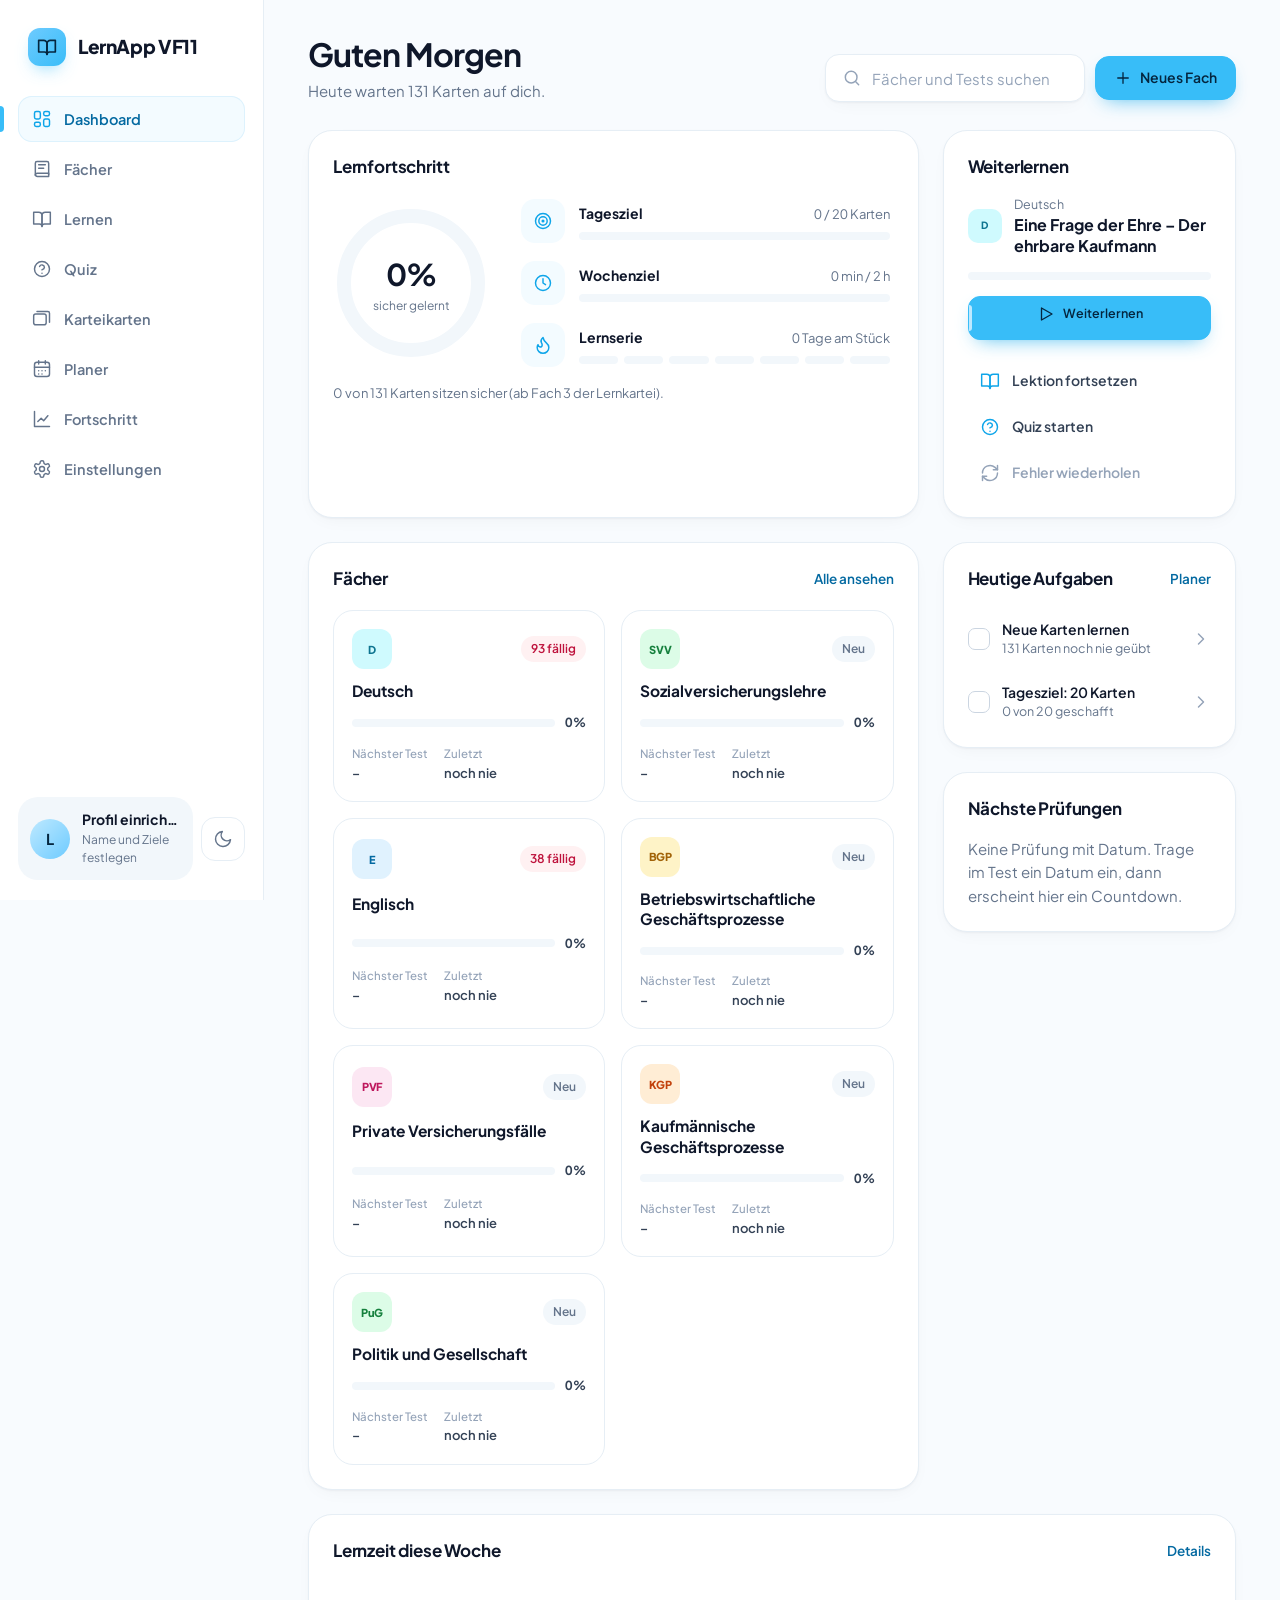
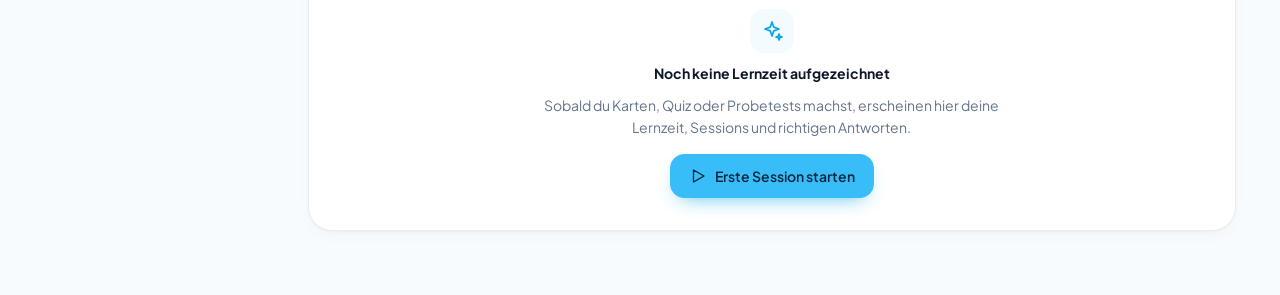
==== commit 0f82a1c5: "Umbenannt in LernApp VF11 Co-Authored-By: Claude Opus 5.5 <noreply@anthropic.com>" ====
--- a/handy/index.html
+++ b/handy/index.html
@@ -4,8 +4,8 @@
 <meta charset="utf-8">
 <meta name="viewport" content="width=device-width, initial-scale=1">
 <meta name="robots" content="noindex">
-<title>LernApp</title>
+<title>LernApp VF11</title>
 <script>location.replace('../' + location.hash);</script>
 </head>
-<body><p>Die LernApp ist umgezogen: <a href="../">hier weiter</a>.</p></body>
+<body><p>Die LernApp VF11 ist umgezogen: <a href="../">hier weiter</a>.</p></body>
 </html>
